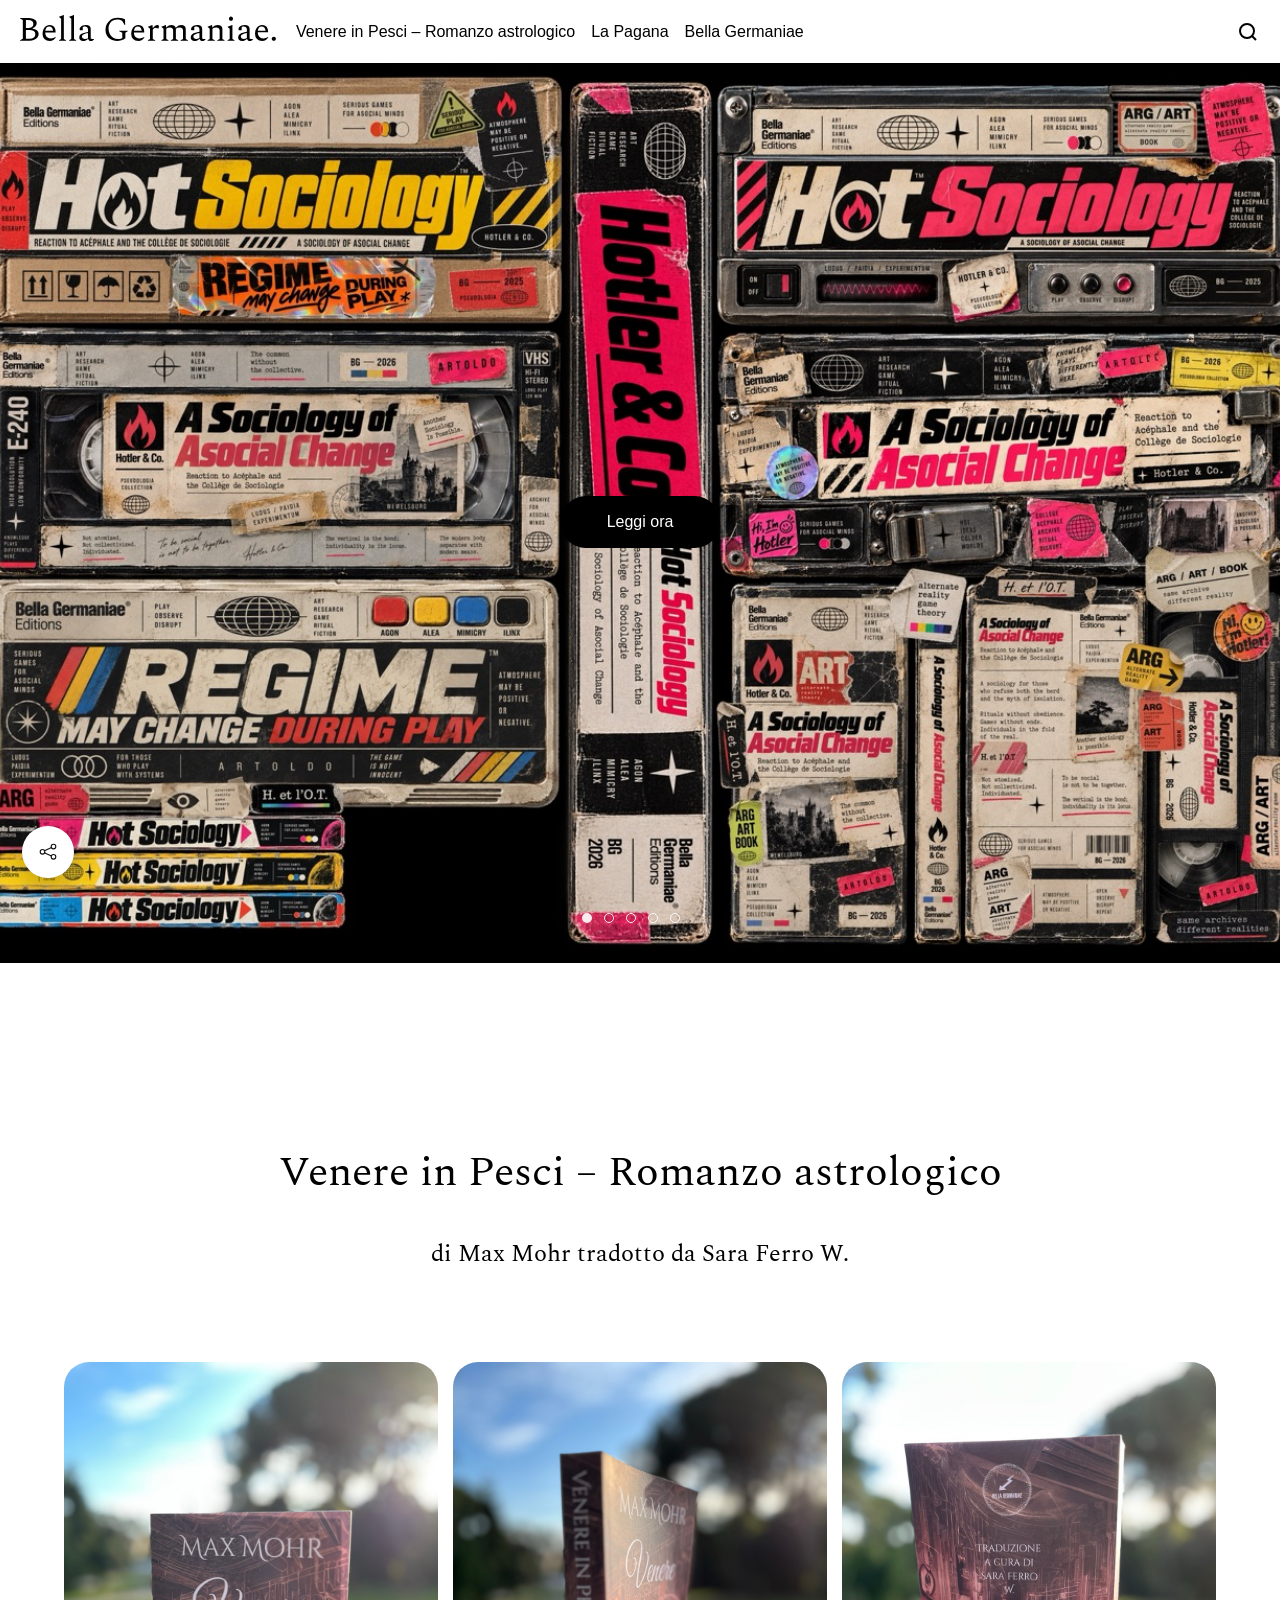
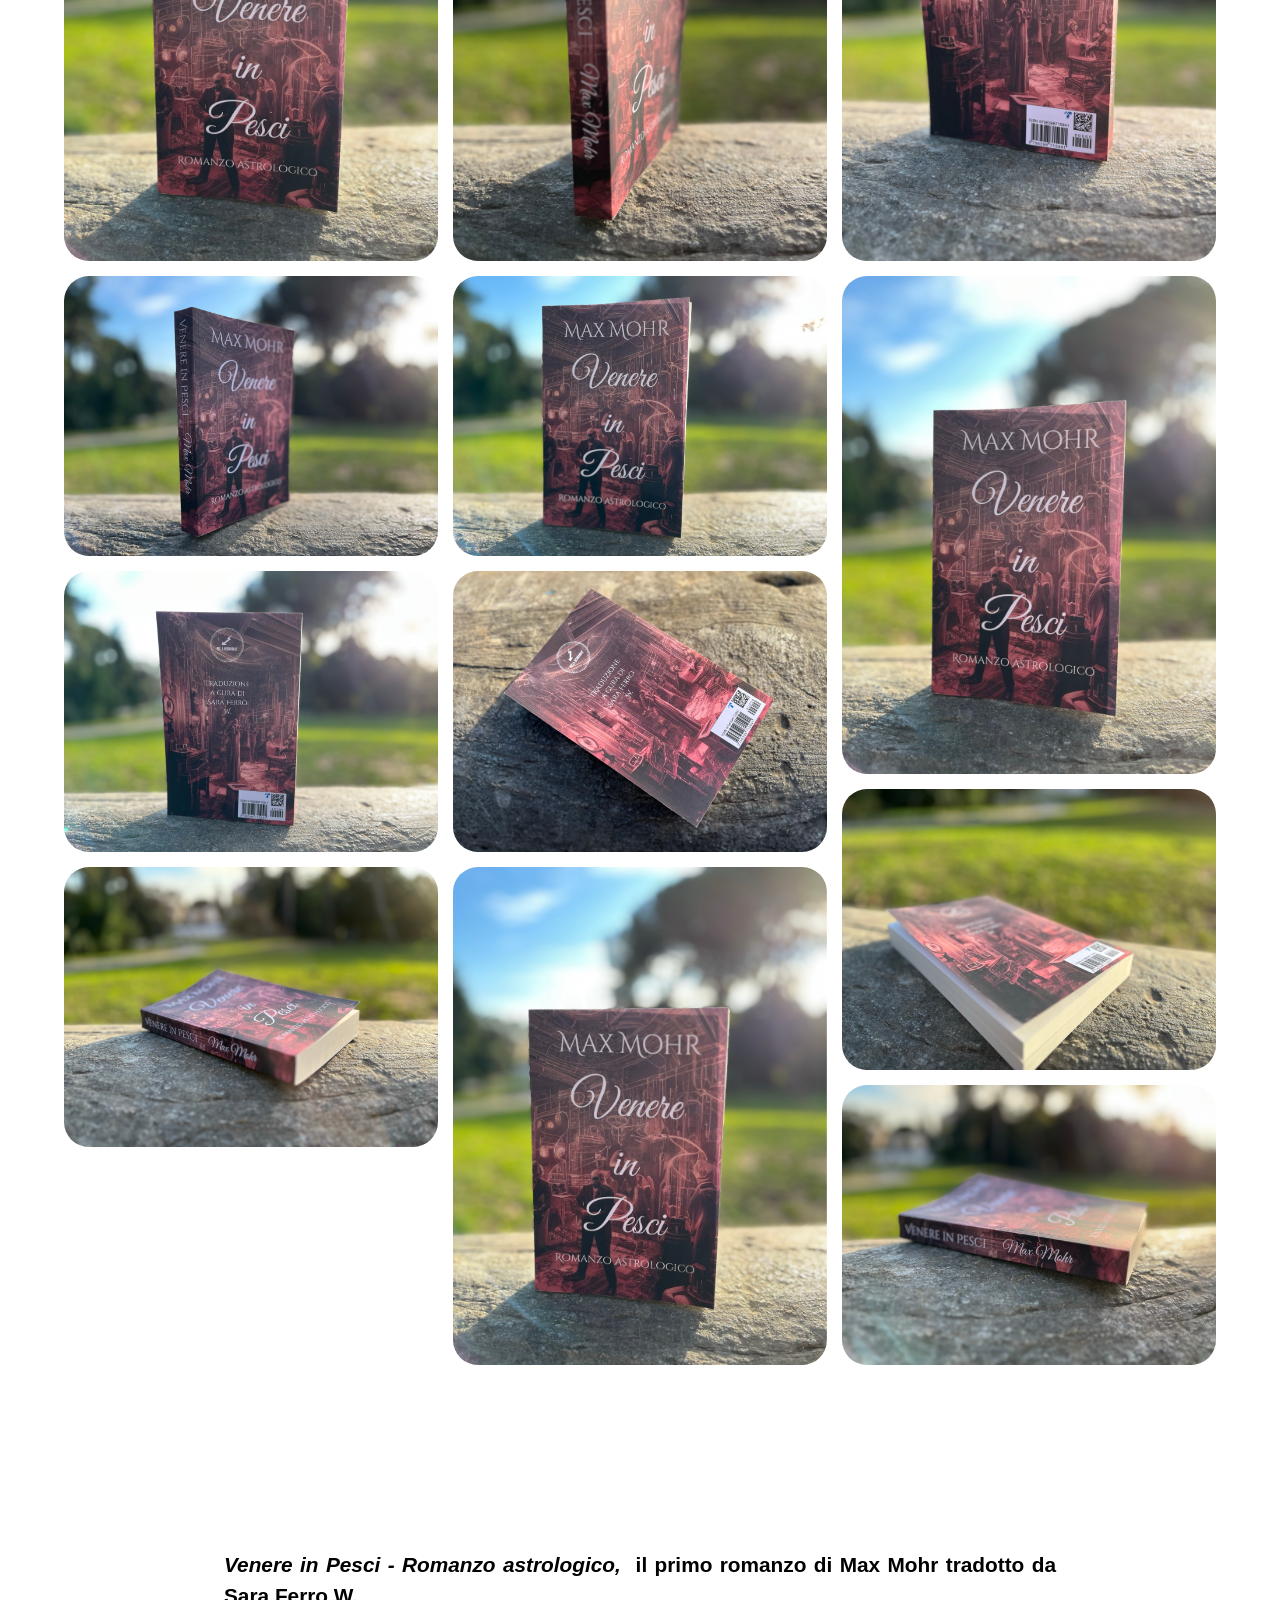
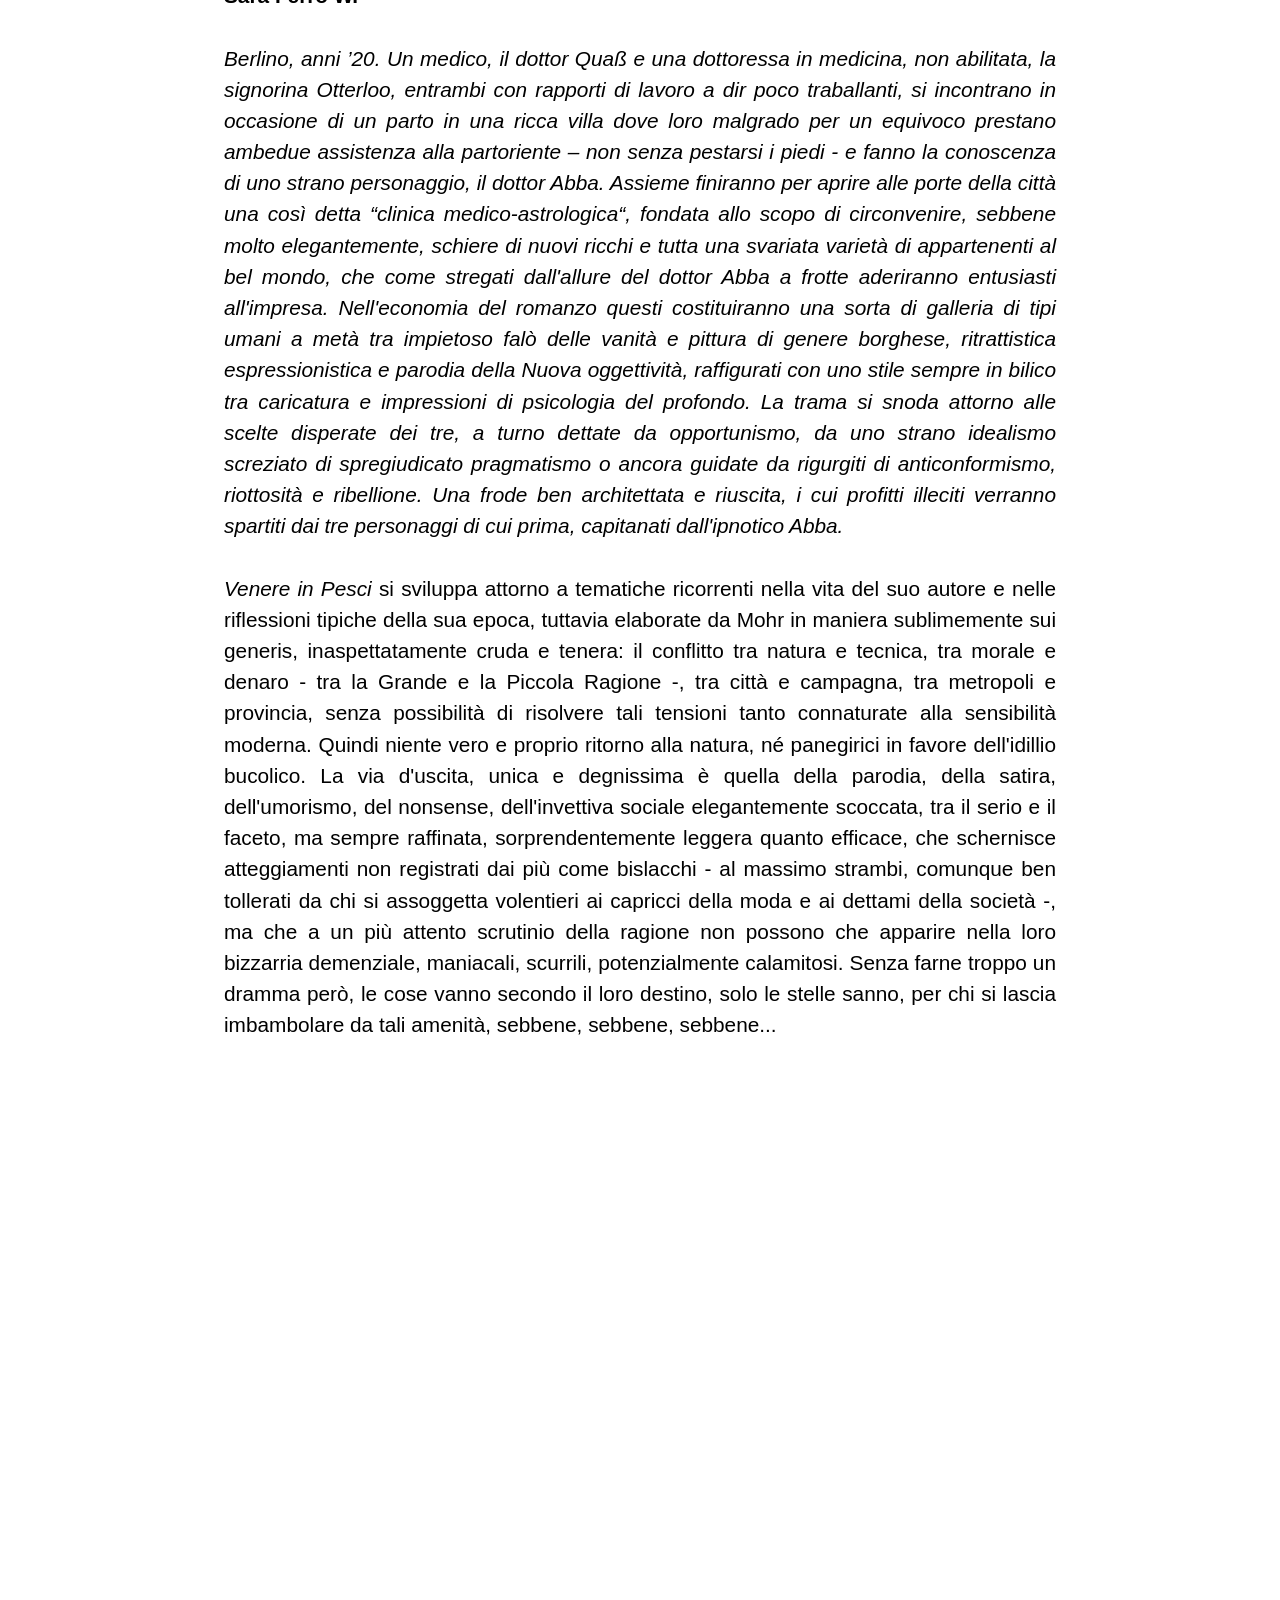
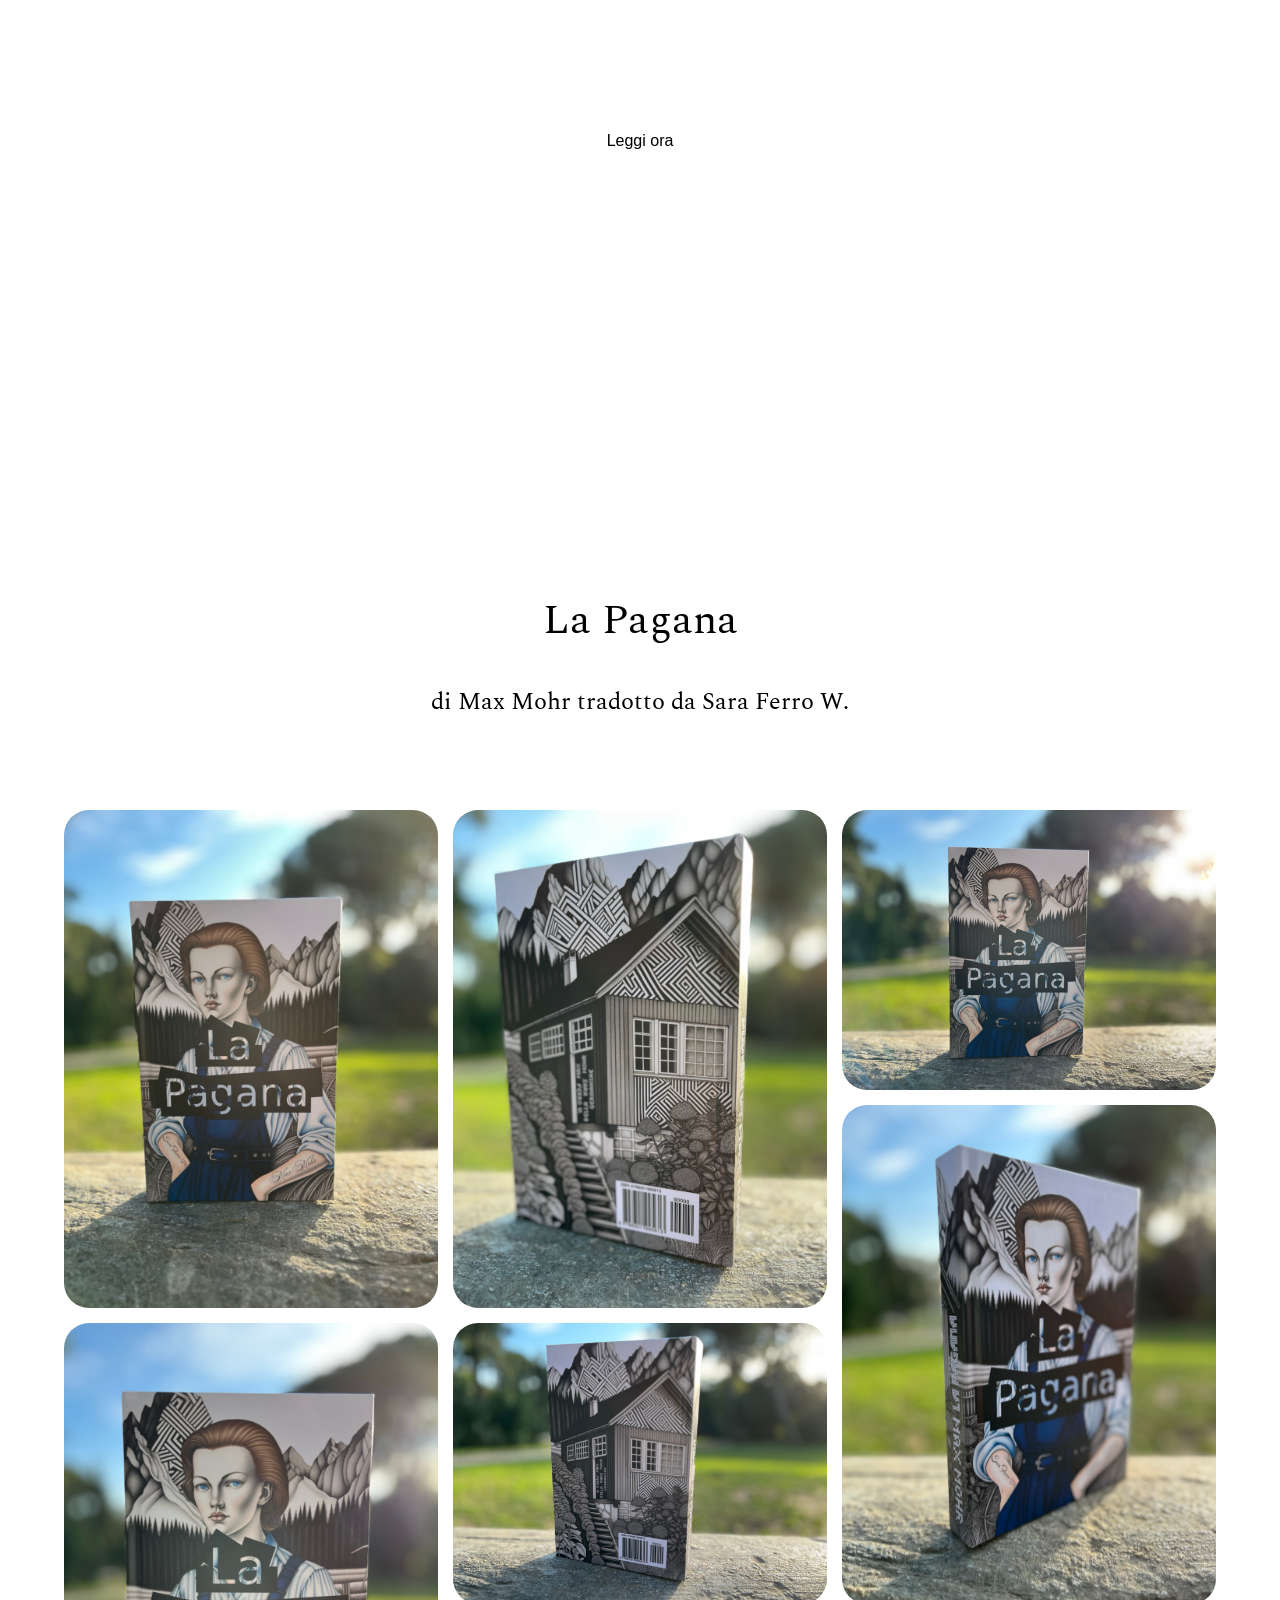
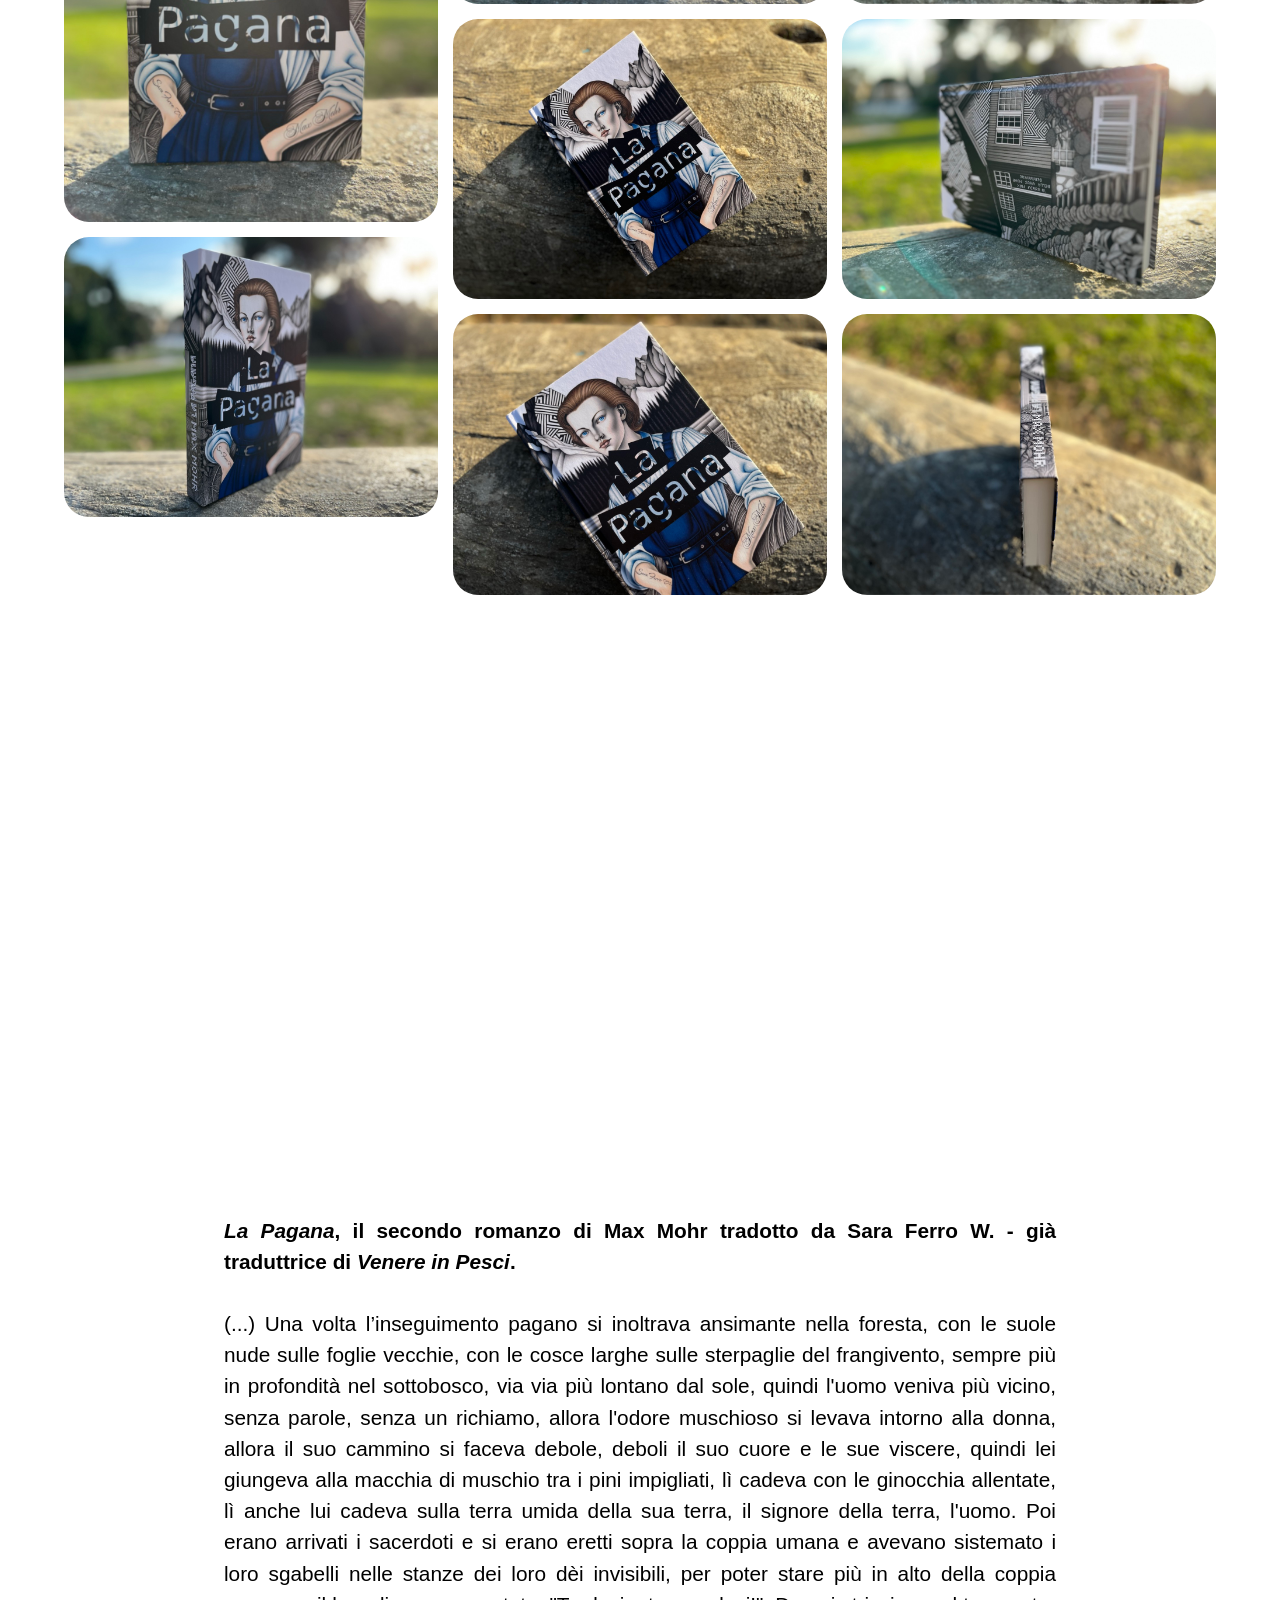
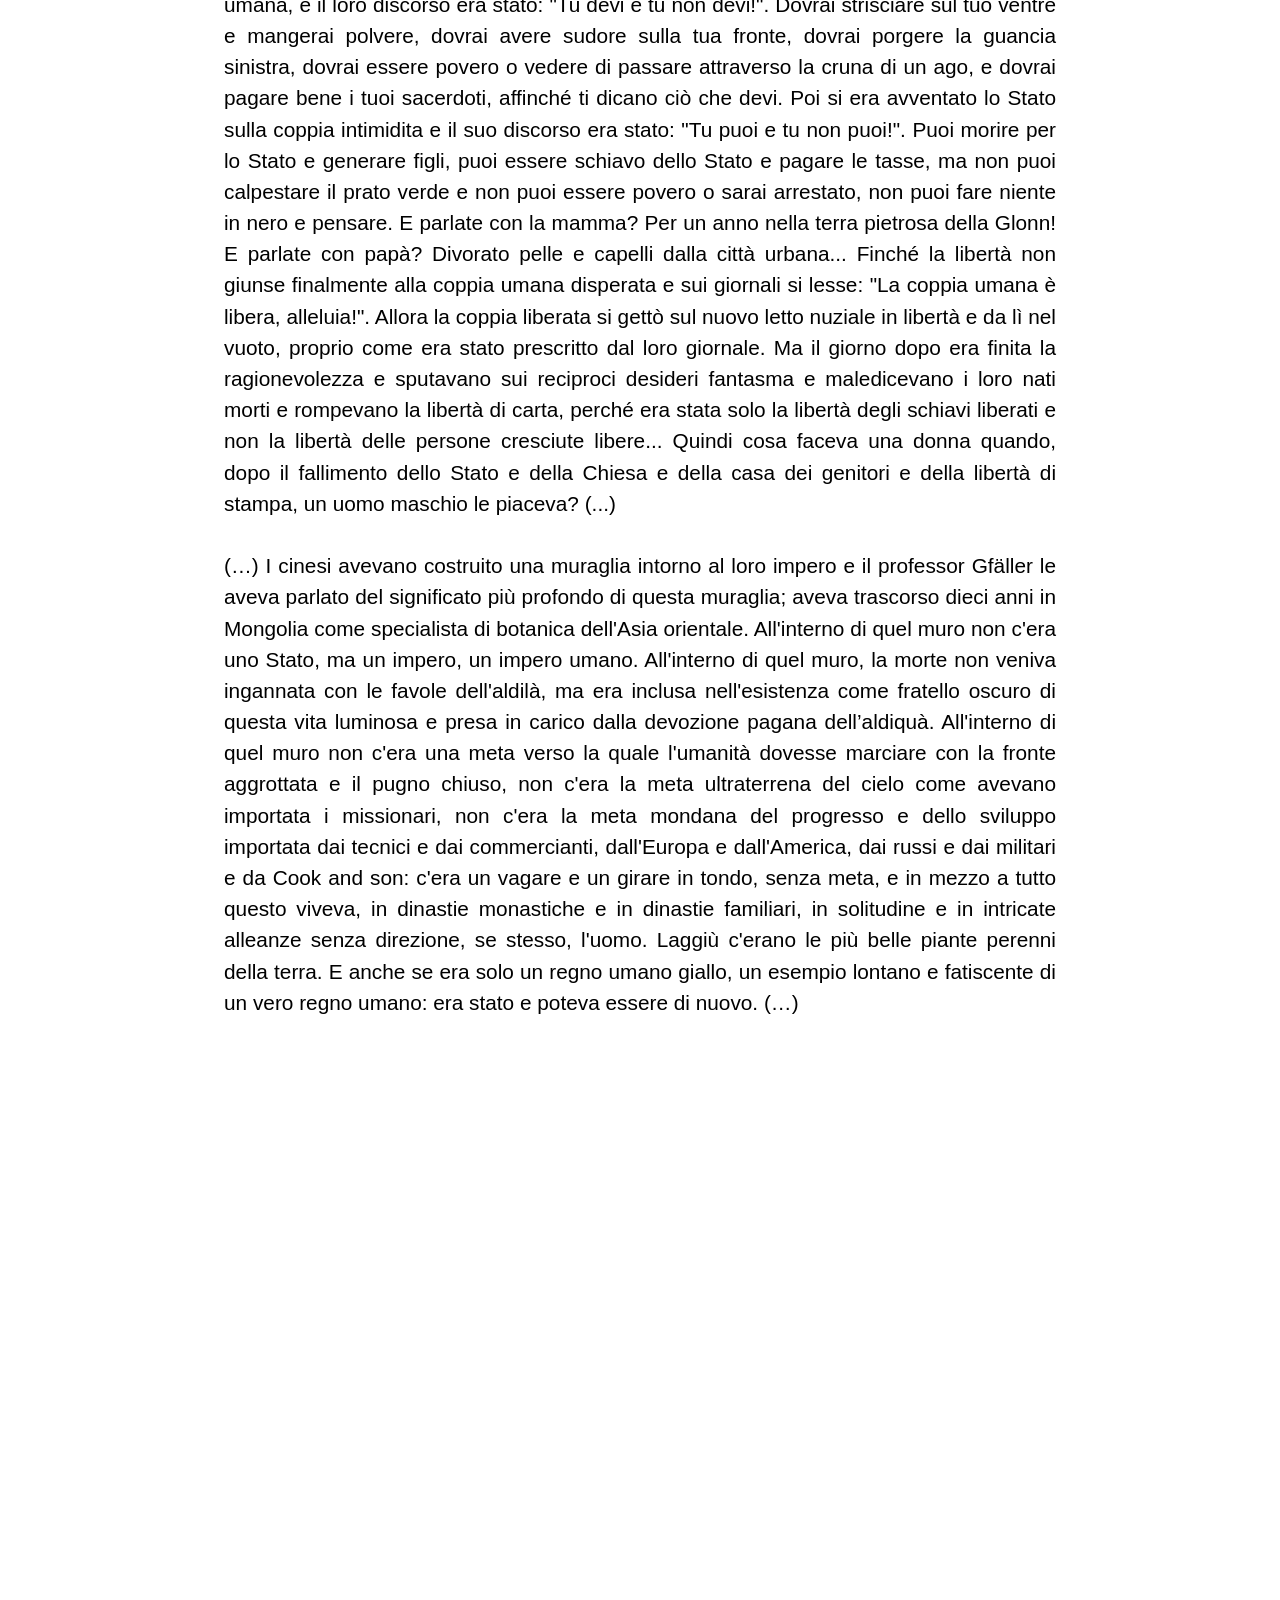
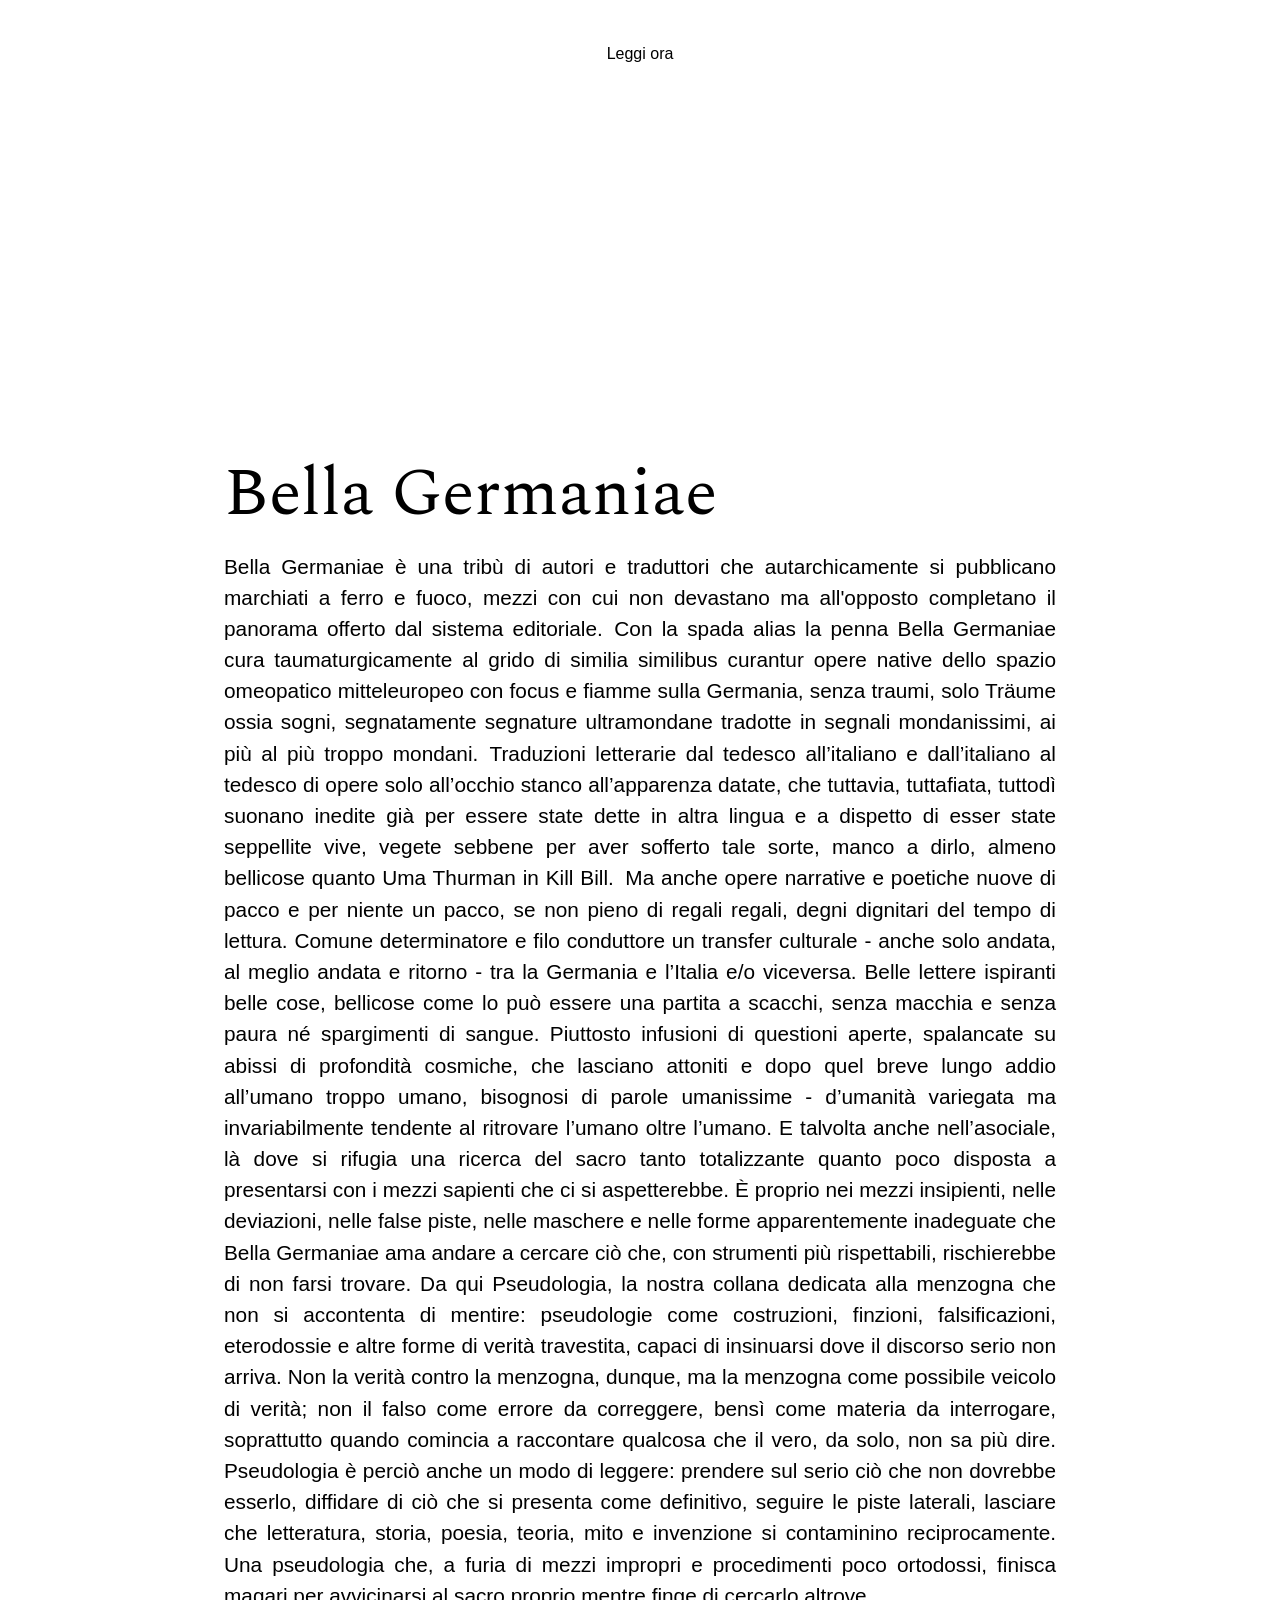
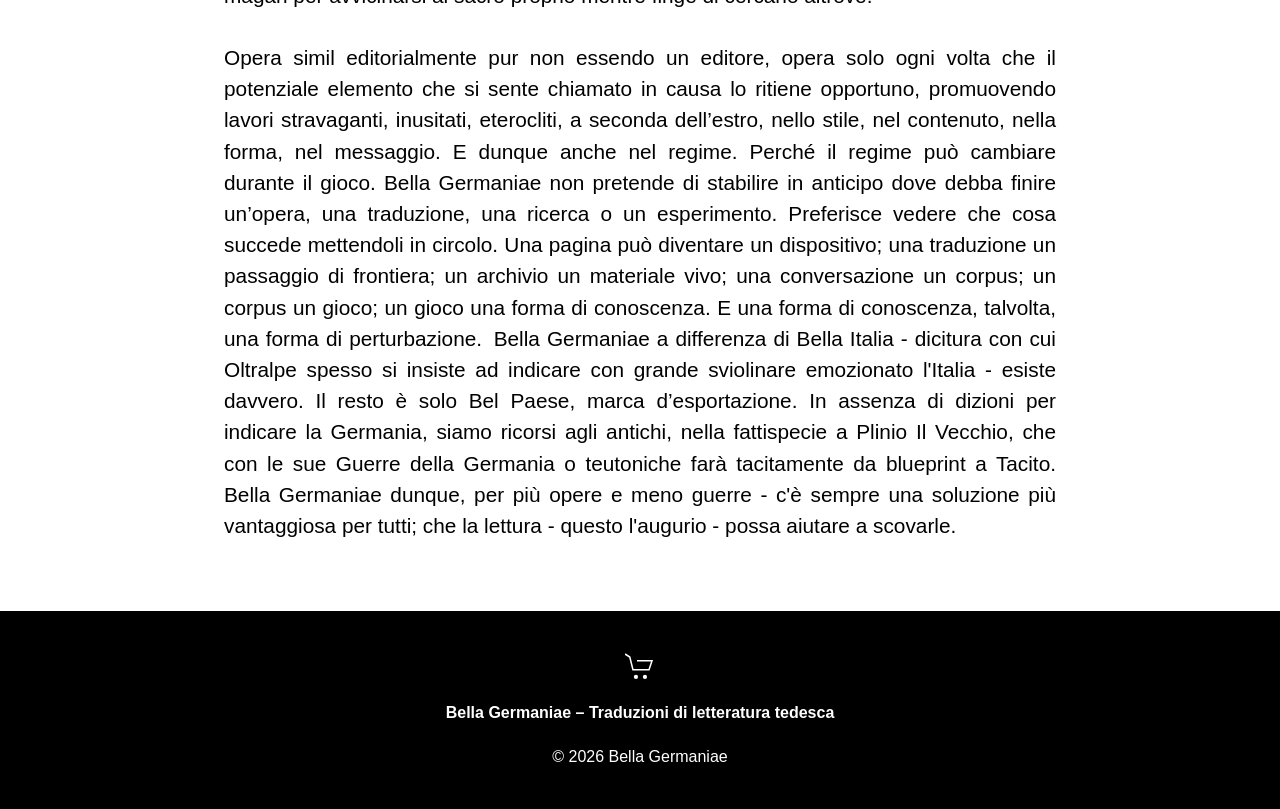
==== index.html @ e8a2595f "Update" ====
<!DOCTYPE html>
<html lang="it">
<head>
<meta charset="UTF-8">
<title>Bella Germaniae – Traduzioni di letteratura tedesca</title>
<meta name="viewport" content="width=device-width, initial-scale=1">
<meta name="description" content="Bella Germaniae è una tribù di autori e traduttori che autarchicamente si pubblicano marchiati a ferro e fuoco, mezzi con cui non devastano ma all'opposto completano il panorama offerto dal sistema editoriale.">
<meta name="robots" content="index, follow">
<meta name="author" content="Bella Germaniae">
<style>

                .core-editor #page h1, .core-editor #page h2, .core-editor #page h3,
                .core-editor #page h4, .core-editor #page h5, .core-editor #page h6,
                .core-editor #page .live-heading,
                .core-editor #page .live-subtitle,
                .core-editor #editor-footer h1, .core-editor #editor-footer h2, .core-editor #editor-footer h3,
                .core-editor #editor-footer h4, .core-editor #editor-footer h5, .core-editor #editor-footer h6,
                .core-editor #editor-footer .live-heading,
                .core-editor #editor-footer .live-subtitle,
                body:not(.core-editor) h1, body:not(.core-editor) h2, body:not(.core-editor) h3,
                body:not(.core-editor) h4, body:not(.core-editor) h5, body:not(.core-editor) h6,
                body:not(.core-editor) .live-heading,
                body:not(.core-editor) .live-subtitle {
                    font-family: 'Spectral', sans-serif !important;
                }
            
/* Sacrisoft CORE CTA — single global button system */
.sc-core-cta{
  --sc-btn-bg:transparent;
  --sc-btn-text:#ffffff;
  --sc-btn-border:#ffffff;

  appearance:none;
  -webkit-appearance:none;
  display:inline-flex;
  align-items:center;
  justify-content:center;
  box-sizing:border-box;

  min-height:52px;
  padding:0 30px;
  margin-top:18px;

  border:1px solid var(--sc-btn-border);
  border-radius:25px;

  background:var(--sc-btn-bg);
  color:var(--sc-btn-text) !important;

  font:inherit;
  font-size:16px;
  font-weight:500;
  line-height:1.2;
  text-align:center;
  text-decoration:none !important;
  text-transform:none;
  letter-spacing:normal;

  cursor:pointer;
  transition:
    background .18s ease,
    color .18s ease,
    border-color .18s ease,
    opacity .18s ease,
    filter .18s ease,
    transform .18s ease;
}

/* Default: white outline */
.sc-core-cta-default{
  --sc-btn-bg:transparent;
  --sc-btn-text:#ffffff;
  --sc-btn-border:#ffffff;
}
.sc-core-cta-default:hover{
  --sc-btn-bg:#ffffff;
  --sc-btn-text:#000000;
}

/* Light: white background / black text */
.sc-core-cta-light{
  --sc-btn-bg:#ffffff;
  --sc-btn-text:#000000;
  --sc-btn-border:#ffffff;
}
.sc-core-cta-light:hover{
  --sc-btn-bg:#f2f2f2;
  --sc-btn-border:#f2f2f2;
}

/* Dark: black background / white text */
.sc-core-cta-dark{
  --sc-btn-bg:#000000;
  --sc-btn-text:#ffffff;
  --sc-btn-border:#000000;
}
.sc-core-cta-dark:hover{
  --sc-btn-bg:#222222;
  --sc-btn-border:#222222;
}

/* Text: intentionally larger and readable */
.sc-core-cta-text{
  min-height:auto;
  padding:4px 0;
  border:0;
  border-radius:0;
  background:transparent;
  color:#ffffff !important;
  font-size:1.35rem;
  line-height:1.35;
  text-decoration:underline !important;
  text-underline-offset:.18em;
}
.sc-core-cta-text:hover{
  opacity:.75;
}

/* Custom: CSS variables are written inline by makeButtonHtml() */
.sc-core-cta-custom{
  --sc-btn-bg:#FFA500;
  --sc-btn-text:#ffffff;
  --sc-btn-border:#FFA500;
}
.sc-core-cta-custom:hover{
  filter:brightness(.92);
}

/* Content button groups */
.sc-content-button-pair,
.faq-answer-buttons{
  display:flex;
  align-items:center;
  justify-content:center;
  flex-wrap:wrap;
  gap:10px;
  margin-top:18px;
}

.faq-answer-buttons{
  justify-content:flex-start;
}

.sc-content-button-pair .sc-core-cta,
.faq-answer-buttons .sc-core-cta{
  margin-top:0;
}

/* Lightbox wrappers should behave like the button itself. */
.sc-content-button-pair > .sc-lightbox-link,
.faq-answer-buttons > .sc-lightbox-link{
  display:inline-flex;
}

/* Mobile: stack only when needed, with space before button 2. */
@media(max-width:640px){
  .sc-content-button-pair,
  .faq-answer-buttons{
    flex-direction:column;
    align-items:stretch;
  }

  .sc-content-button-pair > *,
  .faq-answer-buttons > *{
    width:100%;
  }

  .sc-content-button-pair > *:nth-child(2),
  .faq-answer-buttons > *:nth-child(2){
    margin-top:12px;
  }

  .sc-content-button-pair .sc-core-cta,
  .faq-answer-buttons .sc-core-cta{
    width:100%;
  }
}

/* Default: UIkit-like white outline */
.sc-core-cta.sc-core-cta-default{
  background:transparent !important;
  color:#ffffff !important;
  border:1px solid #ffffff !important;
}
.sc-core-cta.sc-core-cta-default:hover{
  background:#ffffff !important;
  color:#000000 !important;
}

/* Light: white background / black text */
.sc-core-cta.sc-core-cta-light{
  background:#ffffff !important;
  color:#000000 !important;
  border:1px solid #ffffff !important;
}
.sc-core-cta.sc-core-cta-light:hover{
  background:#f2f2f2 !important;
  color:#000000 !important;
}

/* Dark: black background / white text */
.sc-core-cta.sc-core-cta-dark{
  background:#000000 !important;
  color:#ffffff !important;
  border:1px solid #000000 !important;
}
.sc-core-cta.sc-core-cta-dark:hover{
  background:#222222 !important;
  color:#ffffff !important;
}

/* Text: larger white text, no box */
.sc-core-cta.sc-core-cta-text{
  background:transparent !important;
  color:#ffffff !important;
  border:0 !important;
  padding-left:0 !important;
  padding-right:0 !important;
  font-size:1.35rem !important;
  line-height:1.35 !important;
  text-decoration:underline;
  text-underline-offset:.18em;
}
.sc-core-cta.sc-core-cta-text:hover{
  color:#ffffff !important;
  opacity:.78;
}

/* Custom: orange / white by default */
.sc-core-cta.sc-core-cta-custom{
  background:#FFA500 !important;
  color:#ffffff !important;
  border:1px solid #FFA500 !important;
}
.sc-core-cta.sc-core-cta-custom:hover{
  filter:brightness(.92);
}

/* Paired CTA responsive behavior */
.sc-content-button-pair,
.faq-answer-buttons{
  display:flex;
  align-items:center;
  justify-content:center;
  flex-wrap:wrap;
  gap:10px;
}
.faq-answer-buttons{
  justify-content:flex-start;
}
.sc-content-button-pair .sc-core-cta,
.faq-answer-buttons .sc-core-cta{
  margin-top:0 !important;
}

@media(max-width:640px){
  .sc-content-button-pair,
  .faq-answer-buttons{
    display:flex;
    flex-direction:column;
    align-items:stretch;
  }
  .sc-content-button-pair > * ,
  .faq-answer-buttons > *{
    width:100%;
  }
  .sc-content-button-pair > *:nth-child(2),
  .faq-answer-buttons > *:nth-child(2){
    margin-top:12px !important;
  }
  .sc-content-button-pair .sc-core-cta,
  .faq-answer-buttons .sc-core-cta{
    width:100%;
    text-align:center;
  }
}


/* ============================================================
   Sacrisoft CORE CTA — final override
   One button system; no outlines.
   ============================================================ */
.sc-core-cta{
  border:0 !important;
  padding-left:46px !important;
  padding-right:46px !important;
}

/* Default: white outline / white text -> solid white / black text */
.sc-core-cta.sc-core-cta-default,
.sc-core-cta-default{
  background:transparent !important;
  color:#ffffff !important;
  border:1px solid #ffffff !important;
}
.sc-core-cta.sc-core-cta-default:hover,
.sc-core-cta-default:hover{
  background:#ffffff !important;
  color:#000000 !important;
  border-color:#ffffff !important;
}

/* Light: white / black -> black / white */
.sc-core-cta.sc-core-cta-light,
.sc-core-cta-light{
  background:#ffffff !important;
  color:#000000 !important;
  border:0 !important;
}
.sc-core-cta.sc-core-cta-light:hover,
.sc-core-cta-light:hover{
  background:#000000 !important;
  color:#ffffff !important;
}

/* Dark: black / white -> white / black */
.sc-core-cta.sc-core-cta-dark,
.sc-core-cta-dark{
  background:#000000 !important;
  color:#ffffff !important;
  border:0 !important;
}
.sc-core-cta.sc-core-cta-dark:hover,
.sc-core-cta-dark:hover{
  background:#ffffff !important;
  color:#000000 !important;
}

/* Custom: chosen BG/Text; hover swaps them */
.sc-core-cta.sc-core-cta-custom,
.sc-core-cta-custom{
  background:var(--sc-btn-bg,#FFA500) !important;
  color:var(--sc-btn-text,#ffffff) !important;
  border:0 !important;
}
.sc-core-cta.sc-core-cta-custom:hover,
.sc-core-cta-custom:hover{
  background:var(--sc-btn-text,#ffffff) !important;
  color:var(--sc-btn-bg,#FFA500) !important;
  border:0 !important;
  filter:none !important;
}

/* Text CTA: large white label with UIkit-like animated underline */
.sc-core-cta.sc-core-cta-text,
.sc-core-cta-text{
  position:relative !important;
  display:inline-flex !important;
  min-height:auto !important;
  padding:5px 1px !important;
  background:transparent !important;
  color:#ffffff !important;
  border:0 !important;
  border-radius:0 !important;
  font-size:1.35rem !important;
  line-height:1.35 !important;
  text-decoration:none !important;
}
.sc-core-cta.sc-core-cta-text::after,
.sc-core-cta-text::after{
  content:"";
  position:absolute;
  left:0;
  right:100%;
  bottom:0;
  height:1px;
  background:currentColor;
  transition:right .25s ease-out;
}
.sc-core-cta.sc-core-cta-text:hover::after,
.sc-core-cta-text:hover::after{
  right:0;
}
.sc-core-cta.sc-core-cta-text:hover,
.sc-core-cta-text:hover{
  color:#ffffff !important;
  opacity:1 !important;
}

@media(max-width:640px){
  .sc-core-cta{
    padding-left:32px !important;
    padding-right:32px !important;
  }
  .sc-content-button-pair > *:nth-child(2),
  .faq-answer-buttons > *:nth-child(2){
    margin-top:12px !important;
  }
}

</style>

<link rel="icon" href="media/favicon.png">
  <link rel="shortcut icon" href="media/favicon.png">
<meta property="og:image" content="media/social.jpg">
<script type="application/ld+json">
{
  "@context": "https://schema.org",
  "@type": "WebSite",
  "name": "Bella Germaniae",
  "url": "https://bellagermaniae.org",
  "publisher": {
    "@type": "Organization",
    "name": "Bella Germaniae"
  },
  "inLanguage": "it",
  "description": "Bella Germaniae è una tribù di autori e traduttori che autarchicamente si pubblicano marchiati a ferro e fuoco, mezzi con cui non devastano ma all'opposto completano il panorama offerto dal sistema editoriale."
}
</script>

<script type="application/ld+json">
{
  "@context": "https://schema.org",
  "@type": "Book",
  "name": "Venere in Pesci: Romanzo astrologico",
  "author": "Max Mohr",
  "isbn": "979-8398715941",
  "genre": "Literary",
  "datePublished": "0023-07-07",
  "description": "Venere in Pesci, tradotta da Sara Ferro W., si sviluppa attorno a tematiche ricorrenti nella vita del suo autore e nelle riflessioni tipiche della sua epoca, tuttavia elaborate da Mohr in maniera sublimemente sui generis, inaspettatamente cruda e tenera: il conflitto tra natura e tecnica, tra morale e denaro - tra la Grande e la Piccola Ragione -, tra città e campagna, tra metropoli e provincia, senza possibilità di risolvere tali tensioni tanto connaturate alla sensibilità moderna. Quindi niente vero e proprio ritorno alla natura, né panegirici in favore dell'idillio bucolico. La via d'uscita, unica e degnissima è quella della parodia, della satira, dell'umorismo, del nonsense, dell'invettiva sociale elegantemente scoccata, tra il serio e il faceto, ma sempre raffinata, sorprendentemente leggera quanto efficace, che schernisce atteggiamenti non registrati dai più come bislacchi - al massimo strambi, comunque ben tollerati da chi si assoggetta volentieri ai capricci della moda e ai dettami della società -, ma che a un più attento scrutinio della ragione non possono che apparire nella loro bizzarria demenziale, maniacali, scurrili, potenzialmente calamitosi. Senza farne troppo un dramma però, le cose vanno secondo il loro destino, solo le stelle sanno, per chi si lascia imbambolare da tali amenità, sebbene, sebbene, sebbene..."
}
</script>
<script type="application/ld+json">
{
  "@context": "https://schema.org",
  "@type": "Book",
  "name": "La Pagana",
  "author": "Max Mohr",
  "isbn": "979-8301995613",
  "genre": "Literary",
  "datePublished": "2024-12-01",
  "description": "\"La Pagana\", il secondo romanzo di Max Mohr tradotto da Sara Ferro W. - già traduttrice di \"Venere in Pesci\".\n\n(...) Una volta l’inseguimento pagano si inoltrava ansimante nella foresta, con le suole nude sulle foglie vecchie, con le cosce larghe sulle sterpaglie del frangivento, sempre più in profondità nel sottobosco, via via più lontano dal sole, quindi l'uomo veniva più vicino, senza parole, senza un richiamo, allora l'odore muschioso si levava intorno alla donna, allora il suo cammino si faceva debole, deboli il suo cuore e le sue viscere, quindi lei giungeva alla macchia di muschio tra i pini impigliati, lì cadeva con le ginocchia allentate, lì anche lui cadeva sulla terra umida della sua terra, il signore della terra, l'uomo. Poi erano arrivati i sacerdoti e si erano eretti sopra la coppia umana e avevano sistemato i loro sgabelli nelle stanze dei loro dèi invisibili, per poter stare più in alto della coppia umana, e il loro discorso era stato: \"Tu devi e tu non devi!\". Dovrai strisciare sul tuo ventre e mangerai polvere, dovrai avere sudore sulla tua fronte, dovrai porgere la guancia sinistra, dovrai essere povero o vedere di passare attraverso la cruna di un ago, e dovrai pagare bene i tuoi sacerdoti, affinché ti dicano ciò che devi. Poi si era avventato lo Stato sulla coppia intimidita e il suo discorso era stato: \"Tu puoi e tu non puoi!\". Puoi morire per lo Stato e generare figli, puoi essere schiavo dello Stato e pagare le tasse, ma non puoi calpestare il prato verde e non puoi essere povero o sarai arrestato, non puoi fare niente in nero e pensare. E parlate con la mamma? Per un anno nella terra pietrosa della Glonn! E parlate con papà? Divorato pelle e capelli dalla città urbana... Finché la libertà non giunse finalmente alla coppia umana disperata e sui giornali si lesse: \"La coppia umana è libera, alleluia!\". Allora la coppia liberata si gettò sul nuovo letto nuziale in libertà e da lì nel vuoto, proprio come era stato prescritto dal loro giornale. Ma il giorno dopo era finita la ragionevolezza e sputavano sui reciproci desideri fantasma e maledicevano i loro nati morti e rompevano la libertà di carta, perché era stata solo la libertà degli schiavi liberati e non la libertà delle persone cresciute libere... Quindi cosa faceva una donna quando, dopo il fallimento dello Stato e della Chiesa e della casa dei genitori e della libertà di stampa, un uomo maschio le piaceva? (...)"
}
</script>
<link rel="stylesheet" href="assets/css/uikit.min.css" />
<link rel="stylesheet" href="assets/css/custom.css" />



<link id="custom-font-link" rel="stylesheet" href="https://fonts.googleapis.com/css2?family=Spectral&amp;display=swap">


<script>try{if(window.self!==window.top)document.documentElement.classList.add('sc-internal-page-lightbox');}catch(e){}</script><style>html.sc-internal-page-lightbox .sc-dynamic-navbar,html.sc-internal-page-lightbox #dynamic-navbar-container,html.sc-internal-page-lightbox #mobile-menu-toggle,html.sc-internal-page-lightbox #mobile-menu{display:none!important;}
html.sc-internal-page-lightbox .dn-bar,html.sc-internal-page-lightbox #dropnavbar-container,html.sc-internal-page-lightbox #drop-navbar,html.sc-internal-page-lightbox .drop-navbar,html.sc-internal-page-lightbox .dn-popover{display:none!important;}</style>

</head>
<body class="uk-background-muted sc-user-site" id="top">
<h1 id="site-title-h1" class="visually-hidden">Bella Germaniae – Traduzioni  di letteratura tedesca</h1>

<!-- Mobile Menu (Preview/Export) -->
<div id="mobile-menu-toggle" aria-label="Toggle mobile menu">
  <div class="bar bar1"></div>
  <div class="bar bar2"></div>
</div>
<div id="mobile-menu" aria-hidden="true"></div>
<script>
(function(){
  var toggle = document.getElementById('mobile-menu-toggle');
  var menu = document.getElementById('mobile-menu');
  if (!toggle || !menu) return;

  function build(){
    var nav = document.querySelector('nav.uk-navbar-container ul.navbar-scroll');
    if (!nav) return;

    // Sync colors from navbar (matches app2 behavior)
    try {
      var navbarBg = getComputedStyle(nav.parentElement).backgroundColor;
      var navbarText = getComputedStyle(nav).color;
      document.documentElement.style.setProperty('--navbar-bg-color', navbarBg);
      document.documentElement.style.setProperty('--navbar-text-color', navbarText);
      document.documentElement.style.setProperty('--navbar-link-color', navbarText);
    } catch(e) {}
    // Build a simple vertical menu from the navbar links
    var ul = document.createElement('ul');
    ul.className = 'uk-nav uk-nav-default';
    nav.querySelectorAll('li a').forEach(function(a){
      var li = document.createElement('li');
      var link = a.cloneNode(true);
      li.appendChild(link);
      ul.appendChild(li);
    });
    menu.innerHTML = '';
    menu.appendChild(ul);
  }

  function setOpen(state){
    if (state){
      build();
      menu.classList.add('show');
      menu.setAttribute('aria-hidden','false');
      toggle.classList.add('open');
      toggle.setAttribute('aria-expanded','true');
    } else {
      menu.classList.remove('show');
      menu.setAttribute('aria-hidden','true');
      toggle.classList.remove('open');
      toggle.setAttribute('aria-expanded','false');
    }
  }
  function isOpen(){ return menu.classList.contains('show'); }

  toggle.addEventListener('click', function(){
    setOpen(!isOpen());
  });

  // Close on outside click
  document.addEventListener('click', function(e){
    if (!isOpen()) return;
    if (toggle === e.target || toggle.contains(e.target)) return;
    if (menu.contains(e.target)) return;
    setOpen(false);
  });

  // Close on link click
  menu.addEventListener('click', function(e){
    var a = e.target && e.target.closest && e.target.closest('a');
    if (a) setOpen(false);
  });

  // Rebuild on load (and after global links refresh)
  window.addEventListener('load', function(){ build(); });

  // Close if resizing up
  window.addEventListener('resize', function(){
    if (window.innerWidth > 1024) setOpen(false);
  });

  // Expose a tiny hook used by global-links loader (safe no-op elsewhere)
  window.__rebuildMobileMenu = build;
})();
</script>

<nav class="uk-navbar-container sc-dynamic-navbar" style="background:rgba(255,255,255,1);position:sticky !important;top:0 !important;z-index:9000 !important;">
<ul class="navbar-scroll" data-sc-preview-nav="1" style="color:#000000;">
<li><a class="navbar-logo-link sc-page-active" href="index.html"><img src="media/logo.svg" alt="Bella Germaniae – Traduzioni  di letteratura tedesca" class="navbar-logo"></a></li><li class="sc-page-heading-link"><a href="#venere-in-pesci-romanzo-astrologico">Venere in Pesci – Romanzo astrologico</a></li><li class="sc-page-heading-link"><a href="#la-pagana">La Pagana</a></li><li class="sc-page-heading-link"><a href="#bella-germaniae">Bella Germaniae</a></li>
</ul>
</nav>


<section id="1" class="uk-section uk-section-primary sc-auto-panel" uk-height-viewport="offset-top: true" style="background:#000000;min-height:100vh;padding:0;margin:0;display:flex;flex-direction:column;box-sizing:border-box;">
<div class="sc-panel-content sc-slider-panel" style="width:100%;margin-top:auto;margin-bottom:auto;">
        <div style="background:#000000; width:100vw; height:100vh; margin:0; padding:0; overflow:hidden;">
          
    <div class="uk-position-relative uk-visible-toggle uk-light" tabindex="-1"
         uk-slider="autoplay: true; autoplay-interval: 4000; finite: false;"
         style="background:#000000; width:100vw; height:100vh; overflow:hidden; margin-left:calc(50% - 50vw);">
      

      <ul class="uk-slider-items uk-child-width-1-1" style="height:100vh; margin:0; padding:0;">
        
  <li data-sc-slider-index="0">
    <div class="uk-cover-container"
         style="width:100vw;height:100vh;overflow:hidden;">

      <img src="media/hot1.jpeg" alt="" uk-cover>

      

      <div class="uk-position-center uk-text-center uk-padding-small" style="color:#ffffff; z-index:2; text-shadow: 0 2px 12px rgba(0,0,0,.55);">
           
           
           <div class="sc-content-button-pair sc-slider-button-pair"><a href="https://www.amazon.it/Hot-Sociology-Reaction-Acéphale-Sociologie/dp/B0HJZJ1CZM/" class="sc-core-cta sc-core-cta-dark" target="_blank" rel="noopener">Leggi ora</a></div>
         </div>
      

    </div>
  </li>

  <li data-sc-slider-index="1">
    <div class="uk-cover-container"
         style="width:100vw;height:100vh;overflow:hidden;">

      <img src="media/calling-rising.jpeg" alt="" uk-cover>

      

      <div class="uk-position-center uk-text-center uk-padding-small" style="color:#ffffff; z-index:2; text-shadow: 0 2px 12px rgba(0,0,0,.55);">
           
           
           <div class="sc-content-button-pair sc-slider-button-pair"><a href="https://www.amazon.it/dp/B0HL438MGG" class="sc-core-cta sc-core-cta-dark" target="_blank" rel="noopener">Leggi ora</a></div>
         </div>
      

    </div>
  </li>

  <li data-sc-slider-index="2">
    <div class="uk-cover-container"
         style="width:100vw;height:100vh;overflow:hidden;">

      <img src="media/Venere-in-Pesci-Romanzo-astrologico-Max-Mohr-Traduzione-Sara-Ferro-W.jpeg" alt="Venere in Pesci – Romanzo astrologico" uk-cover>

      

      <div class="uk-position-center uk-text-center uk-padding-small" style="color:#ffffff; z-index:2; text-shadow: 0 2px 12px rgba(0,0,0,.55);">
           <h2 class="live-heading h-md" style="color:#ffffff; margin:0;">Venere in Pesci – Romanzo astrologico</h2>
           <div class="live-paragraph p-md uk-margin-small-top" style="color:#ffffff;">Max Mohr | Traduzione: Sara Ferro W.</div>
           <div class="sc-content-button-pair sc-slider-button-pair"><a href="https://amzn.eu/d/02NTfqmm" class="sc-core-cta sc-core-cta-dark" target="_blank" rel="noopener">Leggi ora</a></div>
         </div>
      

    </div>
  </li>

  <li data-sc-slider-index="3">
    <div class="uk-cover-container"
         style="width:100vw;height:100vh;overflow:hidden;">

      <img src="media/La-Pagana-Max-Mohr-Traduzione-Sara-Ferro-W.jpeg" alt="La Pagana" uk-cover>

      

      <div class="uk-position-center uk-text-center uk-padding-small" style="color:#ffffff; z-index:2; text-shadow: 0 2px 12px rgba(0,0,0,.55);">
           <h2 class="live-heading h-md" style="color:#ffffff; margin:0;">La Pagana</h2>
           <div class="live-paragraph p-md uk-margin-small-top" style="color:#ffffff;">Max Mohr | Traduzione: Sara Ferro W.</div>
           <div class="sc-content-button-pair sc-slider-button-pair"><a href="https://amzn.eu/d/0f6ZhzVT" class="sc-core-cta sc-core-cta-dark" target="_blank" rel="noopener">Leggi ora</a></div>
         </div>
      

    </div>
  </li>

  <li data-sc-slider-index="4">
    <div class="uk-cover-container"
         style="width:100vw;height:100vh;overflow:hidden;">

      <img src="media/Donna-senza-remore-Max-Mohr-Traduzione-Sara-Ferro-W.jpeg" alt="Donna senza remore" uk-cover>

      

      <div class="uk-position-center uk-text-center uk-padding-small" style="color:#ffffff; z-index:2; text-shadow: 0 2px 12px rgba(0,0,0,.55);">
           <h2 class="live-heading h-md" style="color:#ffffff; margin:0;">Donna senza remore</h2>
           <div class="live-paragraph p-md uk-margin-small-top" style="color:#ffffff;">Max Mohr | Traduzione: Sara Ferro W.</div>
           <div class="sc-content-button-pair sc-slider-button-pair"><a href="https://www.amazon.it/Donna-senza-remore-Max-Mohr/dp/B0GPQ3YZ6R/" class="sc-core-cta sc-core-cta-dark" target="_blank" rel="noopener">Leggi ora</a></div>
         </div>
      

    </div>
  </li>

      </ul>

      
        <a class="uk-position-center-left uk-position-small uk-hidden-hover" href="#" uk-slidenav-previous uk-slider-item="previous" aria-label="Previous"></a>
        <a class="uk-position-center-right uk-position-small uk-hidden-hover" href="#" uk-slidenav-next uk-slider-item="next" aria-label="Next"></a>
      

      <ul class="uk-slider-nav uk-dotnav uk-margin-medium-bottom uk-flex-center uk-position-bottom-center uk-position-small" style="margin:0;"></ul>
    </div>
  
        </div>
      </div>
</section>
<section id="venere-in-pesci-romanzo-astrologico" class="uk-section uk-section-primary sc-auto-panel" uk-height-viewport="offset-top: true" style="background:#ffffff;min-height:100vh;padding:0;margin:0;display:flex;flex-direction:column;box-sizing:border-box;">
<div class="sc-panel-content sc-gallery-panel" style="width:100%;margin-top:auto;margin-bottom:auto;"><div class="uk-container uk-padding" style="background:#ffffff; color:#000000">
    <h1 class="uk-heading uk-text-center" style="color:#000000" uk-scrollspy="cls: uk-animation-slide-top; delay: 0; offset: 100; repeat: true"><span>Venere in Pesci – Romanzo astrologico</span></h1>
    <h3 class="uk-heading uk-text-center uk-padding-large uk-padding-remove-top" style="color:#000000" uk-scrollspy="cls: uk-animation-slide-bottom; delay: 0; offset: 120; repeat: true">di Max Mohr tradotto da Sara Ferro W.</h3>
    <div class="uk-grid-small uk-child-width-1-2@s uk-child-width-1-3@m"
         uk-grid="masonry: true" uk-lightbox="animation: slide; toggle: a"
         uk-scrollspy="target: > div; cls: uk-animation-fade; delay: 150; repeat: false">
      <div data-sc-gallery-index="0">
      <a class="uk-inline" data-type="image" href="media/Venere-in-Pesci-Romanzo-astrologico-di-Max-Mohr-tradotto-da-Sara-Ferro-W-Venere-in-Pesci-Romanzo-astrologico-di-Max-Mohr-tradotto-da-Sara-Ferro-W.jpg" data-caption="Venere in Pesci – Romanzo astrologico — di Max Mohr tradotto da Sara Ferro W." aria-label="Venere in Pesci – Romanzo astrologico — di Max Mohr tradotto da Sara Ferro W.">
        <img class="uk-border-rounded" style="width:100%;height:auto;display:block" src="media/Venere-in-Pesci-Romanzo-astrologico-di-Max-Mohr-tradotto-da-Sara-Ferro-W-Venere-in-Pesci-Romanzo-astrologico-di-Max-Mohr-tradotto-da-Sara-Ferro-W.jpg" alt="Venere in Pesci – Romanzo astrologico — di Max Mohr tradotto da Sara Ferro W.">
      </a>
    </div>
<div data-sc-gallery-index="1">
      <a class="uk-inline" data-type="image" href="media/Venere-in-Pesci-Romanzo-astrologico-di-Max-Mohr-tradotto-da-Sara-Ferro-W-Venere-in-Pesci-Romanzo-astrologico-di-Max-Mohr-tradotto-da-Sara-Ferro-W-2.jpg" data-caption="Venere in Pesci – Romanzo astrologico — di Max Mohr tradotto da Sara Ferro W." aria-label="Venere in Pesci – Romanzo astrologico — di Max Mohr tradotto da Sara Ferro W.">
        <img class="uk-border-rounded" style="width:100%;height:auto;display:block" src="media/Venere-in-Pesci-Romanzo-astrologico-di-Max-Mohr-tradotto-da-Sara-Ferro-W-Venere-in-Pesci-Romanzo-astrologico-di-Max-Mohr-tradotto-da-Sara-Ferro-W-2.jpg" alt="Venere in Pesci – Romanzo astrologico — di Max Mohr tradotto da Sara Ferro W.">
      </a>
    </div>
<div data-sc-gallery-index="2">
      <a class="uk-inline" data-type="image" href="media/Venere-in-Pesci-Romanzo-astrologico-di-Max-Mohr-tradotto-da-Sara-Ferro-W-Venere-in-Pesci-Romanzo-astrologico-di-Max-Mohr-tradotto-da-Sara-Ferro-W-3.jpg" data-caption="Venere in Pesci – Romanzo astrologico — di Max Mohr tradotto da Sara Ferro W." aria-label="Venere in Pesci – Romanzo astrologico — di Max Mohr tradotto da Sara Ferro W.">
        <img class="uk-border-rounded" style="width:100%;height:auto;display:block" src="media/Venere-in-Pesci-Romanzo-astrologico-di-Max-Mohr-tradotto-da-Sara-Ferro-W-Venere-in-Pesci-Romanzo-astrologico-di-Max-Mohr-tradotto-da-Sara-Ferro-W-3.jpg" alt="Venere in Pesci – Romanzo astrologico — di Max Mohr tradotto da Sara Ferro W.">
      </a>
    </div>
<div data-sc-gallery-index="3">
      <a class="uk-inline" data-type="image" href="media/Venere-in-Pesci-Romanzo-astrologico-di-Max-Mohr-tradotto-da-Sara-Ferro-W-Venere-in-Pesci-Romanzo-astrologico-di-Max-Mohr-tradotto-da-Sara-Ferro-W-4.jpg" data-caption="Venere in Pesci – Romanzo astrologico — di Max Mohr tradotto da Sara Ferro W." aria-label="Venere in Pesci – Romanzo astrologico — di Max Mohr tradotto da Sara Ferro W.">
        <img class="uk-border-rounded" style="width:100%;height:auto;display:block" src="media/Venere-in-Pesci-Romanzo-astrologico-di-Max-Mohr-tradotto-da-Sara-Ferro-W-Venere-in-Pesci-Romanzo-astrologico-di-Max-Mohr-tradotto-da-Sara-Ferro-W-4.jpg" alt="Venere in Pesci – Romanzo astrologico — di Max Mohr tradotto da Sara Ferro W.">
      </a>
    </div>
<div data-sc-gallery-index="4">
      <a class="uk-inline" data-type="image" href="media/Venere-in-Pesci-Romanzo-astrologico-di-Max-Mohr-tradotto-da-Sara-Ferro-W-Venere-in-Pesci-Romanzo-astrologico-di-Max-Mohr-tradotto-da-Sara-Ferro-W-5.jpg" data-caption="Venere in Pesci – Romanzo astrologico — di Max Mohr tradotto da Sara Ferro W." aria-label="Venere in Pesci – Romanzo astrologico — di Max Mohr tradotto da Sara Ferro W.">
        <img class="uk-border-rounded" style="width:100%;height:auto;display:block" src="media/Venere-in-Pesci-Romanzo-astrologico-di-Max-Mohr-tradotto-da-Sara-Ferro-W-Venere-in-Pesci-Romanzo-astrologico-di-Max-Mohr-tradotto-da-Sara-Ferro-W-5.jpg" alt="Venere in Pesci – Romanzo astrologico — di Max Mohr tradotto da Sara Ferro W.">
      </a>
    </div>
<div data-sc-gallery-index="5">
      <a class="uk-inline" data-type="image" href="media/Venere-in-Pesci-Romanzo-astrologico-di-Max-Mohr-tradotto-da-Sara-Ferro-W-Venere-in-Pesci-Romanzo-astrologico-di-Max-Mohr-tradotto-da-Sara-Ferro-W-6.jpg" data-caption="Venere in Pesci – Romanzo astrologico — di Max Mohr tradotto da Sara Ferro W." aria-label="Venere in Pesci – Romanzo astrologico — di Max Mohr tradotto da Sara Ferro W.">
        <img class="uk-border-rounded" style="width:100%;height:auto;display:block" src="media/Venere-in-Pesci-Romanzo-astrologico-di-Max-Mohr-tradotto-da-Sara-Ferro-W-Venere-in-Pesci-Romanzo-astrologico-di-Max-Mohr-tradotto-da-Sara-Ferro-W-6.jpg" alt="Venere in Pesci – Romanzo astrologico — di Max Mohr tradotto da Sara Ferro W.">
      </a>
    </div>
<div data-sc-gallery-index="6">
      <a class="uk-inline" data-type="image" href="media/Venere-in-Pesci-Romanzo-astrologico-di-Max-Mohr-tradotto-da-Sara-Ferro-W-Venere-in-Pesci-Romanzo-astrologico-di-Max-Mohr-tradotto-da-Sara-Ferro-W-7.jpg" data-caption="Venere in Pesci – Romanzo astrologico — di Max Mohr tradotto da Sara Ferro W." aria-label="Venere in Pesci – Romanzo astrologico — di Max Mohr tradotto da Sara Ferro W.">
        <img class="uk-border-rounded" style="width:100%;height:auto;display:block" src="media/Venere-in-Pesci-Romanzo-astrologico-di-Max-Mohr-tradotto-da-Sara-Ferro-W-Venere-in-Pesci-Romanzo-astrologico-di-Max-Mohr-tradotto-da-Sara-Ferro-W-7.jpg" alt="Venere in Pesci – Romanzo astrologico — di Max Mohr tradotto da Sara Ferro W.">
      </a>
    </div>
<div data-sc-gallery-index="7">
      <a class="uk-inline" data-type="image" href="media/Venere-in-Pesci-Romanzo-astrologico-di-Max-Mohr-tradotto-da-Sara-Ferro-W-Venere-in-Pesci-Romanzo-astrologico-di-Max-Mohr-tradotto-da-Sara-Ferro-W-8.jpg" data-caption="Venere in Pesci – Romanzo astrologico — di Max Mohr tradotto da Sara Ferro W." aria-label="Venere in Pesci – Romanzo astrologico — di Max Mohr tradotto da Sara Ferro W.">
        <img class="uk-border-rounded" style="width:100%;height:auto;display:block" src="media/Venere-in-Pesci-Romanzo-astrologico-di-Max-Mohr-tradotto-da-Sara-Ferro-W-Venere-in-Pesci-Romanzo-astrologico-di-Max-Mohr-tradotto-da-Sara-Ferro-W-8.jpg" alt="Venere in Pesci – Romanzo astrologico — di Max Mohr tradotto da Sara Ferro W.">
      </a>
    </div>
<div data-sc-gallery-index="8">
      <a class="uk-inline" data-type="image" href="media/Venere-in-Pesci-Romanzo-astrologico-di-Max-Mohr-tradotto-da-Sara-Ferro-W-Venere-in-Pesci-Romanzo-astrologico-di-Max-Mohr-tradotto-da-Sara-Ferro-W-9.jpg" data-caption="Venere in Pesci – Romanzo astrologico — di Max Mohr tradotto da Sara Ferro W." aria-label="Venere in Pesci – Romanzo astrologico — di Max Mohr tradotto da Sara Ferro W.">
        <img class="uk-border-rounded" style="width:100%;height:auto;display:block" src="media/Venere-in-Pesci-Romanzo-astrologico-di-Max-Mohr-tradotto-da-Sara-Ferro-W-Venere-in-Pesci-Romanzo-astrologico-di-Max-Mohr-tradotto-da-Sara-Ferro-W-9.jpg" alt="Venere in Pesci – Romanzo astrologico — di Max Mohr tradotto da Sara Ferro W.">
      </a>
    </div>
<div data-sc-gallery-index="9">
      <a class="uk-inline" data-type="image" href="media/Venere-in-Pesci-Romanzo-astrologico-di-Max-Mohr-tradotto-da-Sara-Ferro-W-Venere-in-Pesci-Romanzo-astrologico-di-Max-Mohr-tradotto-da-Sara-Ferro-W-10.jpg" data-caption="Venere in Pesci – Romanzo astrologico — di Max Mohr tradotto da Sara Ferro W." aria-label="Venere in Pesci – Romanzo astrologico — di Max Mohr tradotto da Sara Ferro W.">
        <img class="uk-border-rounded" style="width:100%;height:auto;display:block" src="media/Venere-in-Pesci-Romanzo-astrologico-di-Max-Mohr-tradotto-da-Sara-Ferro-W-Venere-in-Pesci-Romanzo-astrologico-di-Max-Mohr-tradotto-da-Sara-Ferro-W-10.jpg" alt="Venere in Pesci – Romanzo astrologico — di Max Mohr tradotto da Sara Ferro W.">
      </a>
    </div>
<div data-sc-gallery-index="10">
      <a class="uk-inline" data-type="image" href="media/Venere-in-Pesci-Romanzo-astrologico-di-Max-Mohr-tradotto-da-Sara-Ferro-W-Venere-in-Pesci-Romanzo-astrologico-di-Max-Mohr-tradotto-da-Sara-Ferro-W-11.jpg" data-caption="Venere in Pesci – Romanzo astrologico — di Max Mohr tradotto da Sara Ferro W." aria-label="Venere in Pesci – Romanzo astrologico — di Max Mohr tradotto da Sara Ferro W.">
        <img class="uk-border-rounded" style="width:100%;height:auto;display:block" src="media/Venere-in-Pesci-Romanzo-astrologico-di-Max-Mohr-tradotto-da-Sara-Ferro-W-Venere-in-Pesci-Romanzo-astrologico-di-Max-Mohr-tradotto-da-Sara-Ferro-W-11.jpg" alt="Venere in Pesci – Romanzo astrologico — di Max Mohr tradotto da Sara Ferro W.">
      </a>
    </div>
<div data-sc-gallery-index="11">
      <a class="uk-inline" data-type="image" href="media/Venere-in-Pesci-Romanzo-astrologico-di-Max-Mohr-tradotto-da-Sara-Ferro-W-Venere-in-Pesci-Romanzo-astrologico-di-Max-Mohr-tradotto-da-Sara-Ferro-W-12.jpg" data-caption="Venere in Pesci – Romanzo astrologico — di Max Mohr tradotto da Sara Ferro W." aria-label="Venere in Pesci – Romanzo astrologico — di Max Mohr tradotto da Sara Ferro W.">
        <img class="uk-border-rounded" style="width:100%;height:auto;display:block" src="media/Venere-in-Pesci-Romanzo-astrologico-di-Max-Mohr-tradotto-da-Sara-Ferro-W-Venere-in-Pesci-Romanzo-astrologico-di-Max-Mohr-tradotto-da-Sara-Ferro-W-12.jpg" alt="Venere in Pesci – Romanzo astrologico — di Max Mohr tradotto da Sara Ferro W.">
      </a>
    </div>
    </div>
  </div></div>
</section>
<section id="3" class="uk-section uk-section-primary sc-auto-panel" uk-height-viewport="offset-top: true" style="background:#ffffff;min-height:100vh;padding:0;margin:0;display:flex;flex-direction:column;box-sizing:border-box;">
<div class="sc-panel-content" style="width:100%;margin-top:auto;margin-bottom:auto;"><div class="uk-section uk-section-muted uk-flex uk-flex-center uk-flex-middle" style="background:#ffffff;min-height:60vh;">
      <div class="uk-container uk-text-justify" style="color:#000000;" uk-scrollspy="cls: uk-animation-slide-left; repeat: true">
        
        
        <div class="live-paragraph p-lg" style="color:#000000;"><b style="font-style: italic;">Venere in Pesci - Romanzo astrologico, </b><b>&nbsp;il primo romanzo di Max Mohr tradotto da Sara Ferro W.<br></b><br><i>Berlino, anni ’20. Un medico, il dottor Quaß e una dottoressa in medicina, non abilitata, la signorina Otterloo, entrambi con rapporti di lavoro a dir poco traballanti, si incontrano in occasione di un parto in una ricca villa dove loro malgrado per un equivoco prestano ambedue assistenza alla partoriente – non senza pestarsi i piedi - e fanno la conoscenza di uno strano personaggio, il dottor Abba. Assieme finiranno per aprire alle porte della città una così detta “clinica medico-astrologica“, fondata allo scopo di circonvenire, sebbene molto elegantemente, schiere di nuovi ricchi e tutta una svariata varietà di appartenenti al bel mondo, che come stregati dall'allure del dottor Abba a frotte aderiranno entusiasti all'impresa. Nell'economia del romanzo questi costituiranno una sorta di galleria di tipi umani a metà tra impietoso falò delle vanità e pittura di genere borghese, ritrattistica espressionistica e parodia della Nuova oggettività, raffigurati con uno stile sempre in bilico tra caricatura e impressioni di psicologia del profondo. La trama si snoda attorno alle scelte disperate dei tre, a turno dettate da opportunismo, da uno strano idealismo screziato di spregiudicato pragmatismo o ancora guidate da rigurgiti di anticonformismo, riottosità e ribellione. Una frode ben architettata e riuscita, i cui profitti illeciti verranno spartiti dai tre personaggi di cui prima, capitanati dall'ipnotico Abba.
</i><br><br><i>Venere in Pesci</i> si sviluppa attorno a tematiche ricorrenti nella vita del suo autore e nelle riflessioni tipiche della sua epoca, tuttavia elaborate da Mohr in maniera sublimemente sui generis, inaspettatamente cruda e tenera: il conflitto tra natura e tecnica, tra morale e denaro - tra la Grande e la Piccola Ragione -, tra città e campagna, tra metropoli e provincia, senza possibilità di risolvere tali tensioni tanto connaturate alla sensibilità moderna. Quindi niente vero e proprio ritorno alla natura, né panegirici in favore dell'idillio bucolico. La via d'uscita, unica e degnissima è quella della parodia, della satira, dell'umorismo, del nonsense, dell'invettiva sociale elegantemente scoccata, tra il serio e il faceto, ma sempre raffinata, sorprendentemente leggera quanto efficace, che schernisce atteggiamenti non registrati dai più come bislacchi - al massimo strambi, comunque ben tollerati da chi si assoggetta volentieri ai capricci della moda e ai dettami della società -, ma che a un più attento scrutinio della ragione non possono che apparire nella loro bizzarria demenziale, maniacali, scurrili, potenzialmente calamitosi. Senza farne troppo un dramma però, le cose vanno secondo il loro destino, solo le stelle sanno, per chi si lascia imbambolare da tali amenità, sebbene, sebbene, sebbene...</div>
        
      </div>
    </div></div>
</section>
<section id="venere-in-pesci-romanzo-astrologico-2" class="uk-section uk-section-primary sc-auto-panel" uk-height-viewport="offset-top: true" style="background:#ffffff;min-height:100vh;padding:0;margin:0;display:flex;flex-direction:column;box-sizing:border-box;">
<div class="sc-panel-content" style="width:100%;margin-top:auto;margin-bottom:auto;">
<div style="position:relative; width:100vw; height:100vh; overflow:hidden;">
<video src="media/Venere-in-Pesci-Romanzo-astrologico.mp4" autoplay loop muted playsinline
style="width:100vw;height:100vh;object-fit:cover;display:block; pointer-events:none;" uk-scrollspy="cls: uk-animation-slide-bottom; repeat: false"></video>
<div style="position:absolute;top:50%;left:50%;transform:translate(-50%,-50%);width:100%;" class="uk-text-center uk-light">

<div uk-scrollspy="cls: uk-animation-slide-top; repeat: true">
<h2 class="live-heading uk-heading-large" style="color: #ffffff;"></h2>
<div class="live-subtitle uk-heading-xlarge" style="color:#ffffff">Venere in Pesci – Romanzo astrologico</div><div class="live-paragraph large" style="color:#ffffff;margin-top:0.5em;">tradotto da Sara Ferro W.</div>
<div class="sc-content-button-pair"><a href="https://www.amazon.it/gp/product/B0C9SPDWJQ" class="sc-core-cta sc-core-cta-light" target="_blank" rel="noopener">Leggi ora</a></div>
</div>

</div>
</div>
</div>
</section>
<section id="la-pagana" class="uk-section uk-section-primary sc-auto-panel" uk-height-viewport="offset-top: true" style="background:#ffffff;min-height:100vh;padding:0;margin:0;display:flex;flex-direction:column;box-sizing:border-box;">
<div class="sc-panel-content sc-gallery-panel" style="width:100%;margin-top:auto;margin-bottom:auto;"><div class="uk-container uk-padding" style="background:#ffffff; color:#000000">
    <h1 class="uk-heading uk-text-center" style="color:#000000" uk-scrollspy="cls: uk-animation-slide-top; delay: 0; offset: 100; repeat: true"><span>La Pagana</span></h1>
    <h3 class="uk-heading uk-text-center uk-padding-large uk-padding-remove-top" style="color:#000000" uk-scrollspy="cls: uk-animation-slide-bottom; delay: 0; offset: 120; repeat: true">di Max Mohr tradotto da Sara Ferro W.</h3>
    <div class="uk-grid-small uk-child-width-1-2@s uk-child-width-1-3@m"
         uk-grid="masonry: true" uk-lightbox="animation: slide; toggle: a"
         uk-scrollspy="target: > div; cls: uk-animation-fade; delay: 150; repeat: false">
      <div data-sc-gallery-index="0">
      <a class="uk-inline" data-type="image" href="media/La-Pagana-di-Max-Mohr-tradotto-da-Sara-Ferro-W-La-Pagana-di-Max-Mohr-tradotto-da-Sara-Ferro-W.jpg" data-caption="La Pagana — di Max Mohr tradotto da Sara Ferro W." aria-label="La Pagana — di Max Mohr tradotto da Sara Ferro W.">
        <img class="uk-border-rounded" style="width:100%;height:auto;display:block" src="media/La-Pagana-di-Max-Mohr-tradotto-da-Sara-Ferro-W-La-Pagana-di-Max-Mohr-tradotto-da-Sara-Ferro-W.jpg" alt="La Pagana — di Max Mohr tradotto da Sara Ferro W.">
      </a>
    </div>
<div data-sc-gallery-index="1">
      <a class="uk-inline" data-type="image" href="media/La-Pagana-di-Max-Mohr-tradotto-da-Sara-Ferro-W-La-Pagana-di-Max-Mohr-tradotto-da-Sara-Ferro-W-2.jpg" data-caption="La Pagana — di Max Mohr tradotto da Sara Ferro W." aria-label="La Pagana — di Max Mohr tradotto da Sara Ferro W.">
        <img class="uk-border-rounded" style="width:100%;height:auto;display:block" src="media/La-Pagana-di-Max-Mohr-tradotto-da-Sara-Ferro-W-La-Pagana-di-Max-Mohr-tradotto-da-Sara-Ferro-W-2.jpg" alt="La Pagana — di Max Mohr tradotto da Sara Ferro W.">
      </a>
    </div>
<div data-sc-gallery-index="2">
      <a class="uk-inline" data-type="image" href="media/La-Pagana-di-Max-Mohr-tradotto-da-Sara-Ferro-W-La-Pagana-di-Max-Mohr-tradotto-da-Sara-Ferro-W-3.jpg" data-caption="La Pagana — di Max Mohr tradotto da Sara Ferro W." aria-label="La Pagana — di Max Mohr tradotto da Sara Ferro W.">
        <img class="uk-border-rounded" style="width:100%;height:auto;display:block" src="media/La-Pagana-di-Max-Mohr-tradotto-da-Sara-Ferro-W-La-Pagana-di-Max-Mohr-tradotto-da-Sara-Ferro-W-3.jpg" alt="La Pagana — di Max Mohr tradotto da Sara Ferro W.">
      </a>
    </div>
<div data-sc-gallery-index="3">
      <a class="uk-inline" data-type="image" href="media/La-Pagana-di-Max-Mohr-tradotto-da-Sara-Ferro-W-La-Pagana-di-Max-Mohr-tradotto-da-Sara-Ferro-W-4.jpg" data-caption="La Pagana — di Max Mohr tradotto da Sara Ferro W." aria-label="La Pagana — di Max Mohr tradotto da Sara Ferro W.">
        <img class="uk-border-rounded" style="width:100%;height:auto;display:block" src="media/La-Pagana-di-Max-Mohr-tradotto-da-Sara-Ferro-W-La-Pagana-di-Max-Mohr-tradotto-da-Sara-Ferro-W-4.jpg" alt="La Pagana — di Max Mohr tradotto da Sara Ferro W.">
      </a>
    </div>
<div data-sc-gallery-index="4">
      <a class="uk-inline" data-type="image" href="media/La-Pagana-di-Max-Mohr-tradotto-da-Sara-Ferro-W-La-Pagana-di-Max-Mohr-tradotto-da-Sara-Ferro-W-5.jpg" data-caption="La Pagana — di Max Mohr tradotto da Sara Ferro W." aria-label="La Pagana — di Max Mohr tradotto da Sara Ferro W.">
        <img class="uk-border-rounded" style="width:100%;height:auto;display:block" src="media/La-Pagana-di-Max-Mohr-tradotto-da-Sara-Ferro-W-La-Pagana-di-Max-Mohr-tradotto-da-Sara-Ferro-W-5.jpg" alt="La Pagana — di Max Mohr tradotto da Sara Ferro W.">
      </a>
    </div>
<div data-sc-gallery-index="5">
      <a class="uk-inline" data-type="image" href="media/La-Pagana-di-Max-Mohr-tradotto-da-Sara-Ferro-W-La-Pagana-di-Max-Mohr-tradotto-da-Sara-Ferro-W-6.jpg" data-caption="La Pagana — di Max Mohr tradotto da Sara Ferro W." aria-label="La Pagana — di Max Mohr tradotto da Sara Ferro W.">
        <img class="uk-border-rounded" style="width:100%;height:auto;display:block" src="media/La-Pagana-di-Max-Mohr-tradotto-da-Sara-Ferro-W-La-Pagana-di-Max-Mohr-tradotto-da-Sara-Ferro-W-6.jpg" alt="La Pagana — di Max Mohr tradotto da Sara Ferro W.">
      </a>
    </div>
<div data-sc-gallery-index="6">
      <a class="uk-inline" data-type="image" href="media/La-Pagana-di-Max-Mohr-tradotto-da-Sara-Ferro-W-La-Pagana-di-Max-Mohr-tradotto-da-Sara-Ferro-W-7.jpg" data-caption="La Pagana — di Max Mohr tradotto da Sara Ferro W." aria-label="La Pagana — di Max Mohr tradotto da Sara Ferro W.">
        <img class="uk-border-rounded" style="width:100%;height:auto;display:block" src="media/La-Pagana-di-Max-Mohr-tradotto-da-Sara-Ferro-W-La-Pagana-di-Max-Mohr-tradotto-da-Sara-Ferro-W-7.jpg" alt="La Pagana — di Max Mohr tradotto da Sara Ferro W.">
      </a>
    </div>
<div data-sc-gallery-index="7">
      <a class="uk-inline" data-type="image" href="media/La-Pagana-di-Max-Mohr-tradotto-da-Sara-Ferro-W-La-Pagana-di-Max-Mohr-tradotto-da-Sara-Ferro-W-8.jpg" data-caption="La Pagana — di Max Mohr tradotto da Sara Ferro W." aria-label="La Pagana — di Max Mohr tradotto da Sara Ferro W.">
        <img class="uk-border-rounded" style="width:100%;height:auto;display:block" src="media/La-Pagana-di-Max-Mohr-tradotto-da-Sara-Ferro-W-La-Pagana-di-Max-Mohr-tradotto-da-Sara-Ferro-W-8.jpg" alt="La Pagana — di Max Mohr tradotto da Sara Ferro W.">
      </a>
    </div>
<div data-sc-gallery-index="8">
      <a class="uk-inline" data-type="image" href="media/La-Pagana-di-Max-Mohr-tradotto-da-Sara-Ferro-W-La-Pagana-di-Max-Mohr-tradotto-da-Sara-Ferro-W-9.jpg" data-caption="La Pagana — di Max Mohr tradotto da Sara Ferro W." aria-label="La Pagana — di Max Mohr tradotto da Sara Ferro W.">
        <img class="uk-border-rounded" style="width:100%;height:auto;display:block" src="media/La-Pagana-di-Max-Mohr-tradotto-da-Sara-Ferro-W-La-Pagana-di-Max-Mohr-tradotto-da-Sara-Ferro-W-9.jpg" alt="La Pagana — di Max Mohr tradotto da Sara Ferro W.">
      </a>
    </div>
<div data-sc-gallery-index="9">
      <a class="uk-inline" data-type="image" href="media/La-Pagana-di-Max-Mohr-tradotto-da-Sara-Ferro-W-La-Pagana-di-Max-Mohr-tradotto-da-Sara-Ferro-W-10.jpg" data-caption="La Pagana — di Max Mohr tradotto da Sara Ferro W." aria-label="La Pagana — di Max Mohr tradotto da Sara Ferro W.">
        <img class="uk-border-rounded" style="width:100%;height:auto;display:block" src="media/La-Pagana-di-Max-Mohr-tradotto-da-Sara-Ferro-W-La-Pagana-di-Max-Mohr-tradotto-da-Sara-Ferro-W-10.jpg" alt="La Pagana — di Max Mohr tradotto da Sara Ferro W.">
      </a>
    </div>
<div data-sc-gallery-index="10">
      <a class="uk-inline" data-type="image" href="media/La-Pagana-di-Max-Mohr-tradotto-da-Sara-Ferro-W-La-Pagana-di-Max-Mohr-tradotto-da-Sara-Ferro-W-11.jpg" data-caption="La Pagana — di Max Mohr tradotto da Sara Ferro W." aria-label="La Pagana — di Max Mohr tradotto da Sara Ferro W.">
        <img class="uk-border-rounded" style="width:100%;height:auto;display:block" src="media/La-Pagana-di-Max-Mohr-tradotto-da-Sara-Ferro-W-La-Pagana-di-Max-Mohr-tradotto-da-Sara-Ferro-W-11.jpg" alt="La Pagana — di Max Mohr tradotto da Sara Ferro W.">
      </a>
    </div>
<div data-sc-gallery-index="11">
      <a class="uk-inline" data-type="image" href="media/La-Pagana-di-Max-Mohr-tradotto-da-Sara-Ferro-W-La-Pagana-di-Max-Mohr-tradotto-da-Sara-Ferro-W-12.jpg" data-caption="La Pagana — di Max Mohr tradotto da Sara Ferro W." aria-label="La Pagana — di Max Mohr tradotto da Sara Ferro W.">
        <img class="uk-border-rounded" style="width:100%;height:auto;display:block" src="media/La-Pagana-di-Max-Mohr-tradotto-da-Sara-Ferro-W-La-Pagana-di-Max-Mohr-tradotto-da-Sara-Ferro-W-12.jpg" alt="La Pagana — di Max Mohr tradotto da Sara Ferro W.">
      </a>
    </div>
    </div>
  </div></div>
</section>
<section id="6" class="uk-section uk-section-primary sc-auto-panel" uk-height-viewport="offset-top: true" style="background:#ffffff;min-height:100vh;padding:0;margin:0;display:flex;flex-direction:column;box-sizing:border-box;">
<div class="sc-panel-content" style="width:100%;margin-top:auto;margin-bottom:auto;"><div class="uk-section uk-section-muted uk-flex uk-flex-center uk-flex-middle" style="background:#ffffff;min-height:60vh;">
      <div class="uk-container uk-text-justify" style="color:#000000;" uk-scrollspy="cls: uk-animation-slide-left; repeat: true">
        
        
        <div class="live-paragraph p-lg" style="color:#000000;"><b><i>La Pagana</i>, il secondo romanzo di Max Mohr tradotto da Sara Ferro W. - già traduttrice di <i>Venere in Pesci</i>.
<br><br></b>
(...) Una volta l’inseguimento pagano si inoltrava ansimante nella foresta, con le suole nude sulle foglie vecchie, con le cosce larghe sulle sterpaglie del frangivento, sempre più in profondità nel sottobosco, via via più lontano dal sole, quindi l'uomo veniva più vicino, senza parole, senza un richiamo, allora l'odore muschioso si levava intorno alla donna, allora il suo cammino si faceva debole, deboli il suo cuore e le sue viscere, quindi lei giungeva alla macchia di muschio tra i pini impigliati, lì cadeva con le ginocchia allentate, lì anche lui cadeva sulla terra umida della sua terra, il signore della terra, l'uomo. Poi erano arrivati i sacerdoti e si erano eretti sopra la coppia umana e avevano sistemato i loro sgabelli nelle stanze dei loro dèi invisibili, per poter stare più in alto della coppia umana, e il loro discorso era stato: "Tu devi e tu non devi!". Dovrai strisciare sul tuo ventre e mangerai polvere, dovrai avere sudore sulla tua fronte, dovrai porgere la guancia sinistra, dovrai essere povero o vedere di passare attraverso la cruna di un ago, e dovrai pagare bene i tuoi sacerdoti, affinché ti dicano ciò che devi. Poi si era avventato lo Stato sulla coppia intimidita e il suo discorso era stato: "Tu puoi e tu non puoi!". Puoi morire per lo Stato e generare figli, puoi essere schiavo dello Stato e pagare le tasse, ma non puoi calpestare il prato verde e non puoi essere povero o sarai arrestato, non puoi fare niente in nero e pensare. E parlate con la mamma? Per un anno nella terra pietrosa della Glonn! E parlate con papà? Divorato pelle e capelli dalla città urbana... Finché la libertà non giunse finalmente alla coppia umana disperata e sui giornali si lesse: "La coppia umana è libera, alleluia!". Allora la coppia liberata si gettò sul nuovo letto nuziale in libertà e da lì nel vuoto, proprio come era stato prescritto dal loro giornale. Ma il giorno dopo era finita la ragionevolezza e sputavano sui reciproci desideri fantasma e maledicevano i loro nati morti e rompevano la libertà di carta, perché era stata solo la libertà degli schiavi liberati e non la libertà delle persone cresciute libere... Quindi cosa faceva una donna quando, dopo il fallimento dello Stato e della Chiesa e della casa dei genitori e della libertà di stampa, un uomo maschio le piaceva? (...)
<br><br>​
(…) I cinesi avevano costruito una muraglia intorno al loro impero e il professor Gfäller le aveva parlato del significato più profondo di questa muraglia; aveva trascorso dieci anni in Mongolia come specialista di botanica dell'Asia orientale. All'interno di quel muro non c'era uno Stato, ma un impero, un impero umano. All'interno di quel muro, la morte non veniva ingannata con le favole dell'aldilà, ma era inclusa nell'esistenza come fratello oscuro di questa vita luminosa e presa in carico dalla devozione pagana dell’aldiquà. All'interno di quel muro non c'era una meta verso la quale l'umanità dovesse marciare con la fronte aggrottata e il pugno chiuso, non c'era la meta ultraterrena del cielo come avevano importata i missionari, non c'era la meta mondana del progresso e dello sviluppo importata dai tecnici e dai commercianti, dall'Europa e dall'America, dai russi e dai militari e da Cook and son: c'era un vagare e un girare in tondo, senza meta, e in mezzo a tutto questo viveva, in dinastie monastiche e in dinastie familiari, in solitudine e in intricate alleanze senza direzione, se stesso, l'uomo. Laggiù c'erano le più belle piante perenni della terra. E anche se era solo un regno umano giallo, un esempio lontano e fatiscente di un vero regno umano: era stato e poteva essere di nuovo. (…)</div>
        
      </div>
    </div></div>
</section>
<section id="la-pagana-2" class="uk-section uk-section-primary sc-auto-panel" uk-height-viewport="offset-top: true" style="background:#ffffff;min-height:100vh;padding:0;margin:0;display:flex;flex-direction:column;box-sizing:border-box;">
<div class="sc-panel-content" style="width:100%;margin-top:auto;margin-bottom:auto;">
<div style="position:relative; width:100vw; height:100vh; overflow:hidden;">
<video src="media/La-Pagana.mp4" autoplay loop muted playsinline
style="width:100vw;height:100vh;object-fit:cover;display:block; pointer-events:none;" uk-scrollspy="cls: uk-animation-slide-bottom; repeat: false"></video>
<div style="position:absolute;top:50%;left:50%;transform:translate(-50%,-50%);width:100%;" class="uk-text-center uk-light">

<div uk-scrollspy="cls: uk-animation-slide-top; repeat: true">
<h2 class="live-heading uk-heading-large" style="color: #ffffff;"></h2>
<div class="live-subtitle uk-heading-xlarge" style="color:#ffffff">La Pagana</div><div class="live-paragraph large" style="color:#ffffff;margin-top:0.5em;">tradotta da Sara Ferro W. </div>
<div class="sc-content-button-pair"><a href="https://www.amazon.it/gp/product/B0DPJ4ST95" class="sc-core-cta sc-core-cta-light" target="_blank" rel="noopener">Leggi ora</a></div>
</div>

</div>
</div>
</div>
</section>
<section id="bella-germaniae" class="uk-section uk-section-primary sc-auto-panel" uk-height-viewport="offset-top: true" style="background:#ffffff;min-height:100vh;padding:0;margin:0;display:flex;flex-direction:column;box-sizing:border-box;">
<div class="sc-panel-content" style="width:100%;margin-top:auto;margin-bottom:auto;"><div class="uk-section uk-section-muted uk-flex uk-flex-center uk-flex-middle" style="background:#ffffff;min-height:60vh;">
      <div class="uk-container uk-text-justify" style="color:#000000;" uk-scrollspy="cls: uk-animation-fade; repeat: true">
        <h2 class="live-heading h-lg" style="color:#000000;">Bella Germaniae</h2>
        
        <div class="live-paragraph p-lg" style="color:#000000;">Bella Germaniae è una tribù di autori e traduttori che autarchicamente si pubblicano marchiati a ferro e fuoco, mezzi con cui non devastano ma all'opposto completano il panorama offerto dal sistema editoriale.  Con la spada alias la penna Bella Germaniae cura taumaturgicamente al grido di similia similibus curantur opere native dello spazio omeopatico mitteleuropeo con focus e fiamme sulla Germania, senza traumi, solo Träume ossia sogni, segnatamente segnature ultramondane tradotte in segnali mondanissimi, ai più al più troppo mondani.  Traduzioni letterarie dal tedesco all’italiano e dall’italiano al tedesco di opere solo all’occhio stanco all’apparenza datate, che tuttavia, tuttafiata, tuttodì suonano inedite già per essere state dette in altra lingua e a dispetto di esser state seppellite vive, vegete sebbene per aver sofferto tale sorte, manco a dirlo, almeno bellicose quanto Uma Thurman in Kill Bill.  Ma anche opere narrative e poetiche nuove di pacco e per niente un pacco, se non pieno di regali regali, degni dignitari del tempo di lettura. Comune determinatore e filo conduttore un transfer culturale - anche solo andata, al meglio andata e ritorno - tra la Germania e l’Italia e/o viceversa. Belle lettere ispiranti belle cose, bellicose come lo può essere una partita a scacchi, senza macchia e senza paura né spargimenti di sangue. Piuttosto infusioni di questioni aperte, spalancate su abissi di profondità cosmiche, che lasciano attoniti e dopo quel breve lungo addio all’umano troppo umano, bisognosi di parole umanissime - d’umanità variegata ma invariabilmente tendente al ritrovare l’umano oltre l’umano.

E talvolta anche nell’asociale, là dove si rifugia una ricerca del sacro tanto totalizzante quanto poco disposta a presentarsi con i mezzi sapienti che ci si aspetterebbe. È proprio nei mezzi insipienti, nelle deviazioni, nelle false piste, nelle maschere e nelle forme apparentemente inadeguate che Bella Germaniae ama andare a cercare ciò che, con strumenti più rispettabili, rischierebbe di non farsi trovare.

Da qui Pseudologia, la nostra collana dedicata alla menzogna che non si accontenta di mentire: pseudologie come costruzioni, finzioni, falsificazioni, eterodossie e altre forme di verità travestita, capaci di insinuarsi dove il discorso serio non arriva. Non la verità contro la menzogna, dunque, ma la menzogna come possibile veicolo di verità; non il falso come errore da correggere, bensì come materia da interrogare, soprattutto quando comincia a raccontare qualcosa che il vero, da solo, non sa più dire.

Pseudologia è perciò anche un modo di leggere: prendere sul serio ciò che non dovrebbe esserlo, diffidare di ciò che si presenta come definitivo, seguire le piste laterali, lasciare che letteratura, storia, poesia, teoria, mito e invenzione si contaminino reciprocamente. Una pseudologia che, a furia di mezzi impropri e procedimenti poco ortodossi, finisca magari per avvicinarsi al sacro proprio mentre finge di cercarlo altrove.<br><br>​Opera simil editorialmente pur non essendo un editore, opera solo ogni volta che il potenziale elemento che si sente chiamato in causa lo ritiene opportuno, promuovendo lavori stravaganti, inusitati, eterocliti, a seconda dell’estro, nello stile, nel contenuto, nella forma, nel messaggio.

E dunque anche nel regime. Perché il regime può cambiare durante il gioco.

Bella Germaniae non pretende di stabilire in anticipo dove debba finire un’opera, una traduzione, una ricerca o un esperimento. Preferisce vedere che cosa succede mettendoli in circolo. Una pagina può diventare un dispositivo; una traduzione un passaggio di frontiera; un archivio un materiale vivo; una conversazione un corpus; un corpus un gioco; un gioco una forma di conoscenza. E una forma di conoscenza, talvolta, una forma di perturbazione.  Bella Germaniae a differenza di Bella Italia - dicitura con cui Oltralpe spesso si insiste ad indicare con grande sviolinare emozionato l'Italia - esiste davvero. Il resto è solo Bel Paese, marca d’esportazione. In assenza di dizioni per indicare la Germania, siamo ricorsi agli antichi, nella fattispecie a Plinio Il Vecchio, che con le sue Guerre della Germania o teutoniche farà tacitamente da blueprint a Tacito. Bella Germaniae dunque, per più opere e meno guerre - c'è sempre una soluzione più vantaggiosa per tutti; che la lettura - questo l'augurio - possa aiutare a scovarle.</div>
        
      </div>
    </div></div>
</section>

<footer class="uk-section uk-section-small" 
style="background:#000000; color:#ffffff; text-align:center;">
<div class="footer-social" style="margin-bottom:10px;"><a href="https://www.amazon.it/dp/B0CBDS58C3?binding=paperback" uk-icon="icon: cart; ratio: 1.5" target="_blank" rel="noopener" style="margin:0 8px; color:#ffffff"></a></div>


<p><strong>Bella Germaniae – Traduzioni  di letteratura tedesca</strong></p>

<p>&copy; 2026 Bella Germaniae</p>
</footer>
<script id="sc-protected-mail-runtime">
(function(){
  var KEY=0x5A;
  function decode(hex){
    try{
      var bytes=[];
      String(hex||'').replace(/../g,function(pair){bytes.push((parseInt(pair,16)^KEY)&255);return pair;});
      if(window.TextDecoder) return new TextDecoder().decode(new Uint8Array(bytes));
      var bin=''; for(var i=0;i<bytes.length;i++) bin+=String.fromCharCode(bytes[i]);
      try{return decodeURIComponent(escape(bin));}catch(_){return bin;}
    }catch(_){return '';}
  }

  function fieldLabel(el){
    var id=el.id||'';
    var label=id ? document.querySelector('label[for="'+CSS.escape(id)+'"]') : null;
    var txt=label ? label.textContent.replace(/\s*\*\s*$/,'').trim() : '';
    return txt || el.name || el.getAttribute('placeholder') || id || 'Field';
  }

  function collectMailBody(form){
    var lines=[];
    var handledRadio=new Set();

    form.querySelectorAll('input, textarea, select').forEach(function(el){
      if(el.disabled || el.type==='submit' || el.type==='button' || el.type==='hidden') return;

      var key=fieldLabel(el);

      if(el.type==='radio'){
        var group=el.name||key;
        if(handledRadio.has(group)) return;
        handledRadio.add(group);
        var selected=form.querySelector('input[type="radio"][name="'+CSS.escape(el.name||'')+'"]:checked');
        lines.push(key+': '+(selected ? selected.value : 'No selection'));
        return;
      }

      if(el.type==='checkbox'){
        lines.push(key+': '+(el.checked ? (el.value && el.value!=='on' ? el.value : 'Yes') : 'No'));
        return;
      }

      if(el.type==='file'){
        var names=el.files && el.files.length
          ? Array.from(el.files).map(function(f){return f.name;}).join(', ')
          : 'No file selected';
        lines.push(key+': '+names);
        return;
      }

      var value=String(el.value||'').trim();
      lines.push(key+': '+value);
    });

    return lines.join('\r\n');
  }

  function composeMail(form){
    if(!form) return false;
    if(typeof form.reportValidity==='function' && !form.reportValidity()) return false;

    var email=decode(form.getAttribute('data-sc-protected-mail'));
    if(!email) return false;

    var subject=form.getAttribute('data-sc-mail-subject')||'Contact';
    var body=collectMailBody(form);
    var mailto='mailto:'+email
      +'?subject='+encodeURIComponent(subject)
      +'&body='+encodeURIComponent(body);

    /* iOS/Safari: launch mailto directly inside the user's tap gesture. */
    window.location.href=mailto;
    return false;
  }

  window.scComposeProtectedMailto=composeMail;

  function bindMailtoForm(form){
    if(!form || form.dataset.scMailBound==='1') return;
    form.dataset.scMailBound='1';
    form.removeAttribute('action');
    form.removeAttribute('method');

    form.addEventListener('submit',function(ev){
      ev.preventDefault();
      ev.stopPropagation();
      composeMail(form);
      return false;
    });
  }

  function activate(root){
    (root||document).querySelectorAll('[data-sc-protected-mail]').forEach(function(el){
      var email=decode(el.getAttribute('data-sc-protected-mail'));
      if(!email) return;
      if(el.matches('a')){
        el.href='mailto:'+email;
        var text=el.querySelector('[data-sc-protected-mail-text]');
        if(text) text.textContent=email;
      }else if(el.matches('form[data-sc-delivery="mailto"]')){
        bindMailtoForm(el);
      }
    });
  }
  function boot(){
    activate(document);
    if(window.MutationObserver){
      new MutationObserver(function(records){
        records.forEach(function(r){r.addedNodes.forEach(function(n){if(n&&n.nodeType===1) activate(n);});});
      }).observe(document.documentElement,{childList:true,subtree:true});
    }
  }
  if(document.readyState==='loading') document.addEventListener('DOMContentLoaded',boot,{once:true});
  else boot();
})();
</script>
<script id="sc-form-file-runtime">
(function(){
  function bind(){
    document.querySelectorAll('.sc-file-native:not([data-sc-file-bound])').forEach(function(input){
      input.setAttribute('data-sc-file-bound','1');
      input.addEventListener('change',function(){
        var out=document.querySelector('[data-sc-file-name="'+input.id+'"]');
        if(out) out.textContent=input.files&&input.files.length
          ? Array.from(input.files).map(function(f){return f.name;}).join(', ')
          : 'No file selected';
      });
    });
  }
  if(document.readyState==='loading') document.addEventListener('DOMContentLoaded',bind,{once:true});
  else bind();
})();
</script>


<style>
@media (max-width: 900px) {
  #site-search-toggle,
  #site-back-to-top {
    width: 40px !important;
    height: 40px !important;
    min-width: 40px !important;
    min-height: 40px !important;
    max-width: 40px !important;
    max-height: 40px !important;
    padding: 8px !important;
  }
  #site-search-toggle > span,
  #site-back-to-top > span,
  #site-search-toggle svg,
  #site-back-to-top svg {
    width: 20px !important;
    height: 20px !important;
  }
}

/* Search layering:
   Editor section controls use z-index:2147483000.
   Search must sit above them, while Lightbox must still sit above Search. */
body.sc-search-navbar-mode #dynamic-navbar-container,
body.sc-search-navbar-mode #preview-dynamic-nav,
body.sc-search-navbar-mode nav.sc-dynamic-navbar{
  z-index:2147483100 !important;
  overflow:visible !important;
}
#site-search-widget,
#site-search-panel{
  z-index:2147483150 !important;
}
.uk-lightbox,
.uk-lightbox.uk-open,
.uk-lightbox .uk-lightbox-items{
  z-index:2147483200 !important;
}

/* Search as a genuine Dynamic Nav Bar item. */
#site-search-widget.sc-search-navbar{
  position:relative;
  z-index:2147483150;
}
#site-search-widget.sc-search-navbar #site-search-toggle{
  width:40px !important;
  height:40px !important;
  min-width:40px !important;
  min-height:40px !important;
  padding:8px !important;
  box-shadow:none !important;
  background:transparent !important;
  color:var(--navbar-link-color,#111) !important;
}
#site-search-widget.sc-search-navbar #site-search-toggle svg{
  width:20px !important;
  height:20px !important;
}
#site-search-widget.sc-search-navbar #site-search-toggle svg,
#site-search-widget.sc-search-navbar #site-search-toggle svg *,
body.sc-search-navbar-mode #site-search-toggle svg,
body.sc-search-navbar-mode #site-search-toggle svg *{
  stroke-width:2 !important;
}
#site-search-widget.sc-search-navbar #site-search-panel{
  right:0;
  left:auto;
  top:calc(100% + 14px);
  bottom:auto;
  transform:none;
}

/* Mobile navbar Search + menu are above page content, below Lightbox. */
body.sc-search-navbar-mode #mobile-menu{
  z-index:2147483120 !important;
}
body.sc-search-navbar-mode #mobile-menu-toggle{
  z-index:2147483140 !important;
}

/* Mobile navbar search icon sits immediately before the hamburger. */
@media (max-width:1024px){
  body.sc-search-navbar-mode #site-search-toggle{
    position:fixed !important;
    top:12.5px !important;
    right:58px !important;
    left:auto !important;
    z-index:2147483150 !important;
    width:40px !important;
    height:40px !important;
    min-width:40px !important;
    min-height:40px !important;
    padding:8px !important;
    border:0 !important;
    border-radius:50% !important;
    background:transparent !important;
    color:var(--navbar-link-color,#111) !important;
    box-shadow:none !important;
  }
  body.sc-search-navbar-mode #site-search-toggle svg{
    width:20px !important;
    height:20px !important;
  }
  body.sc-search-navbar-mode #site-search-panel.sc-search-mobile-panel{
    position:static !important;
    width:calc(100% - 32px) !important;
    margin:12px auto 4px !important;
    transform:none !important;
    box-shadow:none !important;
    border-radius:14px !important;
    order:9999;
  }
}
</style>

<div id="site-search-widget"
  class="sc-search-navbar"
  style="position:relative;z-index:2147483150;">
  <button id="site-search-toggle" type="button" aria-label="Search"
    style="width:52px;height:52px;border:0;border-radius:50%;background:#fff;color:#111;box-shadow:0 8px 24px rgba(0,0,0,.22);cursor:pointer;display:grid;place-items:center;padding:var(--sc-float-pad,0);">
    <span uk-icon="search"></span>
  </button>
  <div id="site-search-panel"
    style="display:none;position:absolute;right:0;top:54px;width:min(340px,82vw);background:#fff;color:#111;padding:12px;border-radius:18px;box-shadow:0 12px 36px rgba(0,0,0,.25);">
    <input id="site-search-input" type="search" placeholder="Search all pages..."
  style="width:100%;box-sizing:border-box;border:0;border-bottom:2px solid #111;padding:10px 8px;font:inherit;background:#fff !important;color:#111 !important;-webkit-text-fill-color:#111 !important;-webkit-appearance:none;appearance:none;outline:none;">
    <div id="site-search-results" style="max-height:300px;overflow:auto;margin-top:8px;"></div>
  </div>
</div>

<script>
(function(){
  var MODE="export";
  var NAVBAR_MODE=true;
  var CURRENT_PAGE_ID="home";
  var INDEX_B64="[base64]/[base64]";
  var ROUTES_B64="eyJob21lIjoiaW5kZXguaHRtbCJ9";
  var SEARCH_NO_RESULTS="Cerca un'altra parola";
  var SEARCH_PAGE_LABEL="Pagine";
  var widget=document.getElementById('site-search-widget');
  var toggle=document.getElementById('site-search-toggle');
  var panel=document.getElementById('site-search-panel');
  var input=document.getElementById('site-search-input');
  var results=document.getElementById('site-search-results');
  if(!widget||!toggle||!panel||!input||!results) return;

  function decode(b64){
    try{return JSON.parse(decodeURIComponent(escape(atob(b64||''))))}catch(e){return []}
  }
  var INDEX=decode(INDEX_B64);
  var ROUTES=decode(ROUTES_B64) || {};

  function mobileMenu(){
    return document.getElementById('mobile-menu');
  }
  function hamburger(){
    return document.getElementById('mobile-menu-toggle');
  }

  function mountNavbarSearch(){
    if(!NAVBAR_MODE) return;

    document.body.classList.add('sc-search-navbar-mode');

    var mobile=window.matchMedia('(max-width:1024px)').matches;
    var nav=
      document.getElementById('dynamic-navbar-container') ||
      document.querySelector('#preview-dynamic-nav .sc-dynamic-navbar') ||
      document.querySelector('nav.sc-dynamic-navbar') ||
      document.querySelector('nav.uk-navbar-container');
    var mm=mobileMenu();

    if(mobile){
      if(widget.parentNode!==document.body) document.body.appendChild(widget);
      widget.style.position='static';
      panel.classList.add('sc-search-mobile-panel');

      /* Search belongs after navigation links. openPanel() re-appends it after
         any Mobile Menu rebuild, so it always survives regenerated menu content. */
      if(mm && panel.parentNode!==mm) mm.appendChild(panel);
    }else{
      panel.classList.remove('sc-search-mobile-panel');
      if(nav && widget.parentNode!==nav) nav.appendChild(widget);
      if(panel.parentNode!==widget) widget.appendChild(panel);
      widget.style.marginLeft='auto';
      widget.style.marginRight='12px';
      widget.style.flex='0 0 auto';
    }

    try{ if(window.UIkit) UIkit.update(document.body); }catch(e){}
  }

  function openPanel(){
    if(NAVBAR_MODE && window.matchMedia('(max-width:1024px)').matches){
      var mm=mobileMenu();
      var hb=hamburger();

      /* The mobile-menu builder clears/recreates its links. Rebuild first,
         then append Search after those links so it cannot be discarded. */
      try{
        if(typeof window.__rebuildMobileMenu==='function') window.__rebuildMobileMenu();
      }catch(e){}

      mm=mobileMenu();
      if(mm && panel.parentNode!==mm) mm.appendChild(panel);

      if(mm) mm.classList.add('show');
      if(hb) hb.classList.add('open');

      panel.classList.add('sc-search-mobile-panel');
      panel.style.display='block';
      setTimeout(function(){input.focus();},30);
      return;
    }

    panel.style.display='block';
    setTimeout(function(){input.focus();},20);
  }

function closePanel(){
  panel.style.display='none';

  var mobileMenu=document.getElementById('mobile-menu');
  var mobileMenuToggle=document.getElementById('mobile-menu-toggle');

  if(mobileMenu){
    mobileMenu.classList.remove('show');
    mobileMenu.setAttribute('aria-hidden','true');
  }

  if(mobileMenuToggle){
    mobileMenuToggle.classList.remove('open');
    mobileMenuToggle.setAttribute('aria-expanded','false');
  }
}

  toggle.addEventListener('click',function(e){
    /* Search lives outside #mobile-menu, so the Mobile Menu's document-level
       outside-click handler would otherwise close the menu immediately. */
    if(e){
      e.preventDefault();
      e.stopPropagation();
      if(typeof e.stopImmediatePropagation==='function') e.stopImmediatePropagation();
    }

    var open=panel.style.display!=='none';
    if(open) closePanel(); else openPanel();
  });

  function go(hit){
    closePanel();

    if(MODE==='preview'){
      if(typeof window.__previewSwitchPage==='function'){
        window.__previewSwitchPage(hit.pageId,hit.anchor||'');
        return;
      }
      var previewLink=document.querySelector('[data-preview-page-id="'+hit.pageId+'"]');
      if(previewLink){
        previewLink.click();
        if(hit.anchor){
          setTimeout(function(){
            var t=document.getElementById(hit.anchor);
            if(t) t.scrollIntoView({behavior:'smooth',block:'start'});
          },80);
        }
        return;
      }
    }

    var here=document.getElementById(hit.anchor||'');
    if(hit.pageId===CURRENT_PAGE_ID && here){
      here.scrollIntoView({behavior:'smooth',block:'start'});
      return;
    }

    var route=(ROUTES && ROUTES[hit.pageId]) ? ROUTES[hit.pageId] : hit.url;
    if(route){
      var target=route + (hit.anchor ? '#'+encodeURIComponent(hit.anchor) : '');
      window.location.assign(target);
    }
  }

  function doSearch(){
    var q=input.value.trim().toLowerCase();
    results.innerHTML='';
    if(!q) return;

    var hits=INDEX.filter(function(hit){
      return String(hit.text||'').toLowerCase().includes(q);
    }).slice(0,30);

    hits.forEach(function(hit){
      var b=document.createElement('button');
      b.type='button';
      b.style.cssText='display:block;width:100%;text-align:left;border:0;background:transparent;color:#111 !important;padding:10px 8px;cursor:pointer;border-radius:10px;';

      var title=document.createElement('strong');
      title.textContent=hit.pageTitle||SEARCH_PAGE_LABEL;
      title.style.cssText='display:block;font-size:12px;margin-bottom:2px;color:#111 !important;';

      var excerpt=document.createElement('span');
      excerpt.textContent=String(hit.text||'').length>110
        ? String(hit.text||'').slice(0,110)+'…'
        : String(hit.text||'');
      excerpt.style.cssText='display:block;font-size:12px;opacity:.72;line-height:1.35;color:#111 !important;';

      b.appendChild(title);
      b.appendChild(excerpt);
      b.addEventListener('click',function(){
  closePanel();
  go(hit);
});
      results.appendChild(b);
    });

    if(!hits.length){
      var d=document.createElement('div');
      d.textContent=SEARCH_NO_RESULTS;
      d.style.cssText='padding:10px 8px;opacity:.6;';
      results.appendChild(d);
    }
  }

  input.addEventListener('input',doSearch);

  if(NAVBAR_MODE){
    mountNavbarSearch();
    window.addEventListener('resize',mountNavbarSearch);

    /* Hamburger closes the mobile search panel together with the menu. */
    var hb=hamburger();
    if(hb){
      hb.addEventListener('click',function(){
        setTimeout(function(){
          var mm=mobileMenu();
          if(mm && !mm.classList.contains('show')) closePanel();
        },0);
      });
    }
  }
})();
</script>

<style>
#site-share-widget{position:fixed;left:22px;bottom:22px;z-index:920;font-family:inherit}
#site-share-toggle{width:52px;height:52px;border:0;border-radius:50%;background:#fff;color:#111;box-shadow:0 8px 24px rgba(0,0,0,.22);cursor:pointer;display:grid;place-items:center}
#site-share-panel{display:none;position:absolute;left:0;bottom:62px;width:min(280px,82vw);max-height:min(70vh,620px);overflow:auto;padding:10px;background:#fff;color:#111;border-radius:18px;box-shadow:0 12px 36px rgba(0,0,0,.25)}
#site-share-panel.sc-open{display:block}.sc-share-action{width:100%;display:flex;align-items:center;gap:10px;border:0;background:transparent;color:inherit;padding:10px 12px;border-radius:12px;cursor:pointer;text-align:left;font:inherit}.sc-share-action:hover{background:rgba(0,0,0,.06)}.sc-share-action svg{width:20px;height:20px}
@media(max-width:900px){#site-share-toggle{width:40px;height:40px}#site-share-toggle svg{width:20px;height:20px}#site-share-panel{bottom:50px}}
</style>
<div id="site-share-widget" data-excluded-pages="[]" data-share-permalink-map="{&quot;home&quot;:&quot;&quot;}" data-share-page-id="home"><button id="site-share-toggle" type="button" aria-label="Share"><span uk-icon="social"></span></button><div id="site-share-panel" role="dialog" aria-label="Share this page"><button type="button" class="sc-share-action" data-share-id="copy-link" data-share-action="copy-link" data-share-template=""><span uk-icon="copy"></span><span>Copy Link</span></button><button type="button" class="sc-share-action" data-share-id="facebook" data-share-action="url" data-share-template="https://www.facebook.com/sharer/sharer.php?u={url}"><span uk-icon="facebook"></span><span>Facebook</span></button><button type="button" class="sc-share-action" data-share-id="x" data-share-action="url" data-share-template="https://twitter.com/intent/tweet?url={url}&amp;text={title}"><span uk-icon="x"></span><span>X / Twitter</span></button><button type="button" class="sc-share-action" data-share-id="linkedin" data-share-action="url" data-share-template="https://www.linkedin.com/sharing/share-offsite/?url={url}"><span uk-icon="linkedin"></span><span>LinkedIn</span></button><button type="button" class="sc-share-action" data-share-id="tiktok" data-share-action="copy-open" data-share-template="https://www.tiktok.com/"><span uk-icon="tiktok"></span><span>TikTok</span></button><button type="button" class="sc-share-action" data-share-id="instagram" data-share-action="copy-open" data-share-template="https://www.instagram.com/"><span uk-icon="instagram"></span><span>Instagram</span></button><button type="button" class="sc-share-action" data-share-id="whatsapp" data-share-action="url" data-share-template="https://wa.me/?text={title}%20{url}"><span uk-icon="whatsapp"></span><span>WhatsApp</span></button><button type="button" class="sc-share-action" data-share-id="telegram" data-share-action="url" data-share-template="https://t.me/share/url?url={url}&amp;text={title}"><span uk-icon="telegram"></span><span>Telegram</span></button><button type="button" class="sc-share-action" data-share-id="reddit" data-share-action="url" data-share-template="https://www.reddit.com/submit?url={url}&amp;title={title}"><span uk-icon="reddit"></span><span>Reddit</span></button><button type="button" class="sc-share-action" data-share-id="threads" data-share-action="url" data-share-template="https://www.threads.net/intent/post?text={title}%20{url}"><span uk-icon="threads"></span><span>Threads</span></button><button type="button" class="sc-share-action" data-share-id="bluesky" data-share-action="url" data-share-template="https://bsky.app/intent/compose?text={title}%20{url}"><span uk-icon="bluesky"></span><span>Bluesky</span></button><button type="button" class="sc-share-action" data-share-id="mastodon" data-share-action="url" data-share-template="https://mastodon.social/share?text={title}%20{url}"><span uk-icon="mastodon"></span><span>Mastodon</span></button><button type="button" class="sc-share-action" data-share-id="pinterest" data-share-action="url" data-share-template="https://pinterest.com/pin/create/button/?url={url}&amp;description={title}"><span uk-icon="pinterest"></span><span>Pinterest</span></button><button type="button" class="sc-share-action" data-share-id="tumblr" data-share-action="url" data-share-template="https://www.tumblr.com/widgets/share/tool?canonicalUrl={url}&amp;title={title}"><span uk-icon="tumblr"></span><span>Tumblr</span></button><button type="button" class="sc-share-action" data-share-id="email" data-share-action="email" data-share-template=""><span uk-icon="mail"></span><span>Email</span></button></div></div>
<script>(function(){
 var w=document.getElementById('site-share-widget'),t=document.getElementById('site-share-toggle'),p=document.getElementById('site-share-panel');if(!w||!t||!p)return;
 var excluded=[];try{excluded=JSON.parse(w.getAttribute('data-excluded-pages')||'[]')}catch(e){}
 var permalinkMap={};try{permalinkMap=JSON.parse(w.getAttribute('data-share-permalink-map')||'{}')}catch(e){}
 var fixedPageId=String(w.getAttribute('data-share-page-id')||'');
 function activePageId(){return String(window.__previewCurrentPageId||fixedPageId||'')}
 function syncAllowed(){var id=activePageId();if(id)w.style.display=excluded.indexOf(id)>-1?'none':''}syncAllowed();if("export"==='preview')setInterval(syncAllowed,250);
 t.addEventListener('click',function(e){e.stopPropagation();p.classList.toggle('sc-open')});document.addEventListener('click',function(e){if(!w.contains(e.target))p.classList.remove('sc-open')});
 function currentLink(){return location.href}
 function cleanCurrentLink(){return location.href.split('#')[0]+(location.hash&&location.hash.indexOf('#preview-page:')!==0?location.hash:'')}
 function configuredPermalink(){var u=String(permalinkMap[activePageId()]||'').trim();return u||cleanCurrentLink()}
 function openUrl(u){window.open(u,'_blank','noopener,noreferrer')}
 function fallback(v){var a=document.createElement('textarea');a.value=v;a.style.position='fixed';a.style.opacity='0';document.body.appendChild(a);a.select();try{document.execCommand('copy')}catch(e){}a.remove()}
 function copy(v,done){if(navigator.clipboard&&navigator.clipboard.writeText)navigator.clipboard.writeText(v).then(done).catch(function(){fallback(v);done()});else{fallback(v);done()}}
 function templ(t,u,title){var raw=String(t||'').trim(),U=encodeURIComponent(u),T=encodeURIComponent(title),X=encodeURIComponent((title?title+' ':'')+u);if(!raw)return '';if(/{(?:url|title|text)}/i.test(raw))return raw.split('{url}').join(U).split('{title}').join(T).split('{text}').join(X);return raw+U}
 p.addEventListener('click',function(e){var b=e.target.closest('[data-share-id]');if(!b)return;var action=b.getAttribute('data-share-action'),template=b.getAttribute('data-share-template')||'',url=cleanCurrentLink(),title=document.title||'';
   if(action==='copy-permalink'){var old=b.innerHTML;copy(configuredPermalink(),function(){b.textContent='Permalink copied';setTimeout(function(){b.innerHTML=old;try{UIkit.update(b)}catch(e){}},1400)})}
   else if(action==='copy-link'){var old2=b.innerHTML;copy(currentLink(),function(){b.textContent='Link copied';setTimeout(function(){b.innerHTML=old2;try{UIkit.update(b)}catch(e){}},1400)})}
   else if(action==='email'){location.href='mailto:?subject='+encodeURIComponent(title)+'&body='+encodeURIComponent(title+'\n\n'+url)}
   else if(action==='copy-open'){copy(url,function(){openUrl(template)})}
   else if(action==='url'&&template){openUrl(templ(template,url,title))}
 });
})();</script>


<script src="assets/js/uikit.min.js"></script>
<script src="assets/js/uikit-icons.min.js"></script>
<script>
document.addEventListener('DOMContentLoaded', () => {
  const mobileMenuToggle = document.getElementById('mobile-menu-toggle');
  const mobileMenu = document.getElementById('mobile-menu');
  if (!mobileMenuToggle || !mobileMenu) return;

  // If the lightweight Mobile Menu (Preview/Export) script already initialized,
  // avoid binding a second controller (prevents open-then-immediate-close).
  if (typeof window.__rebuildMobileMenu === 'function') return;

  // Detect navbar container dynamically
  let dynamicNavContainer = document.getElementById('dynamic-navbar-container');
  if (!dynamicNavContainer) {
    // fallback for Preview / Export
    dynamicNavContainer = document.querySelector('nav.uk-navbar-container');
  }
  if (!dynamicNavContainer) return; // no navbar found

  let menuBuilt = false;

  // Helpers
  const isSmallScreen = () => window.innerWidth <= 1024;
  const isMenuOpen = () => mobileMenu.classList.contains('show');

  const isNavbarEnabled = () => {
    // Editor: checkbox enabled
    const enableNavbarCheckbox = document.getElementById('enable-navbar');
    return enableNavbarCheckbox ? enableNavbarCheckbox.checked : true; // Preview: always enabled
  };

  // Populate mobile menu
  function populateMobileMenu(force = false) {
    if (!force && (menuBuilt || isMenuOpen())) return;

    const nav = dynamicNavContainer.querySelector('ul.navbar-scroll');
    if (!nav || !mobileMenu) return;

    // Update colors
    const navbarBg = getComputedStyle(nav.parentElement || nav).backgroundColor;
    const navbarText = getComputedStyle(nav).color;
    document.documentElement.style.setProperty('--navbar-bg-color', navbarBg);
    document.documentElement.style.setProperty('--navbar-text-color', navbarText);
    document.documentElement.style.setProperty('--navbar-link-color', navbarText);

    const fragment = document.createDocumentFragment();
    mobileMenu.innerHTML = '';

    nav.querySelectorAll('a').forEach(link => {
      const clone = link.cloneNode(true);
      clone.removeAttribute('id');

      clone.addEventListener('click', e => {
        e.stopPropagation();
        closeMobileMenu();
      });

      fragment.appendChild(clone);
    });

    mobileMenu.appendChild(fragment);
    menuBuilt = true;
  }

  // Open / Close Menu
  function openMobileMenu() {
    populateMobileMenu(true);
    mobileMenu.classList.add('show');
    mobileMenuToggle.classList.add('open');
    mobileMenu.setAttribute('aria-hidden', 'false');
  }

  function closeMobileMenu() {
    mobileMenu.classList.remove('show');
    mobileMenuToggle.classList.remove('open');
    mobileMenu.setAttribute('aria-hidden', 'true');
    setTimeout(() => {
      menuBuilt = false; // rebuild next time
    }, 350); // match CSS transition
  }

  // Update visibility
  function updateMobileMenuVisibility() {
    if (isNavbarEnabled() && isSmallScreen()) {
      mobileMenuToggle.style.display = 'flex';
    } else {
      mobileMenuToggle.style.display = 'none';
      closeMobileMenu();
    }
  }

  // MutationObserver to detect dynamic changes in navbar
  if (dynamicNavContainer) {
    const observer = new MutationObserver(() => {
      if (isMenuOpen()) return;
      menuBuilt = false;
      populateMobileMenu(true);
    });
    observer.observe(dynamicNavContainer, { childList: true, subtree: false });
  }

  // Events
  mobileMenuToggle.addEventListener('click', () => {
    isMenuOpen() ? closeMobileMenu() : openMobileMenu();
  });
  window.addEventListener('resize', updateMobileMenuVisibility);

  const enableNavbarCheckbox = document.getElementById('enable-navbar');
  enableNavbarCheckbox?.addEventListener('change', () => {
    menuBuilt = false;
    populateMobileMenu(true);
    updateMobileMenuVisibility();
  });

  // Initial setup
  populateMobileMenu(true);
  updateMobileMenuVisibility();
});
</script>
<script>
/* CORE universal local-service notice
   Works in Preview/blob:, exported file:// pages, dynamic Lightboxes,
   Slideshow, Add Video, and same-origin/srcdoc Embed documents. */
(function(){
  function isLocalContext(win){
    try {
      var p=String((win||window).location.protocol||'');
      return !(p === 'http:' || p === 'https:');
    } catch(e) {
      return true;
    }
  }

  function isYouTubeSrc(src){
    var s=String(src||'').toLowerCase();
    return s.indexOf('youtube.com/embed/') !== -1 ||
           s.indexOf('youtube-nocookie.com/embed/') !== -1 ||
           s.indexOf('youtube.com/watch?') !== -1 ||
           s.indexOf('youtu.be/') !== -1;
  }

  function warningText(){
    return '<span style="display:block;white-space:normal;">YouTube does not allow local playback.<br>Upload the website to a server to play this video.</span>';
  }

  function ensurePositioned(el, win){
    try {
      if ((win||window).getComputedStyle(el).position === 'static') el.style.position='relative';
    } catch(e) {
      if (!el.style.position) el.style.position='relative';
    }
  }

  function decorateYouTubeFrame(frame, doc, win){
    if (!frame || frame.dataset.scLocalYoutubeDone === '1') return;
    var src=String(frame.getAttribute('src')||'');
    if (!isYouTubeSrc(src)) return;

    frame.dataset.scLocalYoutubeDone='1';

    var isFull = frame.classList.contains('sc-youtube-fullscreen-player');
    var isSlider = frame.classList.contains('sc-slider-youtube-player');
    var inLightbox = !!frame.closest('.uk-lightbox');

    var host = frame.parentElement;
    if (!host) return;
    ensurePositioned(host, win);

    // Preserve the errored player so users understand this is a local-playback limitation.
    if (isFull || isSlider) {
      frame.style.filter='blur(14px)';
      frame.style.opacity='.55';
    } else if (inLightbox) {
      frame.style.opacity='.42';
    } else {
      frame.style.opacity='.48';
    }

    var notice=doc.createElement('div');
    notice.className='sc-runtime-youtube-warning';
    notice.innerHTML=warningText();
    notice.style.boxSizing='border-box';
    notice.style.textAlign='center';
    notice.style.color='#fff';
    notice.style.fontWeight='800';
    notice.style.lineHeight='1.25';
    notice.style.letterSpacing='.01em';
    notice.style.pointerEvents='none';

    if (isFull || isSlider) {
      // Fullscreen Add Video + Slideshow: keep the player visible but blurred,
      // and place the warning at the top so headings/subheadings/buttons remain visible.
      notice.style.cssText += ';position:absolute;inset:0;display:flex;align-items:flex-start;justify-content:center;padding:100px 28px 28px;background:transparent;font-size:clamp(16px,2vw,28px);z-index:2147483000;';
    } else if (inLightbox) {
      notice.style.cssText += ';position:absolute;top:18px;left:50%;transform:translateX(-50%);padding:12px 18px;background:rgba(255,145,0,.92);border-radius:12px;font-size:clamp(13px,1.25vw,18px);max-width:min(760px,calc(100% - 32px));width:max-content;z-index:2147483000;';
    } else {
      // Regular Add Video / custom Embed.
      notice.style.cssText += ';position:absolute;inset:0;display:flex;align-items:center;justify-content:center;padding:28px;background:rgba(255,145,0,.92);font-size:clamp(16px,2vw,28px);z-index:2147483000;';
    }

    host.appendChild(notice);
  }

  function scanDocument(doc, win){
    if (!doc || !isLocalContext(win)) return;

    try {
      doc.querySelectorAll('.sc-formspree-local-warning').forEach(function(notice){
        notice.style.display='flex';
      });
    } catch(e) {}

    try {
      doc.querySelectorAll('iframe').forEach(function(frame){
        var src=String(frame.getAttribute('src')||'');

        // Direct YouTube iframe in Add Video / Slider / Lightbox / custom markup.
        if (isYouTubeSrc(src)) decorateYouTubeFrame(frame,doc,win);

        // Same-origin/srcdoc Embed: scan its inner document too.
        try {
          var innerDoc=frame.contentDocument;
          var innerWin=frame.contentWindow;
          if (innerDoc && innerDoc.documentElement) scanDocument(innerDoc,innerWin);
        } catch(e) {}
      });
    } catch(e) {}
  }

  function scanAll(){
    scanDocument(document,window);
  }

  document.addEventListener('submit',function(e){
    if(!isLocalContext(window)) return;
    var form=e.target;
    if(form && form.matches && form.matches('.sc-generated-form[action*="formspree.io"]')){
      e.preventDefault();
      e.stopPropagation();
    }
  },true);

  document.addEventListener('DOMContentLoaded',function(){
    scanAll();
    setTimeout(scanAll,100);
    setTimeout(scanAll,500);
  });

  window.addEventListener('load',function(){
    scanAll();
    setTimeout(scanAll,300);
    setTimeout(scanAll,1200);
  });

  // UIkit Lightbox and asynchronously generated Embed/Slider iframe content.
  document.addEventListener('click',function(){
    setTimeout(scanAll,50);
    setTimeout(scanAll,250);
    setTimeout(scanAll,700);
  },true);

  try {
    new MutationObserver(function(){
      scanAll();
    }).observe(document.documentElement,{childList:true,subtree:true});
  } catch(e) {}

  // Covers iframe navigations / late srcdoc loading without aggressive polling.
  setInterval(scanAll,1500);
})();
</script>

<script>
(function(){
  function shuffle(el){
    if(!el)return;
    var a=Array.prototype.slice.call(el.children||[]);
    for(var i=a.length-1;i>0;i--){
      var j=Math.floor(Math.random()*(i+1));
      var t=a[i];a[i]=a[j];a[j]=t;
    }
    a.forEach(function(child){el.appendChild(child);});
  }
  function run(){
    document.querySelectorAll('.sc-random-gallery').forEach(function(section){
      var grid=section.querySelector('[uk-lightbox][uk-grid],[uk-grid][uk-lightbox]');
      shuffle(grid);
    });
    document.querySelectorAll('.sc-random-grid').forEach(function(section){
      var grids=Array.prototype.slice.call(section.querySelectorAll('[uk-grid]'));
      var grid=grids.find(function(g){return g.children&&g.children.length>1;});
      shuffle(grid);
    });
    document.querySelectorAll('.sc-random-slider').forEach(function(section){
      shuffle(section.querySelector('.uk-slider-items'));
    });
    try{if(window.UIkit)UIkit.update(document);}catch(e){}
  }
  document.addEventListener('DOMContentLoaded',run);
})();
</script>
<script>
(function(){
  function protect(root){
    if(!root||!root.querySelectorAll)return;
    function mark(el){
      if(!el||el.nodeType!==1)return;
      el.setAttribute('translate','no');
      if(el.classList)el.classList.add('notranslate');
    }
    try{
      if(root.matches&&root.matches('[uk-icon],[data-uk-icon],.uk-icon,.uk-icon-button'))mark(root);
      root.querySelectorAll('[uk-icon],[data-uk-icon],.uk-icon,.uk-icon-button').forEach(mark);
    }catch(e){}
  }
  document.addEventListener('DOMContentLoaded',function(){
    protect(document);
    try{
      new MutationObserver(function(ms){
        ms.forEach(function(m){m.addedNodes.forEach(function(n){if(n&&n.nodeType===1)protect(n);});});
      }).observe(document.documentElement,{childList:true,subtree:true});
    }catch(e){}
  });
})();
</script>

<script>
(function(){
  function bind(el){
    if(!el || el.__boundScrollEnh) return;
    el.__boundScrollEnh = true;

    // Wheel -> horizontal scroll (mouse wheel support)
    el.addEventListener('wheel', function(e){
      // Only convert vertical wheel when horizontal is the intent
      if (Math.abs(e.deltaY) > Math.abs(e.deltaX)) {
        el.scrollLeft += e.deltaY;
        e.preventDefault();
      }
    }, {passive:false});

    // Drag to scroll (mouse/touchpad)
    var isDown=false, startX=0, startLeft=0, activePointerId=null;
    el.addEventListener('pointerdown', function(e){
      // Only for primary button / touch
      if (e.pointerType === 'mouse' && e.button !== 0) return;

      // IMPORTANT: don't hijack clicks on interactive elements inside the scroller
      // (eg. DropNav parent buttons). Let those receive normal pointer/click events.
      if (e.target && (e.target.closest('a') || e.target.closest('button') || e.target.closest('input') || e.target.closest('select') || e.target.closest('textarea'))) return;

      isDown = true;
      activePointerId = e.pointerId;
      startX = e.clientX;
      startLeft = el.scrollLeft;
      try { el.setPointerCapture(e.pointerId); } catch(_) {}
      el.classList.add('dragging');
    });
    el.addEventListener('pointermove', function(e){
      if(!isDown || (activePointerId !== null && e.pointerId !== activePointerId)) return;
      var dx = e.clientX - startX;
      // Invert so dragging left moves content right
      el.scrollLeft = startLeft - dx;
    });
    function end(e){
      if(activePointerId !== null && e.pointerId !== activePointerId) return;
      isDown=false;
      activePointerId=null;
      el.classList.remove('dragging');
      try { el.releasePointerCapture && e.pointerId!=null && el.releasePointerCapture(e.pointerId); } catch(_) {}
    }
    el.addEventListener('pointerup', end);
    el.addEventListener('pointercancel', end);
    el.addEventListener('pointerleave', end);

    // Avoid text selection while dragging
    el.addEventListener('dragstart', function(e){ e.preventDefault(); });
  }

  function syncHeadingActive(){
    var nav=document.querySelector('.navbar-scroll[data-sc-preview-nav="1"]');
    if(!nav) return;

    var headingLinks=Array.from(nav.querySelectorAll('.sc-page-heading-link > a[href^="#"]'));
    if(!headingLinks.length) return;

    var offset=110;
    var active=null;
    var best=-Infinity;

    headingLinks.forEach(function(a){
      var id=(a.getAttribute('href')||'').slice(1);
      if(!id) return;
      var target=document.getElementById(id);
      if(!target) return;

      var top=target.getBoundingClientRect().top-offset;
      if(top<=0 && top>best){
        best=top;
        active=a;
      }
    });

    // Only heading links participate in scroll state.
    // Page links are NEVER promoted as the "next" scroll target.
    headingLinks.forEach(function(a){
      a.classList.toggle('uk-active',a===active);
    });
  }

  function init(){
    document.querySelectorAll('.dn-scroll, .navbar-scroll').forEach(bind);
    syncHeadingActive();
    window.addEventListener('scroll',syncHeadingActive,{passive:true});
    window.addEventListener('resize',syncHeadingActive);
    window.__scSyncHeadingActive=syncHeadingActive;
  }

  if (document.readyState === 'loading') {
    document.addEventListener('DOMContentLoaded', init);
  } else {
    init();
  }
})();
</script>
</body>
</html>
---- assets/css/custom.css ----
/* Sacrisoft CORE — Export CSS */

.live-paragraph { font-size: 1.13rem; max-width: 40em; margin-left:auto; margin-right:auto;}

/* Simple 3-size system for text blocks */
.live-heading.h-sm { font-size: 2.2rem; line-height: 1.15; }
.live-heading.h-md { font-size: 3.2rem; line-height: 1.12; }
.live-heading.h-lg { font-size: 4.2rem; line-height: 1.08; }

.live-subtitle.sub-sm { font-size: 1.1rem; font-weight: 500; }
.live-subtitle.sub-md { font-size: 1.35rem; font-weight: 500; }
.live-subtitle.sub-lg { font-size: 1.7rem; font-weight: 500; }

.live-paragraph.p-sm { font-size: 1.0rem; }
.live-paragraph.p-md { font-size: 1.13rem; }
.live-paragraph.p-lg { font-size: 1.30rem; }

@media (max-width: 640px) {
.live-heading.h-lg { font-size: 2.6rem; }
.live-heading.h-md { font-size: 2.0rem; }
.live-heading.h-sm { font-size: 1.6rem; }

.live-subtitle.sub-lg { font-size: 1.2rem; }
.live-subtitle.sub-md { font-size: 1.05rem; }
.live-subtitle.sub-sm { font-size: 0.95rem; }

.live-paragraph.p-lg { font-size: 1.05rem; }
.live-paragraph.p-md { font-size: 0.98rem; }
.live-paragraph.p-sm { font-size: 0.92rem; }
}

.live-paragraph.uk-text-large { font-size: 1.45rem; }
@media (max-width: 640px) {
.live-paragraph { font-size: 1rem;}
.live-paragraph.uk-text-large { font-size: 1.1rem;}
}
/* Make exported images/videos responsive */
img, video {
max-width: 100%;
height: auto;
display: block;
}

@media (max-width: 640px) {
.live-heading, .live-subtitle, .live-paragraph {
word-break: break-word;
white-space: normal;
}
}
.navbar-scroll { display:flex; flex-wrap:nowrap; gap:1rem; overflow-x:auto; white-space:nowrap; -webkit-overflow-scrolling:touch; padding:0.5rem 1rem; align-items:center; list-style:none; margin:0; }
.navbar-scroll a { flex:0 0 auto; text-decoration:none; color:inherit; }
.navbar-scroll a.uk-active { font-weight:bold; border-bottom:2px solid currentColor; }
  
.navbar-logo {
height: 40px !important;
width: auto !important;
max-height: 40px !important;
object-fit: contain;
flex-shrink: 0 !important;
flex-grow: 0 !important;
}

.navbar-scroll {
display: flex;
flex-wrap: nowrap;
overflow-x: auto;
-webkit-overflow-scrolling: touch;
white-space: nowrap;
gap: 1rem;
padding: 0.5rem 1rem;
}
.navbar-scroll li {
flex: 0 0 auto;
list-style: none;
}

.visually-hidden {
position: absolute !important;
width: 1px; height: 1px;
margin: -1px; padding: 0; border: 0;
overflow: hidden; clip: rect(0 0 0 0); clip-path: inset(50%);
white-space: nowrap;
}

:root {
--navbar-link-color: #000000;
}

.navbar-scroll::-webkit-scrollbar {
height: 6px;
}
.navbar-scroll::-webkit-scrollbar-thumb {
background: var(--navbar-link-color);
border-radius: 3px;
}
.navbar-scroll::-webkit-scrollbar-track {
background: var(--gray, #eee);
}


.navbar-scroll {
-ms-overflow-style: none;  /* IE & Edge */
scrollbar-width: none;     /* Firefox */
}
.navbar-scroll::-webkit-scrollbar {
display: none;             /* Chrome, Safari, Opera */
}

/* ========================================================================
Button 
========================================================================== */

/* Primary Button */
.uk-button-primary {
background-color: var(--dn-text, #000);
color: #fff;
}

/* Primary Button Hover */
.uk-button-primary:hover {
background-color: var(--dn-text, #000);
color: #fff;
}

/* Primary Button Active */
.uk-button-primary:active,
.uk-button-primary.uk-active {
background-color: var(--dn-text, #000);
color: #fff;
}

/* Secondary Button */
.uk-button-secondary {
background-color: var(--dn-text, #000);
color: #fff;
border: 1px solid transparent;
}

/* Secondary Button Hover */
.uk-button-secondary:hover {
background-color: #fff;
color: var(--dn-text, #000);
}

/* Secondary Button Active */
.uk-button-secondary:active,
.uk-button-secondary.uk-active {
background-color: var(--dn-text, #000);
color: #fff;
}

/* Contextual Secondary Button Overrides for UIkit Sections/Cards/Overlay */
.uk-light .uk-button-secondary,
.uk-section-primary:not(.uk-preserve-color) .uk-button-secondary,
.uk-section-secondary:not(.uk-preserve-color) .uk-button-secondary,
.uk-tile-primary:not(.uk-preserve-color) .uk-button-secondary,
.uk-tile-secondary:not(.uk-preserve-color) .uk-button-secondary,
.uk-card-primary.uk-card-body .uk-button-secondary,
.uk-card-primary > :not([class*='uk-card-media']) .uk-button-secondary,
.uk-card-secondary.uk-card-body .uk-button-secondary,
.uk-card-secondary > :not([class*='uk-card-media']) .uk-button-secondary,
.uk-overlay-primary .uk-button-secondary,
.uk-offcanvas-bar .uk-button-secondary {
background-color: var(--dn-text, #000);
color: #fff;
}

/* Shared paired content CTA layout */
.sc-content-button-pair{
  display:flex;
  align-items:center;
  justify-content:center;
  flex-wrap:wrap;
  gap:10px;
  margin-top:18px;
}
.sc-content-button-pair .sc-core-cta{
  margin-top:0 !important;
}

/* FAQ button builder + paired answer CTAs */
#faq-modal .faq-button-panel{
  padding:14px 16px;
  border-radius:16px;
  background:#fafafa;
  box-shadow:0 5px 18px rgba(0,0,0,.05);
}
#faq-modal .faq-button-panel-secondary{
  margin-top:12px !important;
}
.faq-answer-buttons{
  display:flex;
  align-items:center;
  justify-content:flex-start;
  flex-wrap:wrap;
  gap:10px;
  max-width:40em;
}
.faq-answer-buttons .sc-core-cta{
  margin-top:0 !important;
}
.faq-answer-buttons > .sc-lightbox-link,
.faq-answer-buttons > .sc-core-cta{
  display:inline-flex !important;
  visibility:visible !important;
  opacity:1 !important;
}
.faq-answer-buttons .sc-core-cta{
  position:relative;
  z-index:1;
}

@media(max-width:640px){
  .faq-answer-buttons{
    align-items:stretch;
  }
}

/* Sacrisoft CORE CTA — single global button system */
.sc-core-cta{
  --sc-btn-bg:transparent;
  --sc-btn-text:#ffffff;
  --sc-btn-border:#ffffff;

  appearance:none;
  -webkit-appearance:none;
  display:inline-flex;
  align-items:center;
  justify-content:center;
  box-sizing:border-box;

  min-height:52px;
  padding:0 30px;
  margin-top:18px;

  border:1px solid var(--sc-btn-border);
  border-radius:25px;

  background:var(--sc-btn-bg);
  color:var(--sc-btn-text) !important;

  font:inherit;
  font-size:16px;
  font-weight:500;
  line-height:1.2;
  text-align:center;
  text-decoration:none !important;
  text-transform:none;
  letter-spacing:normal;

  cursor:pointer;
  transition:
    background .18s ease,
    color .18s ease,
    border-color .18s ease,
    opacity .18s ease,
    filter .18s ease,
    transform .18s ease;
}

/* Default: white outline */
.sc-core-cta-default{
  --sc-btn-bg:transparent;
  --sc-btn-text:#ffffff;
  --sc-btn-border:#ffffff;
}
.sc-core-cta-default:hover{
  --sc-btn-bg:#ffffff;
  --sc-btn-text:#000000;
}

/* Light: white background / black text */
.sc-core-cta-light{
  --sc-btn-bg:#ffffff;
  --sc-btn-text:#000000;
  --sc-btn-border:#ffffff;
}
.sc-core-cta-light:hover{
  --sc-btn-bg:#f2f2f2;
  --sc-btn-border:#f2f2f2;
}

/* Dark: black background / white text */
.sc-core-cta-dark{
  --sc-btn-bg:#000000;
  --sc-btn-text:#ffffff;
  --sc-btn-border:#000000;
}
.sc-core-cta-dark:hover{
  --sc-btn-bg:#222222;
  --sc-btn-border:#222222;
}

/* Text: intentionally larger and readable */
.sc-core-cta-text{
  min-height:auto;
  padding:4px 0;
  border:0;
  border-radius:0;
  background:transparent;
  color:#ffffff !important;
  font-size:1.35rem;
  line-height:1.35;
  text-decoration:underline !important;
  text-underline-offset:.18em;
}
.sc-core-cta-text:hover{
  opacity:.75;
}

/* Custom: CSS variables are written inline by makeButtonHtml() */
.sc-core-cta-custom{
  --sc-btn-bg:#FFA500;
  --sc-btn-text:#ffffff;
  --sc-btn-border:#FFA500;
}
.sc-core-cta-custom:hover{
  filter:brightness(.92);
}

/* Content button groups */
.sc-content-button-pair,
.faq-answer-buttons{
  display:flex;
  align-items:center;
  justify-content:center;
  flex-wrap:wrap;
  gap:10px;
  margin-top:18px;
}

.faq-answer-buttons{
  justify-content:flex-start;
}

.sc-content-button-pair .sc-core-cta,
.faq-answer-buttons .sc-core-cta{
  margin-top:0;
}

/* Lightbox wrappers should behave like the button itself. */
.sc-content-button-pair > .sc-lightbox-link,
.faq-answer-buttons > .sc-lightbox-link{
  display:inline-flex;
}

/* Mobile: stack only when needed, with space before button 2. */
@media(max-width:640px){
  .sc-content-button-pair,
  .faq-answer-buttons{
    flex-direction:column;
    align-items:stretch;
  }

  .sc-content-button-pair > *,
  .faq-answer-buttons > *{
    width:100%;
  }

  .sc-content-button-pair > *:nth-child(2),
  .faq-answer-buttons > *:nth-child(2){
    margin-top:12px;
  }

  .sc-content-button-pair .sc-core-cta,
  .faq-answer-buttons .sc-core-cta{
    width:100%;
  }
}

/* Default: UIkit-like white outline */
.sc-core-cta.sc-core-cta-default{
  background:transparent !important;
  color:#ffffff !important;
  border:1px solid #ffffff !important;
}
.sc-core-cta.sc-core-cta-default:hover{
  background:#ffffff !important;
  color:#000000 !important;
}

/* Light: white background / black text */
.sc-core-cta.sc-core-cta-light{
  background:#ffffff !important;
  color:#000000 !important;
  border:1px solid #ffffff !important;
}
.sc-core-cta.sc-core-cta-light:hover{
  background:#f2f2f2 !important;
  color:#000000 !important;
}

/* Dark: black background / white text */
.sc-core-cta.sc-core-cta-dark{
  background:#000000 !important;
  color:#ffffff !important;
  border:1px solid #000000 !important;
}
.sc-core-cta.sc-core-cta-dark:hover{
  background:#222222 !important;
  color:#ffffff !important;
}

/* Text: larger white text, no box */
.sc-core-cta.sc-core-cta-text{
  background:transparent !important;
  color:#ffffff !important;
  border:0 !important;
  padding-left:0 !important;
  padding-right:0 !important;
  font-size:1.35rem !important;
  line-height:1.35 !important;
  text-decoration:underline;
  text-underline-offset:.18em;
}
.sc-core-cta.sc-core-cta-text:hover{
  color:#ffffff !important;
  opacity:.78;
}

/* Custom: orange / white by default */
.sc-core-cta.sc-core-cta-custom{
  background:#FFA500 !important;
  color:#ffffff !important;
  border:1px solid #FFA500 !important;
}
.sc-core-cta.sc-core-cta-custom:hover{
  filter:brightness(.92);
}

/* Paired CTA responsive behavior */
.sc-content-button-pair,
.faq-answer-buttons{
  display:flex;
  align-items:center;
  justify-content:center;
  flex-wrap:wrap;
  gap:10px;
}
.faq-answer-buttons{
  justify-content:flex-start;
}
.sc-content-button-pair .sc-core-cta,
.faq-answer-buttons .sc-core-cta{
  margin-top:0 !important;
}

@media(max-width:640px){
  .sc-content-button-pair,
  .faq-answer-buttons{
    display:flex;
    flex-direction:column;
    align-items:stretch;
  }
  .sc-content-button-pair > * ,
  .faq-answer-buttons > *{
    width:100%;
  }
  .sc-content-button-pair > *:nth-child(2),
  .faq-answer-buttons > *:nth-child(2){
    margin-top:12px !important;
  }
  .sc-content-button-pair .sc-core-cta,
  .faq-answer-buttons .sc-core-cta{
    width:100%;
    text-align:center;
  }
}

/* ========================================================================
Links
========================================================================== */

.uk-link {
text-decoration: underline;
cursor: pointer;
}

.uk-link:hover,
.uk-link-toggle:hover .uk-link {
text-decoration: none;
}

/* ========================================================================
Lightbox
========================================================================== */

.uk-lightbox-button {
box-sizing: border-box;
width: 50px;
height: 50px;
background: rgba(0, 0, 0, 0.3);
color: rgba(255, 255, 255, 0.7);
border-radius: 100%;
/* 1 */
display: inline-flex;
justify-content: center;
align-items: center;
}

.uk-lightbox-iframe {
width: 90%;
height: 90%;
border: 0px solid black;
border-radius: 0; /* Default: no rounding for Chrome, Brave, etc. */
}

/* Lightbox media: keep video/iframe players inside 90% of viewport so controls remain visible */
.uk-lightbox-items iframe,
.uk-lightbox-items video {
  max-width: 90vw !important;
  max-height: 90vh !important;
}
.uk-lightbox-items iframe {
  width: 90vw !important;
  height: 90vh !important;
}

/* Safari-only override */
@supports (-webkit-hyphens: none) and (not (-moz-appearance: none)) {
.uk-lightbox-iframe {
border-radius: 25px;
}
}

.uk-lightbox-toolbar {
padding: 5px 5px;
background: transparent;
color: rgba(255, 255, 255, 0.7);
}
.uk-lightbox-toolbar > * {
color: rgba(255, 255, 255, 0.7);
}

.uk-lightbox-toolbar-icon {
box-sizing: border-box;
width: 50px;
height: 50px;
background: #000;
color: #fff;
border-radius: 100%;
/* 1 */
display: inline-flex;
justify-content: center;
align-items: center;
}

/* ===== keep only the close button always visible (preserve exact look) ===== */

/* wide selector to match common UIkit close button variants */
.uk-lightbox .uk-lightbox-button.uk-close,
.uk-lightbox .uk-lightbox-button.uk-close svg,
.uk-lightbox .uk-close,
.uk-lightbox [data-uk-close],
.uk-lightbox [data-uk-close] > * {
/* DO NOT change visual properties (width/height/background/color/border-radius/flex)
— we only override visibility/stacking/interaction and remove hide transforms. */
position: fixed !important;        /* remove from hidden parent so it stays visible */
top: 5px !important;               /* align with toolbar padding — preserves placement */
right: 5px !important;             /* align with toolbar padding */
z-index: 999999 !important;        /* above overlays */
display: inline-flex !important;   /* keep your inline-flex layout */
opacity: 0.7 !important;             /* force fully visible */
visibility: visible !important;    /* force visible */
pointer-events: auto !important;   /* clickable even if parent is disabled */
transform: none !important;        /* cancel hide transforms */
transition: none !important;       /* prevent fade-out transitions */
animation: none !important;        /* stop any hiding animations */
}

/* If UIkit sets helper classes, undo them for close only */
.uk-lightbox .uk-lightbox-button.uk-close.uk-hidden,
.uk-lightbox .uk-lightbox-button.uk-close.uk-invisible,
.uk-lightbox .uk-close.uk-hidden,
.uk-lightbox .uk-close.uk-invisible,
.uk-lightbox [data-uk-close].uk-hidden,
.uk-lightbox [data-uk-close].uk-invisible {
display: inline-flex !important;
opacity: 0.7 !important;
visibility: visible !important;
pointer-events: auto !important;
}

/* keep SVG/icon inside intact (do not change color/size) */
.uk-lightbox .uk-lightbox-button.uk-close svg,
.uk-lightbox .uk-close svg {
position: static !important;
width: auto !important;
height: auto !important;
}

/* mobile tweak to avoid overlap while preserving look (keeps same size) */
@media (max-width: 480px) {
.uk-lightbox .uk-lightbox-button.uk-close,
.uk-lightbox .uk-close,
.uk-lightbox [data-uk-close] {
top: 8px !important;
right: 8px !important;
}
}

.uk-lightbox,
.uk-lightbox.uk-open,
.uk-lightbox .uk-lightbox-items {
  z-index: 9999 !important; /* or even higher */
}

/* ========================================================================
Slider
========================================================================== */

.uk-slidenav {
padding: 5px 10px;
color: rgba(102, 102, 102, 0.5);
transition: color 0.1s ease-in-out;
width: 50px;
height: 50px;
background: rgba(0, 0, 0, 0.3);
color: rgba(255, 255, 255, 0.7);
border-radius: 100%;
display: inline-flex;
justify-content: center;
align-items: center;

}

/* ========================================================================
Additional CSS:
========================================================================== */

html {
-webkit-tap-highlight-color: rgba(0, 0, 0, 0);
}

button:focus,
button:active {
-moz-outline: 0 !important;
-ms-outline:0 !important;
-o-outline: 0 !important;
-webkit-outline: 0 !important;
}

.uk-border-rounded {
border-radius: 25px;
}

/* ============================
Dynamic Navbar & Mobile Menu
=========================== */

/* ---------- Mobile + Tablet: up to 1024px ---------- */
@media (max-width: 1024px) {

  /* --- Navbar container --- */
  #dynamic-navbar-container,
  nav.uk-navbar-container {
    display: flex;
    align-items: center;
    justify-content: flex-start; /* keep logo on left */
    width: 100%;
    min-height: 60px;
    background-color: var(--navbar-bg-color, #fff);
    position: relative;
    z-index: 1;
  }

  /* --- Navbar UL --- */
  #dynamic-navbar-container ul.navbar-scroll,
  nav.uk-navbar-container ul.navbar-scroll {
    display: flex;
    align-items: center;
    margin: 0;
    padding: 0;
  }

  /* --- Hide all text links, keep layout --- */
  #dynamic-navbar-container ul.navbar-scroll a:not(:has(img)),
  nav.uk-navbar-container ul.navbar-scroll a:not(:has(img)) {
    visibility: hidden;       /* hides but keeps space */
    pointer-events: none;     /* prevents clicks */
    height: 0;                /* optional: collapse vertical space */
    margin: 0;
    padding: 0;
  }

  /* --- Logo link visible --- */
  #dynamic-navbar-container ul.navbar-scroll a:has(img),
  nav.uk-navbar-container ul.navbar-scroll a:has(img) {
    visibility: visible;
    pointer-events: auto;
  }

  /* --- Logo image styling --- */
  #dynamic-navbar-container ul.navbar-scroll a:has(img) img,
  nav.uk-navbar-container ul.navbar-scroll a:has(img) img {
    display: block;
    max-height: 40px;
    width: auto;
  }

/* --- Logo image spacing --- */
#dynamic-navbar-container ul.navbar-scroll a:has(img) img,
nav.uk-navbar-container ul.navbar-scroll a:has(img) img {
    display: block;
    max-height: 40px;
    width: auto;
    margin-left: 10px; /* move logo 10px from left without breaking flex alignment */
}

  /* --- Mobile Menu Toggle (Hamburger) --- */
  #mobile-menu-toggle {
    display: flex;
    position: fixed;
    top: 12.5px;
    right: 10px;
    width: 40px;
    height: 40px;
    cursor: pointer;
    align-items: center;
    justify-content: center;
    z-index: 9999;
    isolation: isolate;
    background: transparent;
  }

  #mobile-menu-toggle .bar {
    width: 30px;
    height: 2px;
    background-color: var(--navbar-link-color, #000);
    position: absolute;
    border-radius: 1px;
    transition: all 0.4s ease;
    z-index: 2;
  }

  #mobile-menu-toggle .bar1 { top: 12px; }
  #mobile-menu-toggle .bar2 { top: 22px; }

  #mobile-menu-toggle.open .bar1 {
    top: 50%;
    transform: translateY(-50%) rotate(45deg);
  }

  #mobile-menu-toggle.open .bar2 {
    top: 50%;
    transform: translateY(-50%) rotate(-45deg);
  }

  /* --- Mobile Menu Panel --- */
  #mobile-menu {
    display: none;
    position: fixed;
    top: 60px;
    left: 0;
    width: 100%;
    background-color: var(--navbar-bg-color, #fff);
    color: var(--navbar-text-color, #000);
    padding: 1rem 0;
    flex-direction: column;
    align-items: center;
    text-align: center;
    z-index: 9998;
  }

  #mobile-menu.show {
    display: flex !important;
  }

  #mobile-menu a {
    display: block;
    width: 100%;
    box-sizing:border-box;
    margin: 0.5rem 0;
    padding: 0.5rem 1.25rem;
    text-align: center;
    white-space: normal;
    word-break: break-word;
    overflow-wrap: break-word;
    color: var(--navbar-text-color, #000);
    text-decoration: none;
    background: transparent;
  }

  /* Hide logo in mobile menu (optional) */
  #mobile-menu .navbar-logo { display: none; }
}

/* ---------- Large screens: 1025px and above ---------- */
@media (min-width: 1025px) {
  #mobile-menu-toggle { display: none !important; }
  #mobile-menu { display: none; }

  /* Navbar container */
  #dynamic-navbar-container,
  nav.uk-navbar-container {
    display: flex;
    align-items: center;
    justify-content: flex-start;
    width: 100%;
    min-height: 60px;
    background-color: var(--navbar-bg-color, #fff);
    position: relative;
    z-index: 1;
  }

  /* Navbar links visible */
  #dynamic-navbar-container ul.navbar-scroll a,
  nav.uk-navbar-container ul.navbar-scroll a {
    display: inline-block !important;
    visibility: visible !important;
    height: auto !important;
    margin: initial;
    padding: initial;
    text-decoration: none;
  }
}

#dynamic-navbar-container .navbar-scroll a:has(img) {
  text-decoration: none !important;
  border-bottom: none !important;
}

/* Prevent underline/bottom-border on logo link in preview/export too */
nav.uk-navbar-container .navbar-scroll a:has(img),
.navbar-scroll a:has(img){
  text-decoration: none !important;
  border-bottom: none !important; /* overrides .uk-active underline */
}

/* Hard-kill the bar divider line */
#editor-dropnavbar.dn-bar,
.dn-bar{
  border: 0 !important;
  border-bottom: 0 !important;
  box-shadow: none !important;
  outline: none !important;
}

.accordion-icon {
  transition: transform 0.2s ease;
}

/* When accordion item is open */
.uk-open .accordion-icon {
  transform: rotate(45deg);
}



.sc-auto-panel{display:flex!important;flex-direction:column;box-sizing:border-box;min-height:100vh!important}.sc-auto-panel>.sc-panel-content{width:100%;flex:0 0 auto;margin-top:auto!important;margin-bottom:auto!important}.sc-grid-shell{box-sizing:border-box;min-height:100vh;padding:145px 24px 72px!important;display:flex!important;flex-direction:column;justify-content:center}.sc-grid-shell>*{width:100%;flex:0 0 auto}.sc-gallery-panel{box-sizing:border-box;padding:145px 24px 72px!important}@media(max-width:640px){.sc-auto-panel{min-height:100svh!important}.sc-grid-shell{min-height:100svh;padding:112px 16px 54px!important}.sc-gallery-panel{padding:112px 16px 54px!important}}


/* Site Header / Hero */
.sc-site-header{
  position:relative;
  min-height:var(--sc-header-height,60vh);
  height:var(--sc-header-height,60vh);
  overflow:hidden;
  display:grid;
  place-items:center;
  background:var(--sc-header-bg,#000);
  color:var(--sc-header-text,#fff);
  isolation:isolate;
}
.sc-site-header-media{
  position:absolute;
  inset:0;
  width:100%;
  height:100%;
  object-fit:cover;
  z-index:-3;
}
.sc-site-header-image{
  background-position:center;
  background-size:cover;
  background-repeat:no-repeat;
}
.sc-site-header-overlay{
  position:absolute;
  inset:0;
  background:var(--sc-header-overlay,#000);
  opacity:var(--sc-header-overlay-opacity,.35);
  z-index:-2;
}
.sc-site-header-content{
  width:min(1100px,calc(100% - 40px));
  margin:auto;
  text-align:center;
  color:var(--sc-header-text,#fff);
  z-index:1;
}
.sc-site-header-content h1{
  margin:0 0 14px;
  color:inherit;
  font-size:clamp(2.5rem,7vw,7rem);
  line-height:.98;
}
.sc-site-header-content p{
  margin:0 auto 24px;
  max-width:760px;
  color:inherit;
  font-size:clamp(1rem,2vw,1.5rem);
}
.sc-header-cta{
  display:inline-flex;
  align-items:center;
  justify-content:center;
  min-height:46px;
  padding:0 24px;
  border-radius:999px;
  text-decoration:none;
  background:var(--sc-header-btn-bg,#fff) !important;
  color:var(--sc-header-btn-text,#000) !important;
}

.sc-header-scroll{
  position:absolute;
  left:50%;
  bottom:24px;
  transform:translateX(-50%);
  display:grid;
  place-items:center;
  width:46px;
  height:46px;
  padding:0;
  border:0;
  border-radius:50%;
  background:transparent;
  color:var(--sc-header-text,#fff);
  cursor:pointer;
  z-index:2;
  transition:transform .2s ease,opacity .2s ease;
}
.sc-header-scroll:hover{
  transform:translateX(-50%) translateY(3px);
  opacity:.72;
}

.sc-header-parallax .sc-site-header-image{
  background-attachment:fixed;
}
.sc-header-kenburns .sc-site-header-image{
  animation:scHeaderKenBurns 18s ease-in-out infinite alternate;
  transform-origin:center;
}
@keyframes scHeaderKenBurns{
  from{transform:scale(1.02) translate3d(0,0,0);}
  to{transform:scale(1.14) translate3d(-1.5%,1%,0);}
}
@media(max-width:768px){
  
.sc-header-scroll{
  position:absolute;
  left:50%;
  bottom:24px;
  transform:translateX(-50%);
  display:grid;
  place-items:center;
  width:46px;
  height:46px;
  padding:0;
  border:0;
  border-radius:50%;
  background:transparent;
  color:var(--sc-header-text,#fff);
  cursor:pointer;
  z-index:2;
  transition:transform .2s ease,opacity .2s ease;
}
.sc-header-scroll:hover{
  transform:translateX(-50%) translateY(3px);
  opacity:.72;
}

.sc-header-parallax .sc-site-header-image{background-attachment:scroll;}
  .sc-site-header-content{width:min(100% - 28px,900px);}
}



/* v10.10.13 — make UIkit outside modal closes genuinely visible.
   CORE previously scrolled/clipped the dialog itself; UIkit expects the modal
   overlay to scroll while dialog overflow remains visible. */
.uk-modal{
  overflow-y:auto !important;
  padding-top:56px !important;
}
.uk-modal-dialog{
  overflow:visible !important;
  max-height:none !important;
  transform:none !important;
  will-change:auto !important;
}
.uk-modal-dialog > .uk-modal-close-outside{
  display:inline-flex !important;
  align-items:center !important;
  justify-content:center !important;
  position:absolute !important;
  top:-44px !important;
  right:0 !important;
  width:36px !important;
  height:36px !important;
  margin:0 !important;
  padding:8px !important;
  transform:none !important;
  z-index:2147482000 !important;
  color:#fff !important;
  background:transparent !important;
  border:0 !important;
  box-shadow:none !important;
  opacity:.9 !important;
  cursor:pointer !important;
}
.uk-modal-dialog > .uk-modal-close-outside:hover{
  color:#fff !important;
  opacity:1 !important;
}
.uk-modal-dialog > .uk-modal-close-outside svg{
  width:18px !important;
  height:18px !important;
}
@media(max-width:640px){
  .uk-modal{padding-top:50px !important;}
  .uk-modal-dialog > .uk-modal-close-outside{top:-40px !important;}
}



/* v10.10.14 — force every UIkit outside modal close to remain visibly outside. */
.uk-modal{
  overflow-y:auto !important;
  padding-top:58px !important;
}
.uk-modal-dialog{
  position:relative !important;
  overflow:visible !important;
}
.uk-modal-dialog > .uk-modal-close-outside{
  display:flex !important;
  align-items:center !important;
  justify-content:center !important;
  position:absolute !important;
  top:-46px !important;
  right:0 !important;
  left:auto !important;
  width:38px !important;
  height:38px !important;
  margin:0 !important;
  padding:9px !important;
  z-index:2147483646 !important;
  opacity:1 !important;
  visibility:visible !important;
  pointer-events:auto !important;
  transform:none !important;
  background:rgba(0,0,0,.78) !important;
  color:#fff !important;
  border:0 !important;
  border-radius:50% !important;
  box-shadow:0 3px 14px rgba(0,0,0,.28) !important;
  cursor:pointer !important;
}
.uk-modal-dialog > .uk-modal-close-outside svg{
  display:block !important;
  width:18px !important;
  height:18px !important;
  color:#fff !important;
}
.uk-modal-dialog > .uk-modal-close-outside svg line,
.uk-modal-dialog > .uk-modal-close-outside svg path{
  stroke:currentColor !important;
}
.uk-modal-dialog > .uk-modal-close-outside:hover{
  background:#000 !important;
  color:#fff !important;
}
@media(max-width:640px){
  .uk-modal{padding-top:52px !important;}
  .uk-modal-dialog > .uk-modal-close-outside{
    top:-42px !important;
    right:4px !important;
    width:34px !important;
    height:34px !important;
    padding:8px !important;
  }
}



.sc-form-section{
  position:relative;
  box-sizing:border-box;
}
.sc-form-section *,
.sc-form-section *::before,
.sc-form-section *::after{
  box-sizing:border-box;
}

.sc-generated-form{
  --sc-form-field-bg:#ffffff;
  --sc-form-field-text:#000000;
  --sc-form-accent:#FFA500;
  width:100%;
}

.sc-generated-form .sc-form-row{
  margin:0 0 16px;
}

.sc-generated-form .sc-form-control-row > label{
  display:block;
  margin:0 0 6px;
  color:inherit;
}

.sc-generated-form .uk-input,
.sc-generated-form .uk-textarea,
.sc-generated-form .uk-select{
  width:100%;
  background:var(--sc-form-field-bg)!important;
  color:var(--sc-form-field-text)!important;
  border:1px solid color-mix(in srgb,var(--sc-form-field-text) 24%,transparent)!important;
  border-radius:10px!important;
  box-shadow:none!important;
}

.sc-generated-form .uk-input::placeholder,
.sc-generated-form .uk-textarea::placeholder{
  color:color-mix(in srgb,var(--sc-form-field-text) 54%,transparent)!important;
}

.sc-generated-form .uk-checkbox,
.sc-generated-form .uk-radio{
  border-color:var(--sc-form-accent)!important;
}
.sc-generated-form .uk-checkbox:checked,
.sc-generated-form .uk-radio:checked{
  background-color:var(--sc-form-accent)!important;
  border-color:var(--sc-form-accent)!important;
}
.sc-generated-form a{
  color:var(--sc-form-accent)!important;
}
.sc-generated-form a:hover{
  color:var(--sc-form-accent)!important;
  opacity:.75;
}

/* STACKED — labels above controls */
.sc-generated-form.sc-form-style-stacked .sc-form-control-row{
  display:block!important;
}

/* MINIMAL — same layout, intentionally reduced to underline fields */
.sc-generated-form.sc-form-style-minimal .sc-form-control-row{
  display:block!important;
}
.sc-generated-form.sc-form-style-minimal .uk-input,
.sc-generated-form.sc-form-style-minimal .uk-textarea,
.sc-generated-form.sc-form-style-minimal .uk-select{
  border-radius:0!important;
  border:0!important;
  border-bottom:2px solid var(--sc-form-field-text)!important;
  background:transparent!important;
  padding-left:0!important;
  padding-right:0!important;
}

/* TWO COLUMNS — fields flow in two columns, collapse to one on mobile */
.sc-generated-form.sc-form-style-horizontal fieldset{
  display:grid!important;
  grid-template-columns:repeat(2,minmax(0,1fr))!important;
  column-gap:18px!important;
  row-gap:0!important;
}
.sc-generated-form.sc-form-style-horizontal .sc-form-control-row{
  display:block!important;
  min-width:0!important;
}
.sc-generated-form.sc-form-style-horizontal .sc-form-control-row > label{
  display:block!important;
  margin:0 0 6px!important;
}
/* Structural / choice / submit rows span the full form width. */
.sc-generated-form.sc-form-style-horizontal .sc-form-row:not(.sc-form-control-row),
.sc-generated-form.sc-form-style-horizontal .sc-form-submit-wrap{
  grid-column:1/-1!important;
}

.sc-generated-form .sc-form-submit-wrap{
  margin-top:24px;
}

/* EXACT global CORE CTA classes; no Form-specific look. */
.sc-generated-form .sc-core-cta{
  appearance:none!important;
  -webkit-appearance:none!important;
  display:inline-flex!important;
  align-items:center!important;
  justify-content:center!important;
  box-sizing:border-box!important;

  min-height:52px!important;
  padding:0 46px!important;
  margin-top:18px!important;

  border-radius:25px!important;

  font:inherit!important;
  font-size:16px!important;
  font-weight:500!important;
  line-height:1.2!important;
  text-align:center!important;
  text-decoration:none!important;
  text-transform:none!important;
  letter-spacing:normal!important;

  cursor:pointer!important;
  transition:
    background .18s ease,
    color .18s ease,
    border-color .18s ease,
    opacity .18s ease,
    filter .18s ease,
    transform .18s ease!important;
}

/* Exact five global CORE Form button states */
.sc-generated-form .sc-core-cta-default{
  background:transparent!important;
  color:#ffffff!important;
  border:1px solid #ffffff!important;
}
.sc-generated-form .sc-core-cta-default:hover{
  background:#ffffff!important;
  color:#000000!important;
  border-color:#ffffff!important;
}

/* Publication parity: preserve the outline button exactly outside the editor too. */
.sc-form-section .sc-generated-form .sc-core-cta-default{
  background:transparent!important;
  color:#ffffff!important;
  border:1px solid #ffffff!important;
  box-shadow:none!important;
}

.sc-generated-form .sc-core-cta-light{
  background:#ffffff!important;
  color:#000000!important;
  border:0!important;
}
.sc-generated-form .sc-core-cta-light:hover{
  background:#000000!important;
  color:#ffffff!important;
}

.sc-generated-form .sc-core-cta-dark{
  background:#000000!important;
  color:#ffffff!important;
  border:0!important;
}
.sc-generated-form .sc-core-cta-dark:hover{
  background:#ffffff!important;
  color:#000000!important;
}

.sc-generated-form .sc-core-cta-text{
  position:relative!important;
  display:inline-flex!important;
  min-height:auto!important;
  padding:5px 1px!important;
  margin-top:18px!important;
  background:transparent!important;
  color:#ffffff!important;
  border:0!important;
  border-radius:0!important;
  font-size:1.35rem!important;
  line-height:1.35!important;
  text-decoration:none!important;
}
.sc-generated-form .sc-core-cta-text::after{
  content:"";
  position:absolute;
  left:0;
  right:100%;
  bottom:0;
  height:1px;
  background:currentColor;
  transition:right .25s ease-out;
}
.sc-generated-form .sc-core-cta-text:hover::after{
  right:0;
}
.sc-generated-form .sc-core-cta-text:hover{
  color:#ffffff!important;
  opacity:1!important;
}

.sc-generated-form .sc-core-cta.sc-core-cta-custom,
.sc-generated-form .sc-core-cta-custom{
  background:var(--sc-btn-bg,#FFA500)!important;
  color:var(--sc-btn-text,#ffffff)!important;
  border-color:var(--sc-btn-bg,#FFA500)!important;
}
.sc-generated-form .sc-core-cta.sc-core-cta-custom:hover,
.sc-generated-form .sc-core-cta-custom:hover{
  background:var(--sc-btn-text,#ffffff)!important;
  color:var(--sc-btn-bg,#FFA500)!important;
  border-color:var(--sc-btn-text,#ffffff)!important;
  filter:none!important;
}

/* Preview / Export: keep the same visible Custom-button outline seen in Live Editor.
   .core-editor exists only in the builder, so this does not alter the editor canvas. */
body:not(.core-editor) .sc-form-section .sc-generated-form .sc-core-cta-custom{
  background:var(--sc-btn-bg,#FFA500)!important;
  color:var(--sc-btn-text,#fff)!important;
  border:0!important;
  outline:none!important;
}

body:not(.core-editor) .sc-form-section .sc-generated-form .sc-core-cta-custom:hover{
  background:var(--sc-btn-text,#fff)!important;
  color:var(--sc-btn-bg,#FFA500)!important;
  border:1px solid var(--sc-btn-bg,#FFA500)!important;
  outline:none!important;
  filter:none!important;
}

/* Form Builder mirrors the SAME three layout modes without changing editor tools. */
#form-modal #form-fields-list.sc-form-style-stacked .sc-form-field-options,
#form-modal #form-fields-list.sc-form-style-minimal .sc-form-field-options{
  grid-template-columns:1fr 1fr!important;
}
#form-modal #form-fields-list.sc-form-style-minimal .sc-form-field-card{
  border-radius:0!important;
  border-width:0 0 2px!important;
  border-style:solid!important;
  border-color:#ddd!important;
}
#form-modal #form-fields-list.sc-form-style-horizontal .sc-form-field-options{
  grid-template-columns:minmax(150px,.34fr) minmax(0,1fr)!important;
  align-items:center!important;
}



/* Button parity across Live Editor / Preview / Export */
.sc-generated-form .sc-core-cta{
  min-height:52px!important;
  height:auto!important;
  padding:0 46px!important;
  margin-top:18px!important;
  font-size:16px!important;
  font-weight:500!important;
  line-height:1.2!important;
  border-radius:25px!important;
  box-sizing:border-box!important;
}
.sc-generated-form .sc-core-cta-text{
  min-height:auto!important;
  padding:5px 1px!important;
  border-radius:0!important;
  font-size:1.35rem!important;
}
.sc-generated-form .sc-core-cta-custom:hover{
  background:var(--sc-btn-text,#ffffff)!important;
  color:var(--sc-btn-bg,#FFA500)!important;
  border:1px solid var(--sc-btn-bg,#FFA500)!important;
  filter:none!important;
}


/* Styled File input — same five CORE button styles */
.sc-generated-form .sc-file-control{
  display:flex;
  align-items:center;
  gap:10px;
  min-width:0;
}
.sc-generated-form .sc-file-native{
  position:absolute!important;
  width:1px!important;
  height:1px!important;
  opacity:0!important;
  pointer-events:none!important;
}
.sc-generated-form .sc-file-button{
  margin:0!important;
  min-height:42px!important;
  padding:0 22px!important;
  flex:0 0 auto;
}
.sc-generated-form .sc-file-name{
  min-width:0;
  overflow:hidden;
  text-overflow:ellipsis;
  white-space:nowrap;
  color:var(--sc-form-field-text);
  opacity:.72;
  font-size:.92em;
}

/* Accent is the universal Form focus color */
.sc-generated-form .uk-input:focus,
.sc-generated-form .uk-textarea:focus,
.sc-generated-form .uk-select:focus{
  border-color:var(--sc-form-accent)!important;
  outline:0!important;
  box-shadow:0 0 0 1px var(--sc-form-accent)!important;
}

.sc-generated-form.sc-form-style-minimal .uk-input:focus,
.sc-generated-form.sc-form-style-minimal .uk-textarea:focus,
.sc-generated-form.sc-form-style-minimal .uk-select:focus{
  border-color:var(--sc-form-accent)!important;
  border-bottom-color:var(--sc-form-accent)!important;
  box-shadow:none!important;
}

.sc-generated-form .uk-checkbox:focus,
.sc-generated-form .uk-radio:focus{
  border-color:var(--sc-form-accent)!important;
  box-shadow:0 0 0 2px color-mix(in srgb,var(--sc-form-accent) 28%,transparent)!important;
  outline:0!important;
}

.sc-generated-form a:focus,
.sc-generated-form button:focus-visible{
  outline:2px solid var(--sc-form-accent)!important;
  outline-offset:3px!important;
}

@media(max-width:640px){
  .sc-generated-form.sc-form-style-horizontal fieldset{
    grid-template-columns:1fr!important;
  }
  #form-modal #form-fields-list.sc-form-style-horizontal .sc-form-field-options{
    grid-template-columns:1fr!important;
  }
}

/* ============================================================
   FORM LABEL POLICY — shared by Editor / Preview / Export
   ============================================================ */

/* Stacked: normal labels are always visible. */
.sc-generated-form.sc-form-style-stacked .sc-form-control-row > label{
  display:block!important;
  visibility:visible!important;
  opacity:1!important;
  height:auto!important;
  max-height:none!important;
  overflow:visible!important;
  margin:0 0 6px!important;
  color:inherit!important;
}

/* Minimal + Two Columns: no normal labels. These selectors are intentionally
   as specific as the older horizontal label rule so they override it. */
.sc-generated-form.sc-form-style-minimal .sc-form-control-row > label,
.sc-generated-form.sc-form-style-horizontal .sc-form-control-row > label{
  display:none!important;
}

/* Controls without a reliable native placeholder keep a visible label. */
.sc-generated-form.sc-form-style-minimal .sc-form-row-type-date > label,
.sc-generated-form.sc-form-style-minimal .sc-form-row-type-file > label,
.sc-generated-form.sc-form-style-minimal .sc-form-row-type-select > label,
.sc-generated-form.sc-form-style-horizontal .sc-form-row-type-date > label,
.sc-generated-form.sc-form-style-horizontal .sc-form-row-type-file > label,
.sc-generated-form.sc-form-style-horizontal .sc-form-row-type-select > label{
  display:block!important;
  margin:0 0 6px!important;
}

/* Mobile: keep context visible for controls whose placeholder can disappear
   or is unreliable on touch/mobile browsers. */
@media(max-width:640px){
  .sc-generated-form .sc-form-row-type-date > label,
  .sc-generated-form .sc-form-row-type-file > label,
  .sc-generated-form .sc-form-row-type-select > label,
  .sc-generated-form .sc-form-row-type-number > label,
  .sc-generated-form .sc-form-row-type-url > label{
    display:block!important;
    visibility:visible!important;
    opacity:.68!important;
    height:auto!important;
    max-height:none!important;
    overflow:visible!important;
    margin:0 0 5px!important;
    color:inherit!important;
    font-size:12px!important;
    font-weight:600!important;
    line-height:1.25!important;
  }

  /* Stacked is intentionally fully labelled, also on mobile. */
  .sc-generated-form.sc-form-style-stacked .sc-form-control-row > label{
    opacity:1!important;
    font-size:14px!important;
    font-weight:600!important;
  }
}


/* ============================================================
   TWO COLUMNS — deterministic shared placement
   Same CSS is used by Live Editor / Preview / Export.
   ============================================================ */
.sc-generated-form.sc-form-style-horizontal fieldset{
  display:grid!important;
  grid-template-columns:minmax(0,1fr) minmax(0,1fr)!important;
  column-gap:24px!important;
  row-gap:0!important;
  align-items:stretch!important;
}

/* Every ordinary control belongs to the left column by default. */
.sc-generated-form.sc-form-style-horizontal .sc-form-control-row{
  grid-column:1!important;
  grid-row:auto!important;
  width:100%!important;
  min-width:0!important;
}

/* Message/Textarea owns the right column independently of field count/order. */
.sc-generated-form.sc-form-style-horizontal .sc-form-row-type-textarea{
  grid-column:2!important;
  grid-row:1 / span 99!important;
  display:flex!important;
  flex-direction:column!important;
  align-self:stretch!important;
  min-width:0!important;
}

.sc-generated-form.sc-form-style-horizontal .sc-form-row-type-textarea > div{
  display:flex!important;
  flex:1 1 auto!important;
  width:100%!important;
  min-height:0!important;
}

.sc-generated-form.sc-form-style-horizontal .sc-form-row-type-textarea .uk-textarea{
  width:100%!important;
  height:100%!important;
  min-height:100%!important;
  flex:1 1 auto!important;
  resize:vertical!important;
}

/* Non-control structural rows and Submit span the complete form. */
.sc-generated-form.sc-form-style-horizontal .sc-form-row:not(.sc-form-control-row),
.sc-generated-form.sc-form-style-horizontal .sc-form-submit-wrap{
  grid-column:1 / -1!important;
  grid-row:auto!important;
}

/* Mobile returns to normal document order. */
@media(max-width:640px){
  .sc-generated-form.sc-form-style-horizontal fieldset{
    grid-template-columns:1fr!important;
  }

  .sc-generated-form.sc-form-style-horizontal .sc-form-control-row,
  .sc-generated-form.sc-form-style-horizontal .sc-form-row-type-textarea,
  .sc-generated-form.sc-form-style-horizontal .sc-form-row:not(.sc-form-control-row),
  .sc-generated-form.sc-form-style-horizontal .sc-form-submit-wrap{
    grid-column:1!important;
    grid-row:auto!important;
  }

  .sc-generated-form.sc-form-style-horizontal .sc-form-row-type-textarea .uk-textarea{
    min-height:180px!important;
    height:auto!important;
  }
}



/* Rendered carousels */
.sc-carousel-panel-section{
  min-height:40vh!important;
  height:40vh!important;
  max-height:40vh!important;
  overflow:hidden!important;
}
.sc-carousel-panel-section > .sc-carousel-panel{
  min-height:0!important;
  height:100%!important;
  margin-top:0!important;
  margin-bottom:0!important;
  display:flex;
  flex-direction:column;
  justify-content:center;
}
.sc-carousel-panel-section .sc-carousel-section,
.sc-carousel-panel-section .sc-carousel-shell{
  min-height:0!important;
  height:100%!important;
  box-sizing:border-box;
}
.sc-carousel-panel-section .sc-carousel-shell{
  padding:24px 0!important;
  display:flex;
  flex-direction:column;
  justify-content:center;
}
.sc-carousel-panel-section .sc-carousel-award-item{
  min-height:0!important;
  height:30vh!important;
}
.sc-carousel-panel-section .sc-carousel-event-image,
.sc-carousel-panel-section .sc-carousel-award-image{
  max-height:30vh!important;
  width:auto;
  object-fit:contain;
}
@media(max-width:640px){
  .sc-carousel-panel-section{
    min-height:50vh!important;
    height:50vh!important;
    max-height:50vh!important;
  }
  .sc-carousel-panel-section .sc-carousel-award-item{
    height:40vh!important;
  }
  .sc-carousel-panel-section .sc-carousel-event-image,
  .sc-carousel-panel-section .sc-carousel-award-image{
    max-height:40vh!important;
  }
}

.sc-carousel-section{position:relative;overflow:hidden;}

/* Showcase No Gap must opt out of CORE's normal fixed Carousel panel height.
   Otherwise tall portrait images are clipped at the top/bottom even when the
   image itself uses height:auto. */
.sc-carousel-panel-section:has(.sc-carousel-showcase-nogap){
  min-height:0!important;
  height:auto!important;
  max-height:none!important;
  overflow:visible!important;
}
.sc-carousel-panel-section:has(.sc-carousel-showcase-nogap) > .sc-carousel-panel{
  min-height:0!important;
  height:auto!important;
  max-height:none!important;
  overflow:visible!important;
  justify-content:flex-start!important;
}
.sc-carousel-panel-section:has(.sc-carousel-showcase-nogap) .sc-carousel-section,
.sc-carousel-panel-section:has(.sc-carousel-showcase-nogap) .sc-carousel-shell{
  min-height:0!important;
  height:auto!important;
  max-height:none!important;
  overflow:visible!important;
}
.sc-carousel-section.sc-carousel-showcase-nogap{
  min-height:0!important;
  height:auto!important;
  max-height:none!important;
  overflow:visible!important;
}
.sc-carousel-section.sc-carousel-showcase-nogap .sc-carousel-shell{
  min-height:0!important;
  height:auto!important;
  max-height:none!important;
  overflow:visible!important;
}
.sc-carousel-section.sc-carousel-showcase-nogap [uk-slider],
.sc-carousel-section.sc-carousel-showcase-nogap .uk-slider-container,
.sc-carousel-section.sc-carousel-showcase-nogap .uk-slider-items{
  overflow:visible!important;
}

.sc-carousel-section .sc-carousel-shell{padding:48px 0;}
.sc-carousel-section .sc-carousel-title{text-align:center;margin:0 0 8px;}
.sc-carousel-section .sc-carousel-description{text-align:center;margin:0 0 30px;}
.sc-carousel-section .uk-slider-items{cursor:grab;}
.sc-carousel-award-item{position:relative;min-height:360px;display:flex;align-items:center;justify-content:center;}
.sc-carousel-award-item img{max-width:100%;height:auto;display:block;margin:auto;}
.sc-carousel-award-copy{
  position:absolute;inset:0;display:flex;align-items:center;justify-content:center;text-align:center;pointer-events:none;padding:18%;
}

/* Event overlay normally lets clicks pass through to the image/image-link.
   Re-enable pointer events only on the CTA so Image Link and Button URL can coexist. */
.sc-carousel-award-copy .sc-carousel-cta,
.sc-carousel-award-copy .sc-carousel-cta .sc-core-cta{
  pointer-events:auto!important;
  position:relative;
  z-index:3;
}

.sc-carousel-award-copy .sc-award-kicker{font-size:.85rem;text-transform:uppercase;}
.sc-carousel-award-copy .sc-award-main{font-size:1.25rem;font-weight:700;text-transform:uppercase;line-height:1.05;margin:.35em 0;}
.sc-carousel-award-copy .sc-award-meta{font-size:.9rem;font-weight:300;text-transform:uppercase;}
.sc-carousel-logo-item{display:flex!important;flex-direction:column;align-items:center;justify-content:center;padding:24px;min-height:230px;text-align:center;}
.sc-carousel-logo-item img{max-width:220px;max-height:140px;width:auto;height:auto;object-fit:contain;display:block;}
.sc-carousel-testimonial-item{padding:24px;text-align:center;}
.sc-carousel-testimonial-avatar{
  width:120px!important;
  height:120px!important;
  aspect-ratio:1 / 1;
  object-fit:cover!important;
  object-position:center;
  border-radius:50%!important;
  display:block;
  margin:0 auto 16px;
}
.sc-carousel-stars{font-size:22px;letter-spacing:3px;line-height:1;color:#f5b301;margin:0 0 12px;}
.sc-carousel-testimonial-name{font-weight:700;margin-bottom:8px;}
.sc-carousel-testimonial-description{max-width:520px;margin:0 auto;}
.sc-carousel-cta{margin-top:16px;}
.sc-carousel-cta .sc-core-cta-custom{
  background:var(--sc-btn-bg,#FFA500)!important;
  color:var(--sc-btn-text,#ffffff)!important;
  border:0!important;
  filter:none!important;
}
.sc-carousel-cta .sc-core-cta-custom:hover{
  background:var(--sc-btn-text,#ffffff)!important;
  color:var(--sc-btn-bg,#FFA500)!important;
  border:0!important;
  filter:none!important;
}
.sc-carousel-award-copy .sc-core-cta-custom{
  background:var(--sc-btn-bg,#FFA500)!important;
  color:var(--sc-btn-text,#ffffff)!important;
  border:0!important;
  filter:none!important;
}
.sc-carousel-award-copy .sc-core-cta-custom:hover{
  background:var(--sc-btn-text,#ffffff)!important;
  color:var(--sc-btn-bg,#FFA500)!important;
  border:0!important;
  filter:none!important;
}

@media(max-width:900px){
  #carousel-modal .sc-carousel-top{grid-template-columns:1fr 1fr;}
  #carousel-modal .sc-carousel-fields{grid-template-columns:1fr 1fr;}
}
@media(max-width:640px){
  /* Carousel Builder — deliberate mobile layout */
  #carousel-modal .uk-modal-dialog{
    box-sizing:border-box!important;
    width:auto!important;
    max-width:none!important;
    margin:6px!important;
    padding:20px 16px 24px!important;
  }

  #carousel-modal .uk-modal-title{
    font-size:2rem;
    line-height:1.05;
    margin-bottom:24px;
  }

  /* Type + Title, then Description full width, then the two colors */
  #carousel-modal .sc-carousel-top{
    display:grid;
    grid-template-columns:1fr 1fr;
    gap:18px 16px;
    align-items:end;
  }
  #carousel-modal .sc-carousel-top > div:nth-child(3){
    grid-column:1 / -1;
  }
  #carousel-modal .sc-carousel-color{
    justify-items:start;
    align-items:end;
  }

  /* Keep settings in a stable 2-column grid instead of wrapping flex */
  #carousel-modal .sc-carousel-options{
    display:grid;
    grid-template-columns:1fr 1fr;
    gap:18px 16px;
    align-items:end;
    margin-top:26px!important;
  }
  #carousel-modal .sc-carousel-options .switch-label{
    min-width:0;
    margin:0!important;
    gap:10px;
    font-size:15px;
  }
  #carousel-modal #carousel-single-image-wrap{
    grid-column:1 / -1;
  }
  #carousel-modal .sc-carousel-interval,
  #carousel-modal #carousel-button-style-wrap{
    width:100%;
  }
  #carousel-modal .sc-carousel-button-color{
    justify-items:start;
  }
  #carousel-modal .sc-carousel-add{
    grid-column:1 / -1;
    width:100%;
    margin:4px 0 0!important;
    min-height:52px;
  }

  /* Item cards */
  #carousel-modal .sc-carousel-card{
    padding:14px;
    border-radius:18px;
  }
  #carousel-modal .sc-carousel-card-head{
    grid-template-columns:auto 64px minmax(0,1fr) auto;
    gap:8px;
  }
  #carousel-modal .sc-carousel-thumb{
    width:64px;
    height:52px;
  }
  #carousel-modal .sc-carousel-fields,
  #carousel-modal .sc-carousel-fields.cols-2,
  #carousel-modal .sc-carousel-media-row,
  #carousel-modal .sc-carousel-link-row,
  #carousel-modal .sc-carousel-cta-row,
  #carousel-modal .sc-carousel-link-controls,
  #carousel-modal .sc-carousel-testimonial-controls{
    grid-template-columns:1fr;
  }
  #carousel-modal #carousel-items{
    max-height:none;
    overflow:visible;
  }
}

/* Carousel file input follows the same native CORE file-input styling */
#carousel-modal .sc-c-file{
  width:100%;
  min-width:0;
  background:transparent;
  color:#111;
  font:inherit;
}
#carousel-modal .sc-carousel-thumb{
  display:flex!important;align-items:center!important;justify-content:center!important;overflow:hidden;
}
#carousel-modal img.sc-carousel-thumb{display:block!important;}
#carousel-modal .sc-carousel-thumb > [uk-icon],
#carousel-modal .sc-carousel-thumb > svg{margin:auto!important;display:block!important;}
#carousel-modal[data-carousel-type="logos"] #carousel-single-image-wrap,
#carousel-modal[data-carousel-type="testimonials"] #carousel-single-image-wrap{display:none!important;}

/* Carousel testimonial icon chooser */
#carousel-modal .sc-carousel-icon-panel{
  margin-top:8px;
  padding:12px;
  border:1px solid rgba(0,0,0,.08);
  border-radius:14px;
  background:#fff;
}
#carousel-modal .sc-carousel-icon-grid{
  display:grid;
  grid-template-columns:repeat(auto-fill,minmax(42px,1fr));
  gap:7px;
  max-height:190px;
  overflow-y:auto;
  scrollbar-width:none;
}
#carousel-modal .sc-carousel-icon-grid::-webkit-scrollbar{display:none;}
#carousel-modal .sc-carousel-icon-choice{
  min-width:0;
  padding:7px!important;
}
#carousel-modal .sc-carousel-icon-choice.is-selected{
  background:#111!important;
  color:#fff!important;
}
.sc-carousel-stars{
  display:flex;
  align-items:center;
  justify-content:center;
  gap:7px;
  margin:0 0 12px;
  color:currentColor;
}
.sc-carousel-stars .uk-icon{
  width:22px;
  height:22px;
}

#carousel-modal .sc-carousel-link-controls{
  display:grid;
  grid-template-columns:minmax(150px,1fr) minmax(140px,.8fr) minmax(150px,1fr) auto auto;
  gap:8px;
  align-items:center;
  margin-top:10px;
}
#carousel-modal .sc-carousel-testimonial-controls{
  display:grid;
  grid-template-columns:minmax(150px,1fr) minmax(150px,.8fr) 110px auto;
  gap:8px;
  align-items:center;
  margin-top:10px;
}
.sc-carousel-stars.is-outline .uk-icon svg *{
  fill:none!important;
  stroke:currentColor!important;
}
.sc-carousel-stars.is-filled .uk-icon svg *{
  fill:currentColor!important;
  stroke:currentColor!important;
}
@media(max-width:900px){
  #carousel-modal .sc-carousel-link-controls{
    grid-template-columns:1fr 1fr 1fr;
  }
  #carousel-modal .sc-carousel-testimonial-controls{
    grid-template-columns:1fr 1fr;
  }
}
@media(max-width:640px){
  #carousel-modal .sc-carousel-link-controls,
  #carousel-modal .sc-carousel-testimonial-controls{
    grid-template-columns:1fr;
  }
}

/* FORM — global button + structured controls */
.sc-generated-form .sc-core-cta-custom:hover{
  background:var(--sc-btn-text,#fff)!important;
  border-color:var(--sc-btn-bg,#FFA500)!important;
  color:var(--sc-btn-bg,#FFA500)!important;
  filter:none!important;
}

/* Site Settings — Recovery must always remain visible */
#settings-modal #recovery-settings-section{
  display:block!important;
  visibility:visible!important;
  opacity:1!important;
  height:auto!important;
  overflow:visible!important;
}
#settings-modal #recovery-settings-section[hidden],
#settings-modal #recovery-settings-section.uk-hidden{
  display:block!important;
}
#settings-modal #recovery-settings-open:disabled{
  opacity:.42!important;
  cursor:not-allowed!important;
  pointer-events:none!important;
}


/* Recovery is permanently part of Site Settings */
#settings-modal #settings-form #recovery-settings-section{
  display:block!important;
  visibility:visible!important;
  opacity:1!important;
  position:relative!important;
  height:auto!important;
  max-height:none!important;
  overflow:visible!important;
}
#settings-modal #settings-form #recovery-settings-section[hidden],
#settings-modal #settings-form #recovery-settings-section.uk-hidden{
  display:block!important;
}
#settings-modal #recovery-settings-open:disabled{
  opacity:.42!important;
  cursor:not-allowed!important;
  pointer-events:none!important;
}

/* FORM — required Submit block */
/* Use the actual global Custom button behavior: swap background/text on hover */
.sc-generated-form .sc-core-cta.sc-core-cta-custom:hover{
  background:var(--sc-btn-text,#fff)!important;
  color:var(--sc-btn-bg,#FFA500)!important;
  border-color:var(--sc-btn-bg,#FFA500)!important;
  filter:none!important;
}


/* Carousel is a page band, not a second slideshow */
.sc-carousel-section{
  min-height:50vh!important;
  height:auto!important;
  display:flex!important;
  flex-direction:column;
  justify-content:center;
}
.sc-carousel-section .sc-carousel-shell{
  width:100%;
  min-height:50vh!important;
  height:auto!important;
  display:flex!important;
  flex-direction:column;
  justify-content:center;
}
.sc-carousel-section .sc-carousel-event-image,
.sc-carousel-section .sc-carousel-award-image{
  max-height:44vh!important;
  width:auto;
  object-fit:contain;
}

@media(max-width:640px){
  .sc-carousel-section,
  .sc-carousel-section .sc-carousel-shell{
    min-height:50vh!important;
  }
}

/* ============================================================
   FORM COLOR GROUPS — compact / no clipping
   ============================================================ */
/* Keep non-color settings compact in same row and allow natural wrap */
@media(max-width:900px){
  }

/* FORM color groups — subtle grouping only */

/* ============================================================
   FORM + CAROUSEL — CANONICAL UIKIT SORTABLE
   Same interaction language as the other CORE builders:
   drag the real card, show one orange destination placeholder.
   ============================================================ */

/* Handles only initiate sorting. */
#form-modal .sc-form-field-drag,
#carousel-modal .sc-carousel-handle{
  cursor:grab!important;
  user-select:none!important;
  -webkit-user-select:none!important;
}
#form-modal .sc-form-field-drag:active,
#carousel-modal .sc-carousel-handle:active{
  cursor:grabbing!important;
}

/* UIkit moves the active drag clone to <body>.
   Do not override position/transform/size: UIkit owns those. */
.uk-sortable-drag:has(.sc-form-field-drag),
.uk-drag:has(.sc-form-field-drag),
.uk-sortable-drag:has(.sc-carousel-handle),
.uk-drag:has(.sc-carousel-handle){
  background:#fff!important;
  background-color:#fff!important;
  opacity:.96!important;
  border-radius:14px!important;
  box-shadow:0 14px 36px rgba(0,0,0,.18)!important;
  overflow:hidden!important;
  cursor:grabbing!important;
}

/* The card inside the clone stays visually identical to the builder card. */
.uk-sortable-drag:has(.sc-form-field-drag) .sc-form-field-card,
.uk-drag:has(.sc-form-field-drag) .sc-form-field-card,
.uk-sortable-drag:has(.sc-carousel-handle) .sc-carousel-card,
.uk-drag:has(.sc-carousel-handle) .sc-carousel-card{
  margin:0!important;
  box-shadow:none!important;
}

/* One destination marker, matching Gallery/Grid visual language. */
#form-fields-list > .uk-sortable-placeholder,
#carousel-items > .uk-sortable-placeholder{
  display:block!important;
  visibility:visible!important;
  opacity:1!important;
  background:rgba(255,165,0,.06)!important;
  border:0!important;
  outline:2px dashed orange!important;
  outline-offset:-2px!important;
  border-radius:14px!important;
  box-shadow:none!important;
}

/* Destination shows shape only, never a duplicated field/card. */
#form-fields-list > .uk-sortable-placeholder > *,
#carousel-items > .uk-sortable-placeholder > *{
  visibility:hidden!important;
}

/* Dragging a new field from the Form palette uses the same orange cue. */
#form-modal .sc-form-palette-drop-target{
  outline:2px dashed orange!important;
  outline-offset:-2px!important;
  border-radius:14px!important;
  background:rgba(255,165,0,.04)!important;
}

/* Tutorial close now uses UIkit's own X */
#scTutorialClose{
  flex:0 0 auto;
  width:34px;
  height:34px;
  display:flex;
  align-items:center;
  justify-content:center;
  color:#111!important;
  background:#f3f3f3!important;
  border-radius:50%;
  cursor:pointer;
}
#scTutorialClose:hover{
  background:#e9e9e9!important;
  color:#000!important;
}
#scTutorialClose svg{
  width:18px!important;
  height:18px!important;
}


/* ============================================================
   GLOBAL MODAL CLOSE — OFFICIAL UIKIT X, TOP RIGHT
   ============================================================ */
.uk-modal-dialog{
  position:relative!important;
}

/* Keep UIkit's own uk-close appearance; only improve placement/size. */
.uk-modal-dialog > .uk-modal-close-default,
.uk-modal-dialog > .uk-modal-close-full{
  position:sticky!important;
  top:12px!important;
  float:right!important;
  z-index:2147481000!important;

  width:36px!important;
  height:36px!important;
  margin:8px 8px -44px 12px!important;
  padding:8px!important;

  background:transparent!important;
  border:0!important;
  border-radius:0!important;
  box-shadow:none!important;
  color:inherit!important;
  cursor:pointer!important;
}

.uk-modal-dialog > .uk-modal-close-default svg,
.uk-modal-dialog > .uk-modal-close-full svg{
  width:18px!important;
  height:18px!important;
}

/* UIkit-style hover: simply strengthen the X. */
.uk-modal-dialog > .uk-modal-close-default:hover,
.uk-modal-dialog > .uk-modal-close-full:hover{
  color:#000!important;
  opacity:1!important;
}

/* Tutorial uses the same official UIkit X treatment. */
#scTutorialClose{
  width:36px!important;
  height:36px!important;
  padding:8px!important;
  display:flex!important;
  align-items:center!important;
  justify-content:center!important;
  background:transparent!important;
  border:0!important;
  border-radius:0!important;
  box-shadow:none!important;
  color:#111!important;
}
#scTutorialClose svg{
  width:18px!important;
  height:18px!important;
}

/* v10.7.4 — UIkit close: tight top-right white rounded button */
.uk-modal-dialog > .uk-modal-close-default,
.uk-modal-dialog > .uk-modal-close-full{
  top:6px!important;
  right:6px!important;
  margin:0!important;
  width:38px!important;
  height:38px!important;
  padding:9px!important;
  background:rgba(255,255,255,.96)!important;
  border-radius:10px!important;
  box-shadow:0 2px 10px rgba(0,0,0,.10)!important;
  color:#111!important;
}
.uk-modal-dialog > .uk-modal-close-default:hover,
.uk-modal-dialog > .uk-modal-close-full:hover{
  background:#fff!important;
  color:#000!important;
}
#scTutorialClose{
  width:38px!important;
  height:38px!important;
  padding:9px!important;
  background:#fff!important;
  border-radius:10px!important;
  box-shadow:0 2px 10px rgba(0,0,0,.10)!important;
  color:#111!important;
}



.sc-footer-logo-wrap{
  display:flex!important;
  justify-content:center!important;
  align-items:center!important;
  width:100%!important;
  margin:24px auto 12px!important;
  text-align:center!important;
}
.sc-footer-logo-wrap img{
  display:block!important;
  width:auto!important;
  height:auto!important;
  max-width:min(220px,70vw)!important;
  max-height:74px!important;
  object-fit:contain!important;
  margin:0 auto!important;
  opacity:1!important;
  visibility:visible!important;
}

/* Footer text-link grid — same design as Live Editor */
.sc-footer-links-grid{
  width:auto;
  max-width:min(1200px,calc(100% - 32px));
  margin:22px auto 12px;
  display:flex;
  justify-content:center;
  align-items:flex-start;
  flex-wrap:wrap;
  gap:22px 48px;
  text-align:left;
}
.sc-footer-link-column{
  flex:0 0 auto;
  width:auto;
  min-width:180px;
  max-width:280px;
  padding:0!important;
  margin:0!important;
  text-align:var(--sc-footer-menu-align,left);
}
.sc-footer-link-column-title{
  margin:0 0 9px;
  color:inherit;
  font-size:1rem;
  font-weight:700;
  line-height:1.25;
  text-align:inherit;
}
.sc-footer-link-list{
  display:flex;
  flex-direction:column;
  gap:6px;
}
.sc-footer-link-list a{
  color:inherit;
  text-decoration:none;
  overflow-wrap:anywhere;
  text-align:inherit;
}
.sc-footer-link-list a:hover{text-decoration:underline;}

@media(max-width:640px){
  footer .sc-footer-links-grid,
  .sc-footer-links-grid{
    display:flex!important;
    flex-direction:column!important;
    align-items:center!important;
    justify-content:center!important;
    width:auto!important;
    max-width:calc(100% - 28px)!important;
    margin:18px auto 12px!important;
    gap:20px!important;
  }
  footer .sc-footer-link-column,
  .sc-footer-link-column{
    display:block!important;
    flex:none!important;
    width:auto!important;
    min-width:180px!important;
    max-width:320px!important;
    padding:0!important;
    margin:0 auto!important;
    text-align:var(--sc-footer-menu-align,left)!important;
  }
  .sc-footer-link-column-title{
    margin-bottom:7px;
    font-size:.95rem;
  }
  .sc-footer-link-list{
    width:100%!important;
    gap:5px;
    font-size:.94rem;
    text-align:var(--sc-footer-menu-align,left)!important;
    align-items:stretch!important;
  }
  .sc-footer-link-list a{
    display:block!important;
    width:100%!important;
    max-width:100%!important;
    overflow-wrap:anywhere!important;
    word-break:break-word!important;
  }
}



/* Sacrisoft CORE CTA — canonical public button system.
   Mirrors the Live Editor final CTA rules for ALL primary/secondary buttons. */
.sc-core-cta{
  appearance:none!important;
  -webkit-appearance:none!important;
  display:inline-flex!important;
  align-items:center!important;
  justify-content:center!important;
  box-sizing:border-box!important;
  min-height:52px!important;
  height:auto!important;
  padding:0 46px!important;
  margin-top:18px!important;
  border-radius:25px!important;
  font:inherit!important;
  font-size:16px!important;
  font-weight:500!important;
  line-height:1.2!important;
  text-align:center!important;
  text-decoration:none!important;
  text-transform:none!important;
  letter-spacing:normal!important;
  cursor:pointer!important;
  box-shadow:none!important;
  transition:background .18s ease,color .18s ease,border-color .18s ease,opacity .18s ease,filter .18s ease,transform .18s ease!important;
}

.sc-core-cta.sc-core-cta-default,
.sc-core-cta-default{
  background:transparent!important;
  color:#fff!important;
  border:1px solid #fff!important;
}
.sc-core-cta.sc-core-cta-default:hover,
.sc-core-cta-default:hover{
  background:#fff!important;
  color:#000!important;
  border-color:#fff!important;
}

.sc-core-cta.sc-core-cta-light,
.sc-core-cta-light{
  background:#fff!important;
  color:#000!important;
  border:0!important;
}
.sc-core-cta.sc-core-cta-light:hover,
.sc-core-cta-light:hover{
  background:#000!important;
  color:#fff!important;
}

.sc-core-cta.sc-core-cta-dark,
.sc-core-cta-dark{
  background:#000!important;
  color:#fff!important;
  border:0!important;
}
.sc-core-cta.sc-core-cta-dark:hover,
.sc-core-cta-dark:hover{
  background:#fff!important;
  color:#000!important;
}

.sc-core-cta.sc-core-cta-custom,
.sc-core-cta-custom{
  background:var(--sc-btn-bg,#FFA500)!important;
  color:var(--sc-btn-text,#fff)!important;
  border:0!important;
  filter:none!important;
}
.sc-core-cta.sc-core-cta-custom:hover,
.sc-core-cta-custom:hover{
  background:var(--sc-btn-text,#fff)!important;
  color:var(--sc-btn-bg,#FFA500)!important;
  border:0!important;
  filter:none!important;
}

.sc-core-cta.sc-core-cta-text,
.sc-core-cta-text{
  position:relative!important;
  display:inline-flex!important;
  min-height:auto!important;
  height:auto!important;
  padding:5px 1px!important;
  background:transparent!important;
  color:#fff!important;
  border:0!important;
  border-radius:0!important;
  font-size:1.35rem!important;
  line-height:1.35!important;
  text-decoration:none!important;
}
.sc-core-cta.sc-core-cta-text::after,
.sc-core-cta-text::after{
  content:"";
  position:absolute;
  left:0;
  right:100%;
  bottom:0;
  height:1px;
  background:currentColor;
  transition:right .25s ease-out;
}
.sc-core-cta.sc-core-cta-text:hover::after,
.sc-core-cta-text:hover::after{
  right:0;
}
.sc-core-cta.sc-core-cta-text:hover,
.sc-core-cta-text:hover{
  color:#fff!important;
  opacity:1!important;
}

/* Both buttons use the same exact CTA system. */
.sc-content-button-pair,
.faq-answer-buttons{
  display:flex;
  align-items:center;
  justify-content:center;
  flex-wrap:wrap;
  gap:10px;
  margin-top:18px;
}
.faq-answer-buttons{justify-content:flex-start;}
.sc-content-button-pair .sc-core-cta,
.faq-answer-buttons .sc-core-cta{
  margin-top:0!important;
}
.sc-content-button-pair > .sc-lightbox-link,
.faq-answer-buttons > .sc-lightbox-link{
  display:inline-flex;
}

@media(max-width:640px){
  .sc-core-cta{
    padding-left:32px!important;
    padding-right:32px!important;
  }
  .sc-content-button-pair,
  .faq-answer-buttons{
    flex-direction:column;
    align-items:stretch;
  }
  .sc-content-button-pair > *,
  .faq-answer-buttons > *{
    width:100%;
  }
  .sc-content-button-pair > *:nth-child(2),
  .faq-answer-buttons > *:nth-child(2){
    margin-top:12px!important;
  }
  .sc-content-button-pair .sc-core-cta,
  .faq-answer-buttons .sc-core-cta{
    width:100%!important;
    text-align:center!important;
  }
}


/* Local Google Font — Spectral */
/* cyrillic-ext */
@font-face {
  font-family: 'Spectral';
  font-style: normal;
  font-weight: 400;
  font-display: swap;
  src: url(../fonts/Spectral-01.woff2) format('woff2');
  unicode-range: U+0460-052F, U+1C80-1C8A, U+20B4, U+2DE0-2DFF, U+A640-A69F, U+FE2E-FE2F;
}
/* cyrillic */
@font-face {
  font-family: 'Spectral';
  font-style: normal;
  font-weight: 400;
  font-display: swap;
  src: url(../fonts/Spectral-02.woff2) format('woff2');
  unicode-range: U+0301, U+0400-045F, U+0490-0491, U+04B0-04B1, U+2116;
}
/* vietnamese */
@font-face {
  font-family: 'Spectral';
  font-style: normal;
  font-weight: 400;
  font-display: swap;
  src: url(../fonts/Spectral-03.woff2) format('woff2');
  unicode-range: U+0102-0103, U+0110-0111, U+0128-0129, U+0168-0169, U+01A0-01A1, U+01AF-01B0, U+0300-0301, U+0303-0304, U+0308-0309, U+0323, U+0329, U+1EA0-1EF9, U+20AB;
}
/* latin-ext */
@font-face {
  font-family: 'Spectral';
  font-style: normal;
  font-weight: 400;
  font-display: swap;
  src: url(../fonts/Spectral-04.woff2) format('woff2');
  unicode-range: U+0100-02BA, U+02BD-02C5, U+02C7-02CC, U+02CE-02D7, U+02DD-02FF, U+0304, U+0308, U+0329, U+1D00-1DBF, U+1E00-1E9F, U+1EF2-1EFF, U+2020, U+20A0-20AB, U+20AD-20C0, U+2113, U+2C60-2C7F, U+A720-A7FF;
}
/* latin */
@font-face {
  font-family: 'Spectral';
  font-style: normal;
  font-weight: 400;
  font-display: swap;
  src: url(../fonts/Spectral-05.woff2) format('woff2');
  unicode-range: U+0000-00FF, U+0131, U+0152-0153, U+02BB-02BC, U+02C6, U+02DA, U+02DC, U+0304, U+0308, U+0329, U+2000-206F, U+20AC, U+2122, U+2191, U+2193, U+2212, U+2215, U+FEFF, U+FFFD;
}



                .core-editor #page h1, .core-editor #page h2, .core-editor #page h3,
                .core-editor #page h4, .core-editor #page h5, .core-editor #page h6,
                .core-editor #page .live-heading,
                .core-editor #page .live-subtitle,
                .core-editor #editor-footer h1, .core-editor #editor-footer h2, .core-editor #editor-footer h3,
                .core-editor #editor-footer h4, .core-editor #editor-footer h5, .core-editor #editor-footer h6,
                .core-editor #editor-footer .live-heading,
                .core-editor #editor-footer .live-subtitle,
                body:not(.core-editor) h1, body:not(.core-editor) h2, body:not(.core-editor) h3,
                body:not(.core-editor) h4, body:not(.core-editor) h5, body:not(.core-editor) h6,
                body:not(.core-editor) .live-heading,
                body:not(.core-editor) .live-subtitle {
                    font-family: 'Spectral', sans-serif !important;
                }
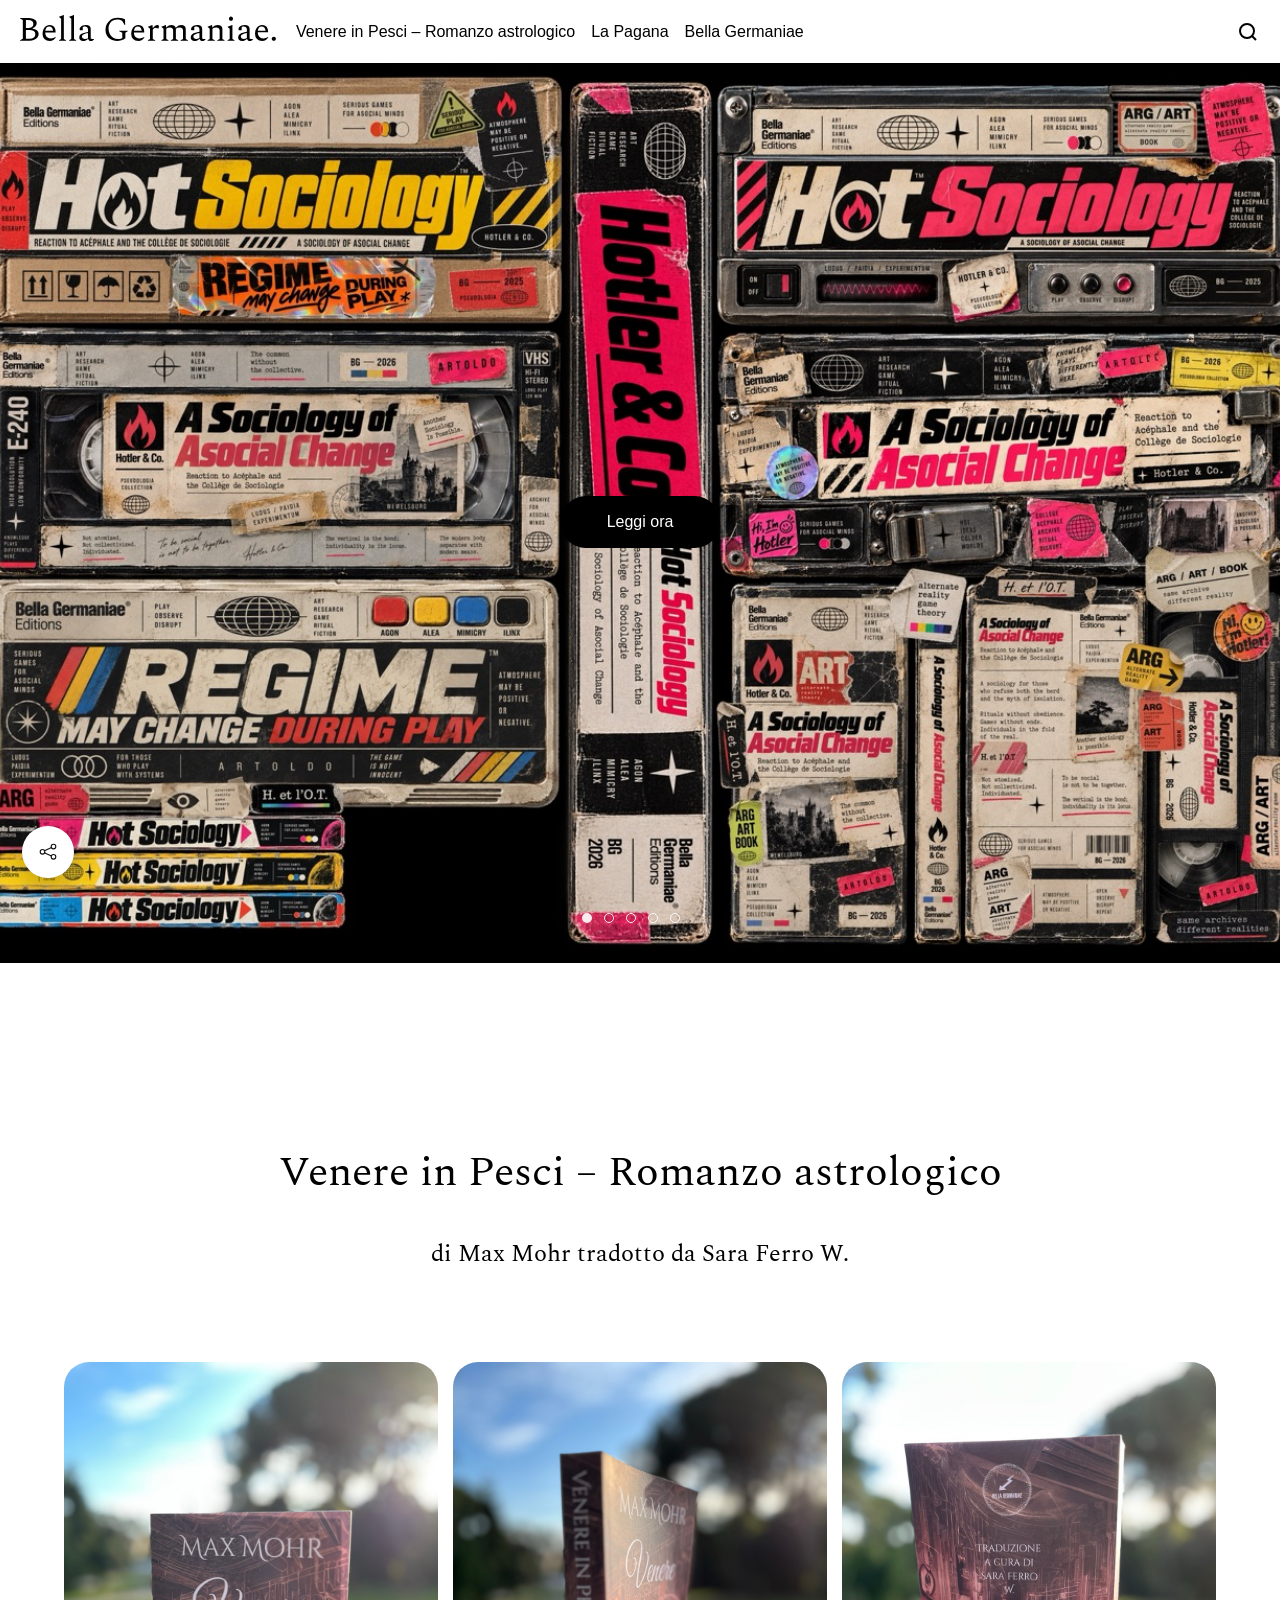
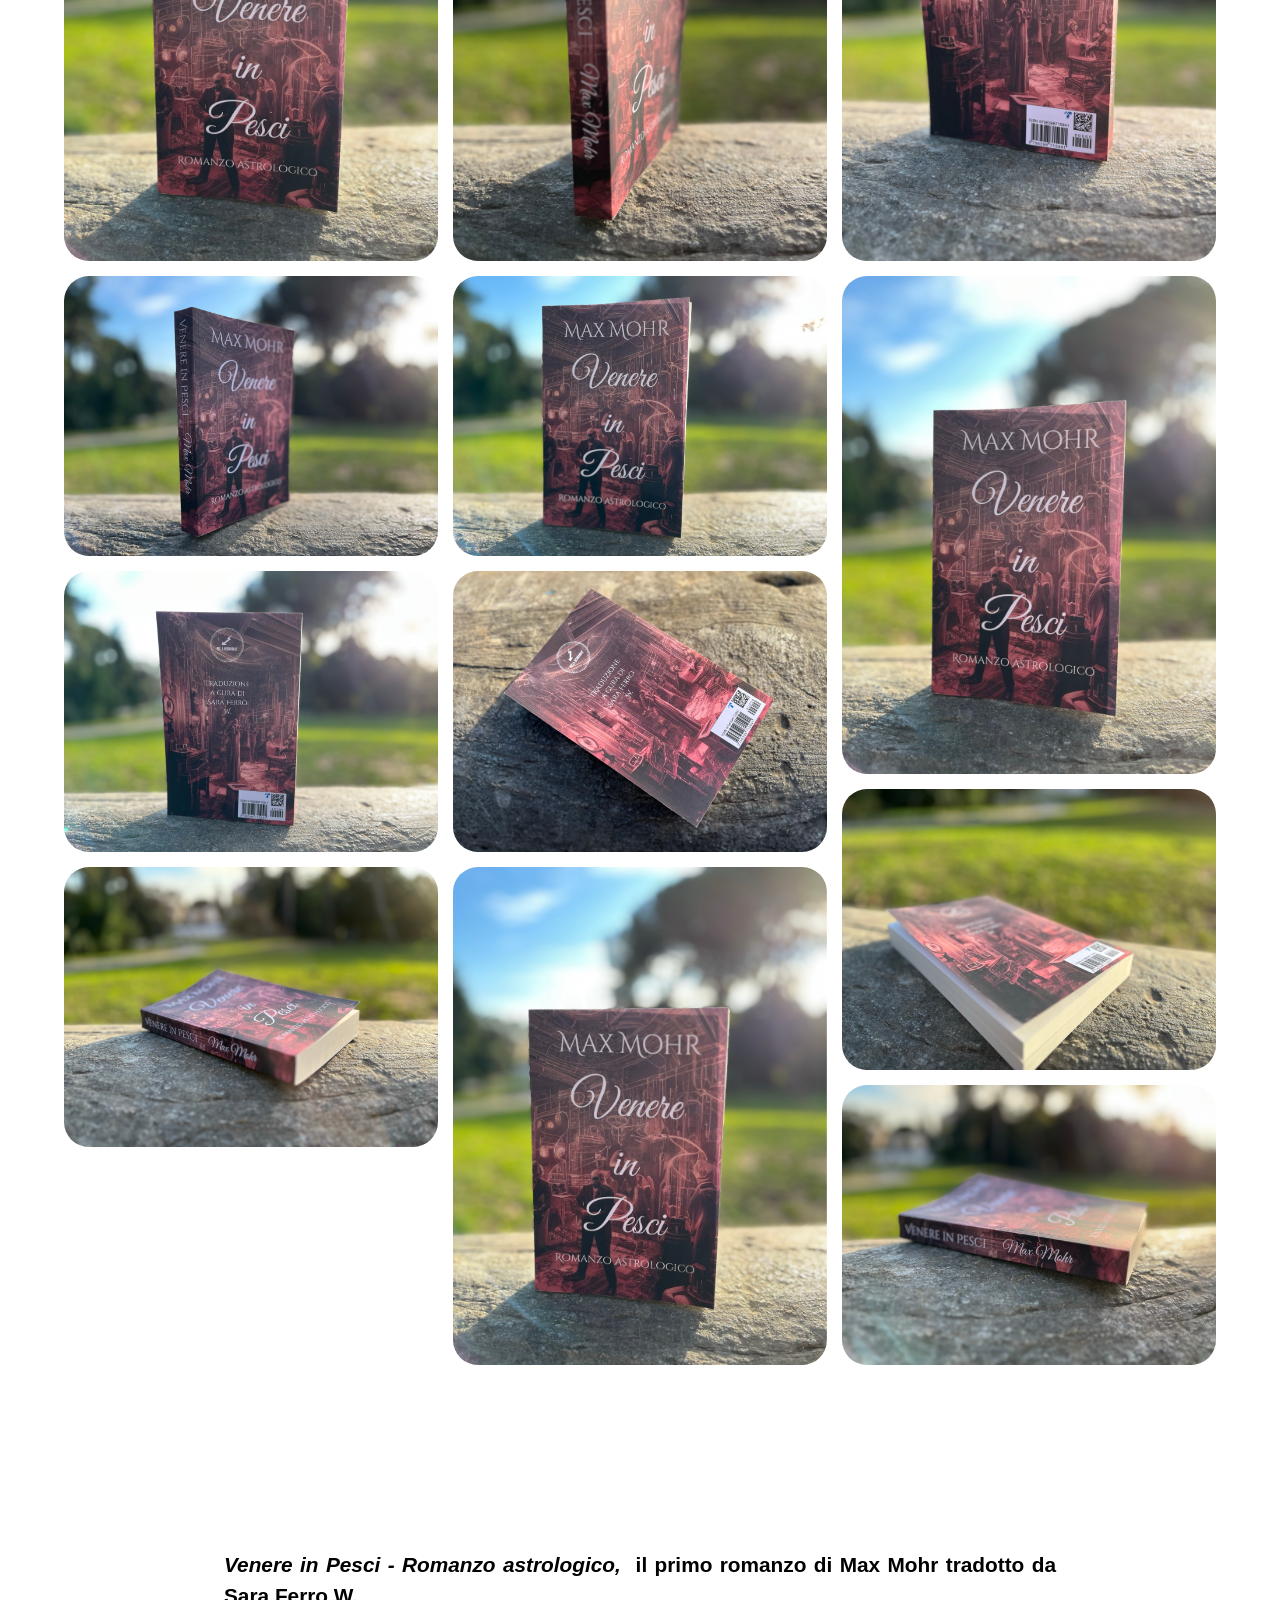
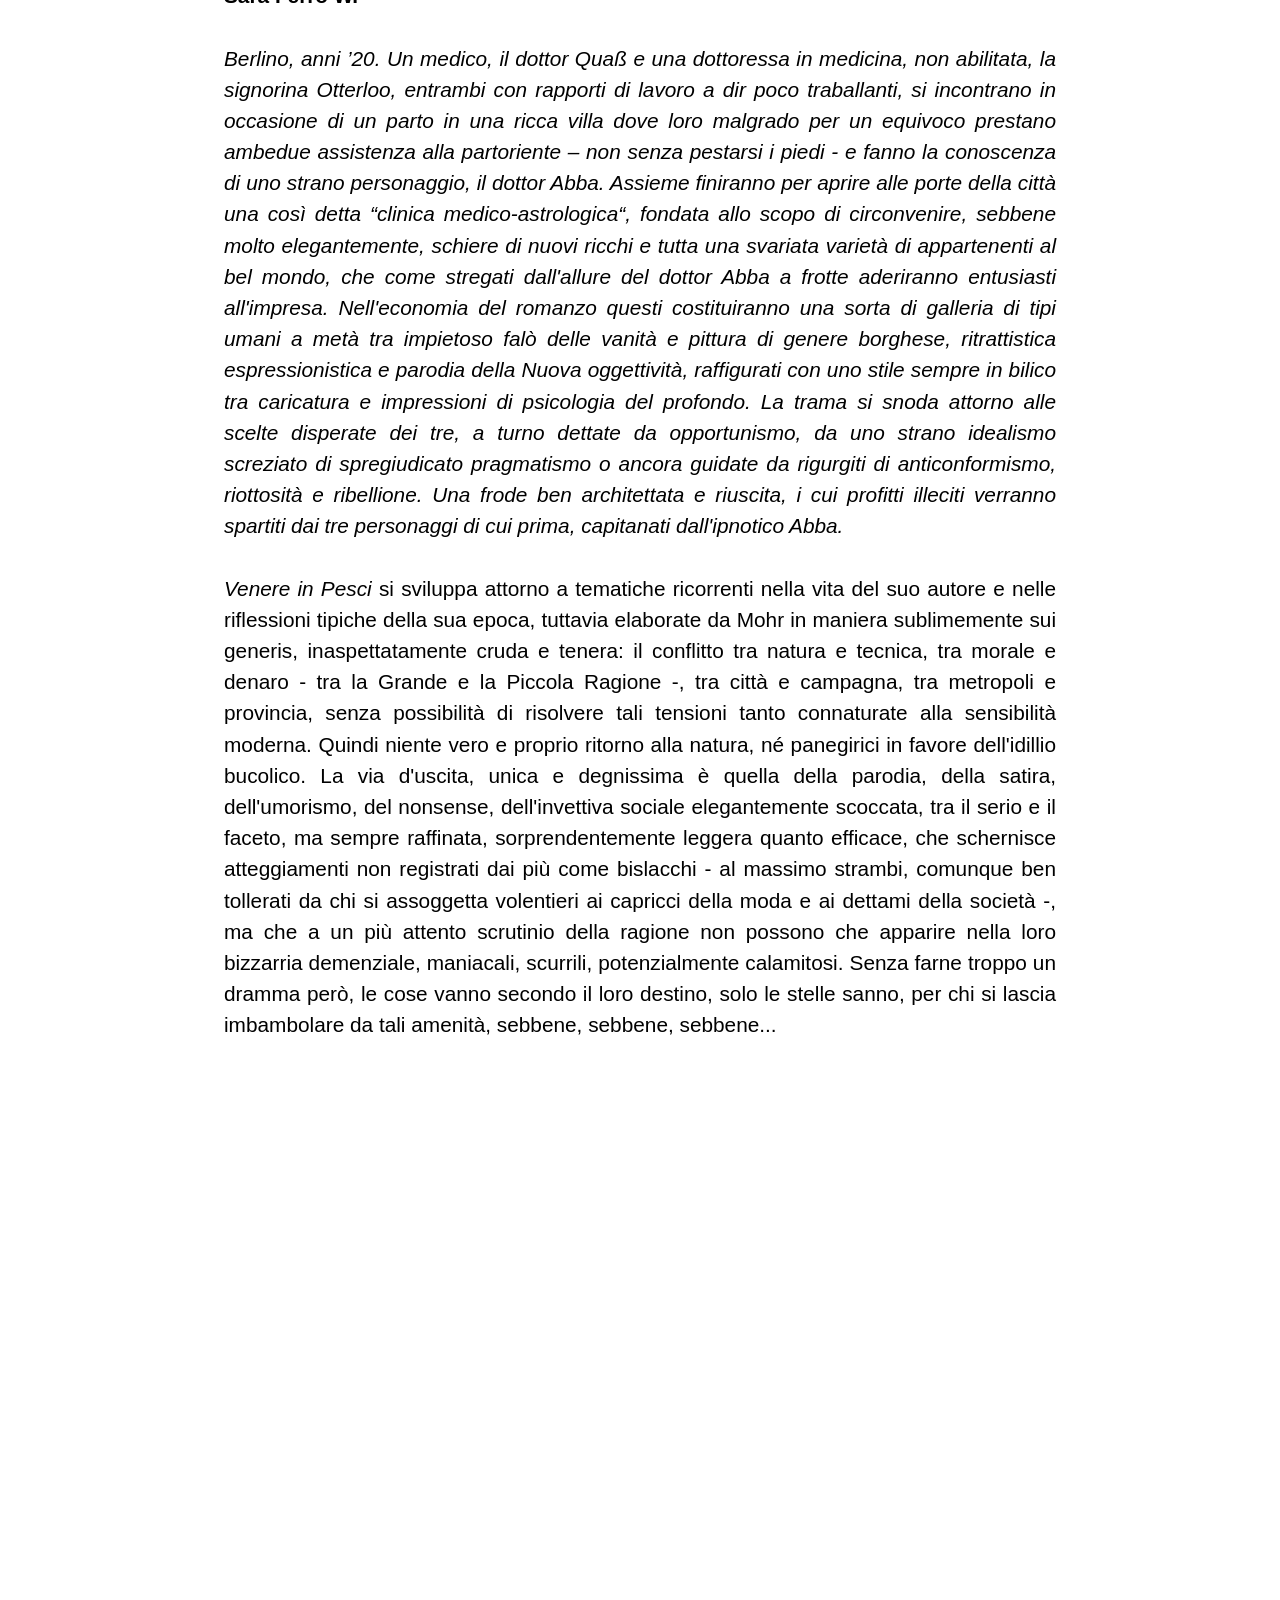
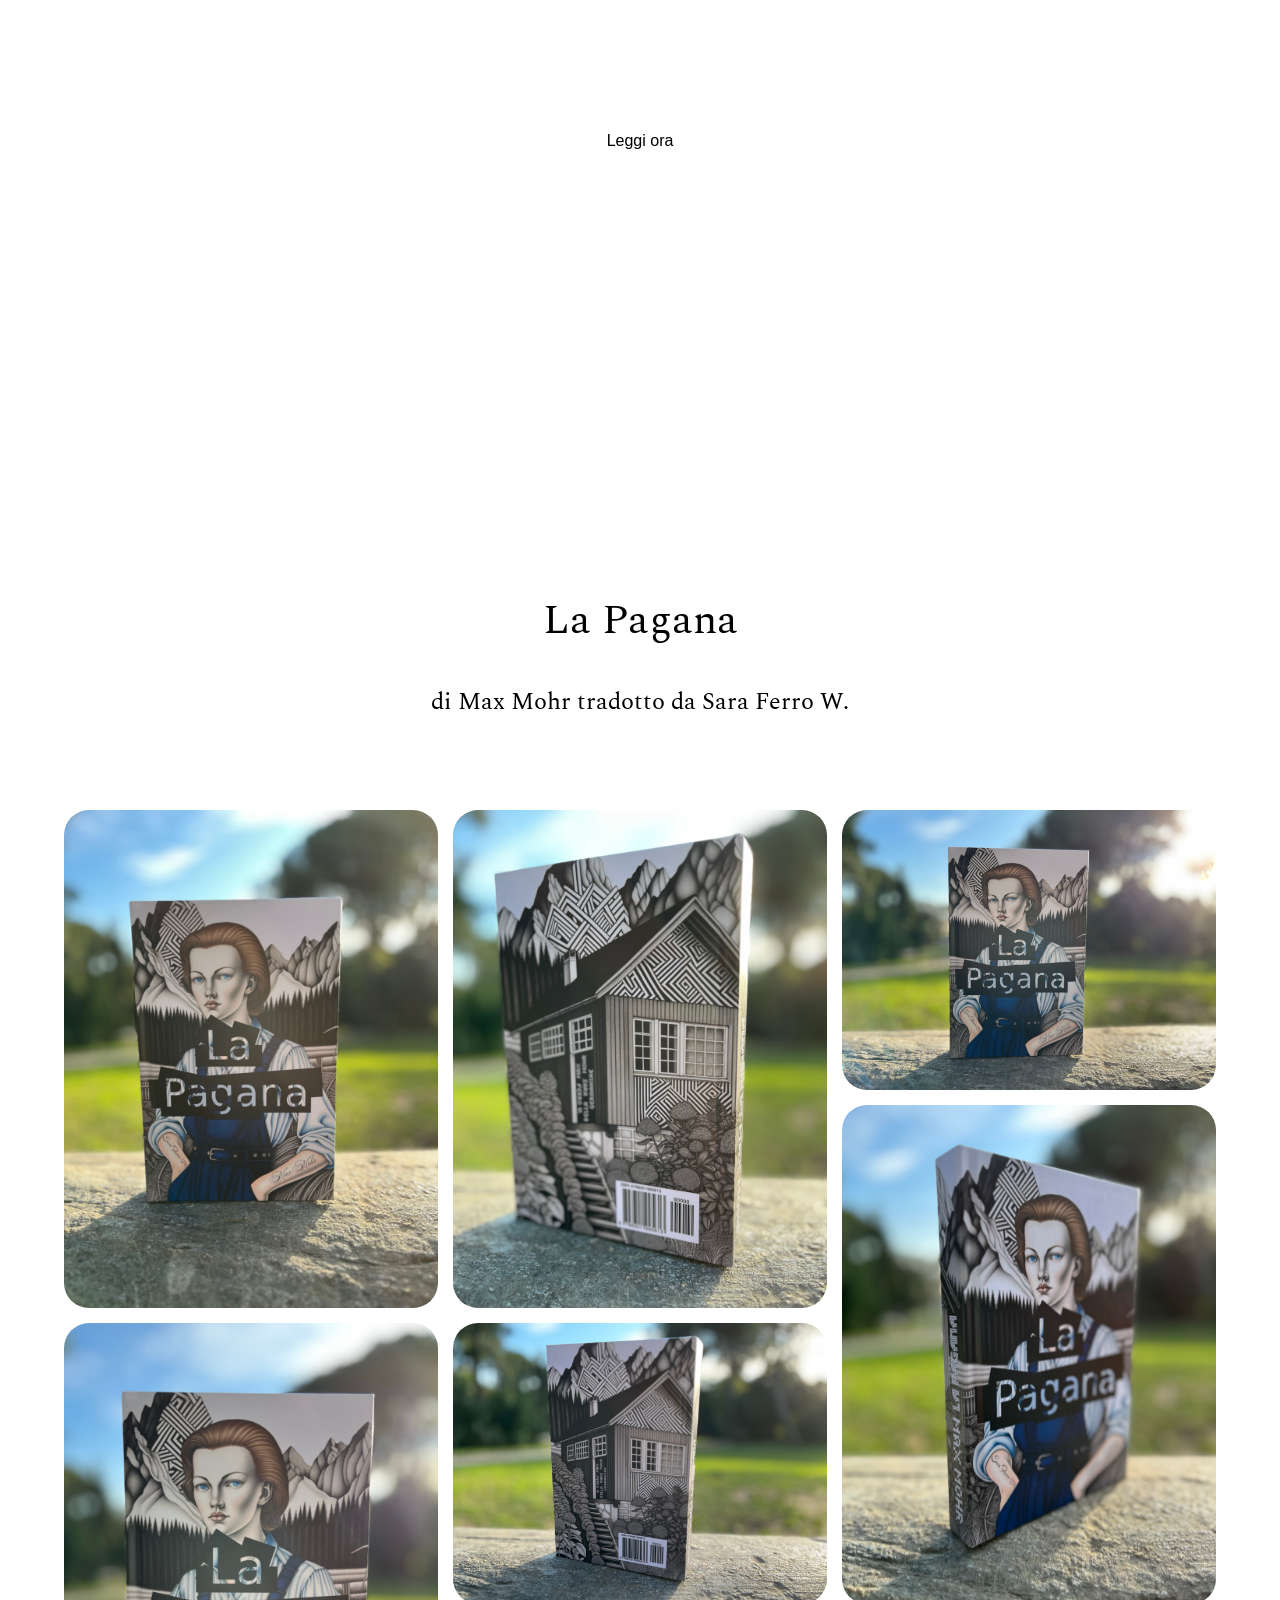
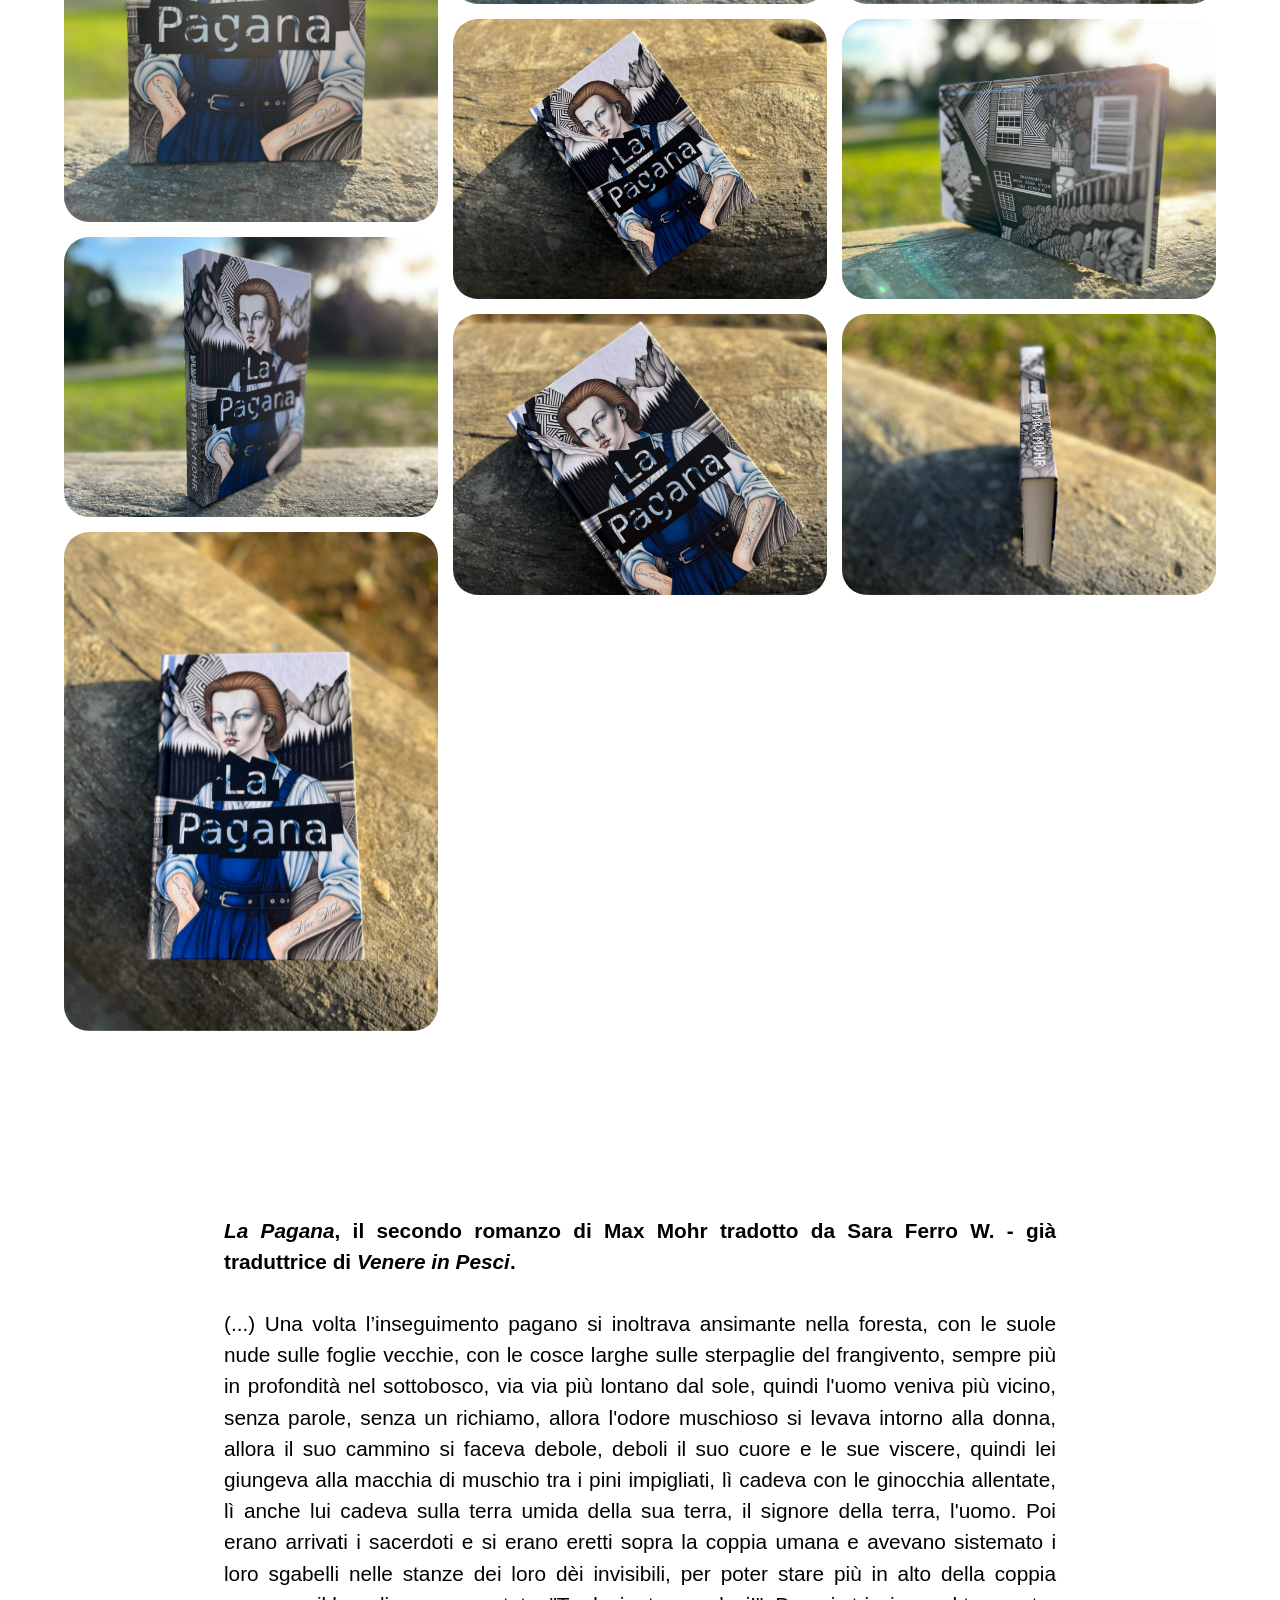
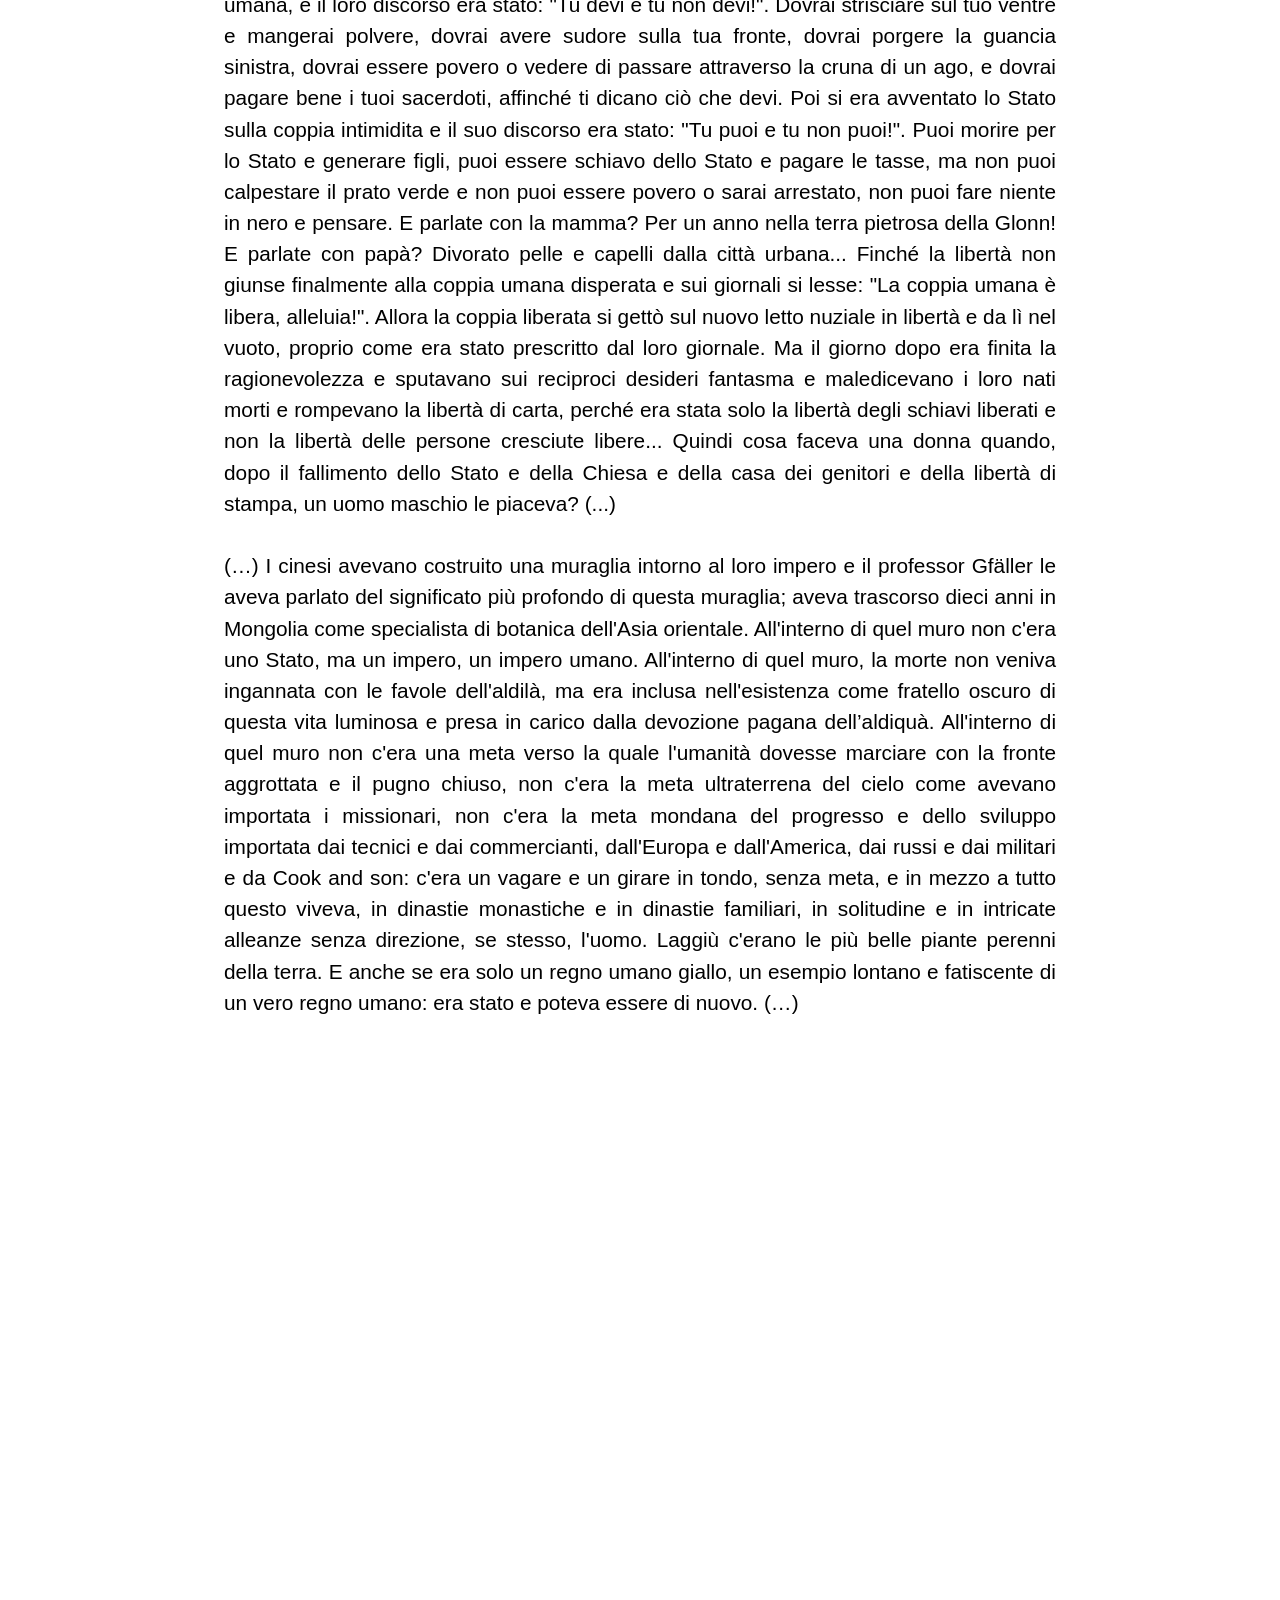
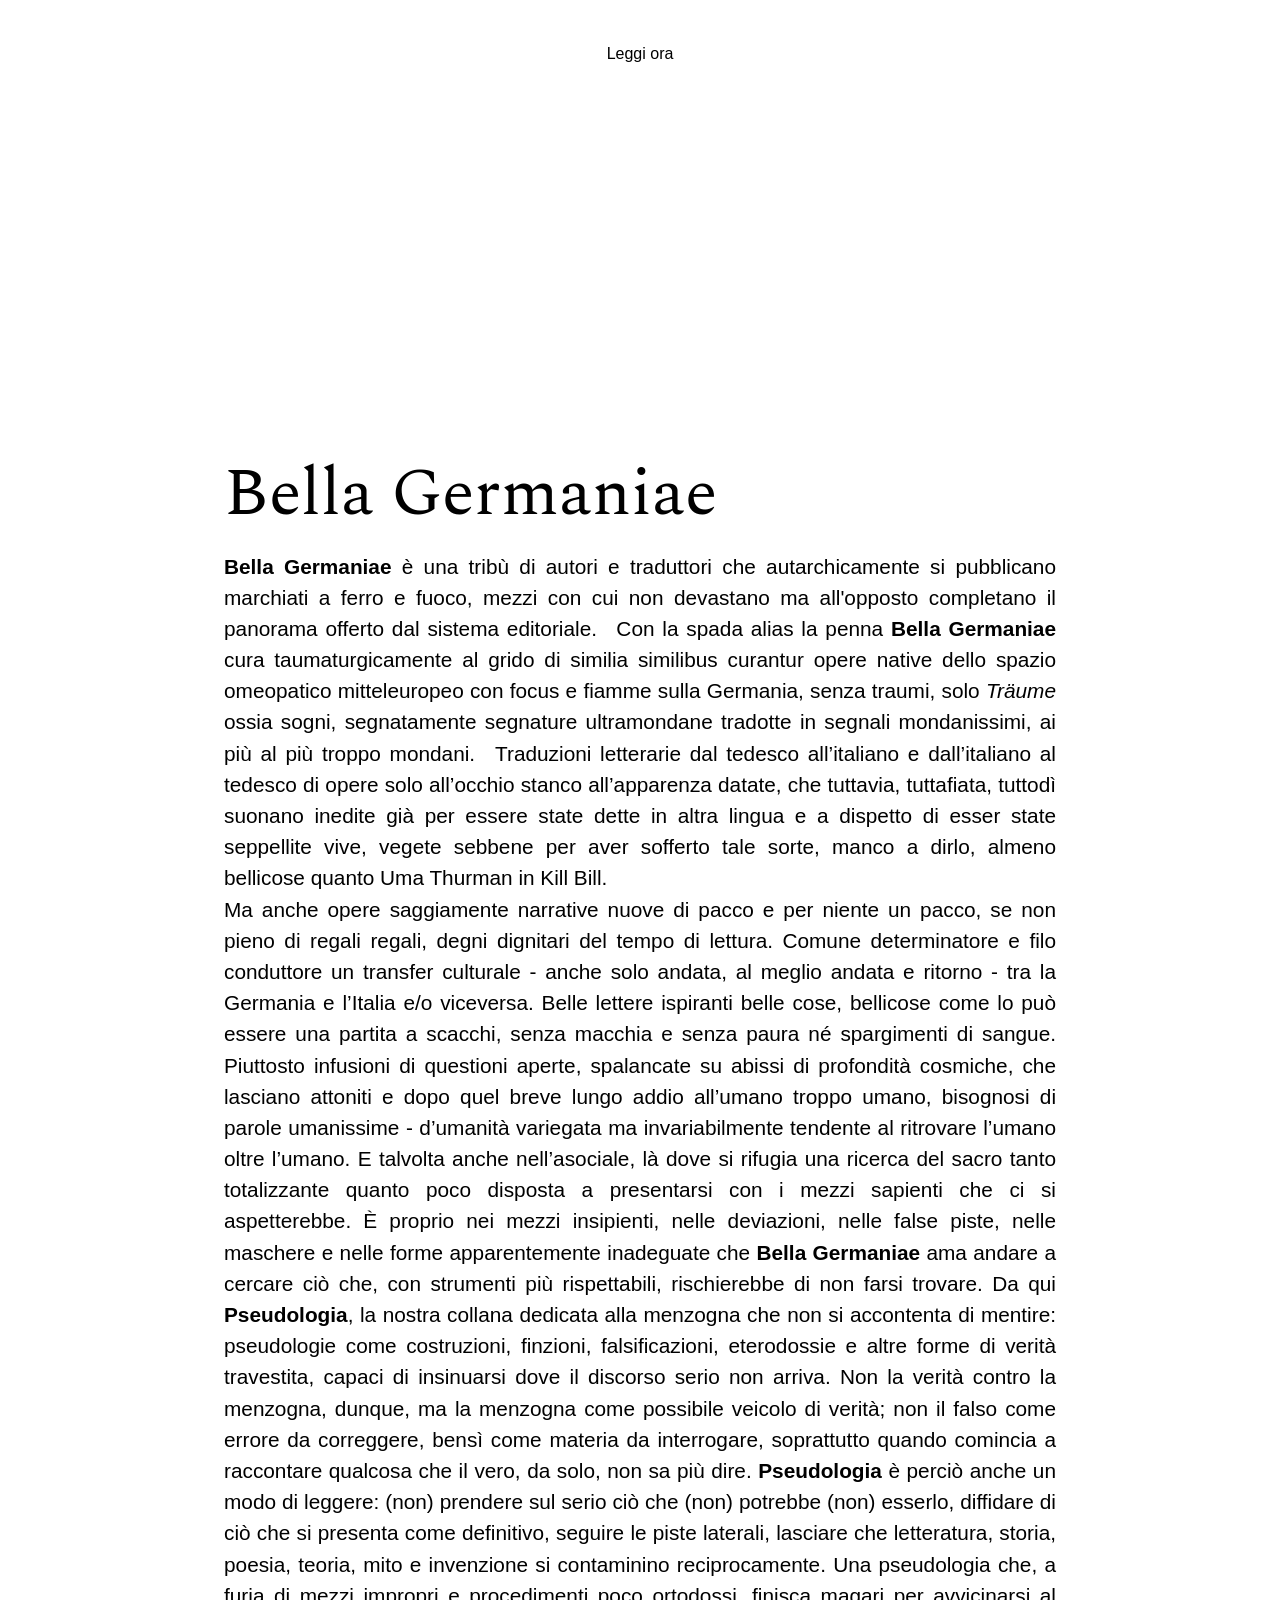
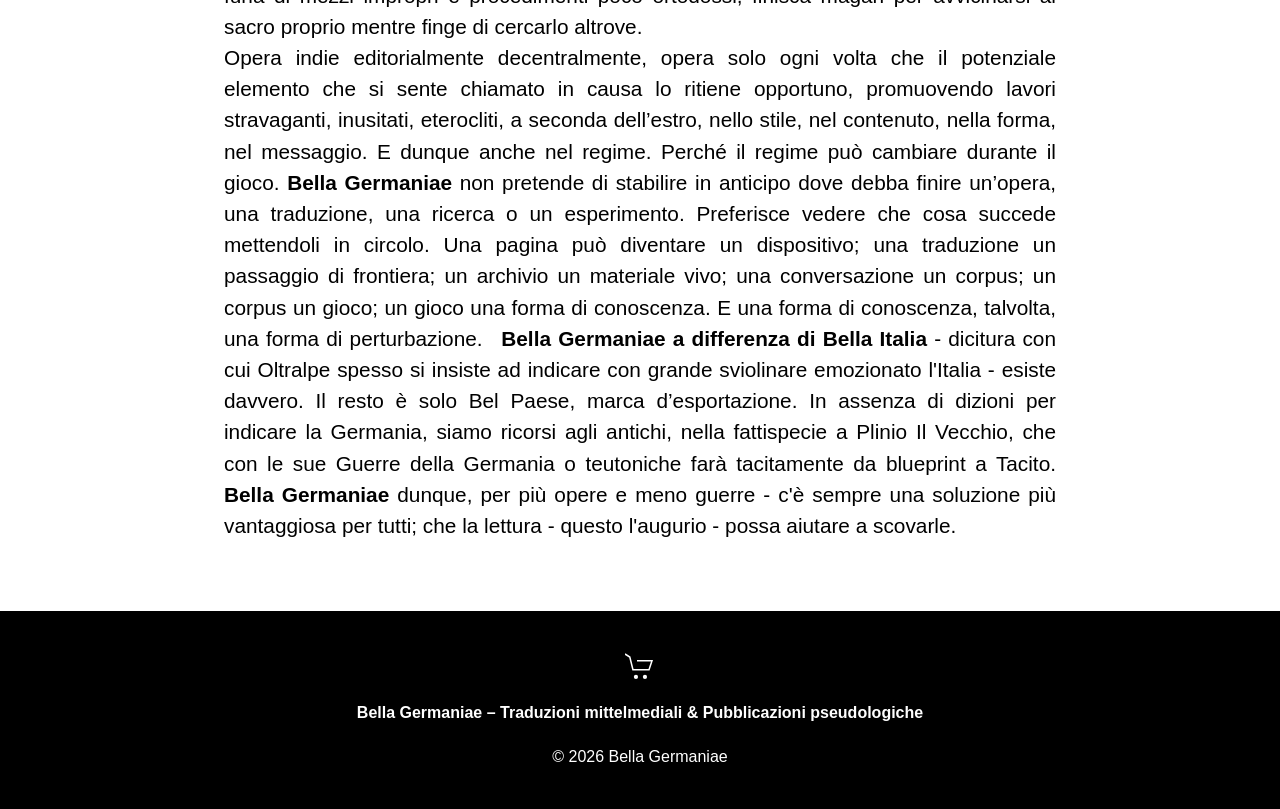
==== commit 3c552165: "Update" ====
--- a/index.html
+++ b/index.html
@@ -3,7 +3,7 @@
 <html lang="it">
 <head>
 <meta charset="UTF-8">
-<title>Bella Germaniae – Traduzioni di letteratura tedesca</title>
+<title>Bella Germaniae – Traduzioni mittelmediali & Pubblicazioni pseudologiche</title>
 <meta name="viewport" content="width=device-width, initial-scale=1">
 <meta name="description" content="Bella Germaniae è una tribù di autori e traduttori che autarchicamente si pubblicano marchiati a ferro e fuoco, mezzi con cui non devastano ma all'opposto completano il panorama offerto dal sistema editoriale.">
 <meta name="robots" content="index, follow">
@@ -446,7 +446,7 @@
 
 </head>
 <body class="uk-background-muted sc-user-site" id="top">
-<h1 id="site-title-h1" class="visually-hidden">Bella Germaniae – Traduzioni  di letteratura tedesca</h1>
+<h1 id="site-title-h1" class="visually-hidden">Bella Germaniae – Traduzioni  mittelmediali & Pubblicazioni pseudologiche</h1>
 
 <!-- Mobile Menu (Preview/Export) -->
 <div id="mobile-menu-toggle" aria-label="Toggle mobile menu">
@@ -534,7 +534,7 @@
 
 <nav class="uk-navbar-container sc-dynamic-navbar" style="background:rgba(255,255,255,1);position:sticky !important;top:0 !important;z-index:9000 !important;">
 <ul class="navbar-scroll" data-sc-preview-nav="1" style="color:#000000;">
-<li><a class="navbar-logo-link sc-page-active" href="index.html"><img src="media/logo.svg" alt="Bella Germaniae – Traduzioni  di letteratura tedesca" class="navbar-logo"></a></li><li class="sc-page-heading-link"><a href="#venere-in-pesci-romanzo-astrologico">Venere in Pesci – Romanzo astrologico</a></li><li class="sc-page-heading-link"><a href="#la-pagana">La Pagana</a></li><li class="sc-page-heading-link"><a href="#bella-germaniae">Bella Germaniae</a></li>
+<li><a class="navbar-logo-link sc-page-active" href="index.html"><img src="media/logo.svg" alt="Bella Germaniae – Traduzioni  mittelmediali & Pubblicazioni pseudologiche" class="navbar-logo"></a></li><li class="sc-page-heading-link"><a href="#venere-in-pesci-romanzo-astrologico">Venere in Pesci – Romanzo astrologico</a></li><li class="sc-page-heading-link"><a href="#la-pagana">La Pagana</a></li><li class="sc-page-heading-link"><a href="#bella-germaniae">Bella Germaniae</a></li>
 </ul>
 </nav>
 
@@ -857,25 +857,25 @@
       <div class="uk-container uk-text-justify" style="color:#000000;" uk-scrollspy="cls: uk-animation-fade; repeat: true">
         <h2 class="live-heading h-lg" style="color:#000000;">Bella Germaniae</h2>
         
-        <div class="live-paragraph p-lg" style="color:#000000;">Bella Germaniae è una tribù di autori e traduttori che autarchicamente si pubblicano marchiati a ferro e fuoco, mezzi con cui non devastano ma all'opposto completano il panorama offerto dal sistema editoriale. +        <div class="live-paragraph p-lg" style="color:#000000;"><b>Bella Germaniae</b> è una tribù di autori e traduttori che autarchicamente si pubblicano marchiati a ferro e fuoco, mezzi con cui non devastano ma all'opposto completano il panorama offerto dal sistema editoriale.    -Con la spada alias la penna Bella Germaniae cura taumaturgicamente al grido di similia similibus curantur opere native dello spazio omeopatico mitteleuropeo con focus e fiamme sulla Germania, senza traumi, solo Träume ossia sogni, segnatamente segnature ultramondane tradotte in segnali mondanissimi, ai più al più troppo mondani. +Con la spada alias la penna <b>Bella Germaniae</b> cura taumaturgicamente al grido di similia similibus curantur opere native dello spazio omeopatico mitteleuropeo con focus e fiamme sulla Germania, senza traumi, solo <i>Träume</i> ossia sogni, segnatamente segnature ultramondane tradotte in segnali mondanissimi, ai più al più troppo mondani.   -Traduzioni letterarie dal tedesco all’italiano e dall’italiano al tedesco di opere solo all’occhio stanco all’apparenza datate, che tuttavia, tuttafiata, tuttodì suonano inedite già per essere state dette in altra lingua e a dispetto di esser state seppellite vive, vegete sebbene per aver sofferto tale sorte, manco a dirlo, almeno bellicose quanto Uma Thurman in Kill Bill. + Traduzioni letterarie dal tedesco all’italiano e dall’italiano al tedesco di opere solo all’occhio stanco all’apparenza datate, che tuttavia, tuttafiata, tuttodì suonano inedite già per essere state dette in altra lingua e a dispetto di esser state seppellite vive, vegete sebbene per aver sofferto tale sorte, manco a dirlo, almeno bellicose quanto Uma Thurman in Kill Bill.    -Ma anche opere narrative e poetiche nuove di pacco e per niente un pacco, se non pieno di regali regali, degni dignitari del tempo di lettura. Comune determinatore e filo conduttore un transfer culturale - anche solo andata, al meglio andata e ritorno - tra la Germania e l’Italia e/o viceversa. Belle lettere ispiranti belle cose, bellicose come lo può essere una partita a scacchi, senza macchia e senza paura né spargimenti di sangue. Piuttosto infusioni di questioni aperte, spalancate su abissi di profondità cosmiche, che lasciano attoniti e dopo quel breve lungo addio all’umano troppo umano, bisognosi di parole umanissime - d’umanità variegata ma invariabilmente tendente al ritrovare l’umano oltre l’umano.
-
-E talvolta anche nell’asociale, là dove si rifugia una ricerca del sacro tanto totalizzante quanto poco disposta a presentarsi con i mezzi sapienti che ci si aspetterebbe. È proprio nei mezzi insipienti, nelle deviazioni, nelle false piste, nelle maschere e nelle forme apparentemente inadeguate che Bella Germaniae ama andare a cercare ciò che, con strumenti più rispettabili, rischierebbe di non farsi trovare.
-
-Da qui Pseudologia, la nostra collana dedicata alla menzogna che non si accontenta di mentire: pseudologie come costruzioni, finzioni, falsificazioni, eterodossie e altre forme di verità travestita, capaci di insinuarsi dove il discorso serio non arriva. Non la verità contro la menzogna, dunque, ma la menzogna come possibile veicolo di verità; non il falso come errore da correggere, bensì come materia da interrogare, soprattutto quando comincia a raccontare qualcosa che il vero, da solo, non sa più dire.
-
-Pseudologia è perciò anche un modo di leggere: prendere sul serio ciò che non dovrebbe esserlo, diffidare di ciò che si presenta come definitivo, seguire le piste laterali, lasciare che letteratura, storia, poesia, teoria, mito e invenzione si contaminino reciprocamente. Una pseudologia che, a furia di mezzi impropri e procedimenti poco ortodossi, finisca magari per avvicinarsi al sacro proprio mentre finge di cercarlo altrove.<br><br>​Opera simil editorialmente pur non essendo un editore, opera solo ogni volta che il potenziale elemento che si sente chiamato in causa lo ritiene opportuno, promuovendo lavori stravaganti, inusitati, eterocliti, a seconda dell’estro, nello stile, nel contenuto, nella forma, nel messaggio.
+<br>​Ma anche opere saggiamente narrative nuove di pacco e per niente un pacco, se non pieno di regali regali, degni dignitari del tempo di lettura. Comune determinatore e filo conduttore un transfer culturale - anche solo andata, al meglio andata e ritorno - tra la Germania e l’Italia e/o viceversa. Belle lettere ispiranti belle cose, bellicose come lo può essere una partita a scacchi, senza macchia e senza paura né spargimenti di sangue. Piuttosto infusioni di questioni aperte, spalancate su abissi di profondità cosmiche, che lasciano attoniti e dopo quel breve lungo addio all’umano troppo umano, bisognosi di parole umanissime - d’umanità variegata ma invariabilmente tendente al ritrovare l’umano oltre l’umano.
+
+E talvolta anche nell’asociale, là dove si rifugia una ricerca del sacro tanto totalizzante quanto poco disposta a presentarsi con i mezzi sapienti che ci si aspetterebbe. È proprio nei mezzi insipienti, nelle deviazioni, nelle false piste, nelle maschere e nelle forme apparentemente inadeguate che <b>Bella Germaniae</b> ama andare a cercare ciò che, con strumenti più rispettabili, rischierebbe di non farsi trovare.
+
+Da qui <b>Pseudologia</b>, la nostra collana dedicata alla menzogna che non si accontenta di mentire: pseudologie come costruzioni, finzioni, falsificazioni, eterodossie e altre forme di verità travestita, capaci di insinuarsi dove il discorso serio non arriva. Non la verità contro la menzogna, dunque, ma la menzogna come possibile veicolo di verità; non il falso come errore da correggere, bensì come materia da interrogare, soprattutto quando comincia a raccontare qualcosa che il vero, da solo, non sa più dire.
+
+<b>Pseudologia</b> è perciò anche un modo di leggere: (non) prendere sul serio ciò che (non) potrebbe (non) esserlo, diffidare di ciò che si presenta come definitivo, seguire le piste laterali, lasciare che letteratura, storia, poesia, teoria, mito e invenzione si contaminino reciprocamente. Una pseudologia che, a furia di mezzi impropri e procedimenti poco ortodossi, finisca magari per avvicinarsi al sacro proprio mentre finge di cercarlo altrove.<br>​Opera indie editorialmente decentralmente, opera solo ogni volta che il potenziale elemento che si sente chiamato in causa lo ritiene opportuno, promuovendo lavori stravaganti, inusitati, eterocliti, a seconda dell’estro, nello stile, nel contenuto, nella forma, nel messaggio.
 
 E dunque anche nel regime. Perché il regime può cambiare durante il gioco.
 
-Bella Germaniae non pretende di stabilire in anticipo dove debba finire un’opera, una traduzione, una ricerca o un esperimento. Preferisce vedere che cosa succede mettendoli in circolo. Una pagina può diventare un dispositivo; una traduzione un passaggio di frontiera; un archivio un materiale vivo; una conversazione un corpus; un corpus un gioco; un gioco una forma di conoscenza. E una forma di conoscenza, talvolta, una forma di perturbazione. +<b>Bella Germaniae</b> non pretende di stabilire in anticipo dove debba finire un’opera, una traduzione, una ricerca o un esperimento. Preferisce vedere che cosa succede mettendoli in circolo. Una pagina può diventare un dispositivo; una traduzione un passaggio di frontiera; un archivio un materiale vivo; una conversazione un corpus; un corpus un gioco; un gioco una forma di conoscenza. E una forma di conoscenza, talvolta, una forma di perturbazione.    -Bella Germaniae a differenza di Bella Italia - dicitura con cui Oltralpe spesso si insiste ad indicare con grande sviolinare emozionato l'Italia - esiste davvero. Il resto è solo Bel Paese, marca d’esportazione. In assenza di dizioni per indicare la Germania, siamo ricorsi agli antichi, nella fattispecie a Plinio Il Vecchio, che con le sue Guerre della Germania o teutoniche farà tacitamente da blueprint a Tacito. Bella Germaniae dunque, per più opere e meno guerre - c'è sempre una soluzione più vantaggiosa per tutti; che la lettura - questo l'augurio - possa aiutare a scovarle.</div>
+<b>Bella Germaniae a differenza di Bella Italia</b> - dicitura con cui Oltralpe spesso si insiste ad indicare con grande sviolinare emozionato l'Italia - esiste davvero. Il resto è solo Bel Paese, marca d’esportazione. In assenza di dizioni per indicare la Germania, siamo ricorsi agli antichi, nella fattispecie a Plinio Il Vecchio, che con le sue Guerre della Germania o teutoniche farà tacitamente da blueprint a Tacito. <b>Bella Germaniae</b> dunque, per più opere e meno guerre - c'è sempre una soluzione più vantaggiosa per tutti; che la lettura - questo l'augurio - possa aiutare a scovarle.</div>
         
       </div>
     </div></div>
@@ -886,7 +886,7 @@
 <div class="footer-social" style="margin-bottom:10px;"><a href="https://www.amazon.it/dp/B0CBDS58C3?binding=paperback" uk-icon="icon: cart; ratio: 1.5" target="_blank" rel="noopener" style="margin:0 8px; color:#ffffff"></a></div>
 
 
-<p><strong>Bella Germaniae – Traduzioni  di letteratura tedesca</strong></p>
+<p><strong>Bella Germaniae – Traduzioni  mittelmediali & Pubblicazioni pseudologiche</strong></p>
 
 <p>&copy; 2026 Bella Germaniae</p>
 </footer>
@@ -1162,7 +1162,7 @@
   var MODE="export";
   var NAVBAR_MODE=true;
   var CURRENT_PAGE_ID="home";
-  var INDEX_B64="[base64]/[base64]";
+  var INDEX_B64="[base64]/[base64]";
   var ROUTES_B64="eyJob21lIjoiaW5kZXguaHRtbCJ9";
   var SEARCH_NO_RESULTS="Cerca un'altra parola";
   var SEARCH_PAGE_LABEL="Pagine";
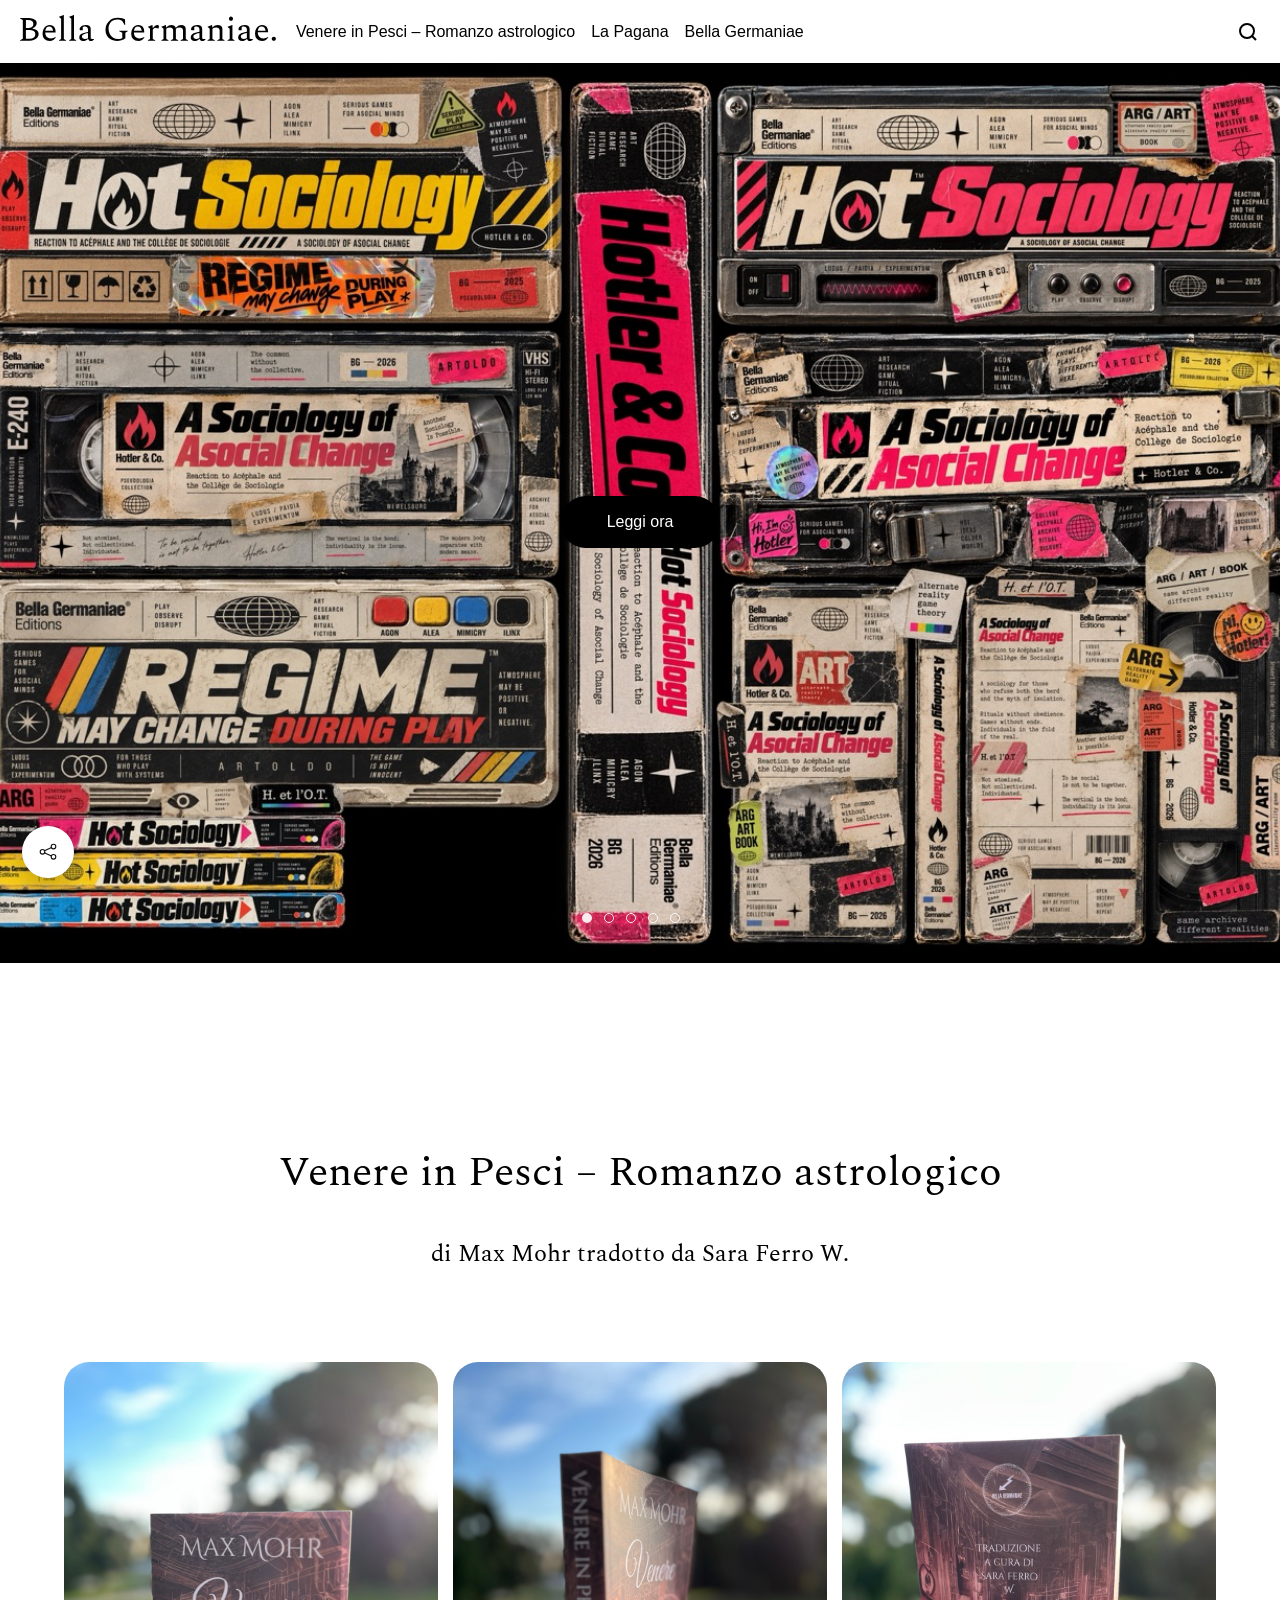
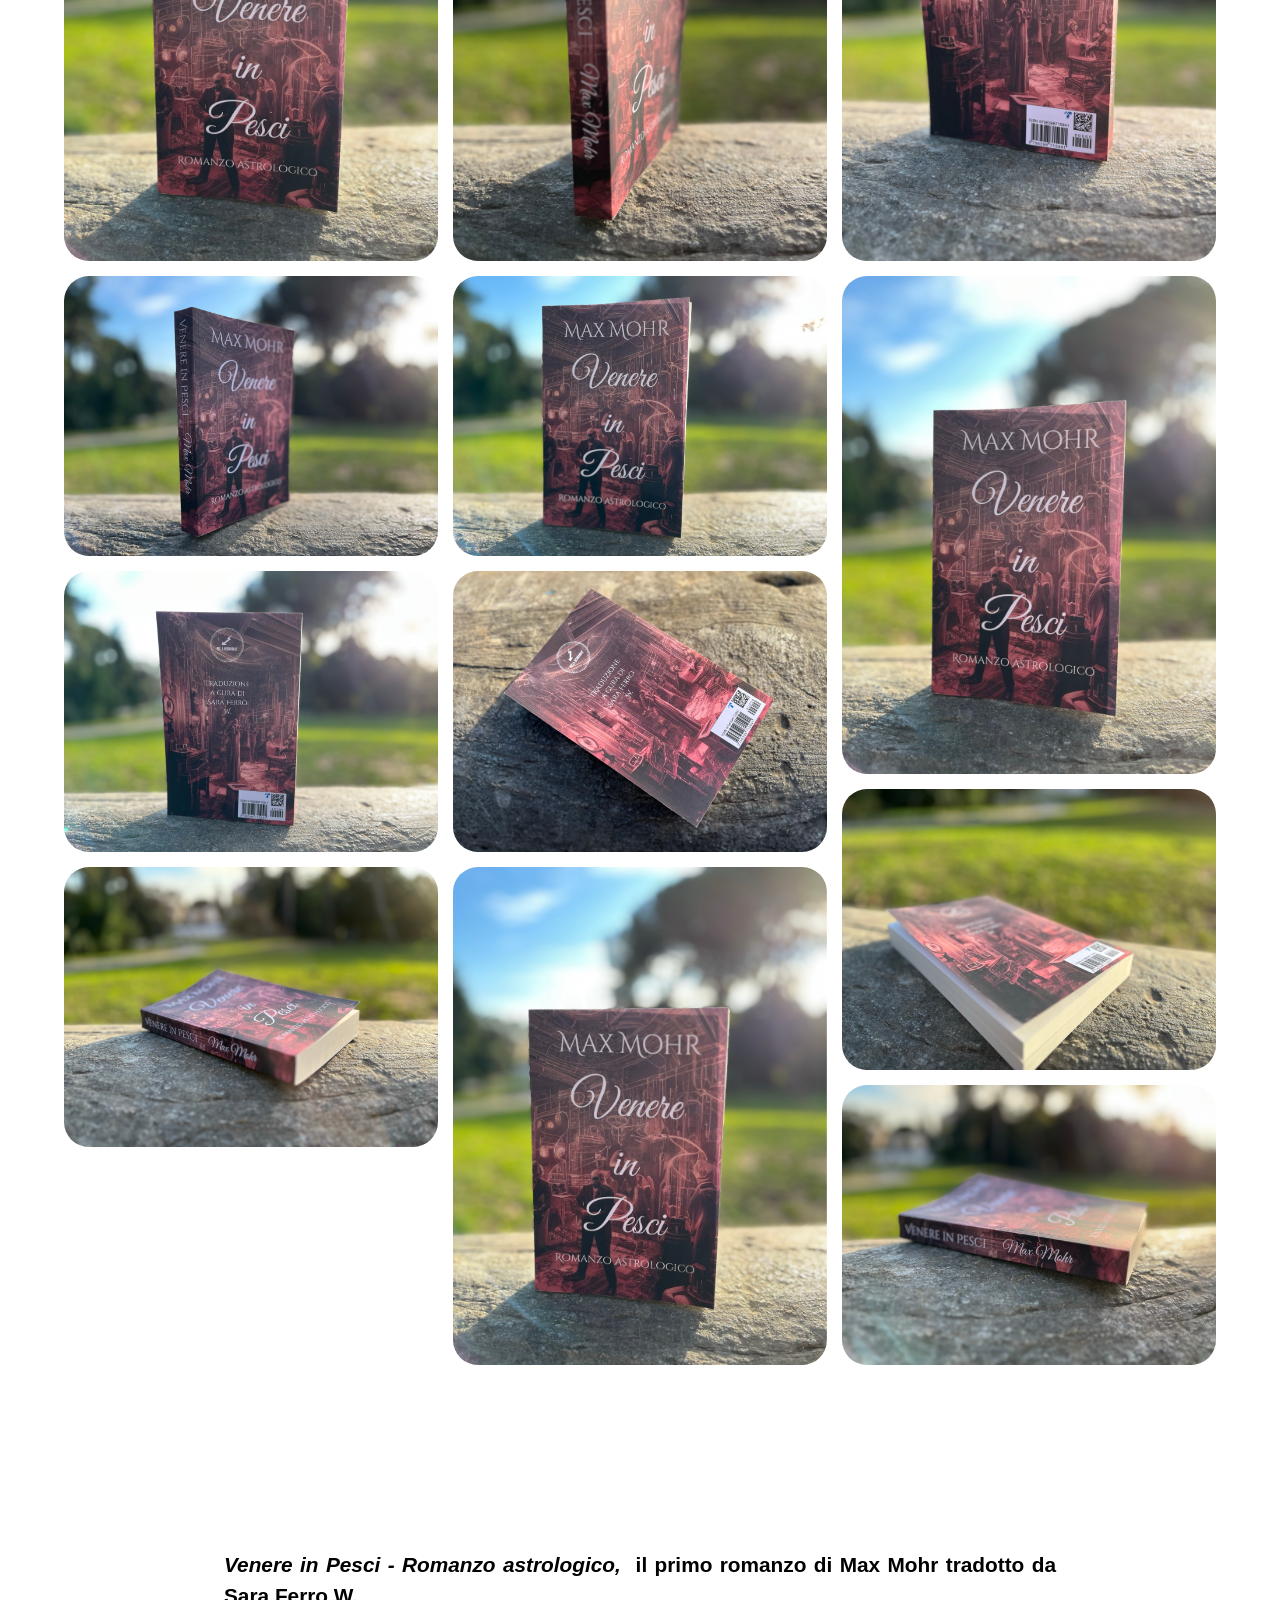
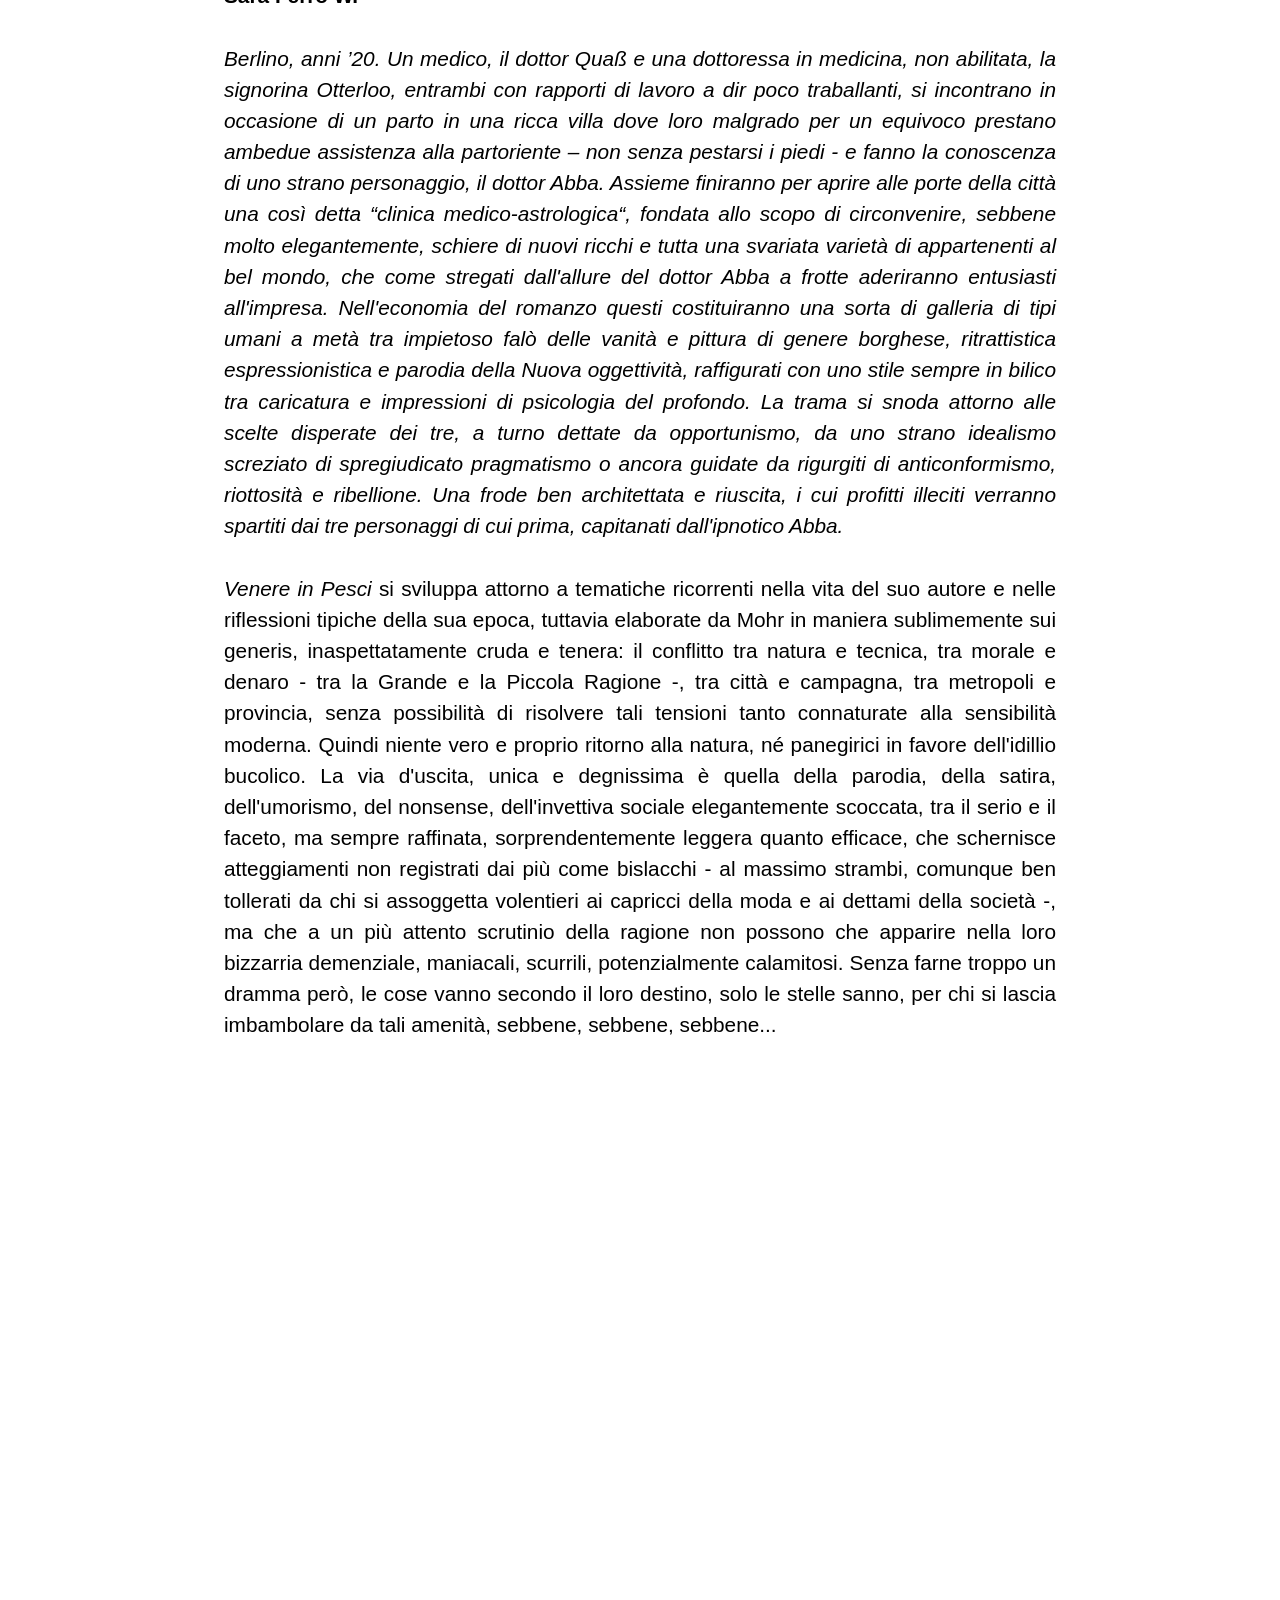
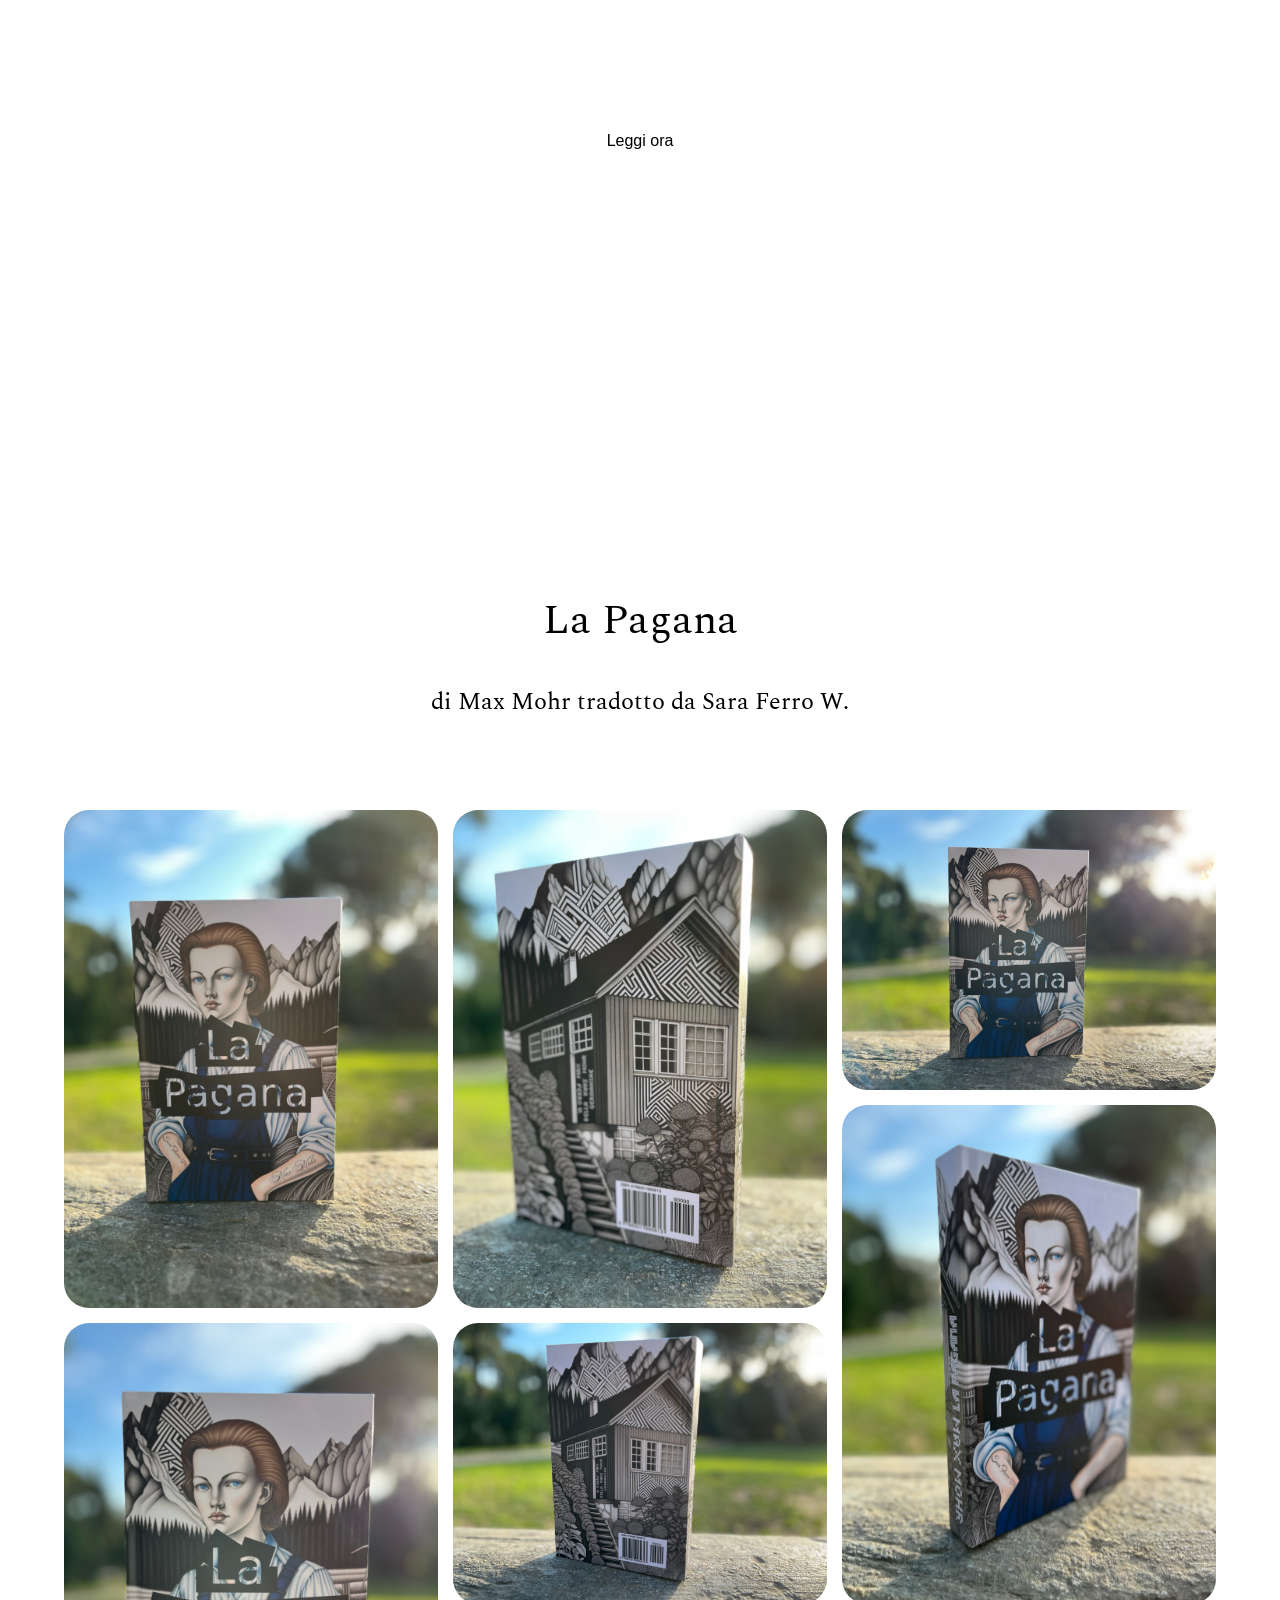
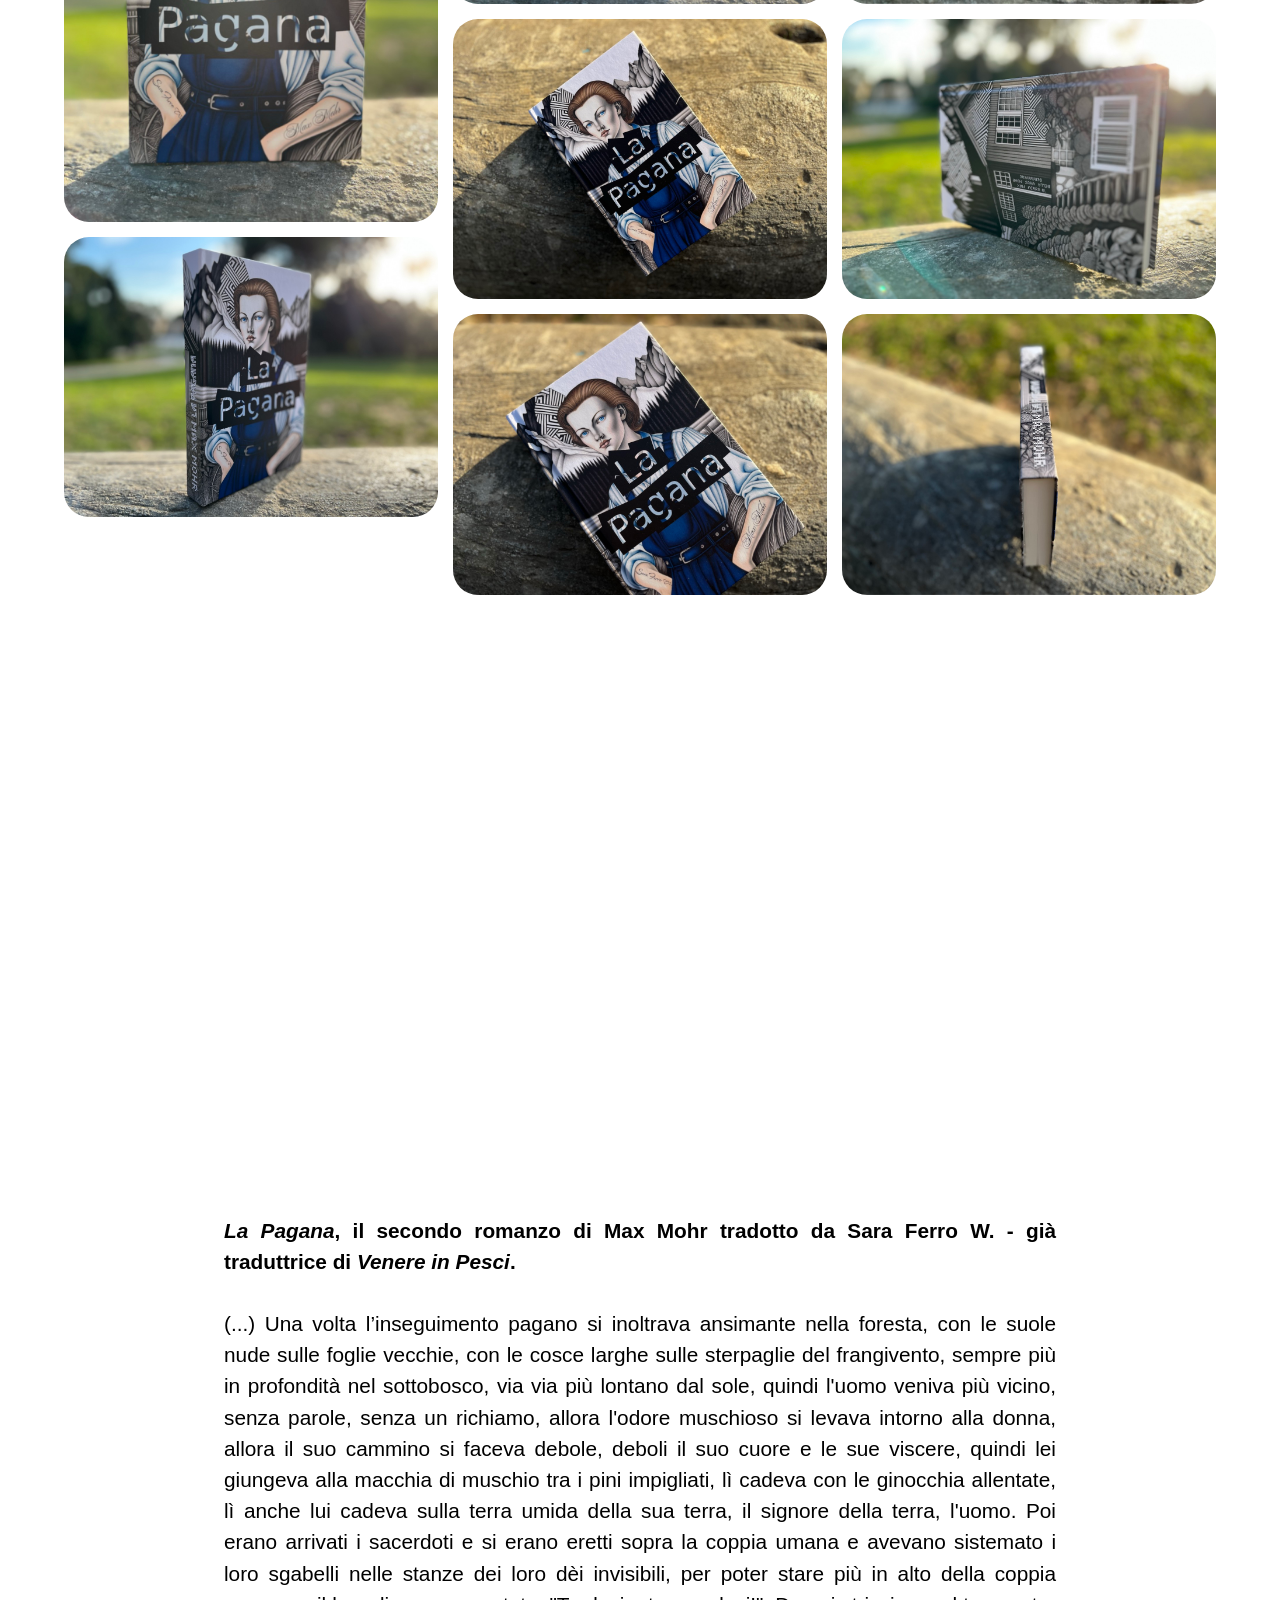
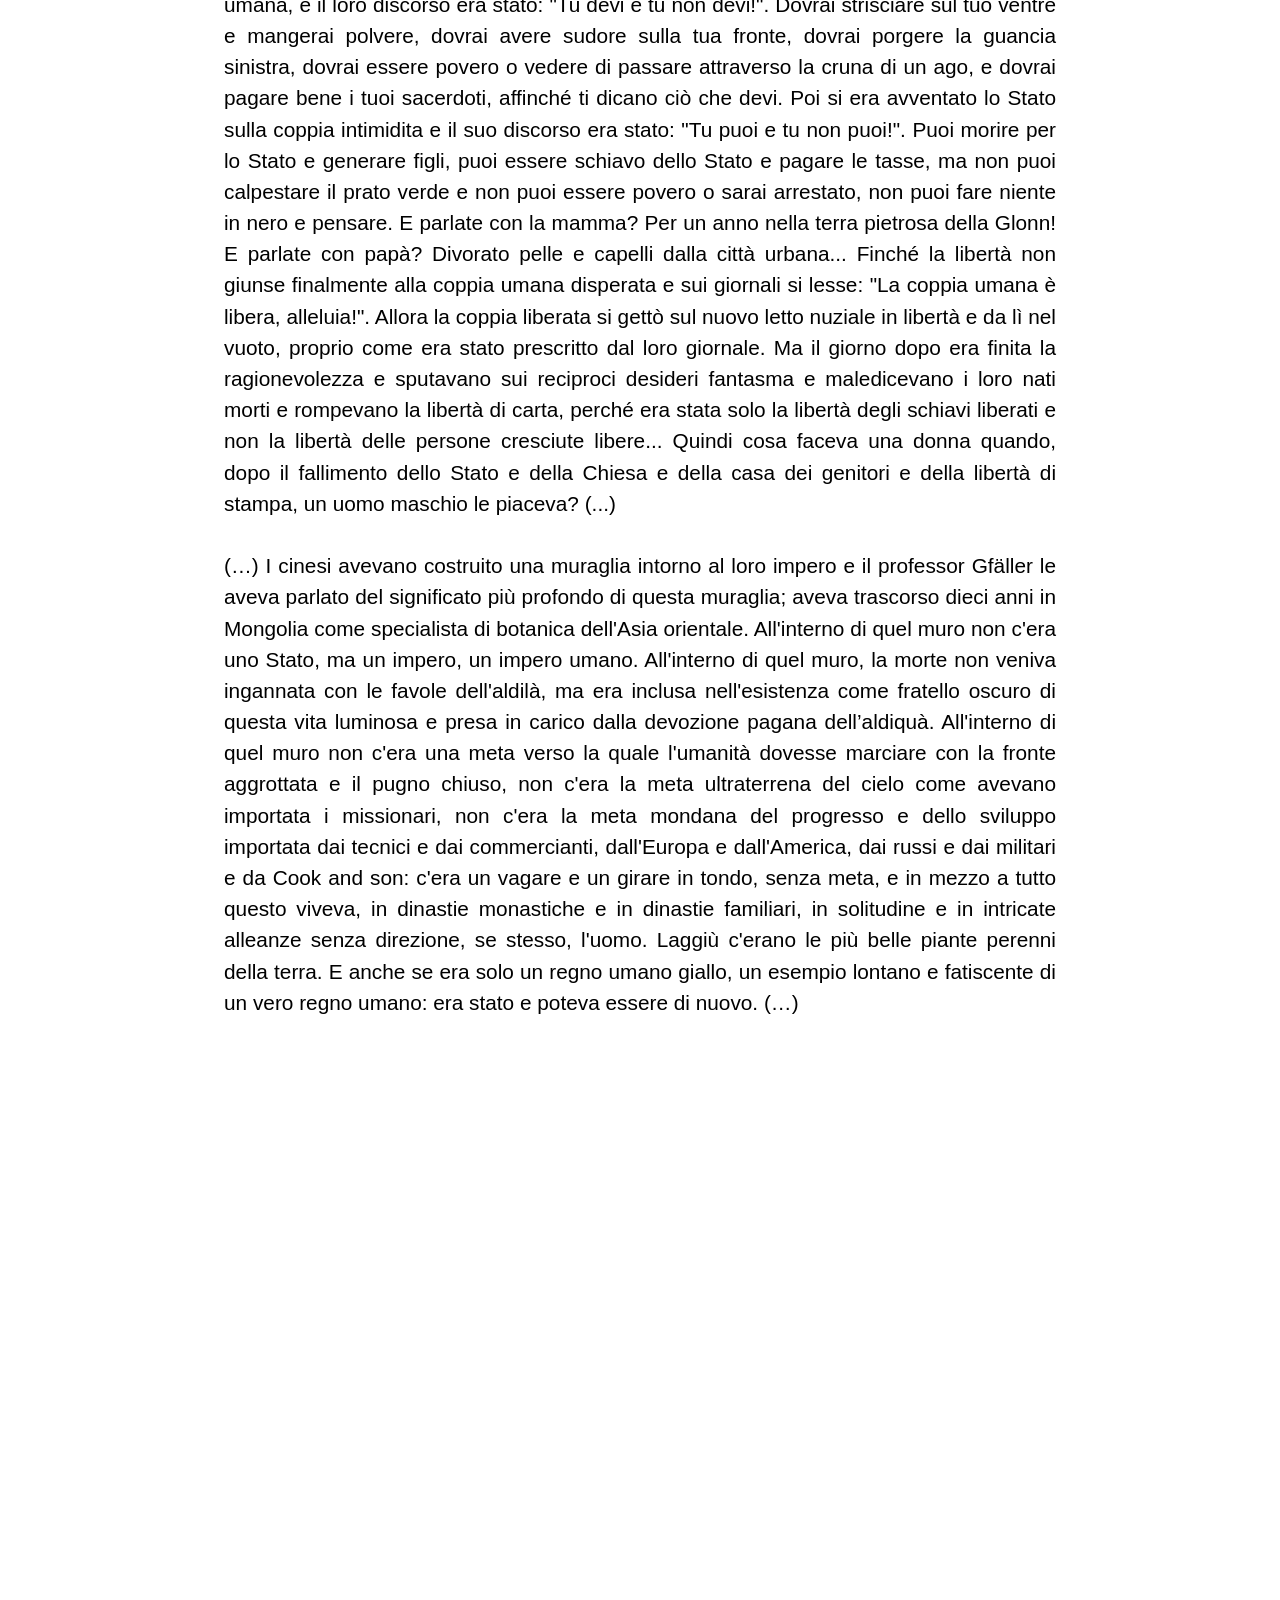
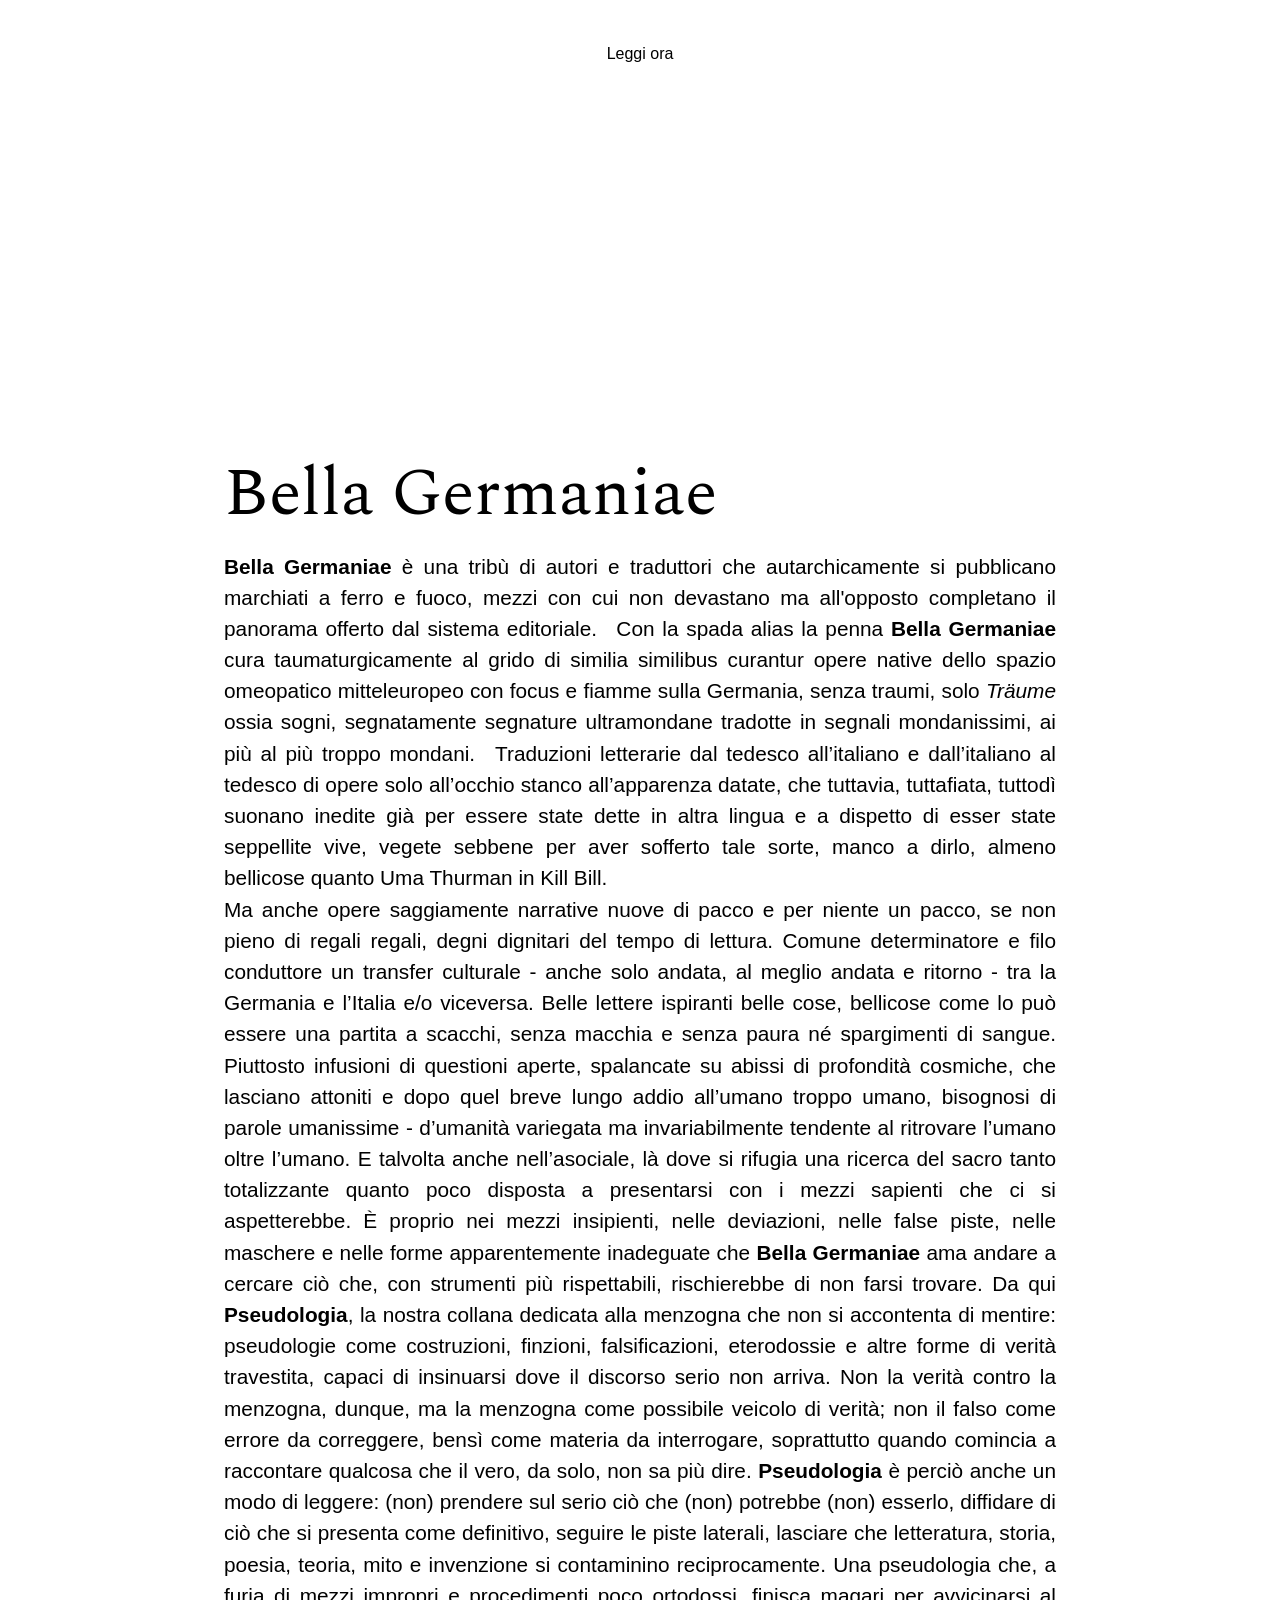
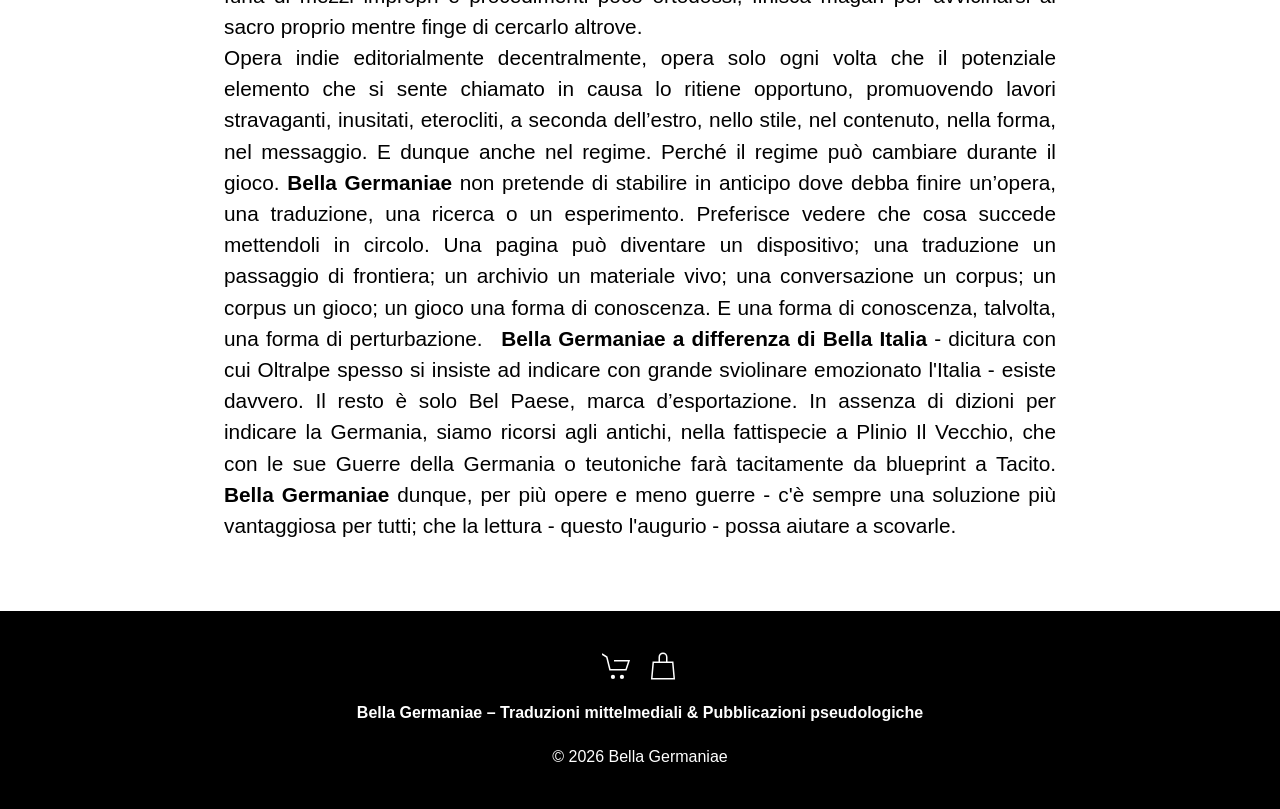
==== commit 9fc5598b: "Update" ====
--- a/index.html
+++ b/index.html
@@ -386,6 +386,24 @@
   .sc-content-button-pair > *:nth-child(2),
   .faq-answer-buttons > *:nth-child(2){
     margin-top:12px !important;
+  }
+}
+
+/* ============================================================
+   MOBILE BUTTONS — NEVER FULL WIDTH
+   ============================================================ */
+@media (max-width:640px){
+  .sc-content-button-pair > *,
+  .faq-answer-buttons > *,
+  .sc-content-button-pair .sc-core-cta,
+  .faq-answer-buttons .sc-core-cta{
+    width:auto !important;
+    max-width:none !important;
+  }
+
+  .sc-content-button-pair,
+  .faq-answer-buttons{
+    align-items:center !important;
   }
 }
 
@@ -883,7 +901,7 @@
 
 <footer class="uk-section uk-section-small" 
 style="background:#000000; color:#ffffff; text-align:center;">
-<div class="footer-social" style="margin-bottom:10px;"><a href="https://www.amazon.it/dp/B0CBDS58C3?binding=paperback" uk-icon="icon: cart; ratio: 1.5" target="_blank" rel="noopener" style="margin:0 8px; color:#ffffff"></a></div>
+<div class="footer-social" style="margin-bottom:10px;"><a href="https://www.amazon.it/dp/B0CBDS58C3?binding=paperback" uk-icon="icon: cart; ratio: 1.5" target="_blank" rel="noopener" style="margin:0 8px; color:#ffffff"></a><a href="https://www.amazon.it/dp/B0HKG6Z46V?binding=paperback" uk-icon="icon: bag; ratio: 1.5" target="_blank" rel="noopener" style="margin:0 8px; color:#ffffff"></a></div>
 
 
 <p><strong>Bella Germaniae – Traduzioni  mittelmediali & Pubblicazioni pseudologiche</strong></p>
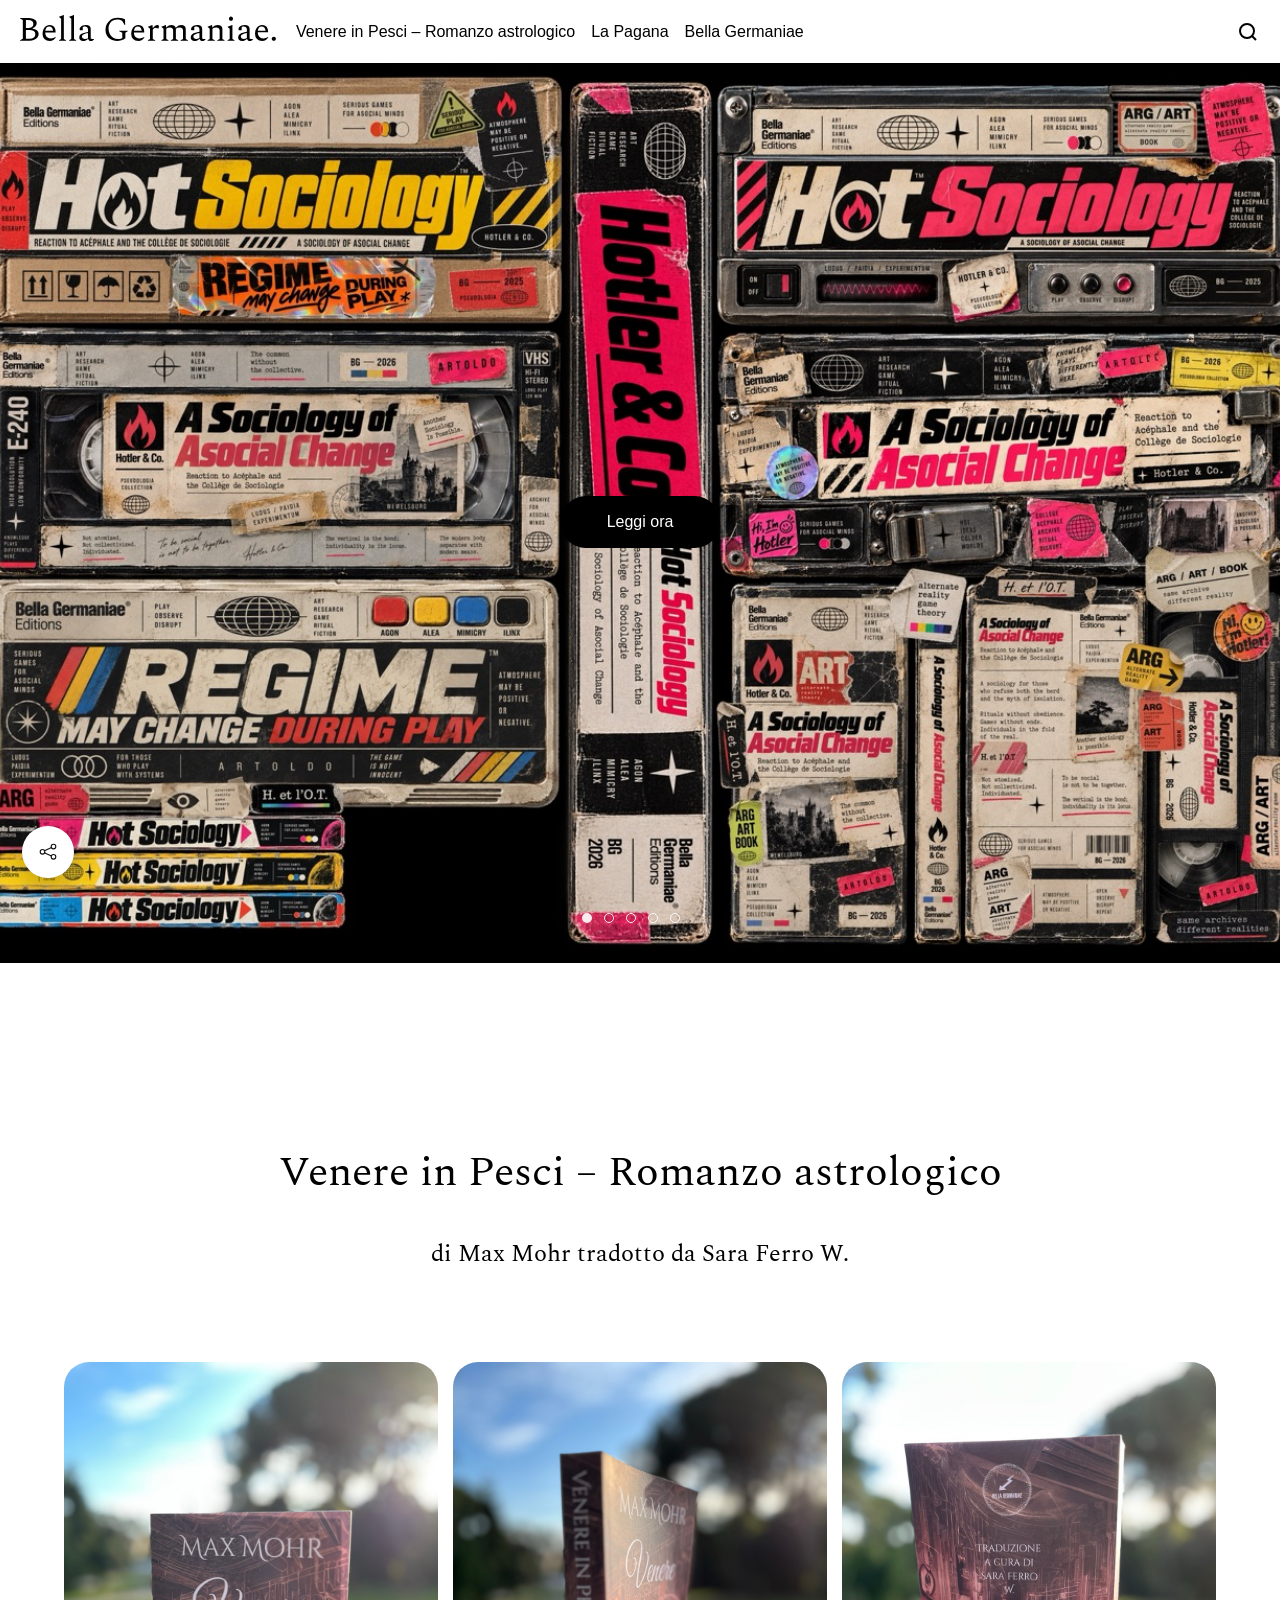
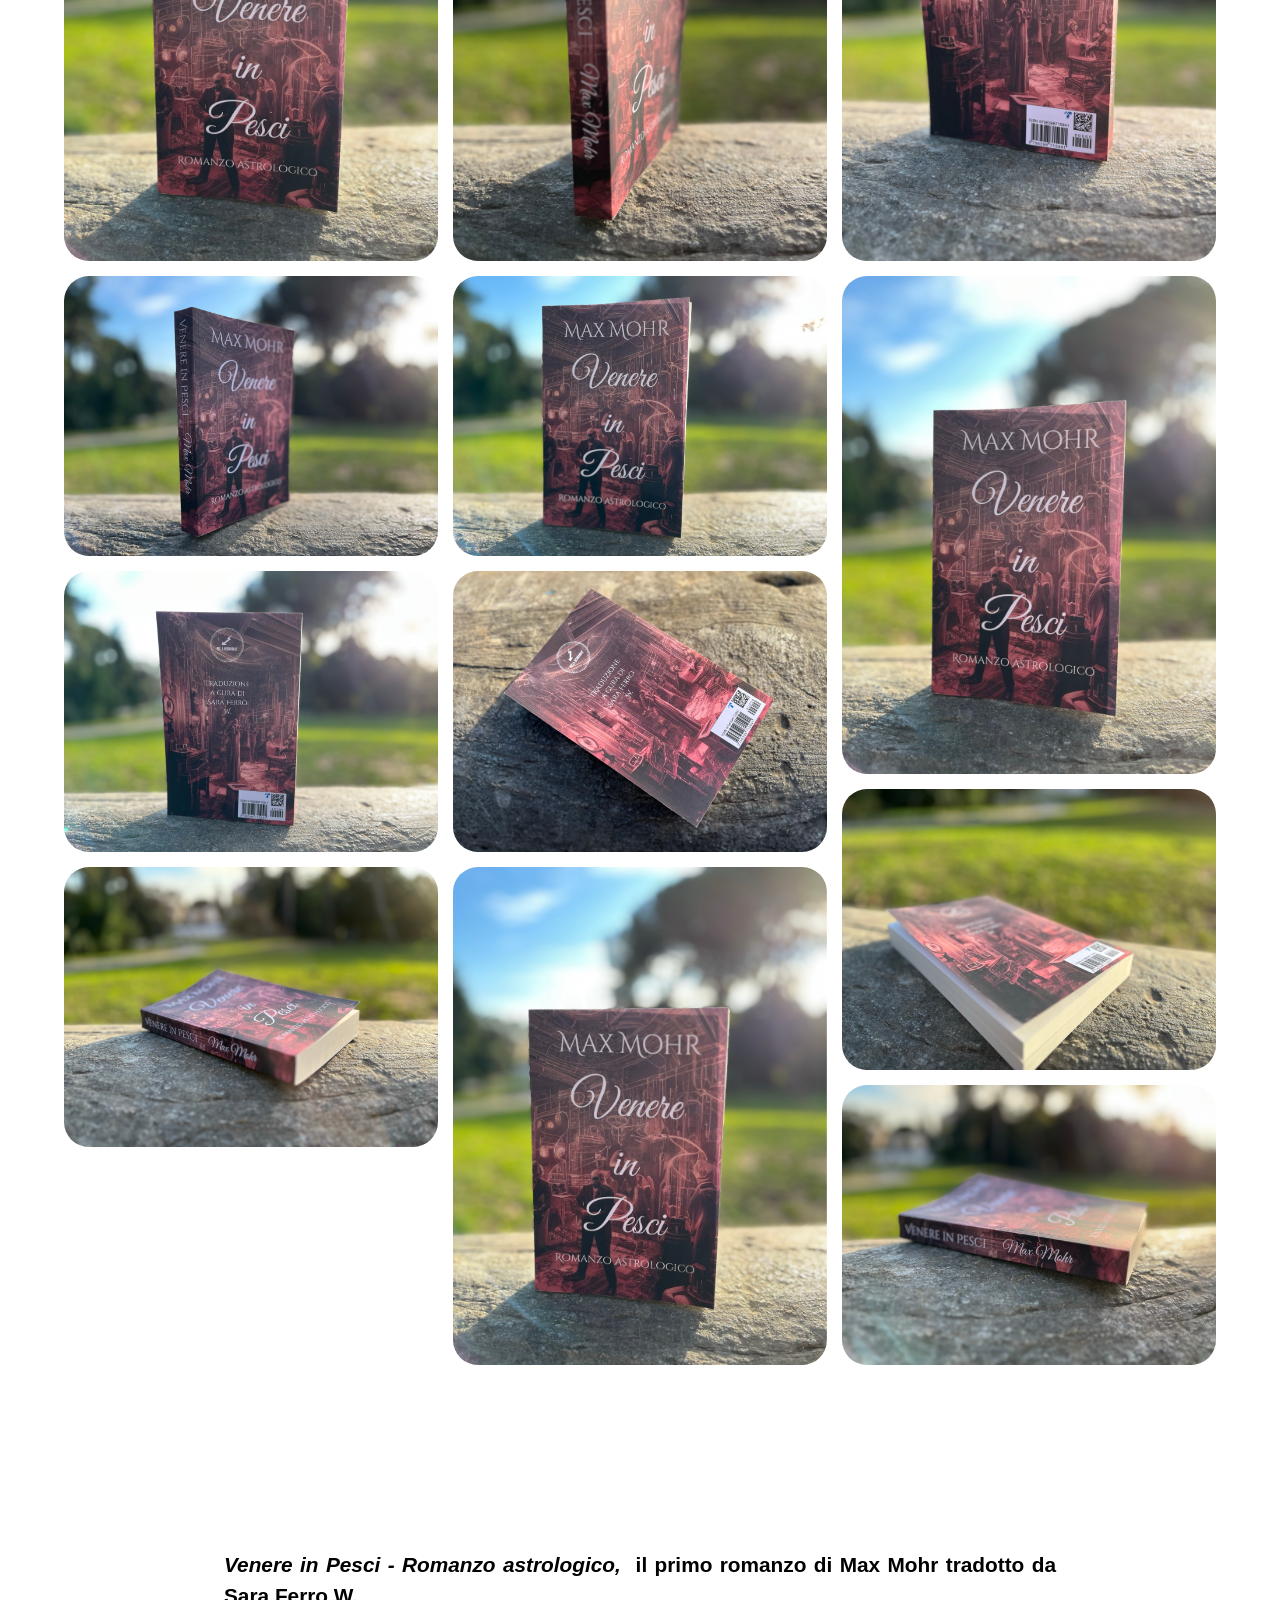
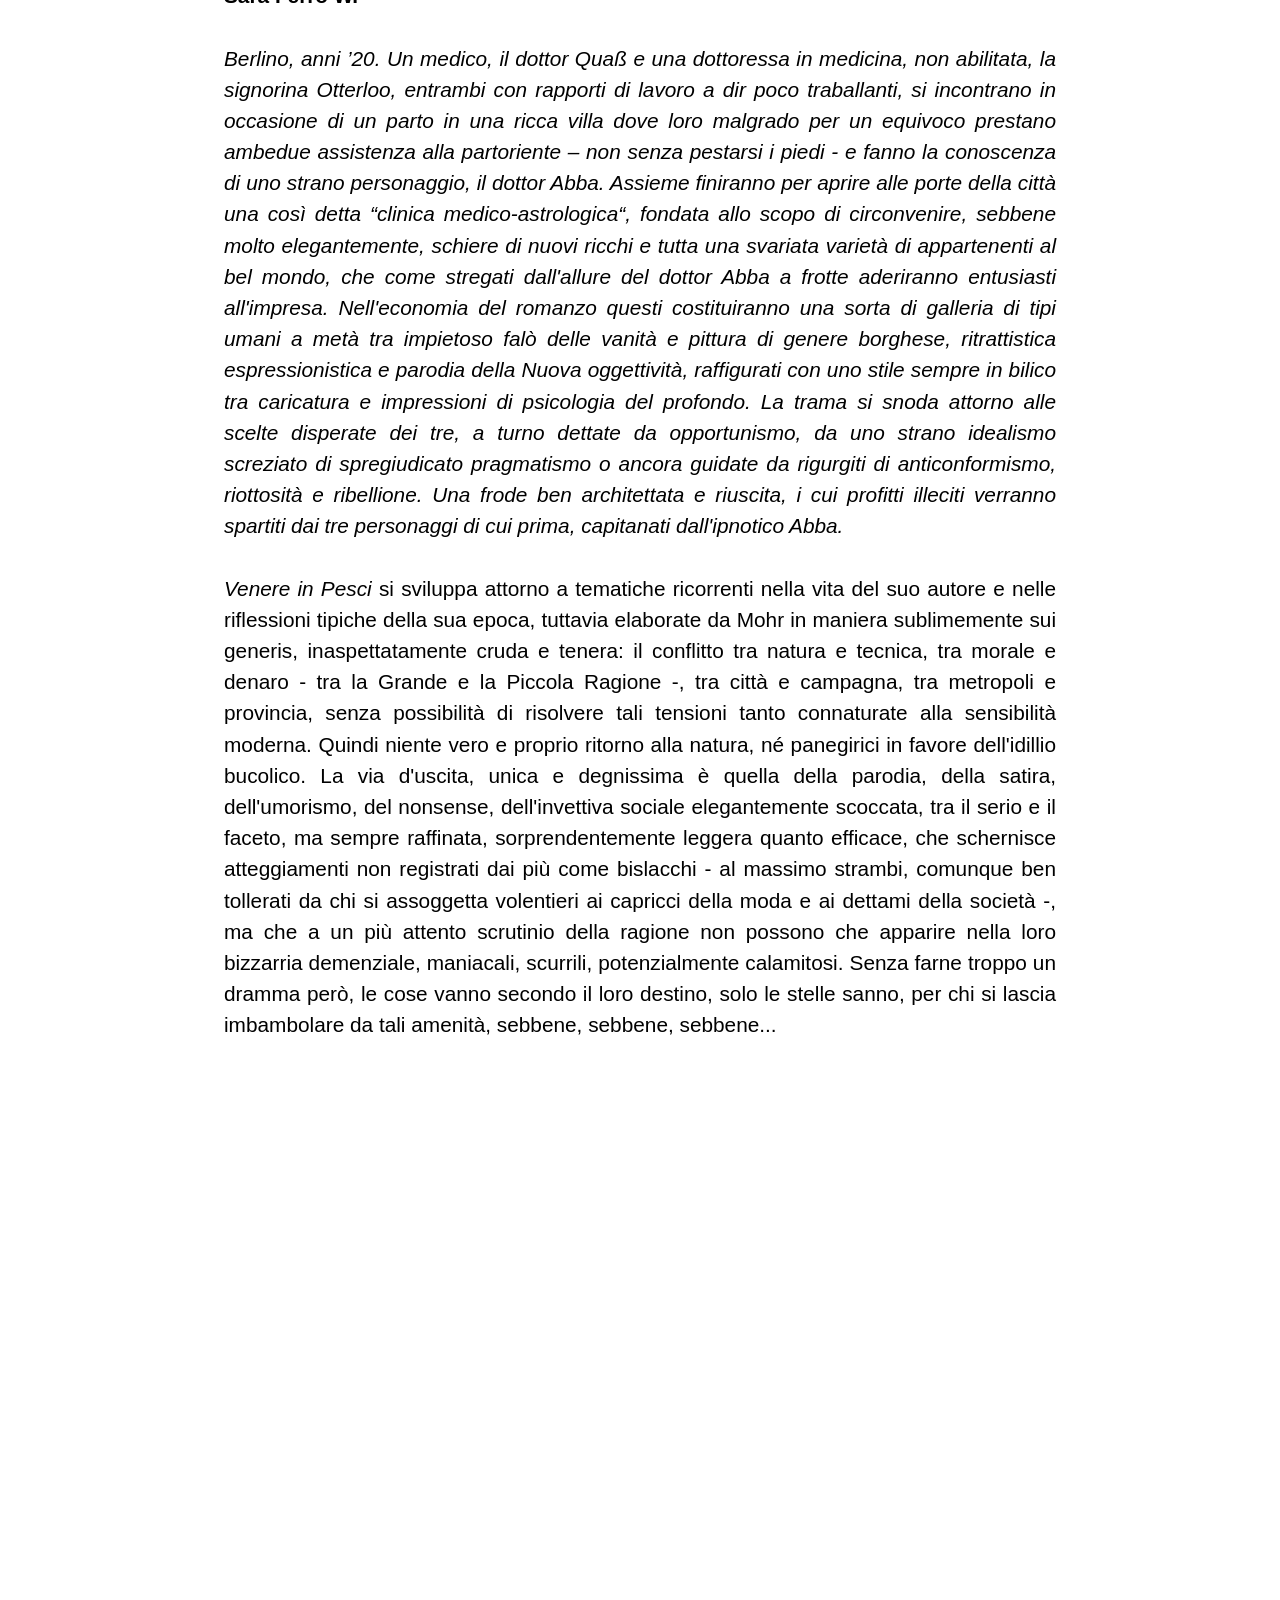
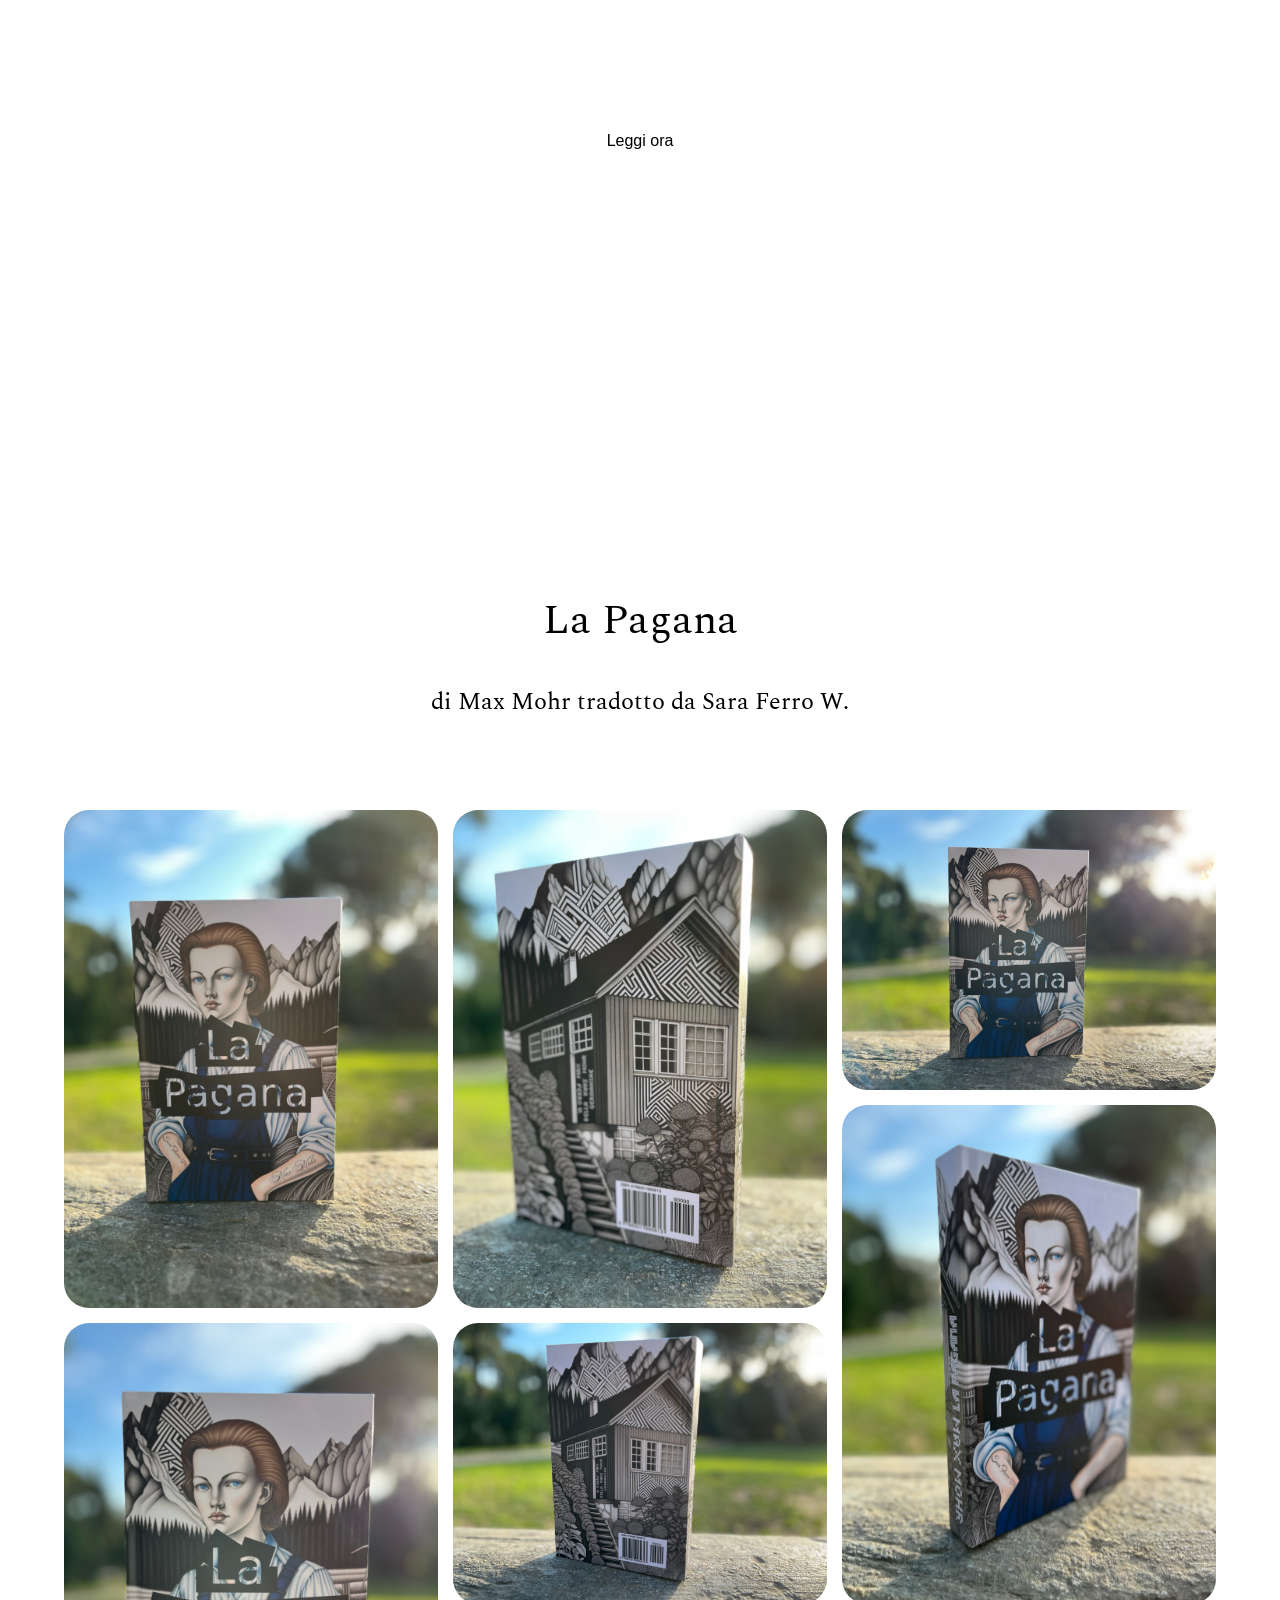
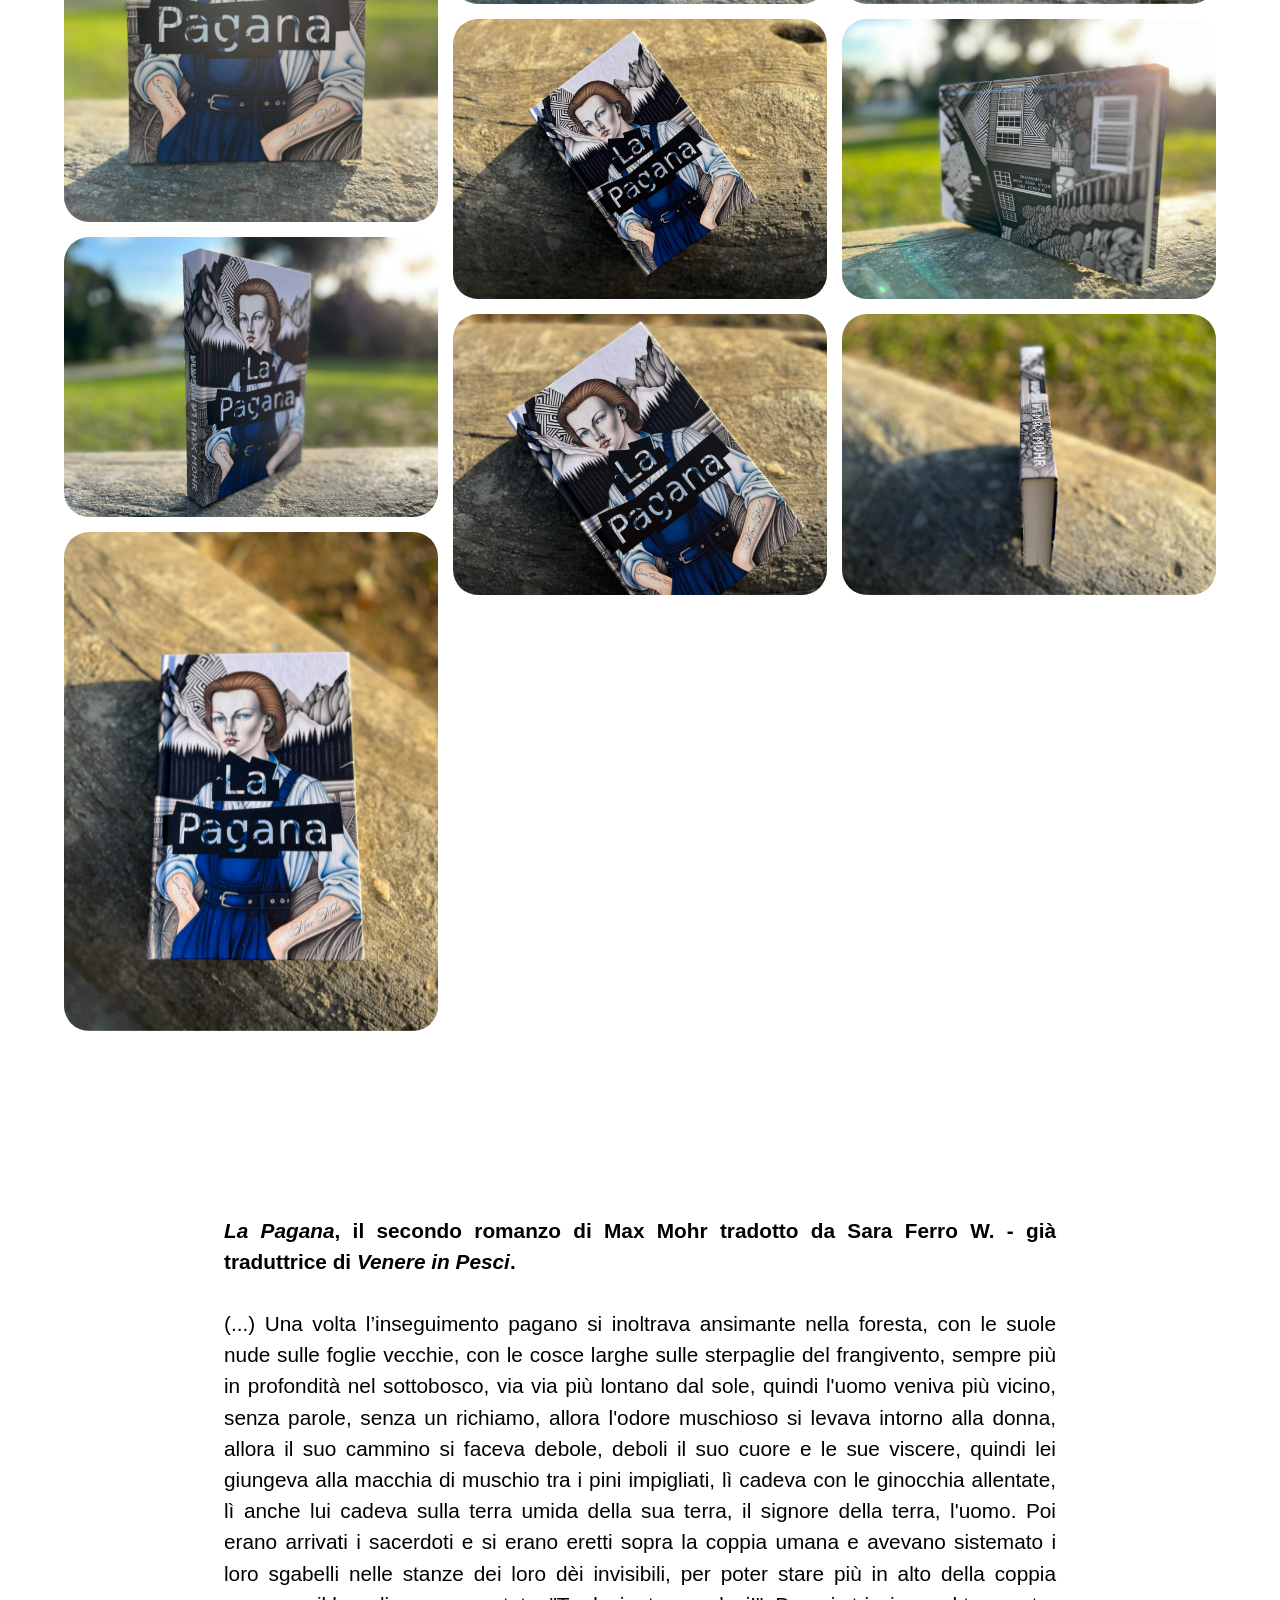
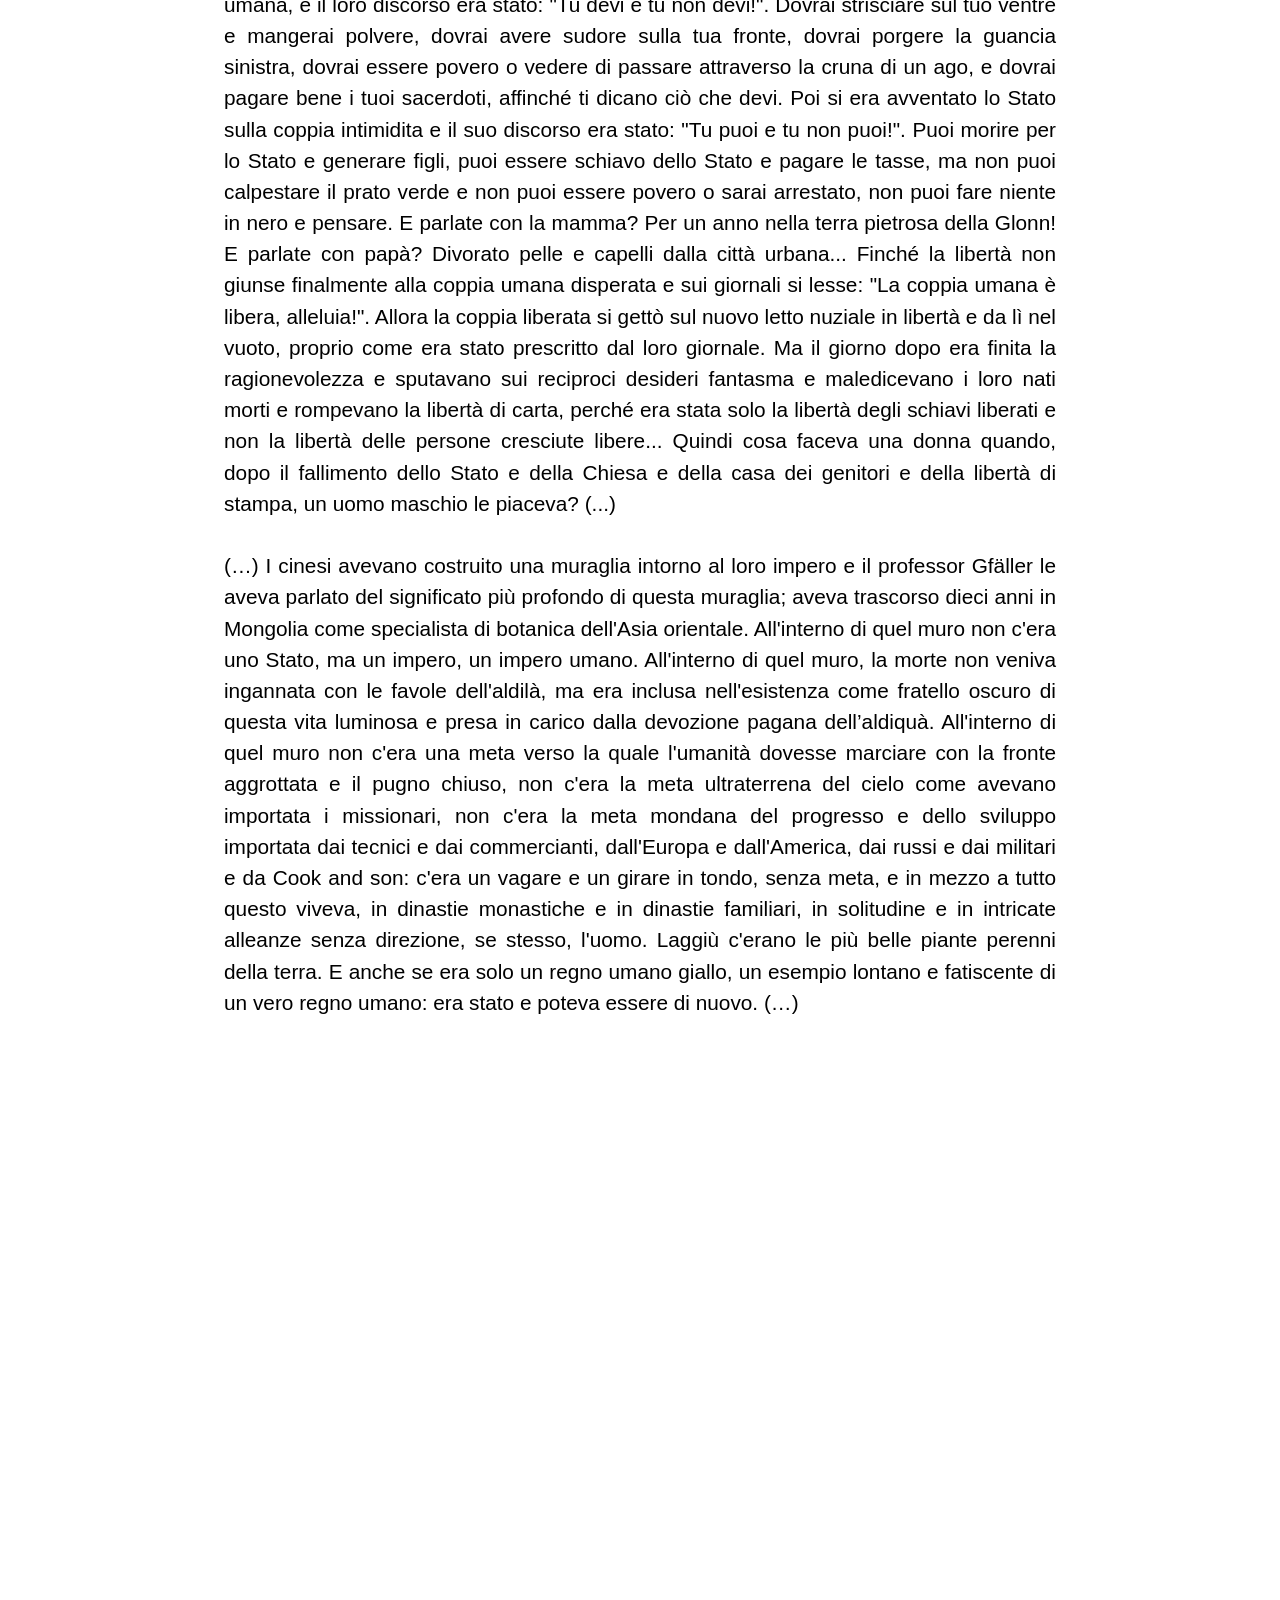
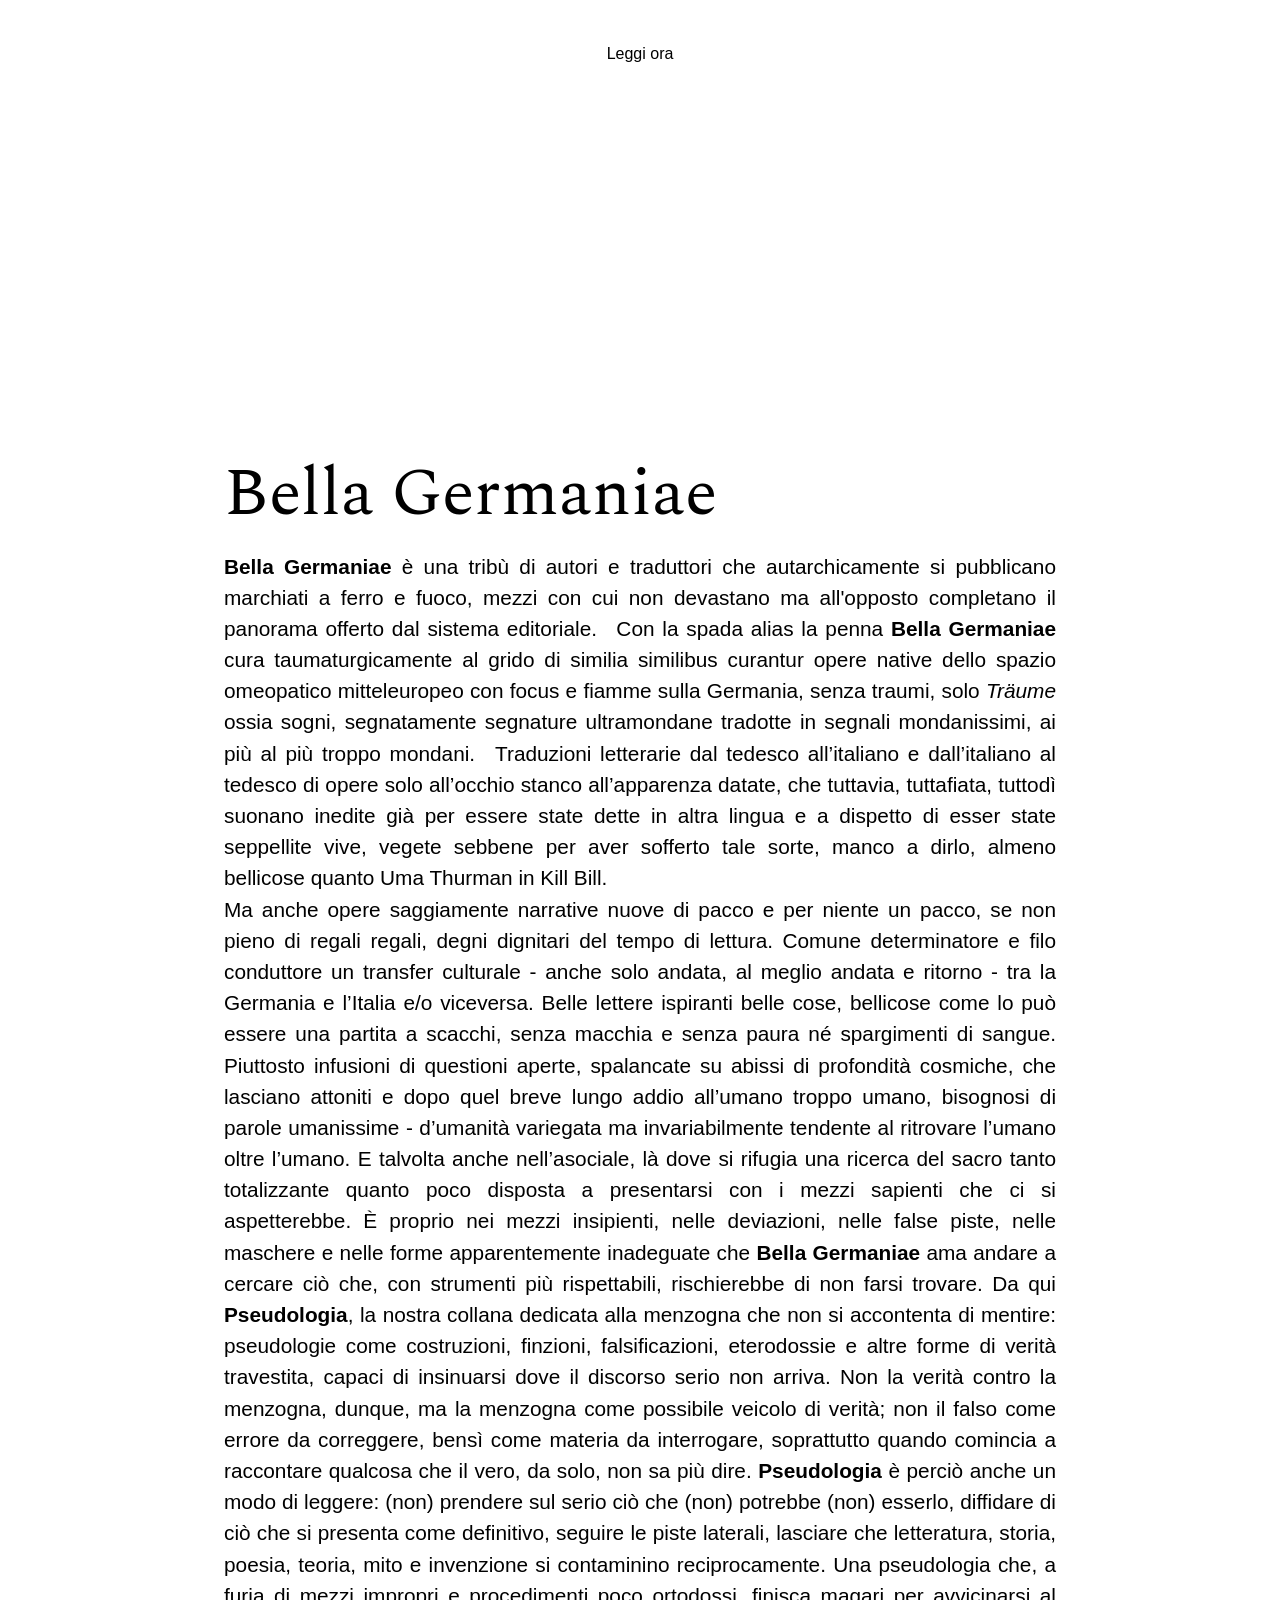
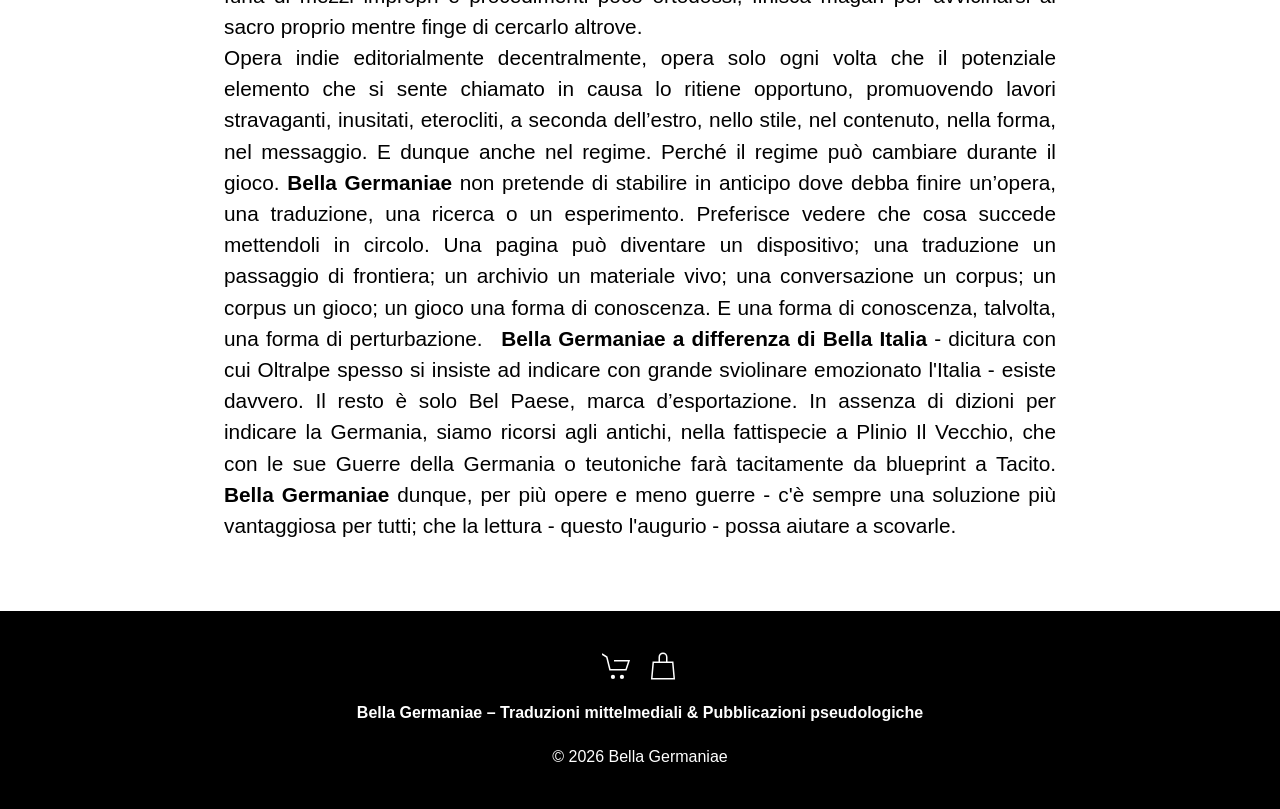
==== commit dec98394: "Update" ====
--- a/index.html
+++ b/index.html
@@ -531,10 +531,30 @@
     setOpen(false);
   });
 
-  // Close on link click
+  // Close on link click. For hash anchors, compensate for the sticky
+  // Dynamic Nav Bar so the target is not hidden underneath it.
   menu.addEventListener('click', function(e){
     var a = e.target && e.target.closest && e.target.closest('a');
-    if (a) setOpen(false);
+    if (!a) return;
+
+    var href = a.getAttribute('href') || '';
+    if (href.charAt(0) === '#') {
+      var id = '';
+      try { id = decodeURIComponent(href.slice(1)); } catch (_) { id = href.slice(1); }
+      var target = document.getElementById(id);
+      if (target) {
+        e.preventDefault();
+        var nav = document.querySelector('nav.uk-navbar-container.sc-dynamic-navbar, nav.sc-dynamic-navbar');
+        var navHeight = nav ? nav.getBoundingClientRect().height : 0;
+        var extra = 12;
+        var top = Math.max(0, target.getBoundingClientRect().top + window.scrollY - navHeight - extra);
+        setOpen(false);
+        window.scrollTo({top:top,behavior:'smooth'});
+        return;
+      }
+    }
+
+    setOpen(false);
   });
 
   // Rebuild on load (and after global links refresh)
@@ -1396,7 +1416,7 @@
 #site-share-panel.sc-open{display:block}.sc-share-action{width:100%;display:flex;align-items:center;gap:10px;border:0;background:transparent;color:inherit;padding:10px 12px;border-radius:12px;cursor:pointer;text-align:left;font:inherit}.sc-share-action:hover{background:rgba(0,0,0,.06)}.sc-share-action svg{width:20px;height:20px}
 @media(max-width:900px){#site-share-toggle{width:40px;height:40px}#site-share-toggle svg{width:20px;height:20px}#site-share-panel{bottom:50px}}
 </style>
-<div id="site-share-widget" data-excluded-pages="[]" data-share-permalink-map="{&quot;home&quot;:&quot;&quot;}" data-share-page-id="home"><button id="site-share-toggle" type="button" aria-label="Share"><span uk-icon="social"></span></button><div id="site-share-panel" role="dialog" aria-label="Share this page"><button type="button" class="sc-share-action" data-share-id="copy-link" data-share-action="copy-link" data-share-template=""><span uk-icon="copy"></span><span>Copy Link</span></button><button type="button" class="sc-share-action" data-share-id="facebook" data-share-action="url" data-share-template="https://www.facebook.com/sharer/sharer.php?u={url}"><span uk-icon="facebook"></span><span>Facebook</span></button><button type="button" class="sc-share-action" data-share-id="x" data-share-action="url" data-share-template="https://twitter.com/intent/tweet?url={url}&amp;text={title}"><span uk-icon="x"></span><span>X / Twitter</span></button><button type="button" class="sc-share-action" data-share-id="linkedin" data-share-action="url" data-share-template="https://www.linkedin.com/sharing/share-offsite/?url={url}"><span uk-icon="linkedin"></span><span>LinkedIn</span></button><button type="button" class="sc-share-action" data-share-id="tiktok" data-share-action="copy-open" data-share-template="https://www.tiktok.com/"><span uk-icon="tiktok"></span><span>TikTok</span></button><button type="button" class="sc-share-action" data-share-id="instagram" data-share-action="copy-open" data-share-template="https://www.instagram.com/"><span uk-icon="instagram"></span><span>Instagram</span></button><button type="button" class="sc-share-action" data-share-id="whatsapp" data-share-action="url" data-share-template="https://wa.me/?text={title}%20{url}"><span uk-icon="whatsapp"></span><span>WhatsApp</span></button><button type="button" class="sc-share-action" data-share-id="telegram" data-share-action="url" data-share-template="https://t.me/share/url?url={url}&amp;text={title}"><span uk-icon="telegram"></span><span>Telegram</span></button><button type="button" class="sc-share-action" data-share-id="reddit" data-share-action="url" data-share-template="https://www.reddit.com/submit?url={url}&amp;title={title}"><span uk-icon="reddit"></span><span>Reddit</span></button><button type="button" class="sc-share-action" data-share-id="threads" data-share-action="url" data-share-template="https://www.threads.net/intent/post?text={title}%20{url}"><span uk-icon="threads"></span><span>Threads</span></button><button type="button" class="sc-share-action" data-share-id="bluesky" data-share-action="url" data-share-template="https://bsky.app/intent/compose?text={title}%20{url}"><span uk-icon="bluesky"></span><span>Bluesky</span></button><button type="button" class="sc-share-action" data-share-id="mastodon" data-share-action="url" data-share-template="https://mastodon.social/share?text={title}%20{url}"><span uk-icon="mastodon"></span><span>Mastodon</span></button><button type="button" class="sc-share-action" data-share-id="pinterest" data-share-action="url" data-share-template="https://pinterest.com/pin/create/button/?url={url}&amp;description={title}"><span uk-icon="pinterest"></span><span>Pinterest</span></button><button type="button" class="sc-share-action" data-share-id="tumblr" data-share-action="url" data-share-template="https://www.tumblr.com/widgets/share/tool?canonicalUrl={url}&amp;title={title}"><span uk-icon="tumblr"></span><span>Tumblr</span></button><button type="button" class="sc-share-action" data-share-id="email" data-share-action="email" data-share-template=""><span uk-icon="mail"></span><span>Email</span></button></div></div>
+<div id="site-share-widget" data-excluded-pages="[]" data-share-permalink-map="{&quot;home&quot;:&quot;&quot;}" data-share-page-id="home"><button id="site-share-toggle" type="button" aria-label="Share"><span uk-icon="social"></span></button><div id="site-share-panel" role="dialog" aria-label="Share this page"><button type="button" class="sc-share-action" data-share-id="copy-link" data-share-action="copy-link" data-share-template="" data-share-success="Link copiato"><span uk-icon="copy"></span><span>Copia link</span></button><button type="button" class="sc-share-action" data-share-id="facebook" data-share-action="url" data-share-template="https://www.facebook.com/sharer/sharer.php?u={url}" data-share-success=""><span uk-icon="facebook"></span><span>Facebook</span></button><button type="button" class="sc-share-action" data-share-id="x" data-share-action="url" data-share-template="https://twitter.com/intent/tweet?url={url}&amp;text={title}" data-share-success=""><span uk-icon="x"></span><span>X / Twitter</span></button><button type="button" class="sc-share-action" data-share-id="linkedin" data-share-action="url" data-share-template="https://www.linkedin.com/sharing/share-offsite/?url={url}" data-share-success=""><span uk-icon="linkedin"></span><span>LinkedIn</span></button><button type="button" class="sc-share-action" data-share-id="tiktok" data-share-action="copy-open" data-share-template="https://www.tiktok.com/" data-share-success=""><span uk-icon="tiktok"></span><span>TikTok</span></button><button type="button" class="sc-share-action" data-share-id="instagram" data-share-action="copy-open" data-share-template="https://www.instagram.com/" data-share-success=""><span uk-icon="instagram"></span><span>Instagram</span></button><button type="button" class="sc-share-action" data-share-id="whatsapp" data-share-action="url" data-share-template="https://wa.me/?text={title}%20{url}" data-share-success=""><span uk-icon="whatsapp"></span><span>WhatsApp</span></button><button type="button" class="sc-share-action" data-share-id="telegram" data-share-action="url" data-share-template="https://t.me/share/url?url={url}&amp;text={title}" data-share-success=""><span uk-icon="telegram"></span><span>Telegram</span></button><button type="button" class="sc-share-action" data-share-id="reddit" data-share-action="url" data-share-template="https://www.reddit.com/submit?url={url}&amp;title={title}" data-share-success=""><span uk-icon="reddit"></span><span>Reddit</span></button><button type="button" class="sc-share-action" data-share-id="threads" data-share-action="url" data-share-template="https://www.threads.net/intent/post?text={title}%20{url}" data-share-success=""><span uk-icon="threads"></span><span>Threads</span></button><button type="button" class="sc-share-action" data-share-id="bluesky" data-share-action="url" data-share-template="https://bsky.app/intent/compose?text={title}%20{url}" data-share-success=""><span uk-icon="bluesky"></span><span>Bluesky</span></button><button type="button" class="sc-share-action" data-share-id="mastodon" data-share-action="url" data-share-template="https://mastodon.social/share?text={title}%20{url}" data-share-success=""><span uk-icon="mastodon"></span><span>Mastodon</span></button><button type="button" class="sc-share-action" data-share-id="pinterest" data-share-action="url" data-share-template="https://pinterest.com/pin/create/button/?url={url}&amp;description={title}" data-share-success=""><span uk-icon="pinterest"></span><span>Pinterest</span></button><button type="button" class="sc-share-action" data-share-id="tumblr" data-share-action="url" data-share-template="https://www.tumblr.com/widgets/share/tool?canonicalUrl={url}&amp;title={title}" data-share-success=""><span uk-icon="tumblr"></span><span>Tumblr</span></button><button type="button" class="sc-share-action" data-share-id="email" data-share-action="email" data-share-template="" data-share-success=""><span uk-icon="mail"></span><span>Email</span></button></div></div>
 <script>(function(){
  var w=document.getElementById('site-share-widget'),t=document.getElementById('site-share-toggle'),p=document.getElementById('site-share-panel');if(!w||!t||!p)return;
  var excluded=[];try{excluded=JSON.parse(w.getAttribute('data-excluded-pages')||'[]')}catch(e){}
@@ -1412,9 +1432,9 @@
  function fallback(v){var a=document.createElement('textarea');a.value=v;a.style.position='fixed';a.style.opacity='0';document.body.appendChild(a);a.select();try{document.execCommand('copy')}catch(e){}a.remove()}
  function copy(v,done){if(navigator.clipboard&&navigator.clipboard.writeText)navigator.clipboard.writeText(v).then(done).catch(function(){fallback(v);done()});else{fallback(v);done()}}
  function templ(t,u,title){var raw=String(t||'').trim(),U=encodeURIComponent(u),T=encodeURIComponent(title),X=encodeURIComponent((title?title+' ':'')+u);if(!raw)return '';if(/{(?:url|title|text)}/i.test(raw))return raw.split('{url}').join(U).split('{title}').join(T).split('{text}').join(X);return raw+U}
- p.addEventListener('click',function(e){var b=e.target.closest('[data-share-id]');if(!b)return;var action=b.getAttribute('data-share-action'),template=b.getAttribute('data-share-template')||'',url=cleanCurrentLink(),title=document.title||'';
-   if(action==='copy-permalink'){var old=b.innerHTML;copy(configuredPermalink(),function(){b.textContent='Permalink copied';setTimeout(function(){b.innerHTML=old;try{UIkit.update(b)}catch(e){}},1400)})}
-   else if(action==='copy-link'){var old2=b.innerHTML;copy(currentLink(),function(){b.textContent='Link copied';setTimeout(function(){b.innerHTML=old2;try{UIkit.update(b)}catch(e){}},1400)})}
+ p.addEventListener('click',function(e){e.preventDefault();e.stopPropagation();var b=e.target.closest('[data-share-id]');if(!b)return;var action=b.getAttribute('data-share-action'),template=b.getAttribute('data-share-template')||'',url=cleanCurrentLink(),title=document.title||'';
+   if(action==='copy-permalink'){e.stopPropagation();var label=b.querySelector('span:not([uk-icon])'),oldLabel=label?label.textContent:'',success=b.getAttribute('data-share-success')||'Permalink copied';copy(configuredPermalink(),function(){if(label)label.textContent=success;setTimeout(function(){if(label)label.textContent=oldLabel;try{UIkit.update(b)}catch(e){}},1400)})}
+    else if(action==='copy-link'){e.stopPropagation();var label2=b.querySelector('span:not([uk-icon])'),oldLabel2=label2?label2.textContent:'',success2=b.getAttribute('data-share-success')||'Link copied';copy(currentLink(),function(){if(label2)label2.textContent=success2;setTimeout(function(){if(label2)label2.textContent=oldLabel2;try{UIkit.update(b)}catch(e){}},1400)})}
    else if(action==='email'){location.href='mailto:?subject='+encodeURIComponent(title)+'&body='+encodeURIComponent(title+'\n\n'+url)}
    else if(action==='copy-open'){copy(url,function(){openUrl(template)})}
    else if(action==='url'&&template){openUrl(templ(template,url,title))}
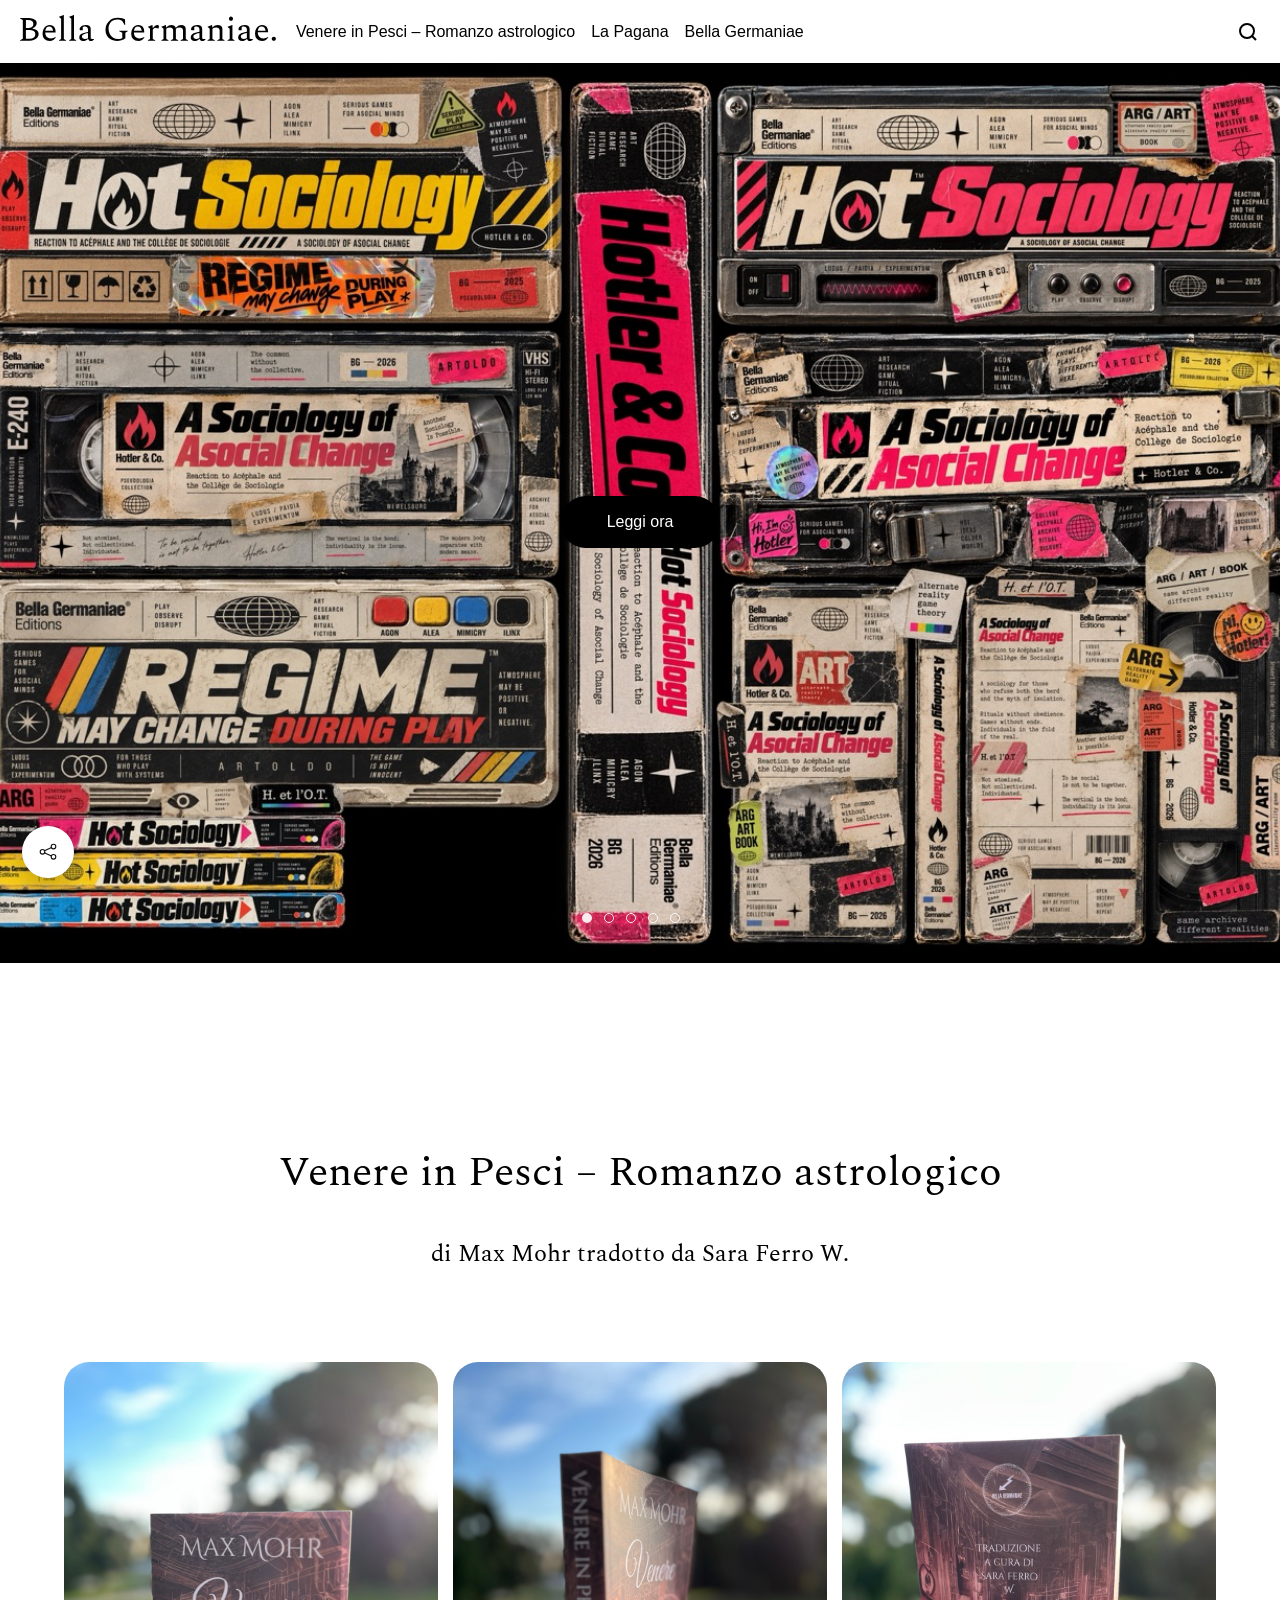
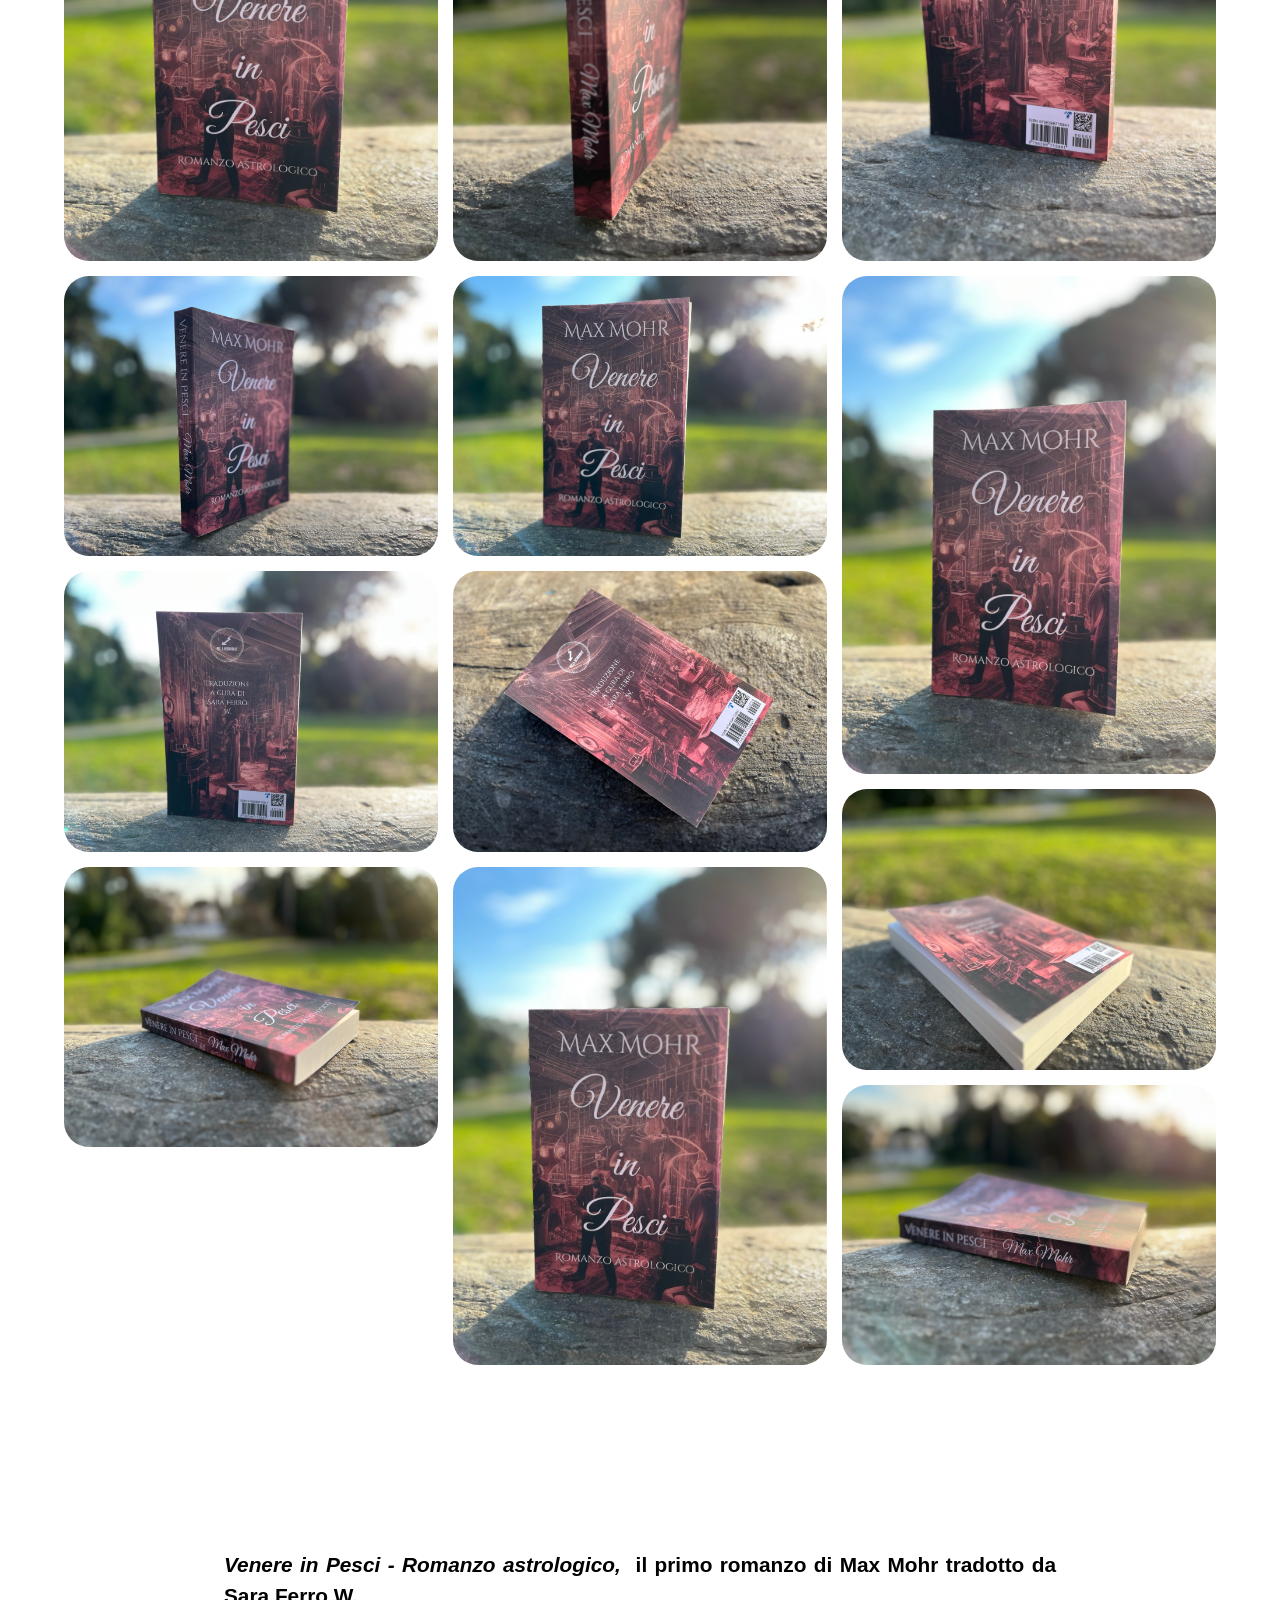
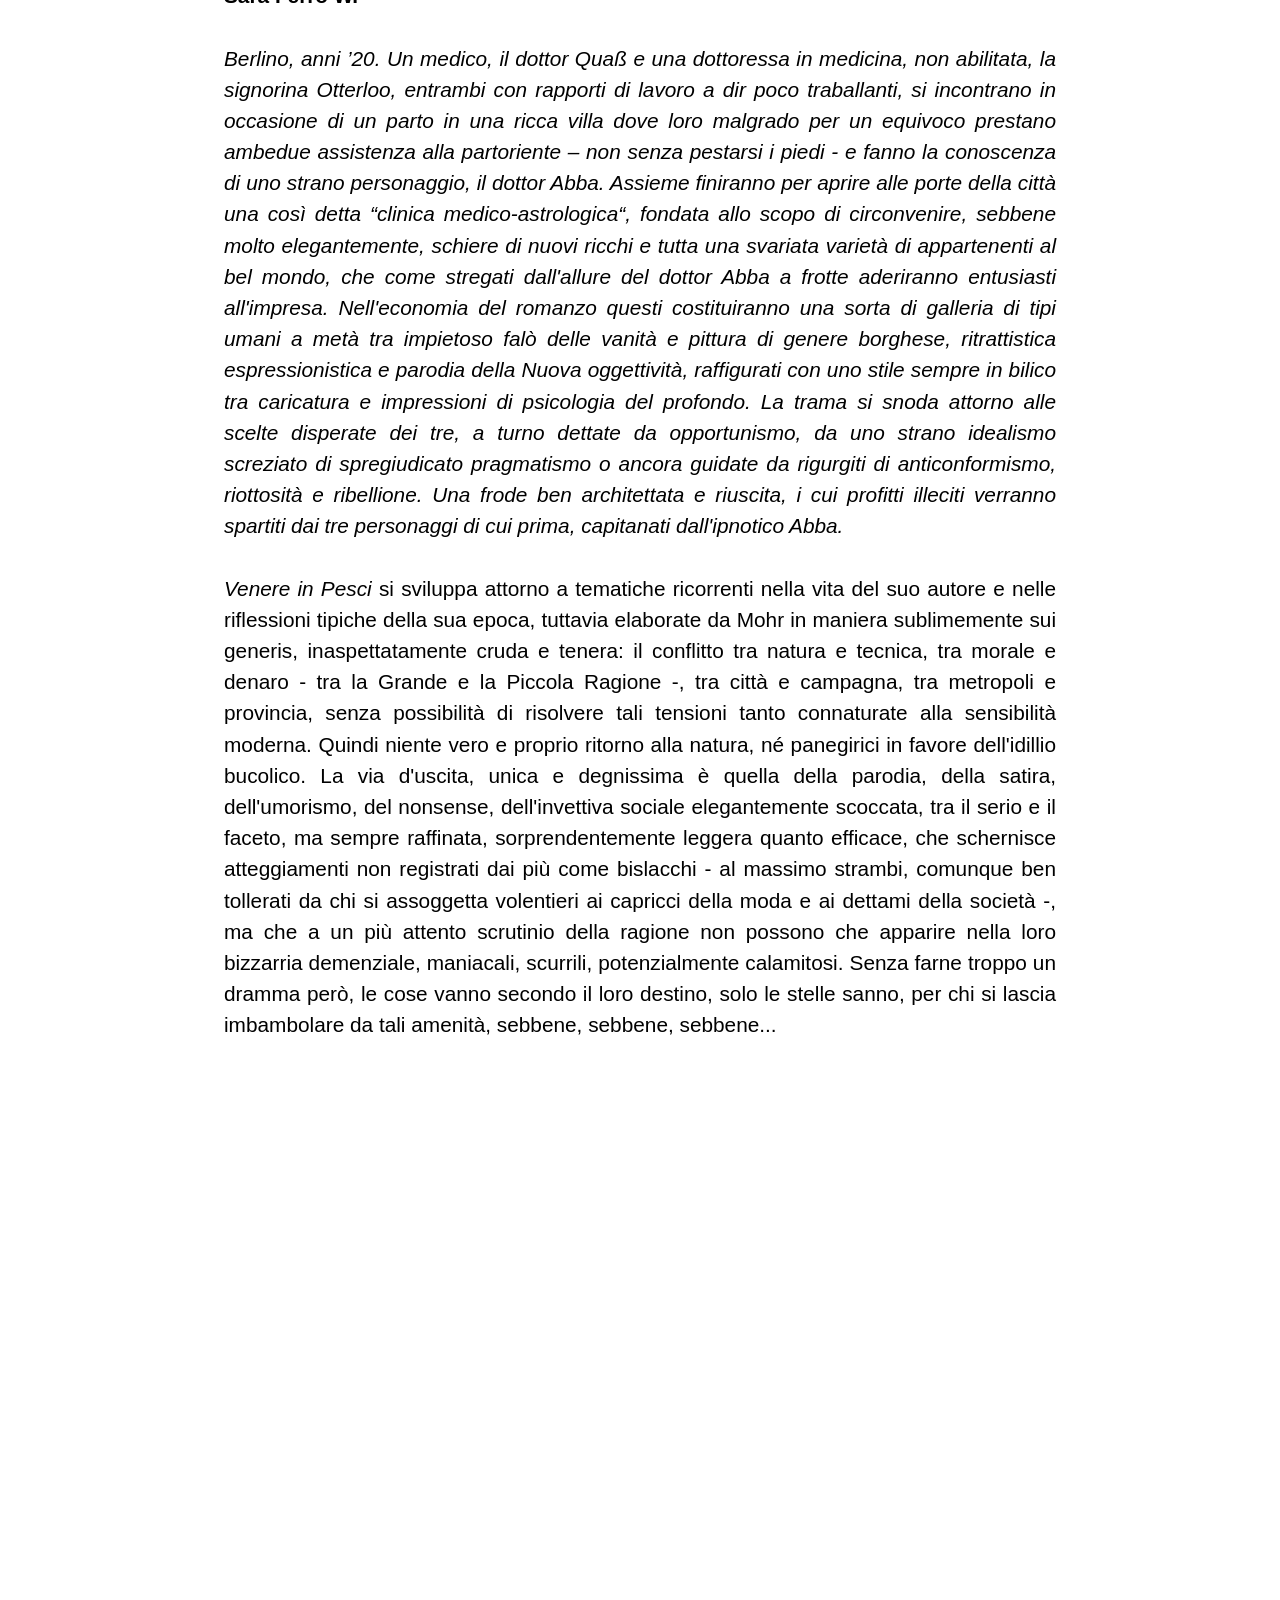
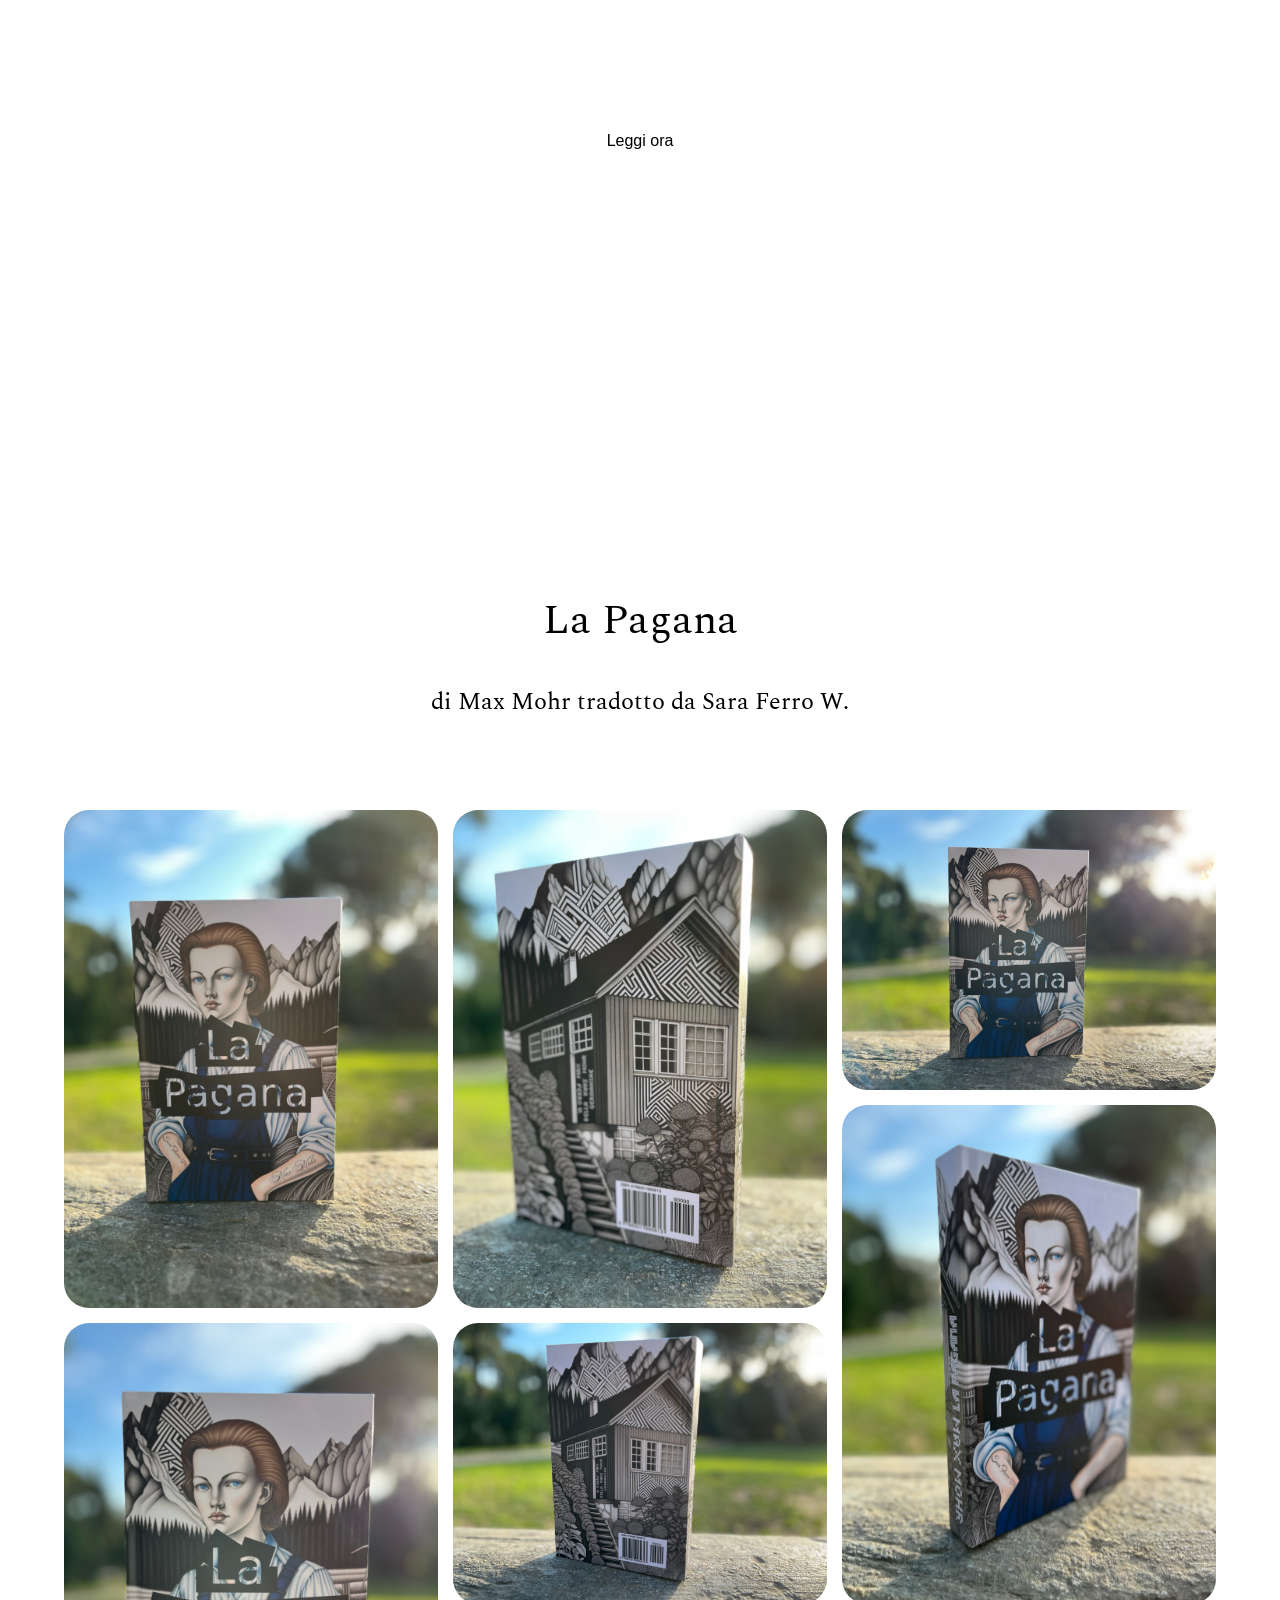
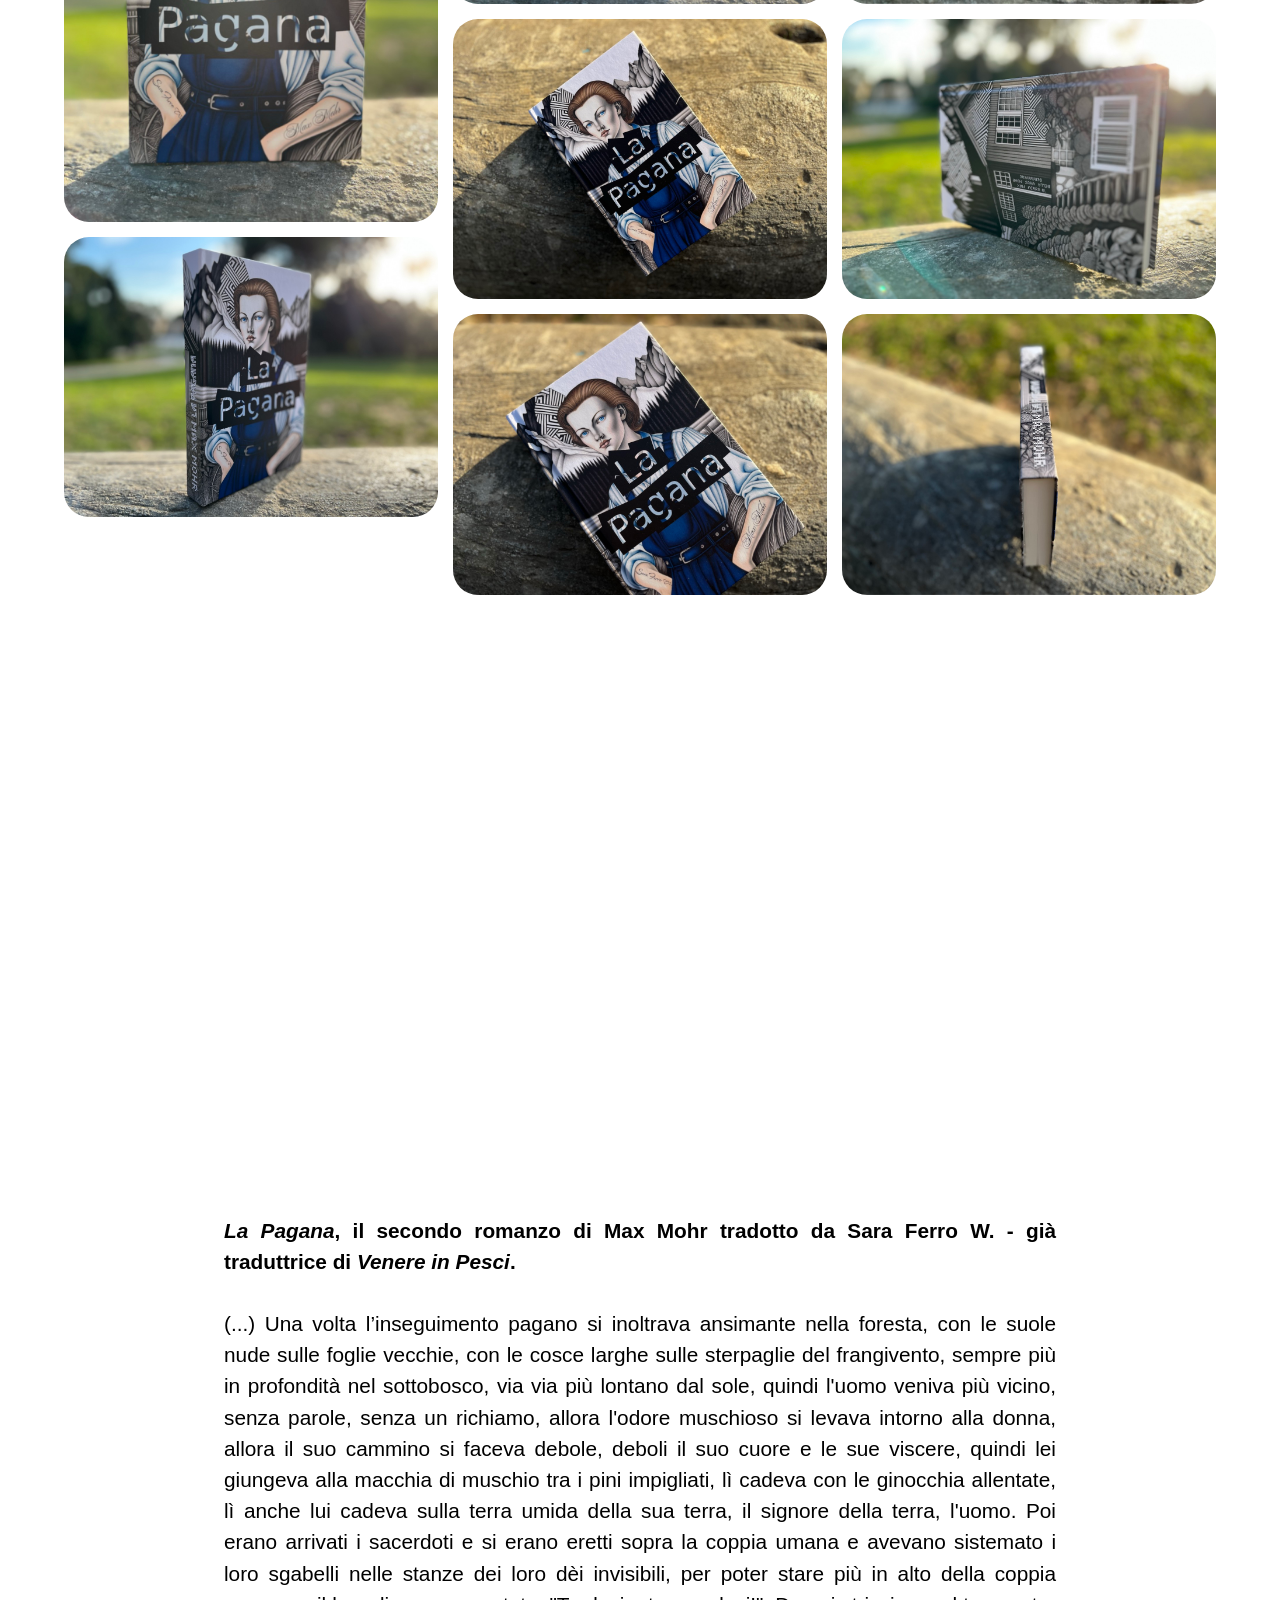
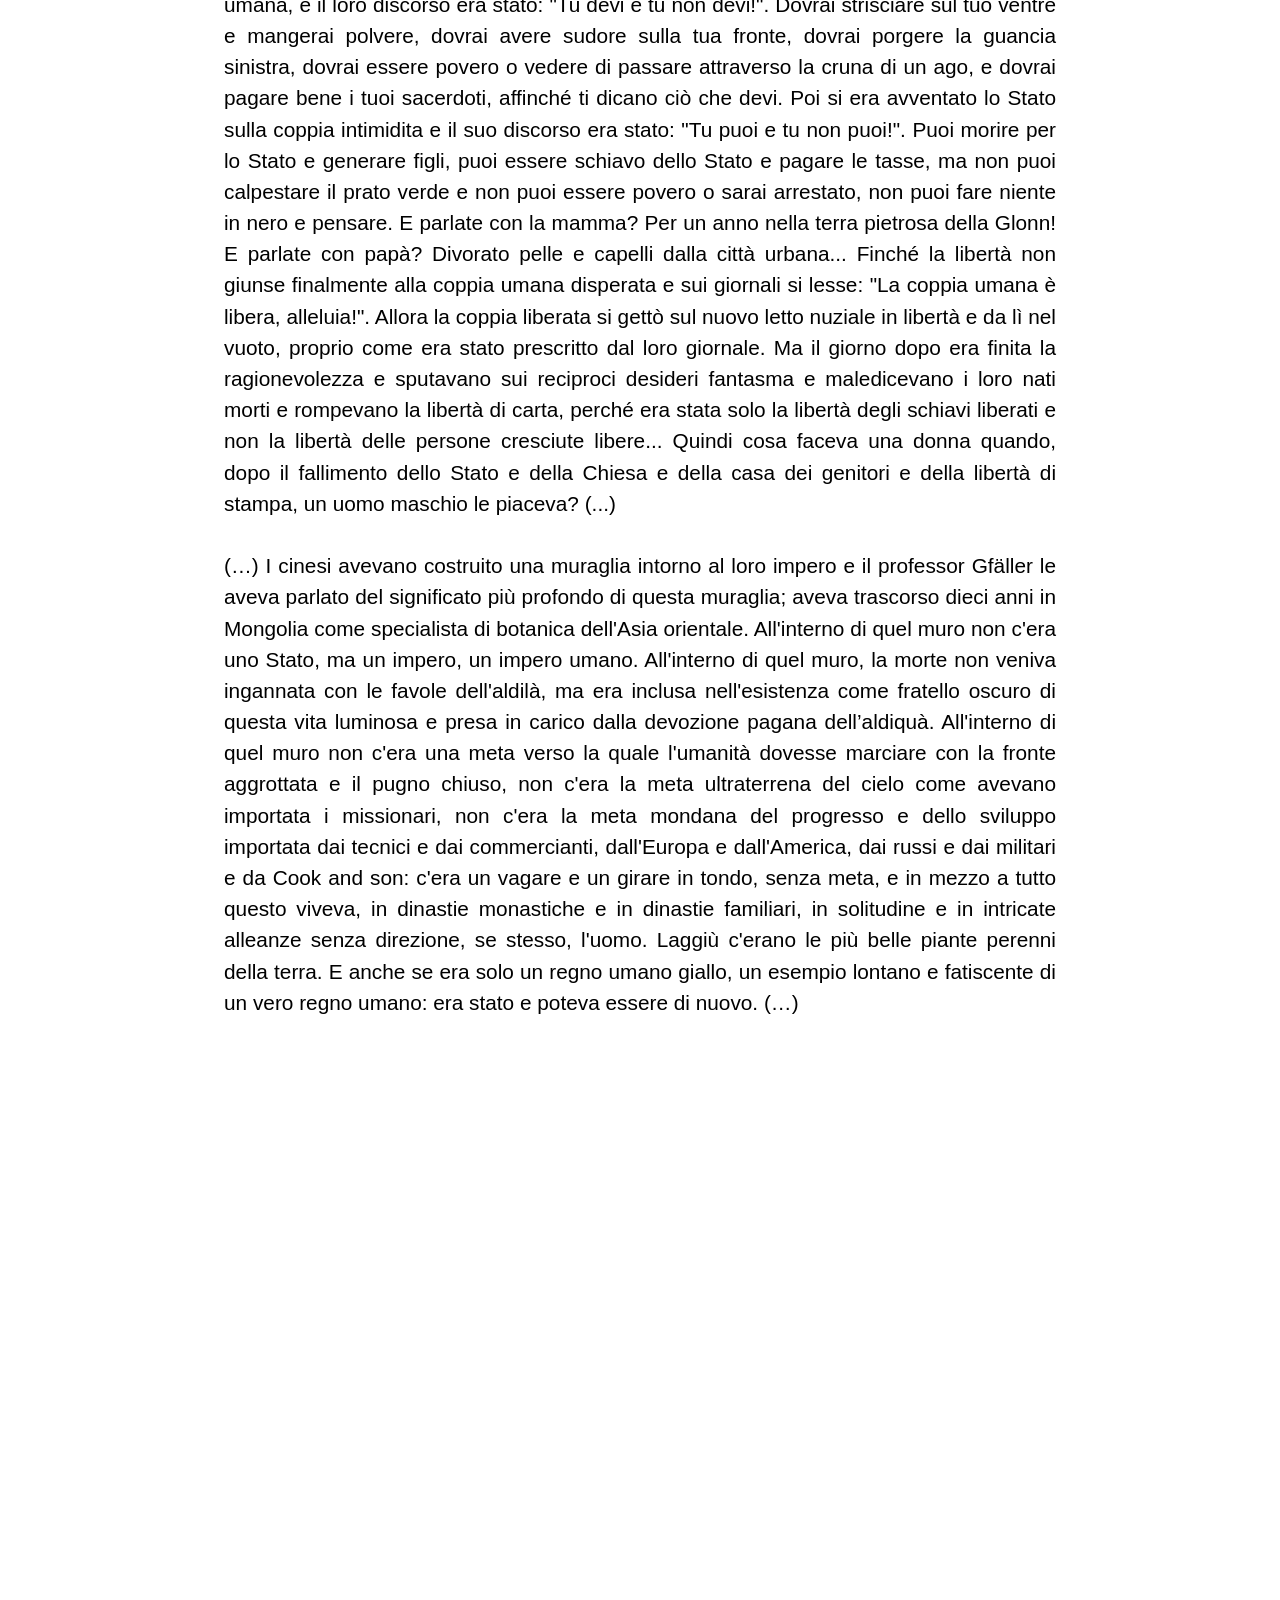
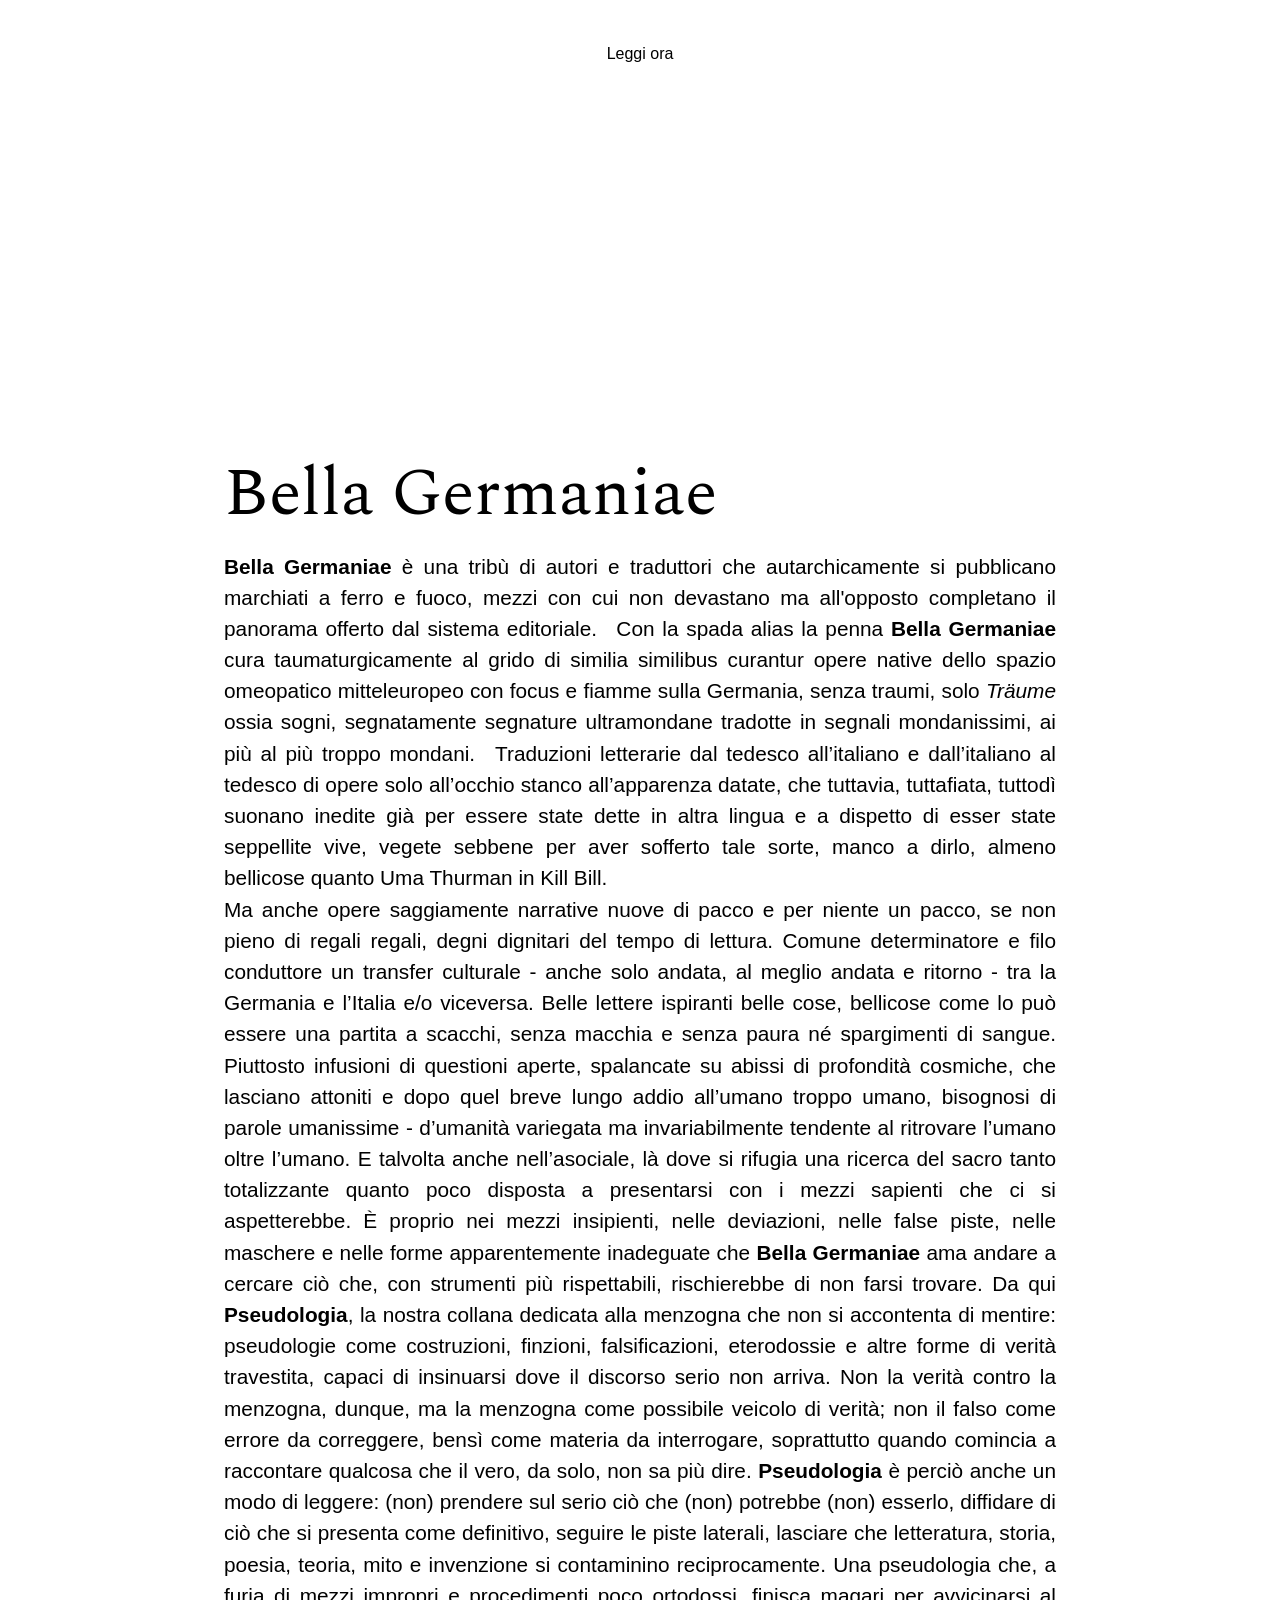
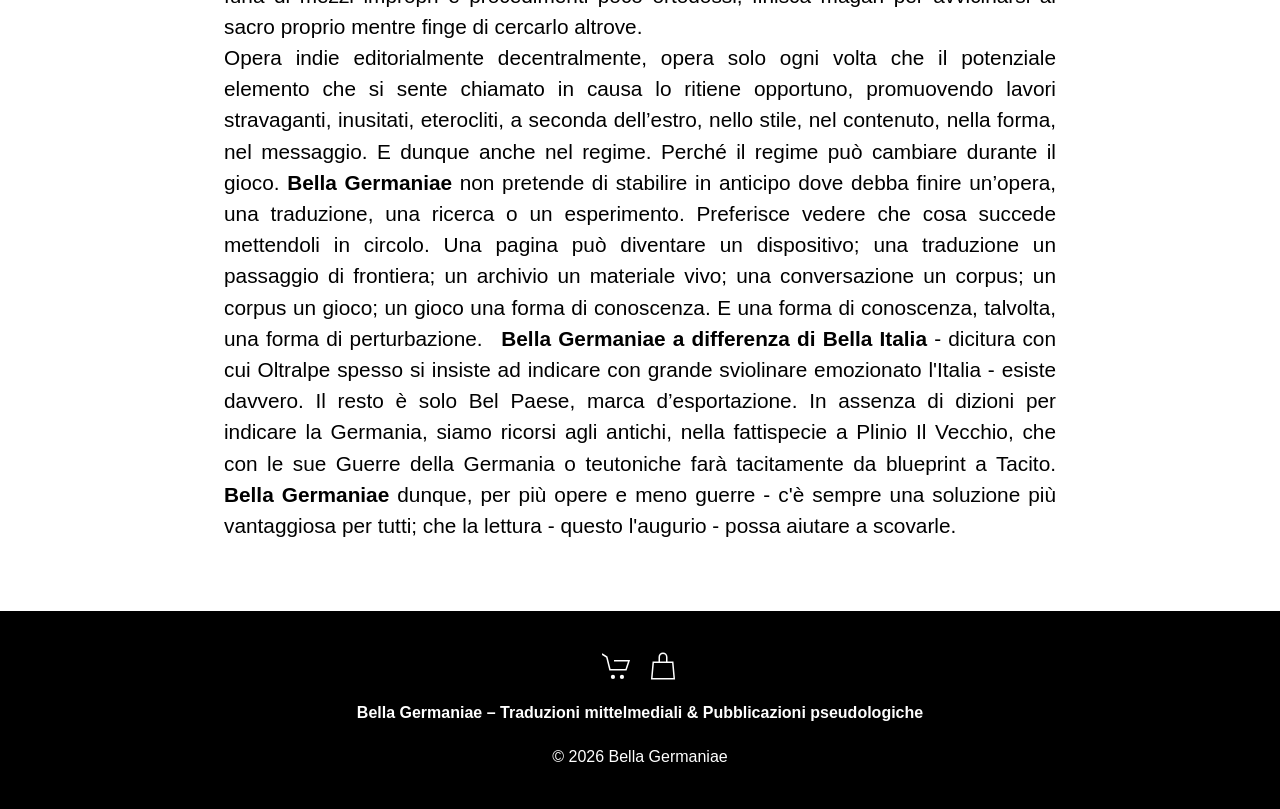
==== commit c1f13aef: "Update" ====
--- a/index.html
+++ b/index.html
@@ -1413,10 +1413,14 @@
 #site-share-widget{position:fixed;left:22px;bottom:22px;z-index:920;font-family:inherit}
 #site-share-toggle{width:52px;height:52px;border:0;border-radius:50%;background:#fff;color:#111;box-shadow:0 8px 24px rgba(0,0,0,.22);cursor:pointer;display:grid;place-items:center}
 #site-share-panel{display:none;position:absolute;left:0;bottom:62px;width:min(280px,82vw);max-height:min(70vh,620px);overflow:auto;padding:10px;background:#fff;color:#111;border-radius:18px;box-shadow:0 12px 36px rgba(0,0,0,.25)}
-#site-share-panel.sc-open{display:block}.sc-share-action{width:100%;display:flex;align-items:center;gap:10px;border:0;background:transparent;color:inherit;padding:10px 12px;border-radius:12px;cursor:pointer;text-align:left;font:inherit}.sc-share-action:hover{background:rgba(0,0,0,.06)}.sc-share-action svg{width:20px;height:20px}
+#site-share-panel.sc-open{display:block}
+/* Preview / Export: keep the Share icon list scrollable without showing a scrollbar. */
+body.sc-user-site #site-share-panel{scrollbar-width:none;-ms-overflow-style:none}
+body.sc-user-site #site-share-panel::-webkit-scrollbar{width:0;height:0;display:none}
+.sc-share-action{width:100%;display:flex;align-items:center;gap:10px;border:0;background:transparent;color:inherit;padding:10px 12px;border-radius:12px;cursor:pointer;text-align:left;font:inherit}.sc-share-action:hover{background:rgba(0,0,0,.06)}.sc-share-action svg{width:20px;height:20px}
 @media(max-width:900px){#site-share-toggle{width:40px;height:40px}#site-share-toggle svg{width:20px;height:20px}#site-share-panel{bottom:50px}}
 </style>
-<div id="site-share-widget" data-excluded-pages="[]" data-share-permalink-map="{&quot;home&quot;:&quot;&quot;}" data-share-page-id="home"><button id="site-share-toggle" type="button" aria-label="Share"><span uk-icon="social"></span></button><div id="site-share-panel" role="dialog" aria-label="Share this page"><button type="button" class="sc-share-action" data-share-id="copy-link" data-share-action="copy-link" data-share-template="" data-share-success="Link copiato"><span uk-icon="copy"></span><span>Copia link</span></button><button type="button" class="sc-share-action" data-share-id="facebook" data-share-action="url" data-share-template="https://www.facebook.com/sharer/sharer.php?u={url}" data-share-success=""><span uk-icon="facebook"></span><span>Facebook</span></button><button type="button" class="sc-share-action" data-share-id="x" data-share-action="url" data-share-template="https://twitter.com/intent/tweet?url={url}&amp;text={title}" data-share-success=""><span uk-icon="x"></span><span>X / Twitter</span></button><button type="button" class="sc-share-action" data-share-id="linkedin" data-share-action="url" data-share-template="https://www.linkedin.com/sharing/share-offsite/?url={url}" data-share-success=""><span uk-icon="linkedin"></span><span>LinkedIn</span></button><button type="button" class="sc-share-action" data-share-id="tiktok" data-share-action="copy-open" data-share-template="https://www.tiktok.com/" data-share-success=""><span uk-icon="tiktok"></span><span>TikTok</span></button><button type="button" class="sc-share-action" data-share-id="instagram" data-share-action="copy-open" data-share-template="https://www.instagram.com/" data-share-success=""><span uk-icon="instagram"></span><span>Instagram</span></button><button type="button" class="sc-share-action" data-share-id="whatsapp" data-share-action="url" data-share-template="https://wa.me/?text={title}%20{url}" data-share-success=""><span uk-icon="whatsapp"></span><span>WhatsApp</span></button><button type="button" class="sc-share-action" data-share-id="telegram" data-share-action="url" data-share-template="https://t.me/share/url?url={url}&amp;text={title}" data-share-success=""><span uk-icon="telegram"></span><span>Telegram</span></button><button type="button" class="sc-share-action" data-share-id="reddit" data-share-action="url" data-share-template="https://www.reddit.com/submit?url={url}&amp;title={title}" data-share-success=""><span uk-icon="reddit"></span><span>Reddit</span></button><button type="button" class="sc-share-action" data-share-id="threads" data-share-action="url" data-share-template="https://www.threads.net/intent/post?text={title}%20{url}" data-share-success=""><span uk-icon="threads"></span><span>Threads</span></button><button type="button" class="sc-share-action" data-share-id="bluesky" data-share-action="url" data-share-template="https://bsky.app/intent/compose?text={title}%20{url}" data-share-success=""><span uk-icon="bluesky"></span><span>Bluesky</span></button><button type="button" class="sc-share-action" data-share-id="mastodon" data-share-action="url" data-share-template="https://mastodon.social/share?text={title}%20{url}" data-share-success=""><span uk-icon="mastodon"></span><span>Mastodon</span></button><button type="button" class="sc-share-action" data-share-id="pinterest" data-share-action="url" data-share-template="https://pinterest.com/pin/create/button/?url={url}&amp;description={title}" data-share-success=""><span uk-icon="pinterest"></span><span>Pinterest</span></button><button type="button" class="sc-share-action" data-share-id="tumblr" data-share-action="url" data-share-template="https://www.tumblr.com/widgets/share/tool?canonicalUrl={url}&amp;title={title}" data-share-success=""><span uk-icon="tumblr"></span><span>Tumblr</span></button><button type="button" class="sc-share-action" data-share-id="email" data-share-action="email" data-share-template="" data-share-success=""><span uk-icon="mail"></span><span>Email</span></button></div></div>
+<div id="site-share-widget" data-excluded-pages="[]" data-share-permalink-map="{&quot;home&quot;:&quot;&quot;}" data-share-page-id="home"><button id="site-share-toggle" type="button" aria-label="Share"><span uk-icon="social"></span></button><div id="site-share-panel" role="dialog" aria-label="Share this page"><button type="button" class="sc-share-action" data-share-id="copy-link" data-share-action="copy-link" data-share-template="" data-share-success="Link copiato"><span uk-icon="copy"></span><span>Copia link</span></button><button type="button" class="sc-share-action" data-share-id="email" data-share-action="email" data-share-template="" data-share-success=""><span uk-icon="mail"></span><span>Email</span></button><button type="button" class="sc-share-action" data-share-id="facebook" data-share-action="url" data-share-template="https://www.facebook.com/sharer/sharer.php?u={url}" data-share-success=""><span uk-icon="facebook"></span><span>Facebook</span></button><button type="button" class="sc-share-action" data-share-id="x" data-share-action="url" data-share-template="https://twitter.com/intent/tweet?url={url}&amp;text={title}" data-share-success=""><span uk-icon="x"></span><span>X / Twitter</span></button><button type="button" class="sc-share-action" data-share-id="linkedin" data-share-action="url" data-share-template="https://www.linkedin.com/sharing/share-offsite/?url={url}" data-share-success=""><span uk-icon="linkedin"></span><span>LinkedIn</span></button><button type="button" class="sc-share-action" data-share-id="tiktok" data-share-action="copy-open" data-share-template="https://www.tiktok.com/" data-share-success=""><span uk-icon="tiktok"></span><span>TikTok</span></button><button type="button" class="sc-share-action" data-share-id="instagram" data-share-action="copy-open" data-share-template="https://www.instagram.com/" data-share-success=""><span uk-icon="instagram"></span><span>Instagram</span></button><button type="button" class="sc-share-action" data-share-id="whatsapp" data-share-action="url" data-share-template="https://wa.me/?text={title}%20{url}" data-share-success=""><span uk-icon="whatsapp"></span><span>WhatsApp</span></button><button type="button" class="sc-share-action" data-share-id="telegram" data-share-action="url" data-share-template="https://t.me/share/url?url={url}&amp;text={title}" data-share-success=""><span uk-icon="telegram"></span><span>Telegram</span></button><button type="button" class="sc-share-action" data-share-id="reddit" data-share-action="url" data-share-template="https://www.reddit.com/submit?url={url}&amp;title={title}" data-share-success=""><span uk-icon="reddit"></span><span>Reddit</span></button><button type="button" class="sc-share-action" data-share-id="threads" data-share-action="url" data-share-template="https://www.threads.net/intent/post?text={title}%20{url}" data-share-success=""><span uk-icon="threads"></span><span>Threads</span></button><button type="button" class="sc-share-action" data-share-id="bluesky" data-share-action="url" data-share-template="https://bsky.app/intent/compose?text={title}%20{url}" data-share-success=""><span uk-icon="bluesky"></span><span>Bluesky</span></button><button type="button" class="sc-share-action" data-share-id="mastodon" data-share-action="url" data-share-template="https://mastodon.social/share?text={title}%20{url}" data-share-success=""><span uk-icon="mastodon"></span><span>Mastodon</span></button><button type="button" class="sc-share-action" data-share-id="pinterest" data-share-action="url" data-share-template="https://pinterest.com/pin/create/button/?url={url}&amp;description={title}" data-share-success=""><span uk-icon="pinterest"></span><span>Pinterest</span></button><button type="button" class="sc-share-action" data-share-id="tumblr" data-share-action="url" data-share-template="https://www.tumblr.com/widgets/share/tool?canonicalUrl={url}&amp;title={title}" data-share-success=""><span uk-icon="tumblr"></span><span>Tumblr</span></button></div></div>
 <script>(function(){
  var w=document.getElementById('site-share-widget'),t=document.getElementById('site-share-toggle'),p=document.getElementById('site-share-panel');if(!w||!t||!p)return;
  var excluded=[];try{excluded=JSON.parse(w.getAttribute('data-excluded-pages')||'[]')}catch(e){}
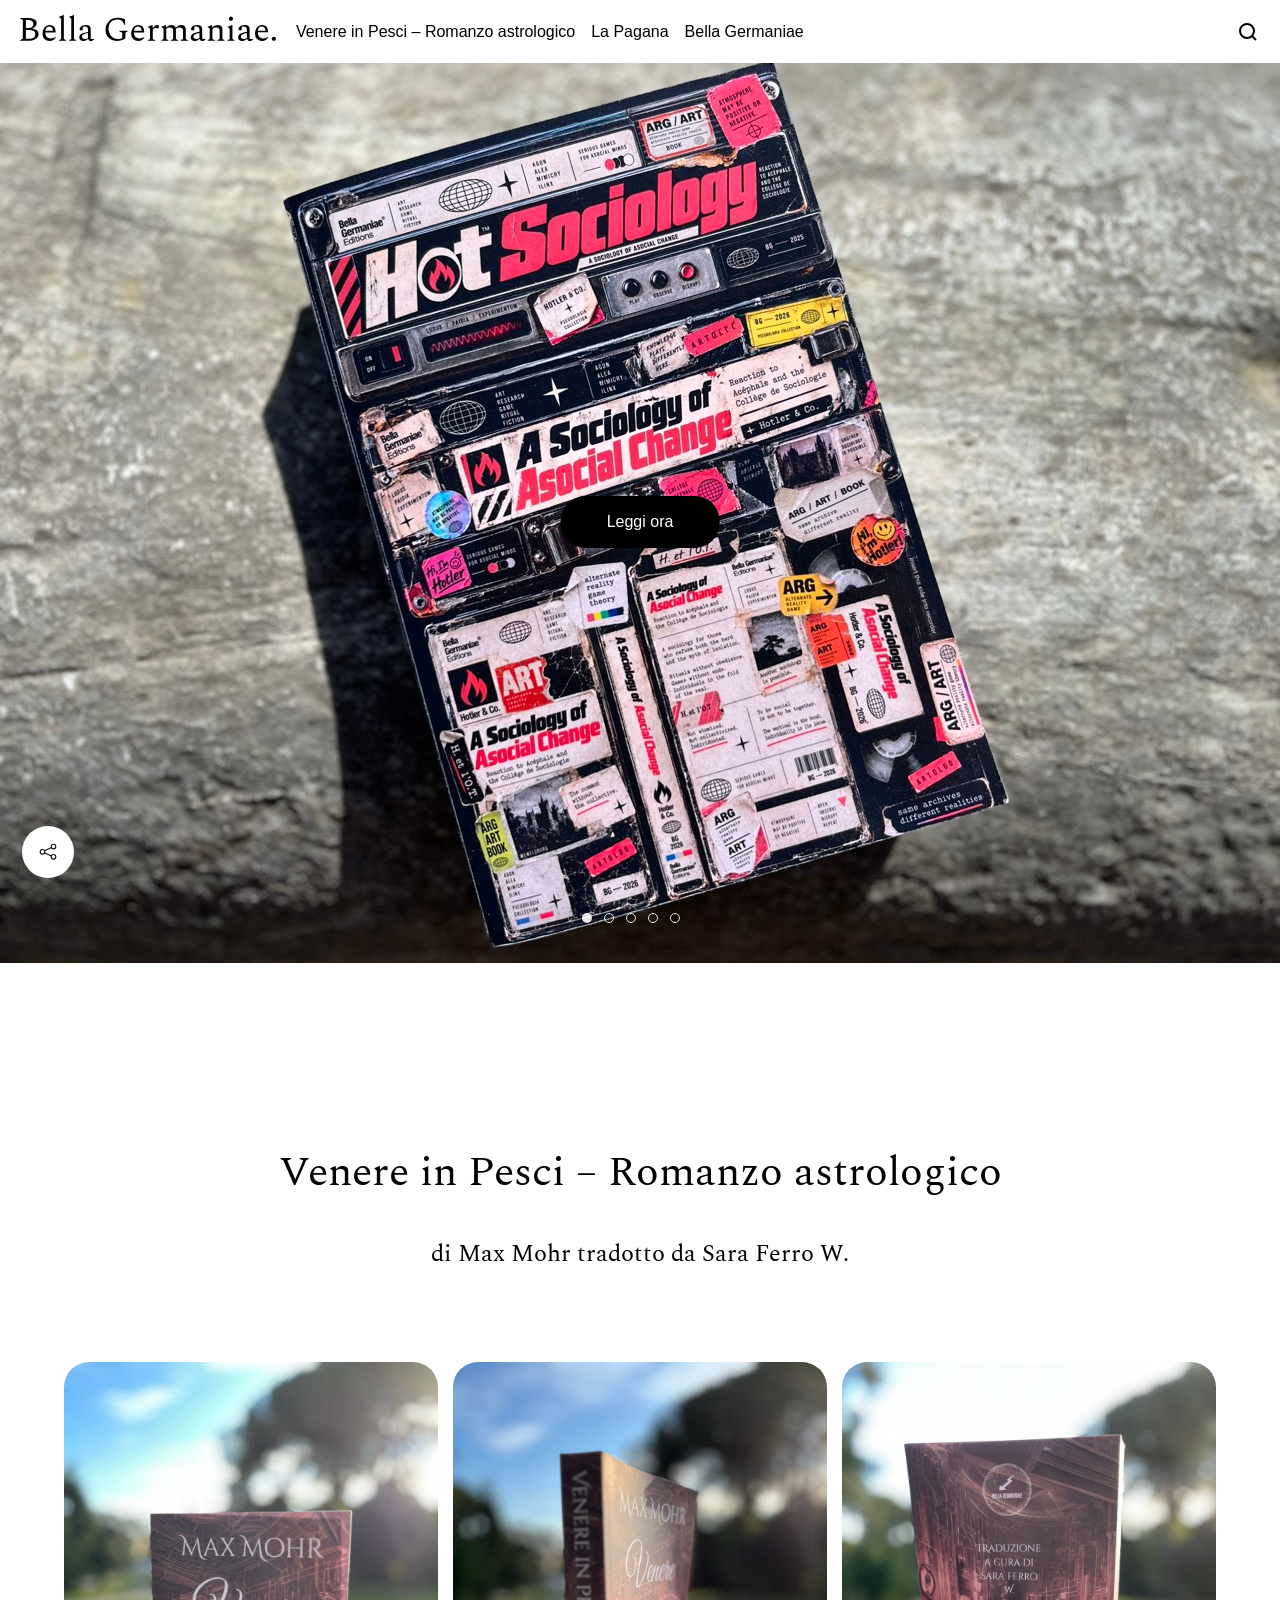
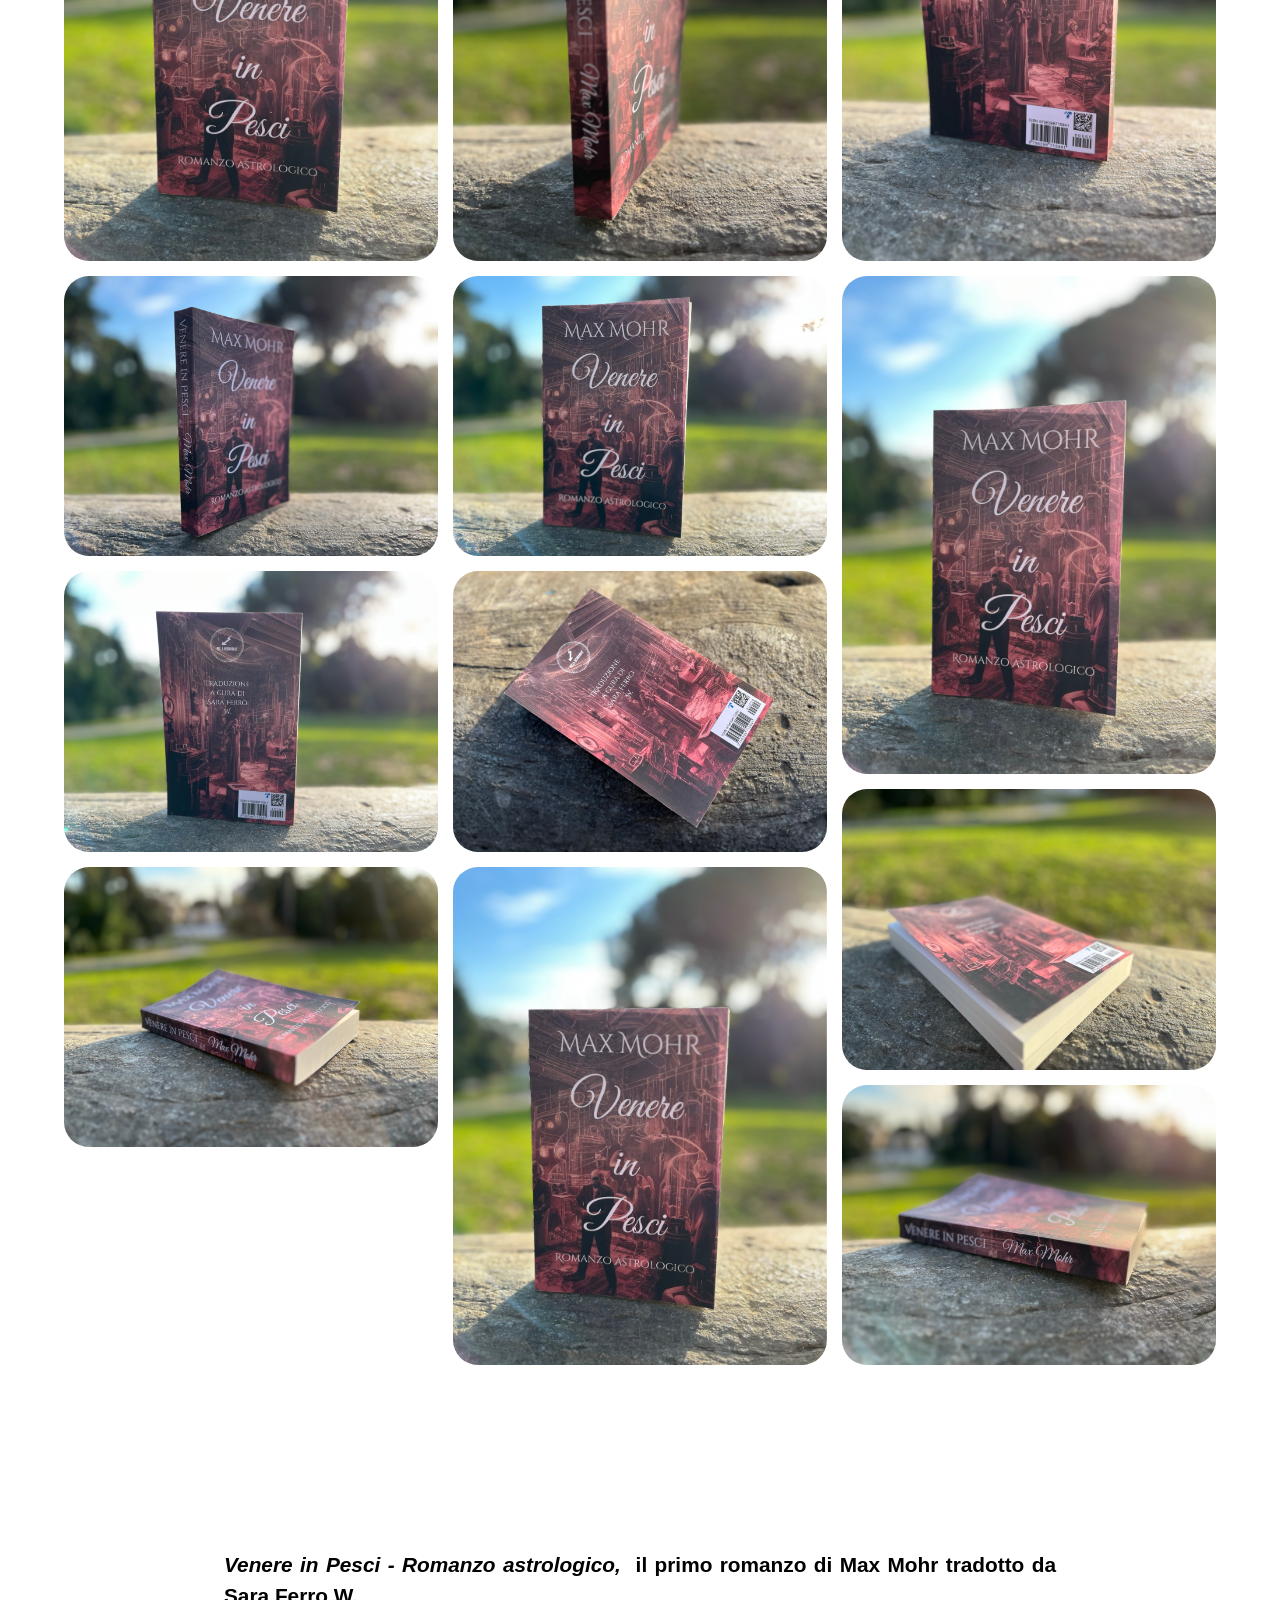
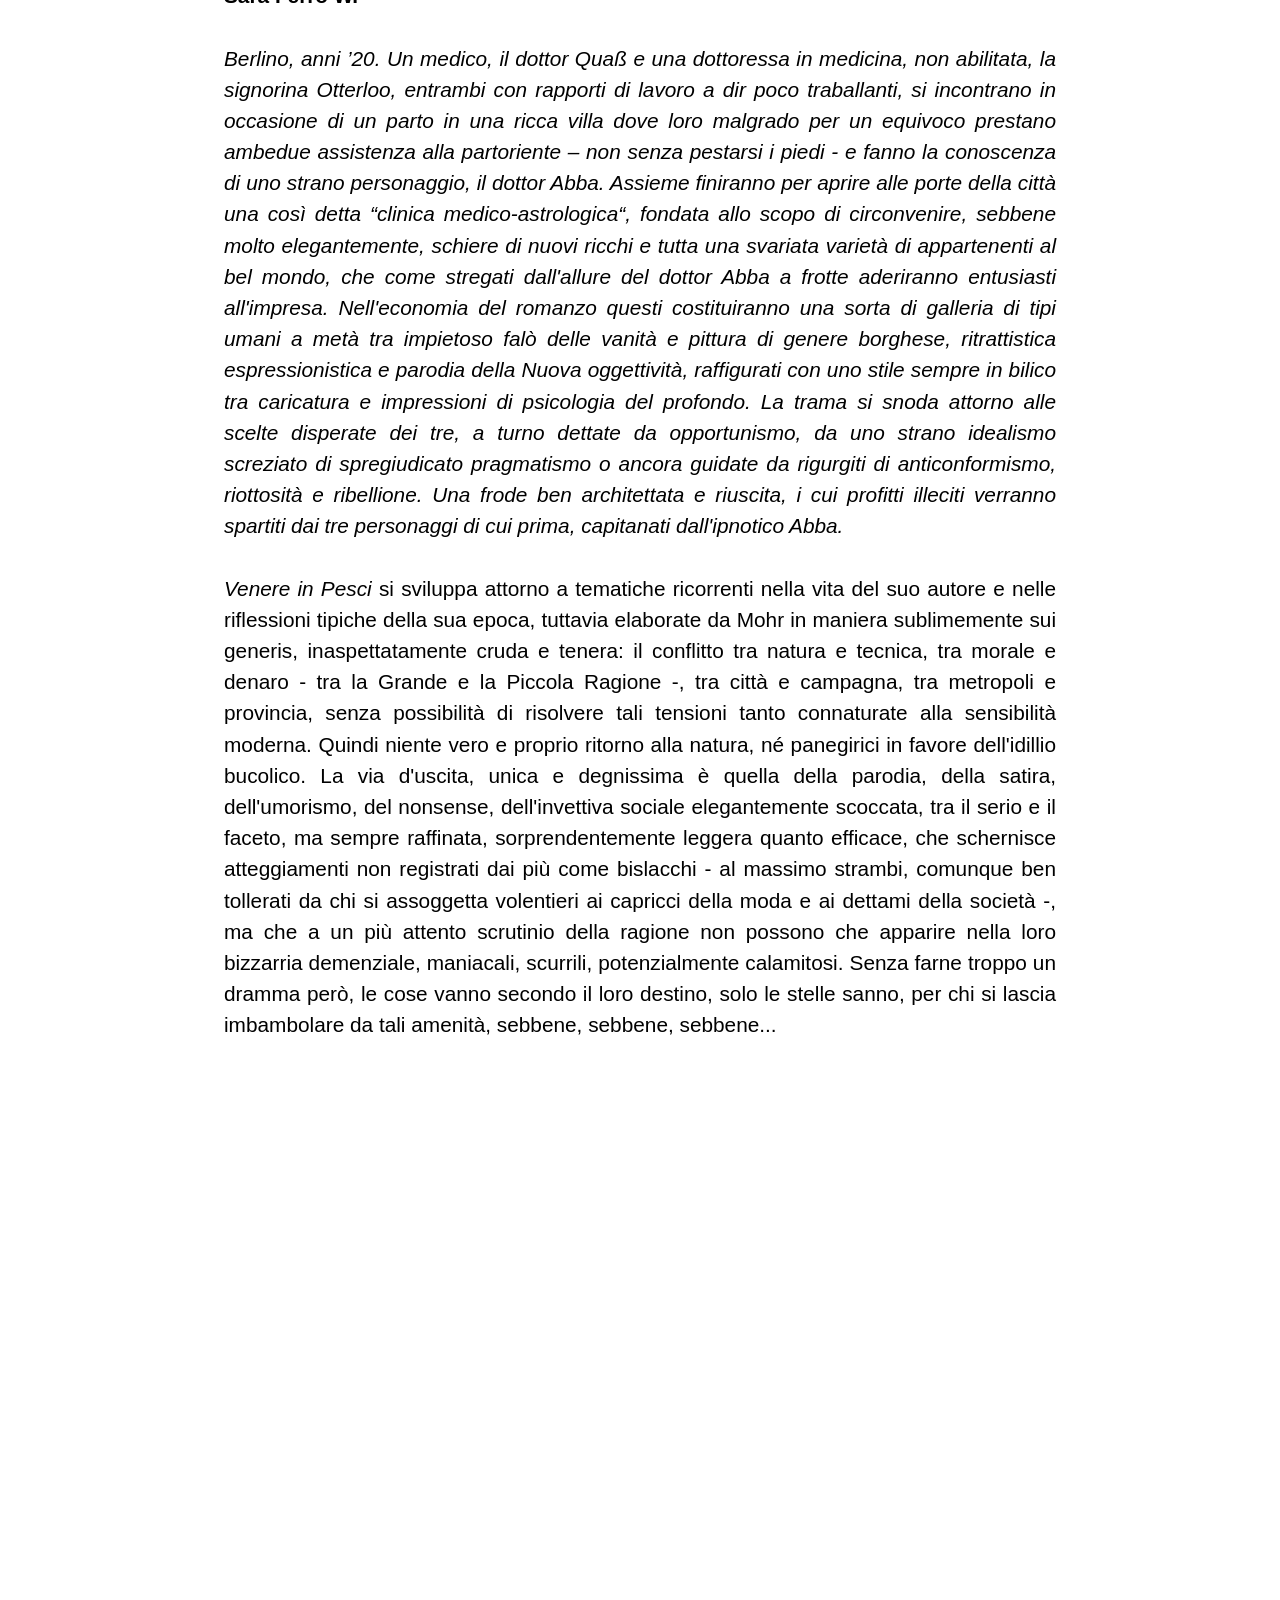
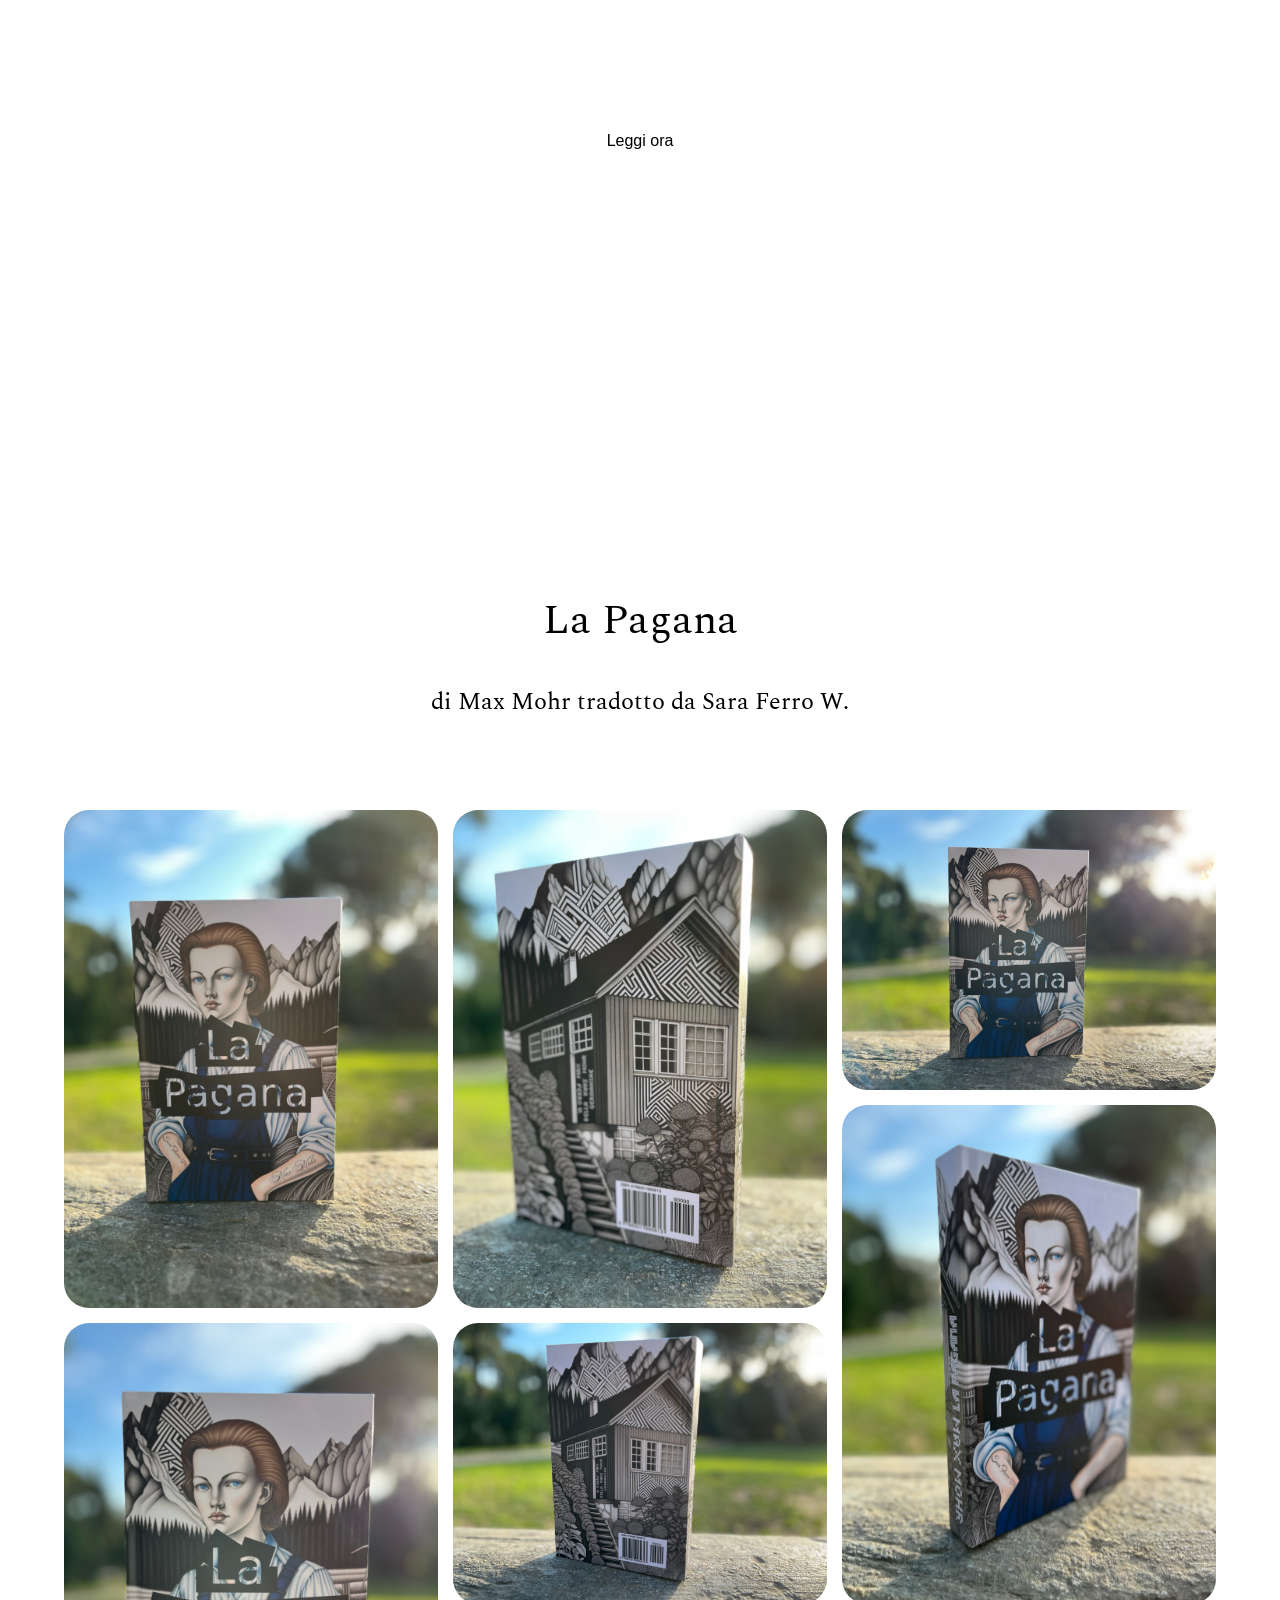
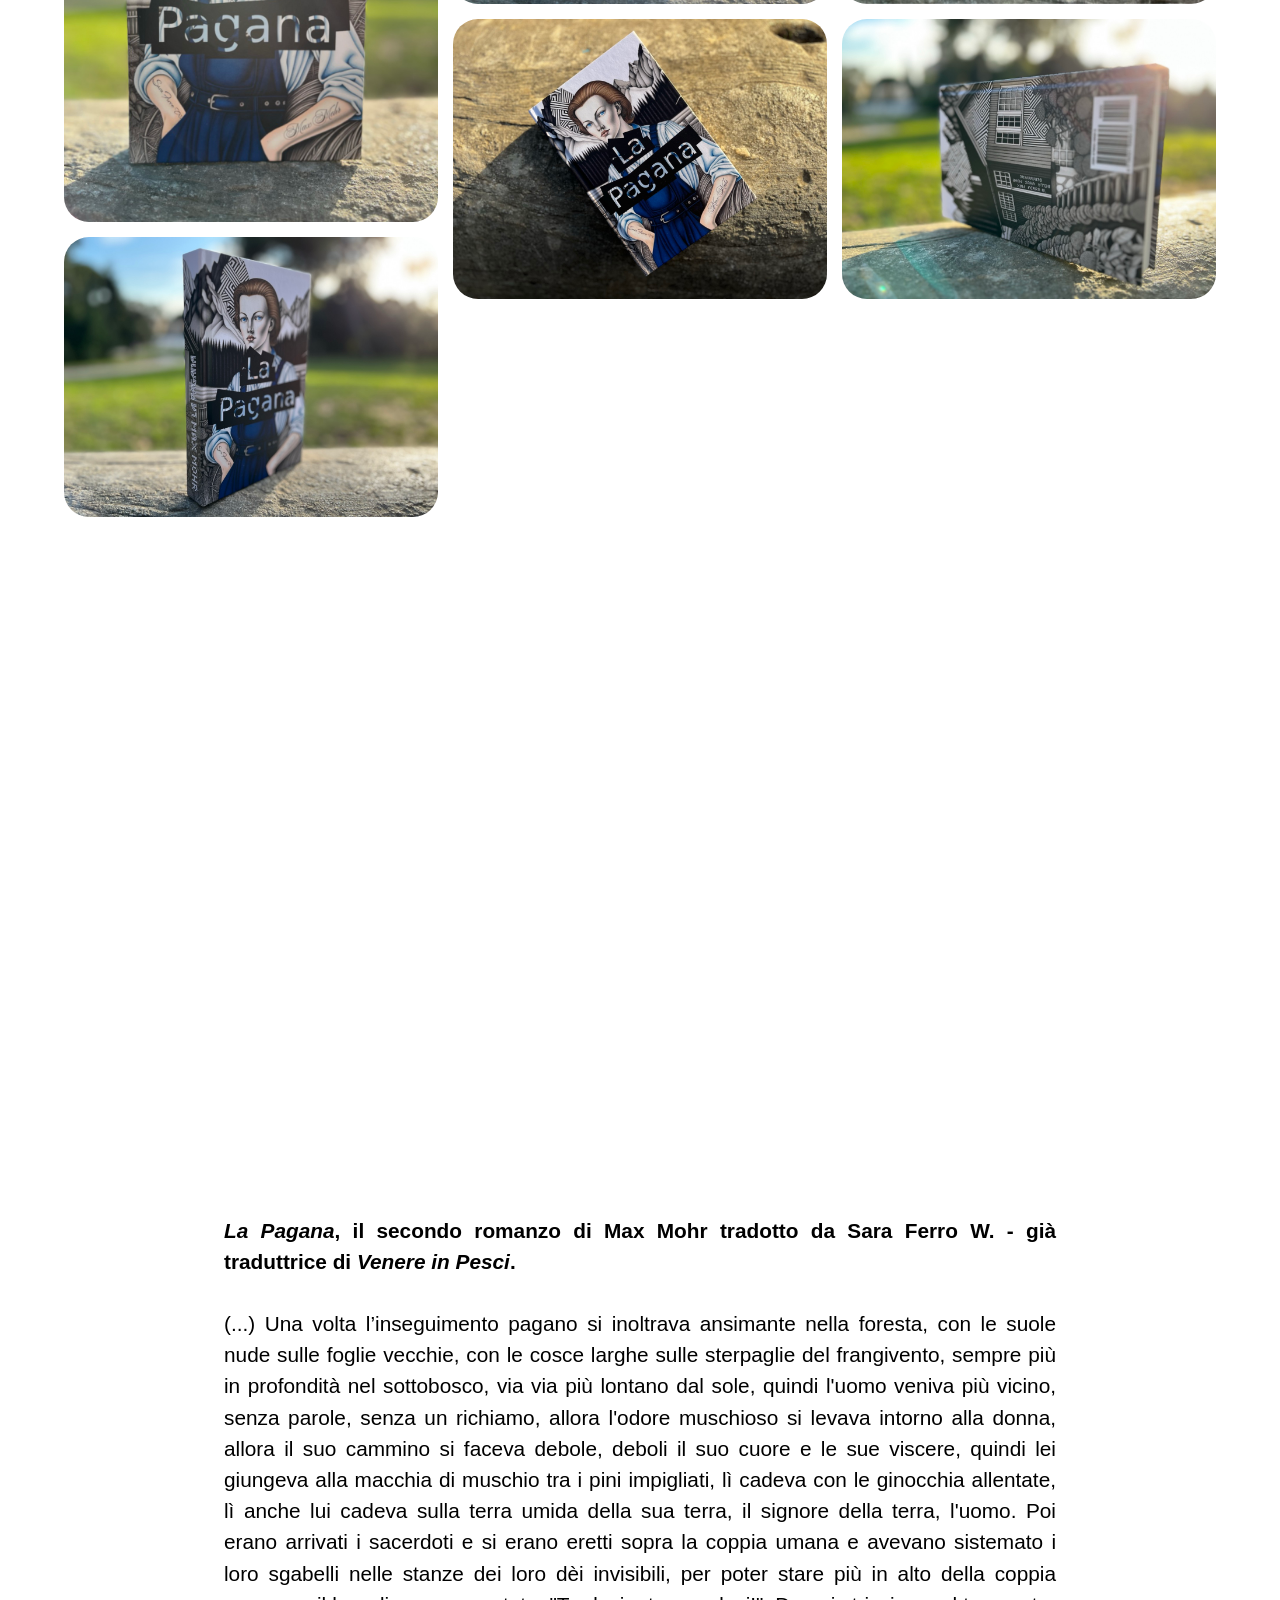
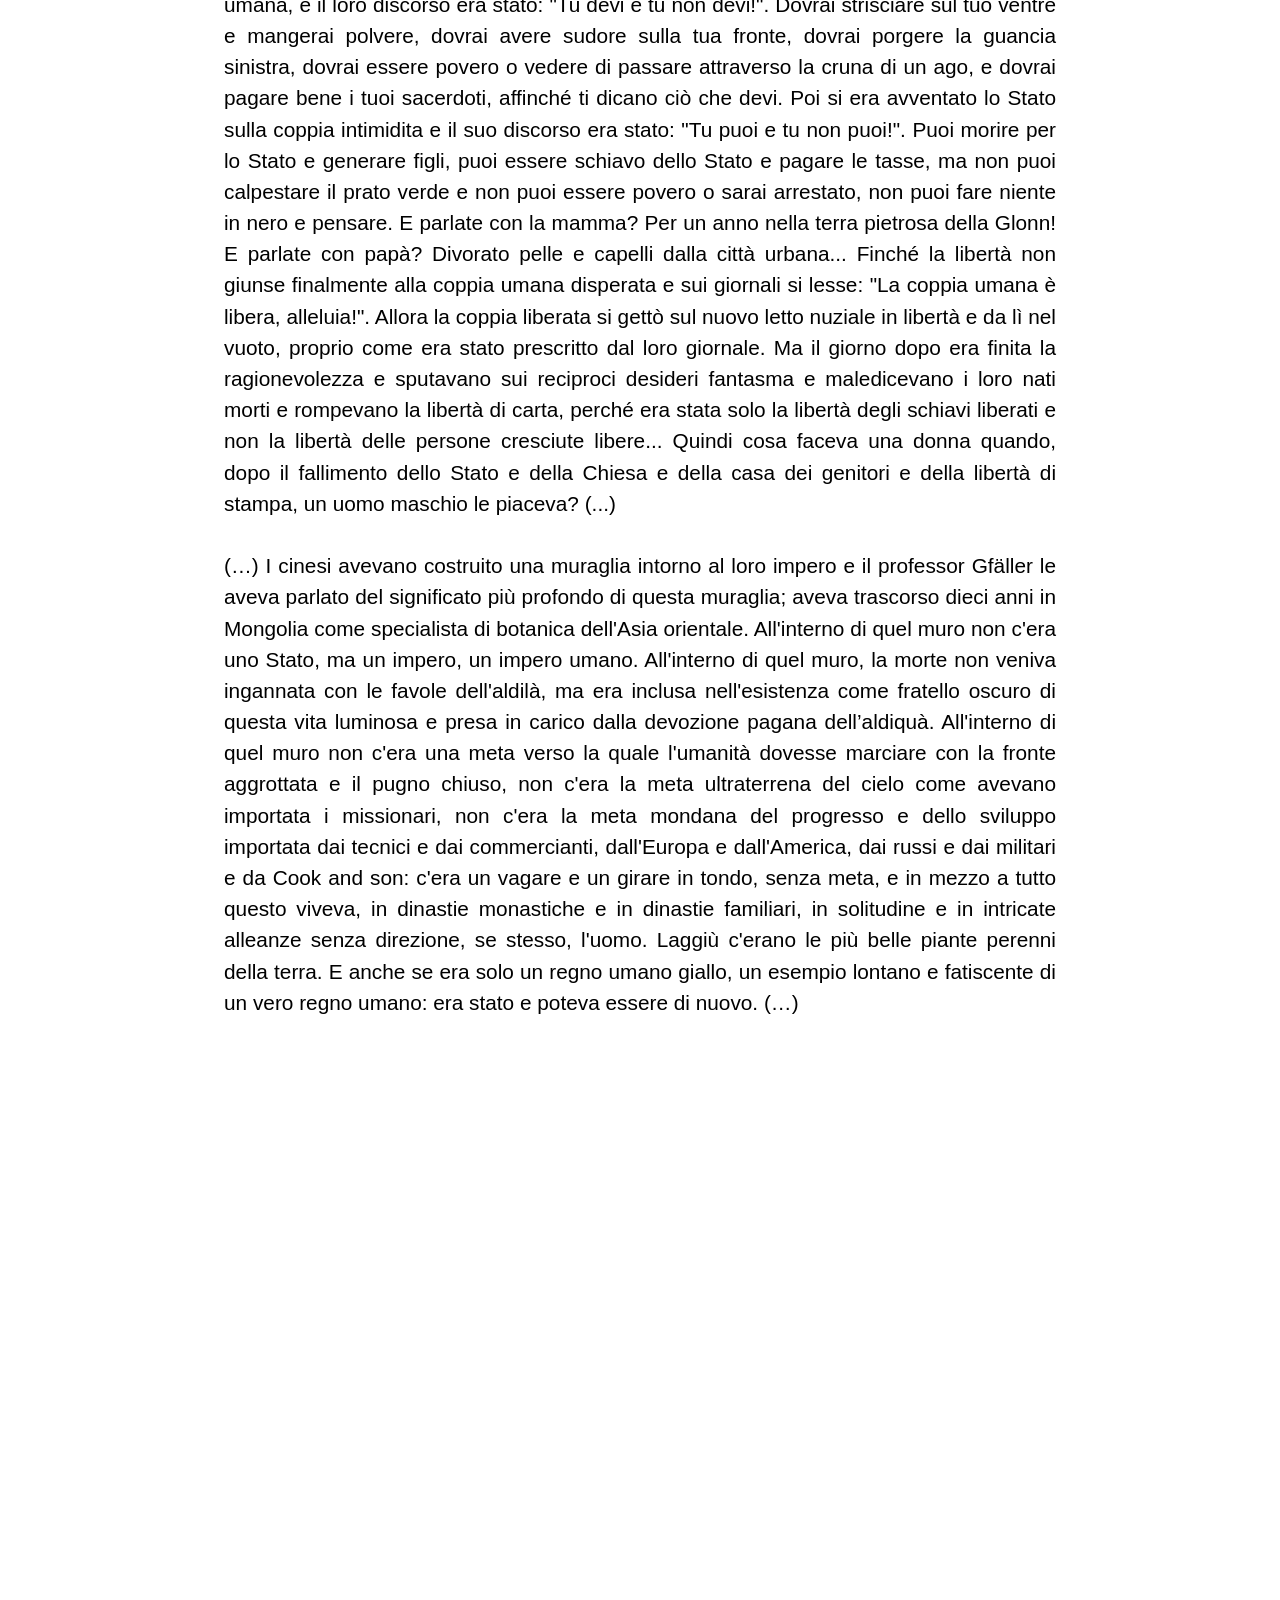
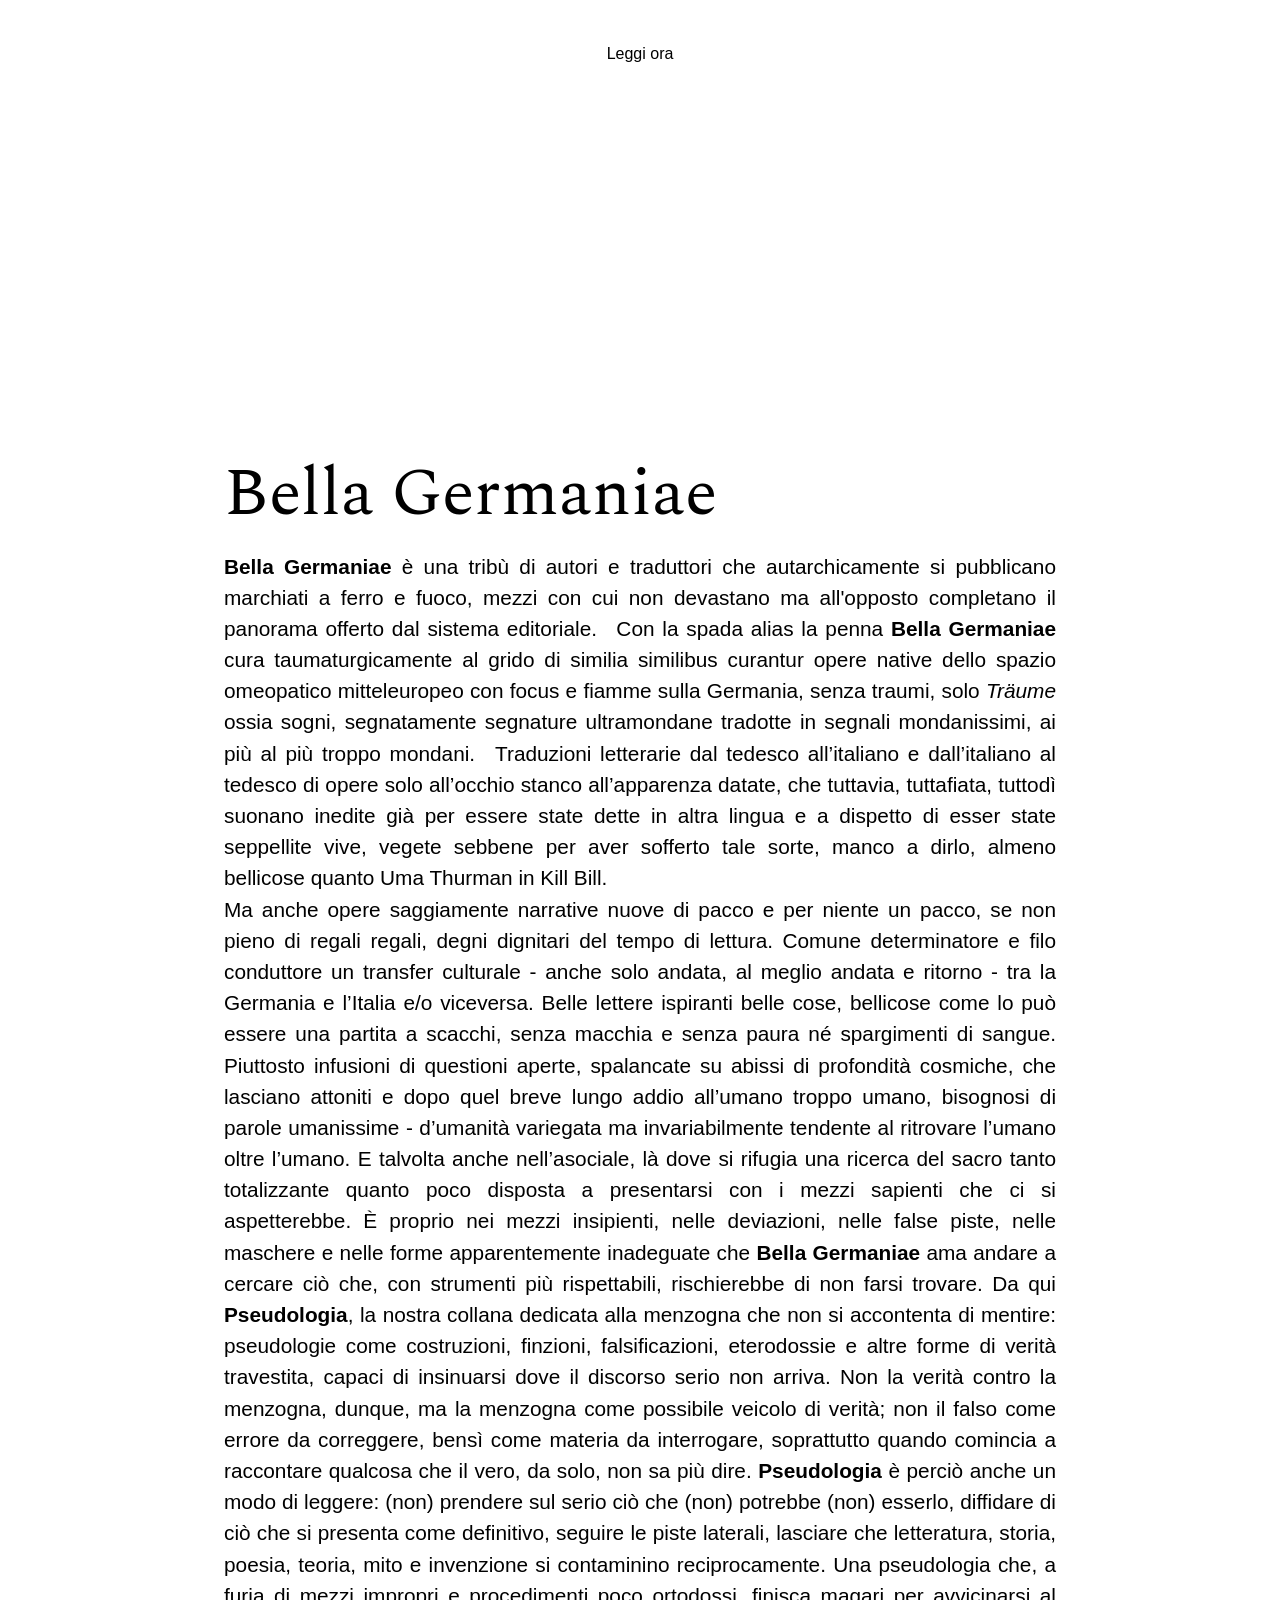
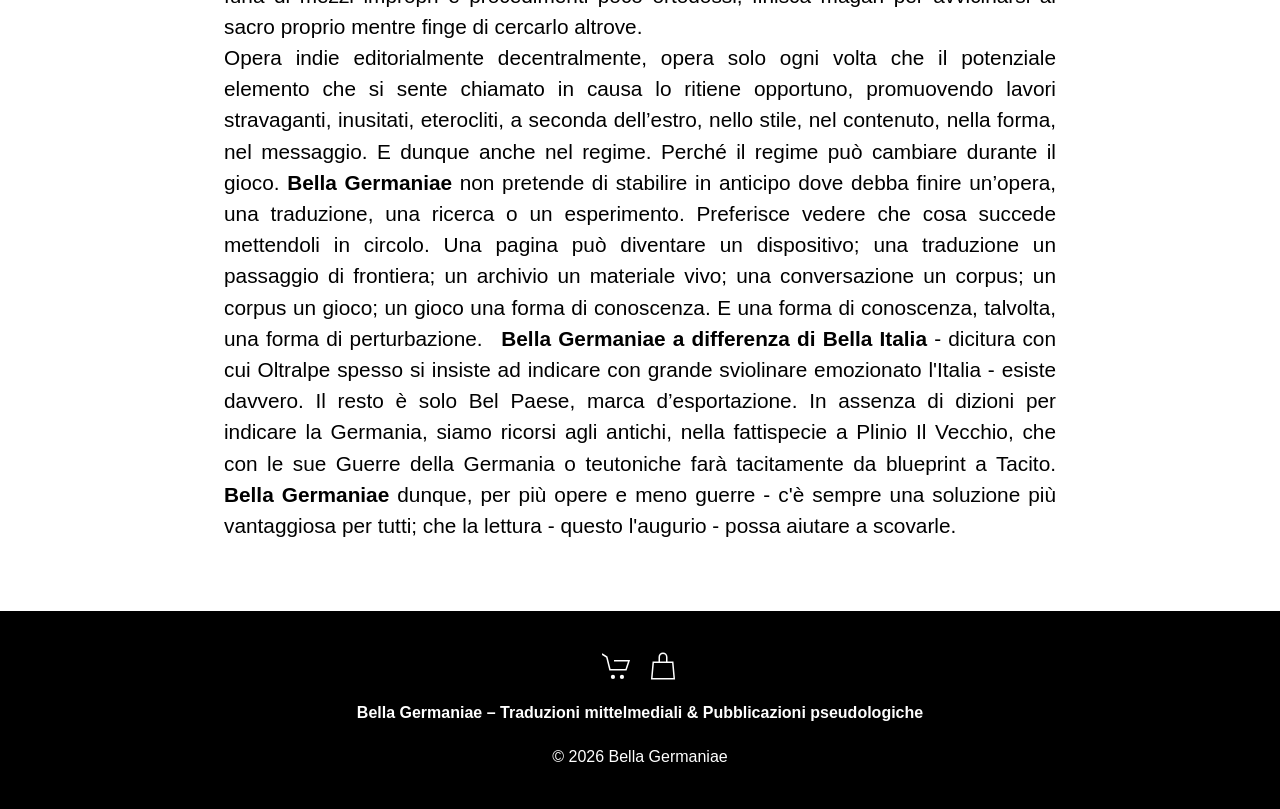
==== commit c8c164dc: "Update" ====
--- a/index.html
+++ b/index.html
@@ -592,7 +592,7 @@
     <div class="uk-cover-container"
          style="width:100vw;height:100vh;overflow:hidden;">
 
-      <img src="media/hot1.jpeg" alt="" uk-cover>
+      <img src="media/IMG-5324-dimensioni-grandi.jpeg" alt="" uk-cover>
 
       
 
@@ -610,7 +610,7 @@
     <div class="uk-cover-container"
          style="width:100vw;height:100vh;overflow:hidden;">
 
-      <img src="media/calling-rising.jpeg" alt="" uk-cover>
+      <img src="media/IMG-5382-dimensioni-grandi.jpeg" alt="" uk-cover>
 
       
 
--- a/assets/css/custom.css
+++ b/assets/css/custom.css
@@ -2508,7 +2508,7 @@
   font-weight: 400;
   font-display: swap;
   src: url(../fonts/Spectral-04.woff2) format('woff2');
-  unicode-range: U+0100-02BA, U+02BD-02C5, U+02C7-02CC, U+02CE-02D7, U+02DD-02FF, U+0304, U+0308, U+0329, U+1D00-1DBF, U+1E00-1E9F, U+1EF2-1EFF, U+2020, U+20A0-20AB, U+20AD-20C0, U+2113, U+2C60-2C7F, U+A720-A7FF;
+  unicode-range: U+0100-02BA, U+02BD-02C5, U+02C7-02CC, U+02CE-02D7, U+02DD-02FF, U+0304, U+0308, U+0329, U+1D00-1DBF, U+1E00-1E9F, U+1EF2-1EFF, U+2020, U+20A0-20AB, U+20AD-20C4, U+2113, U+2C60-2C7F, U+A720-A7FF;
 }
 /* latin */
 @font-face {
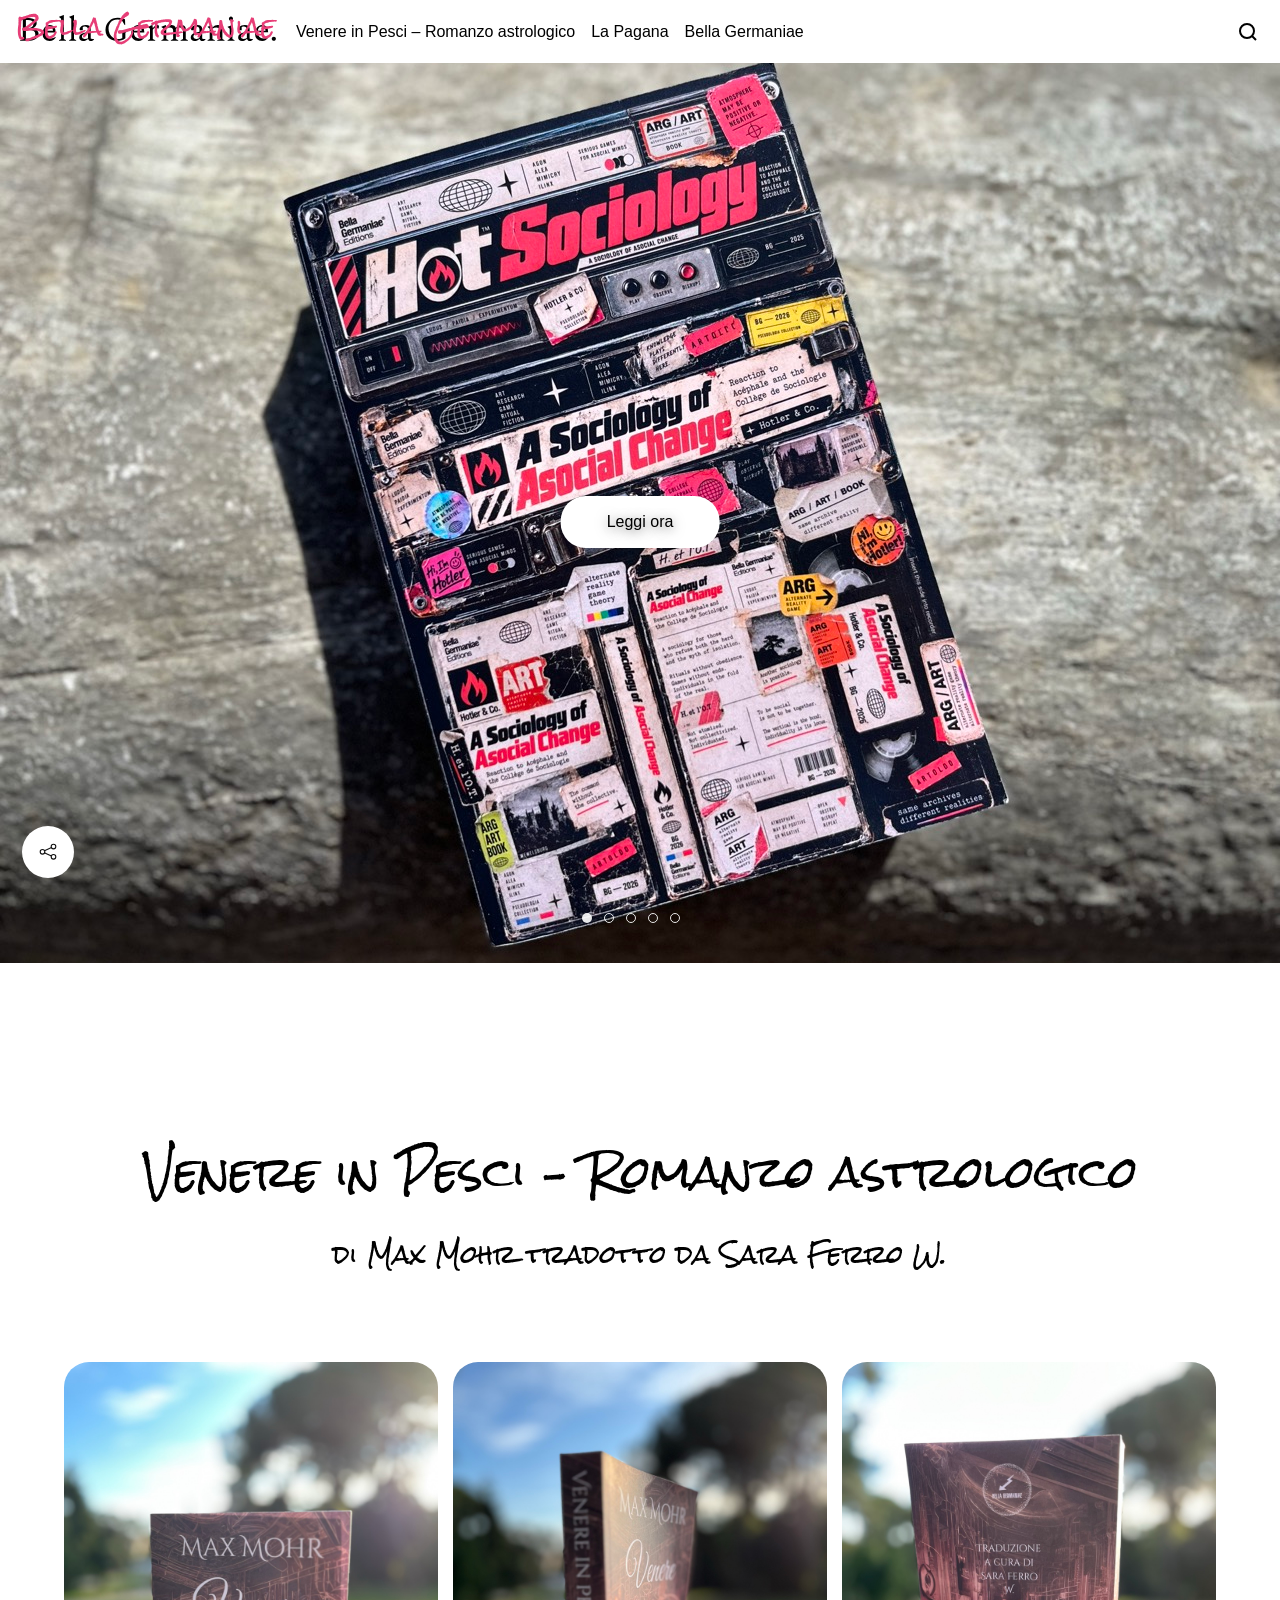
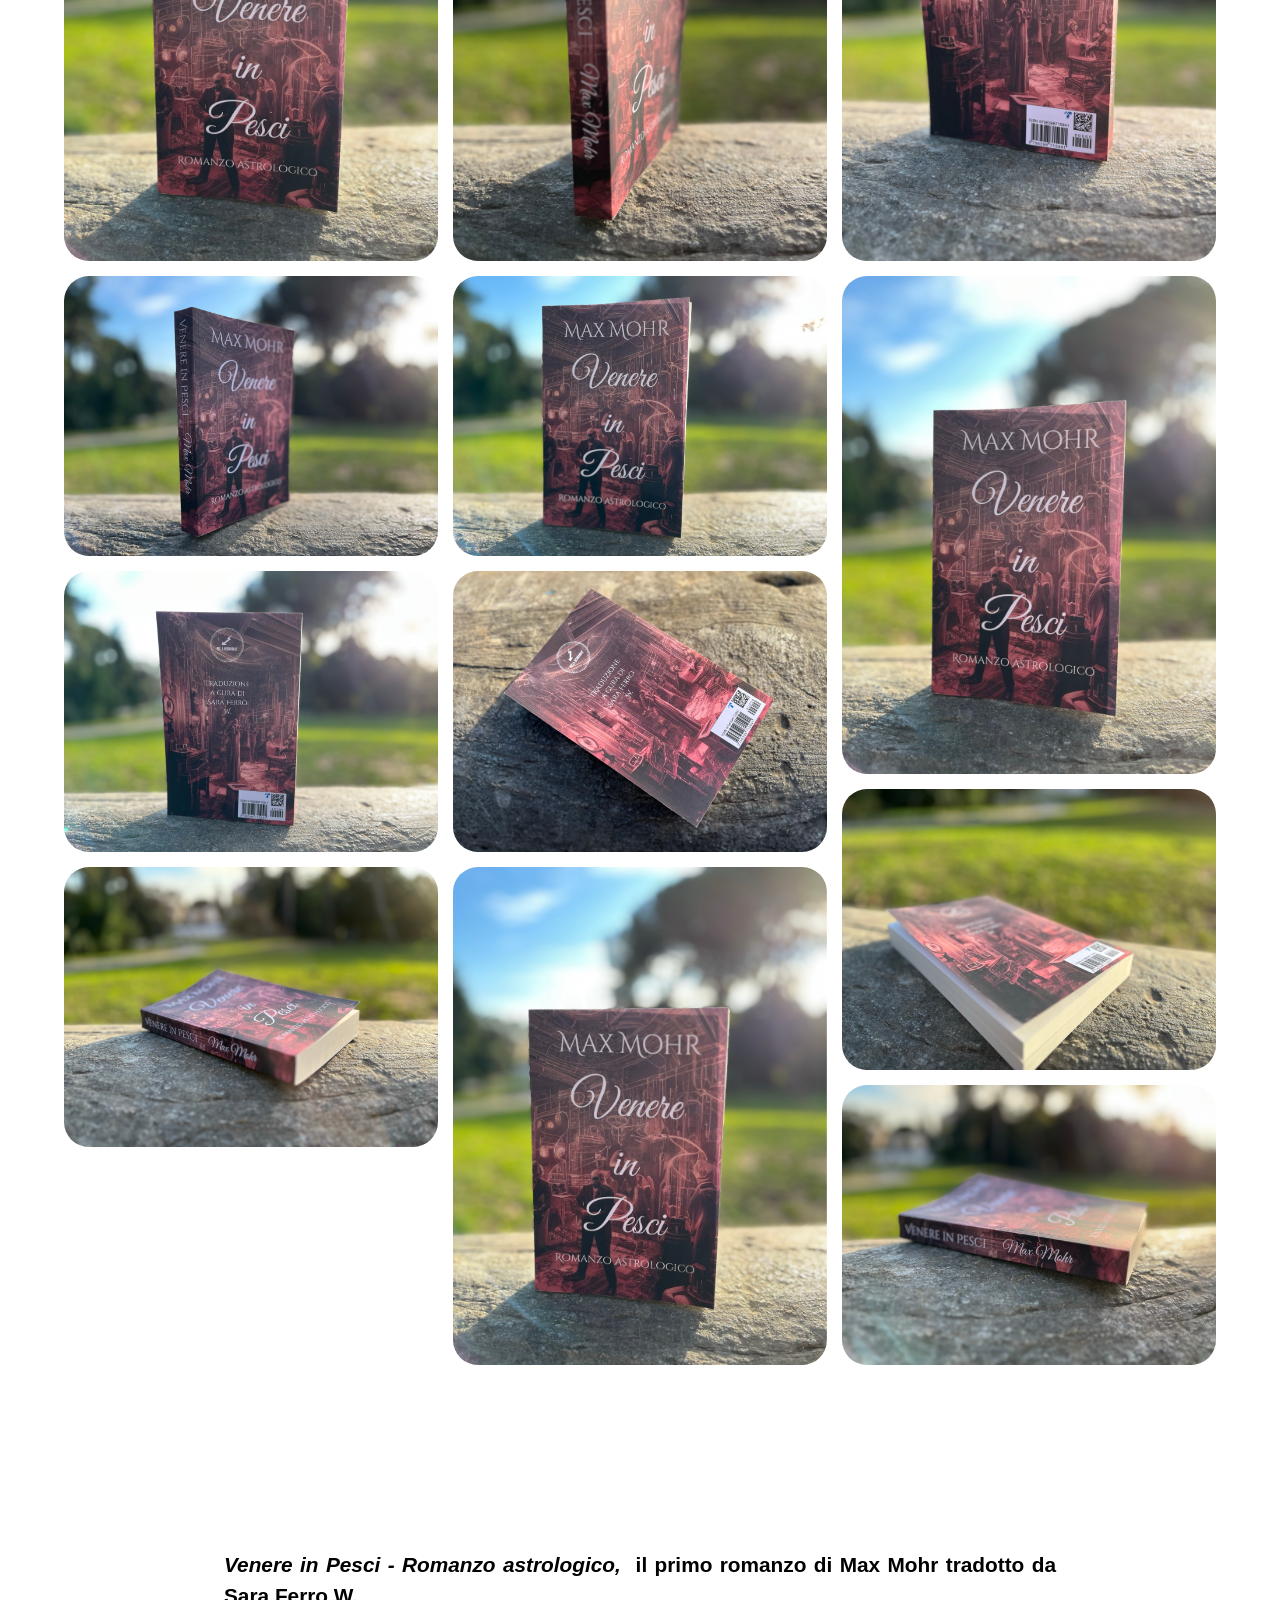
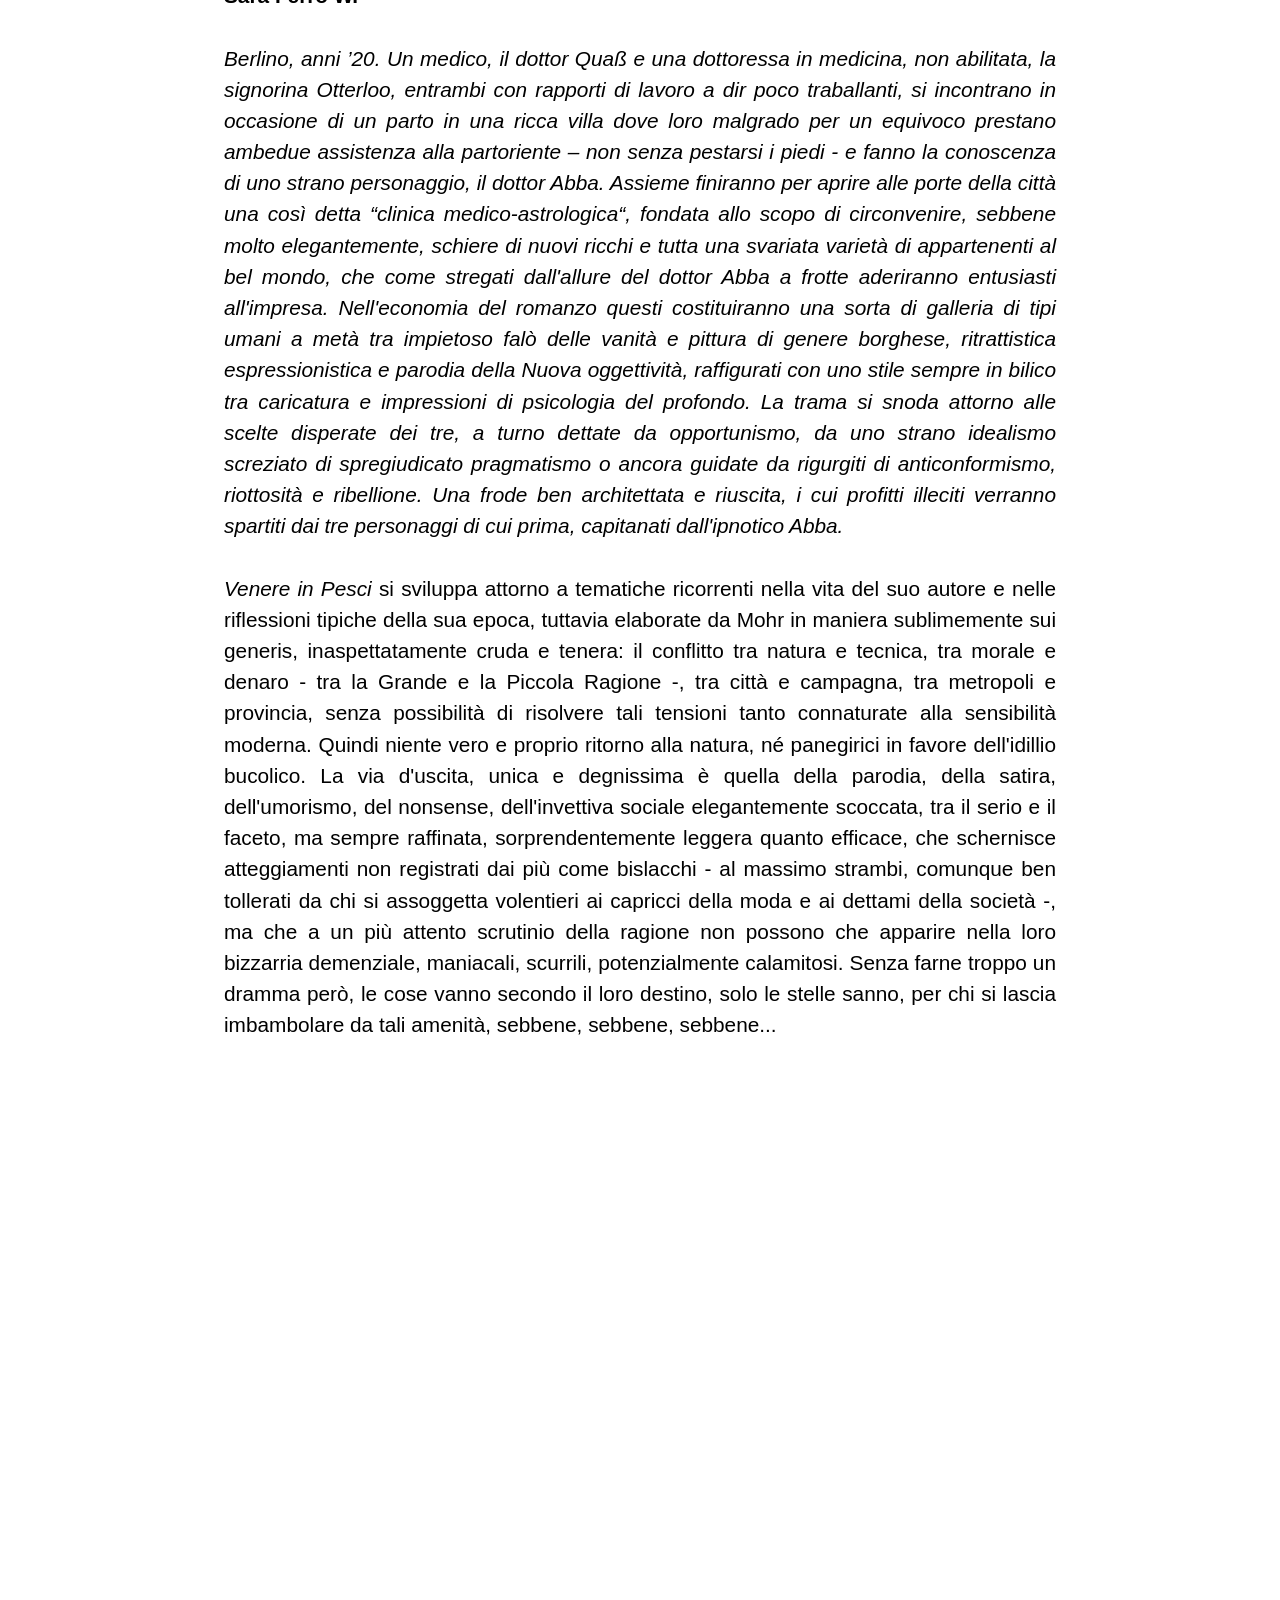
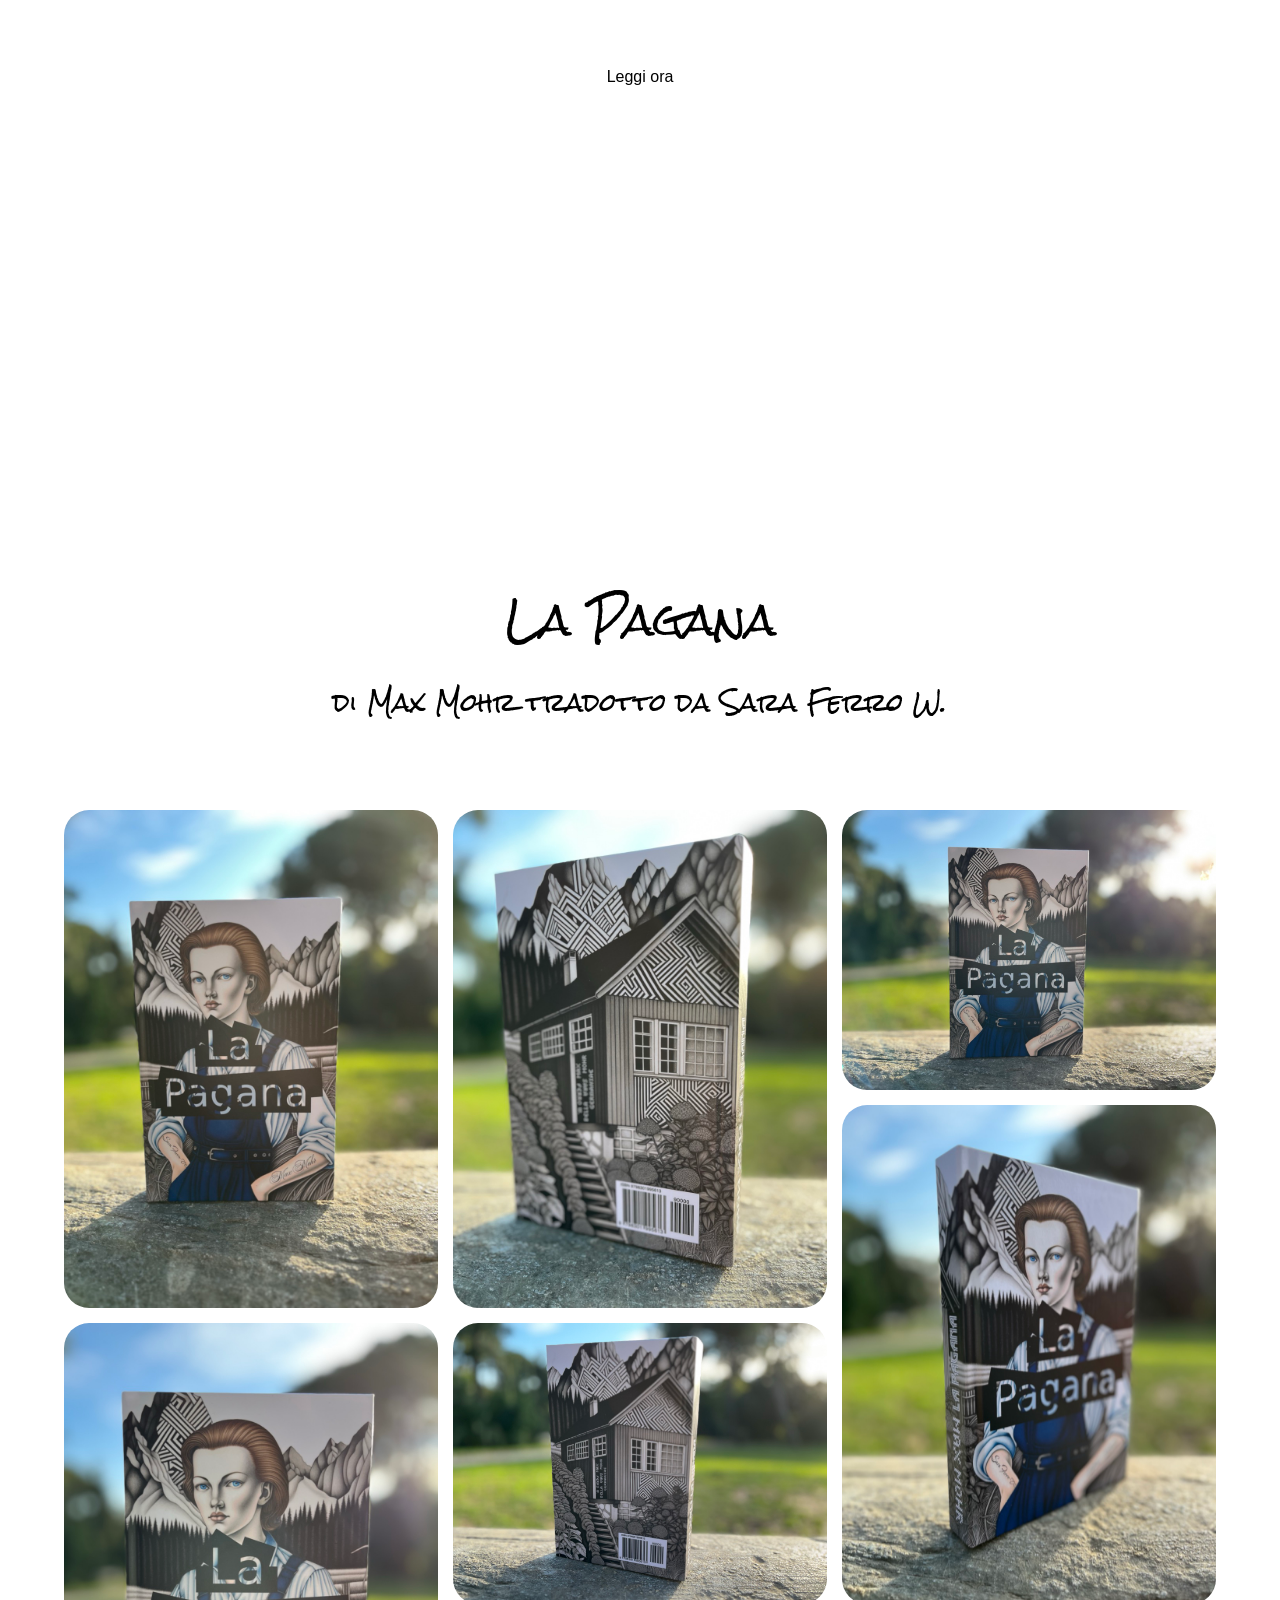
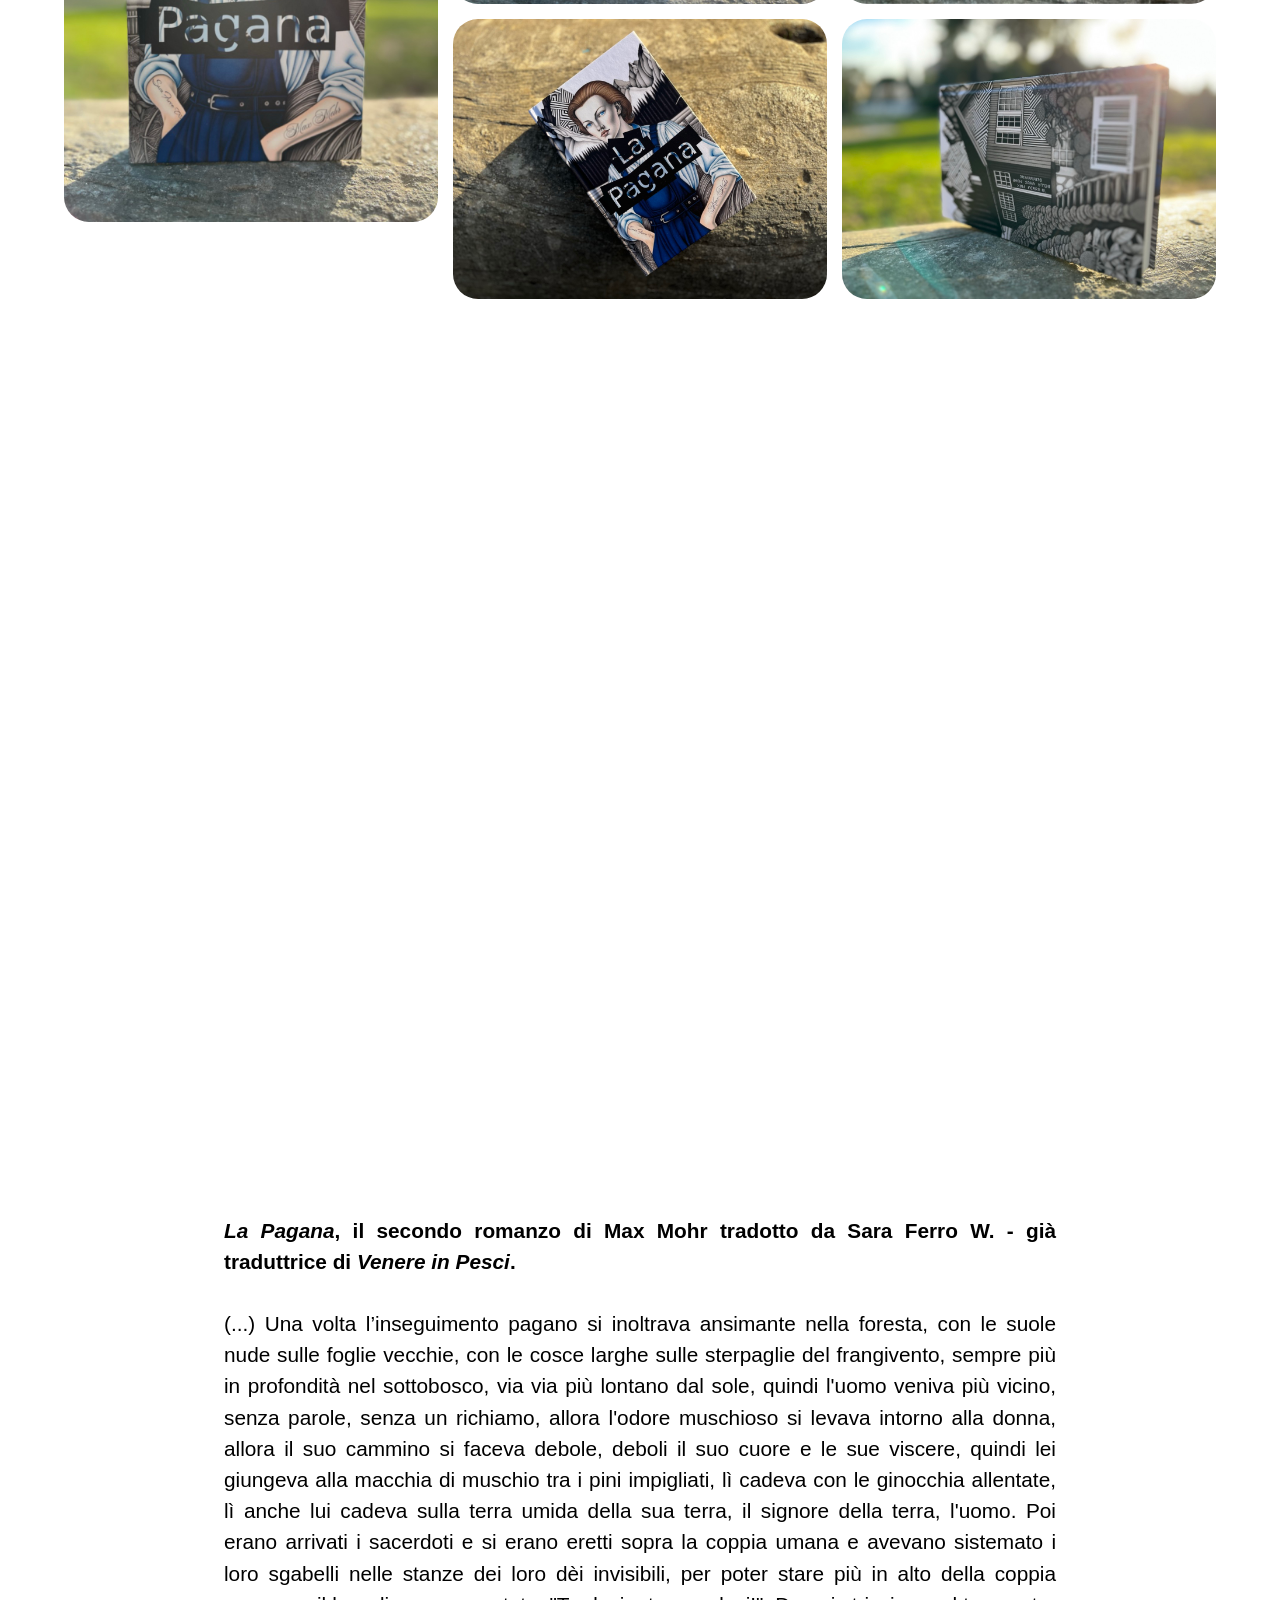
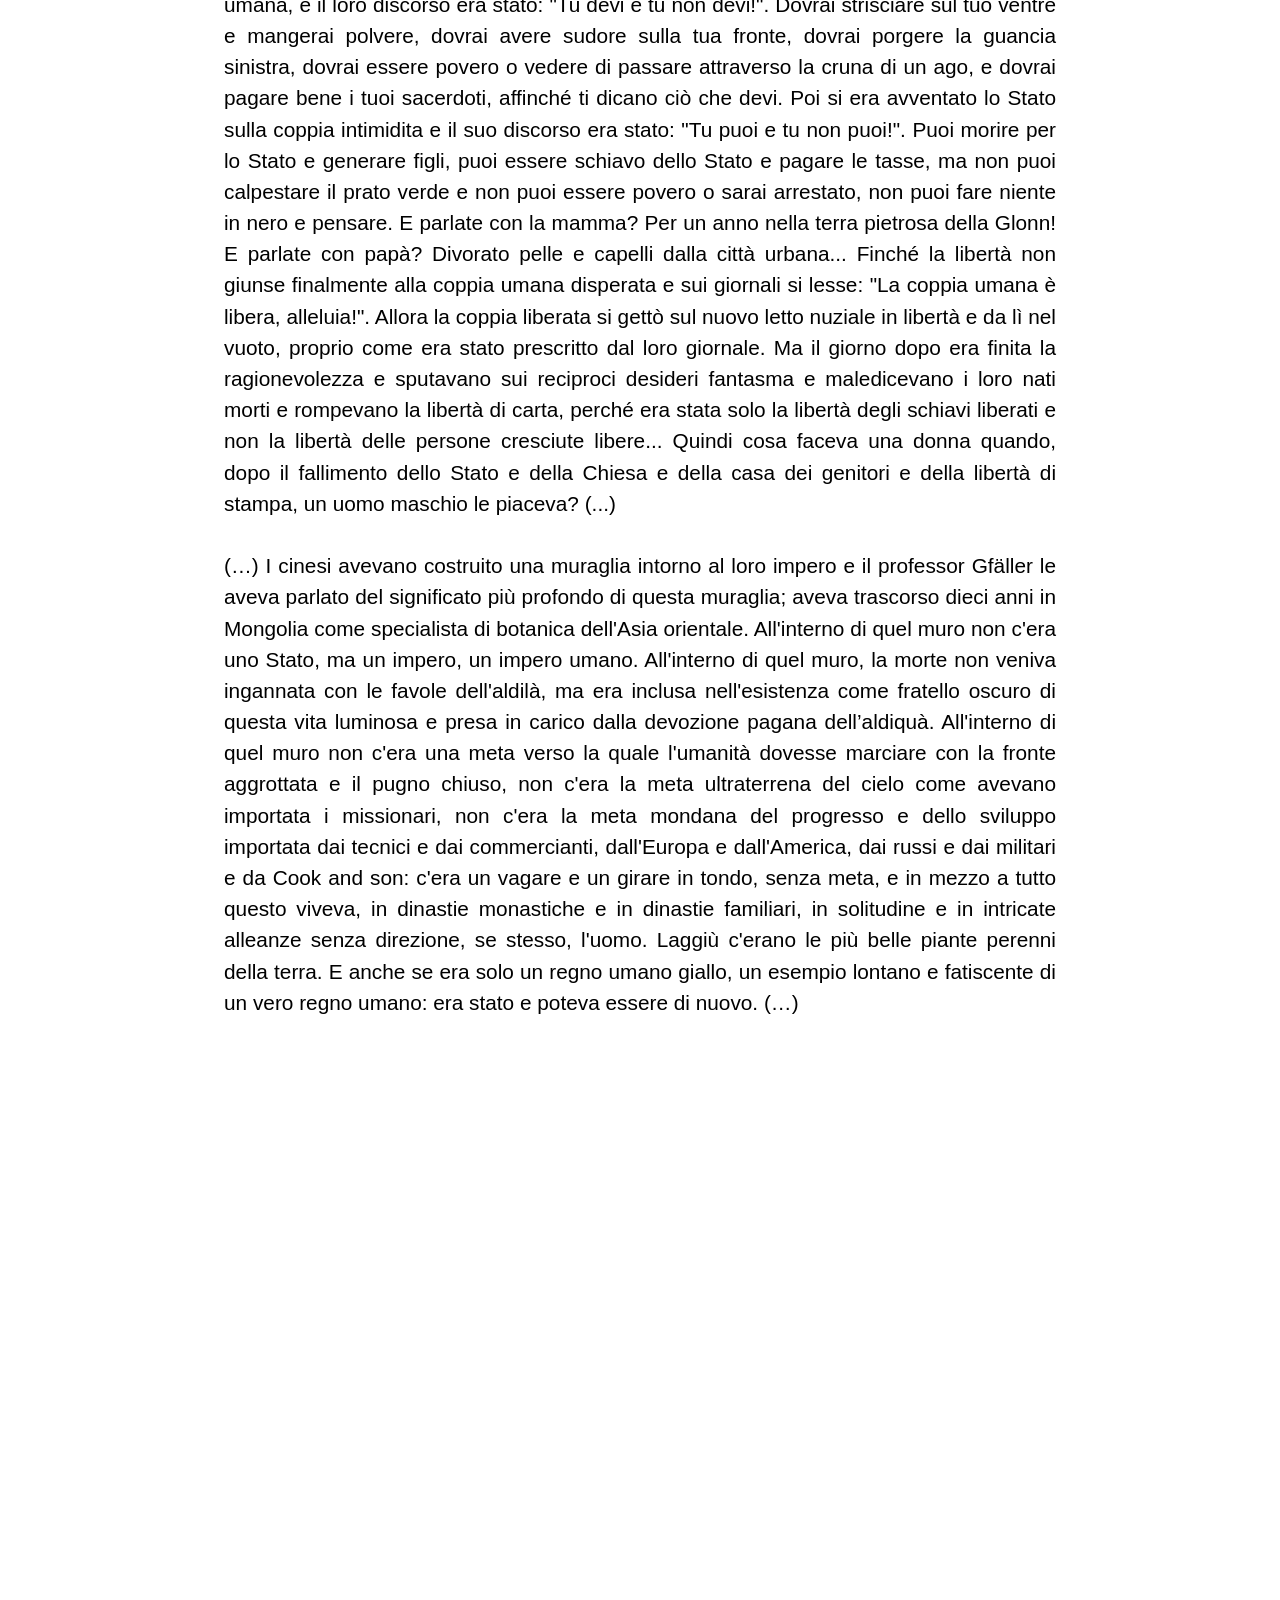
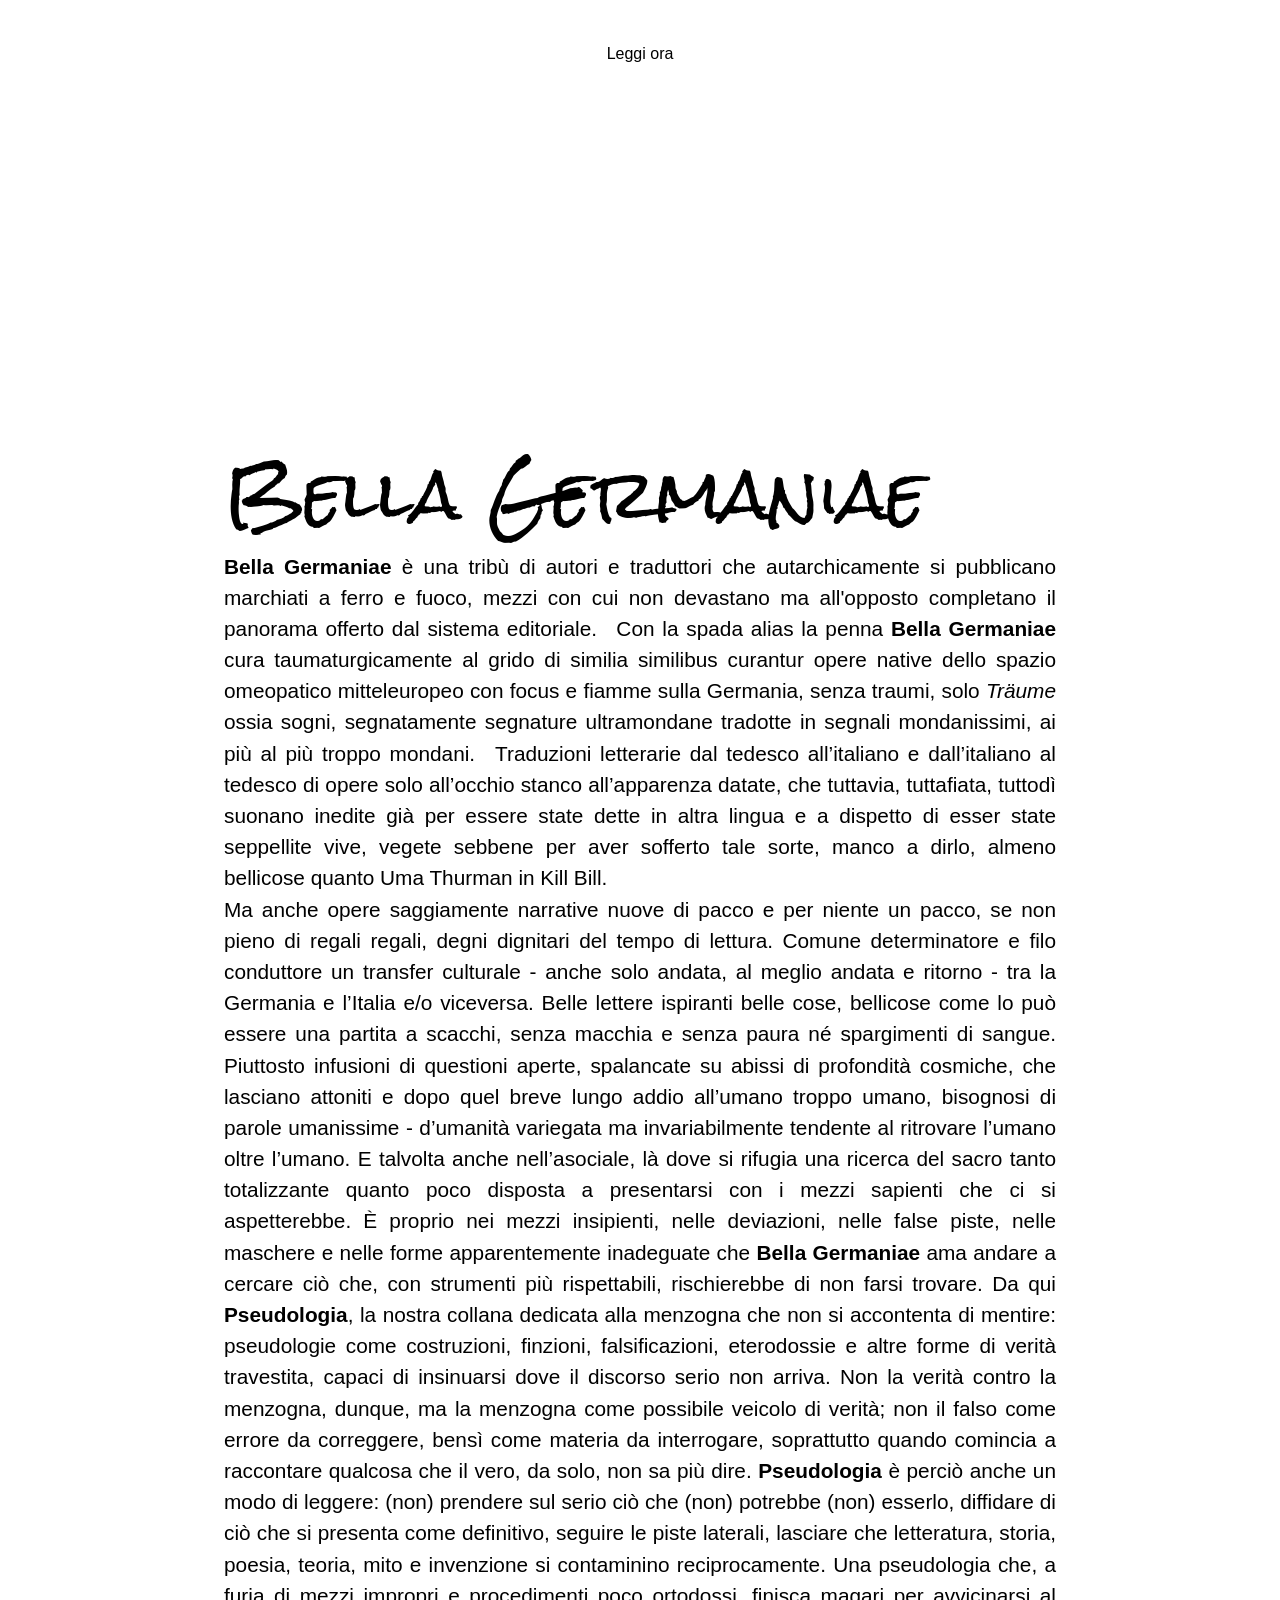
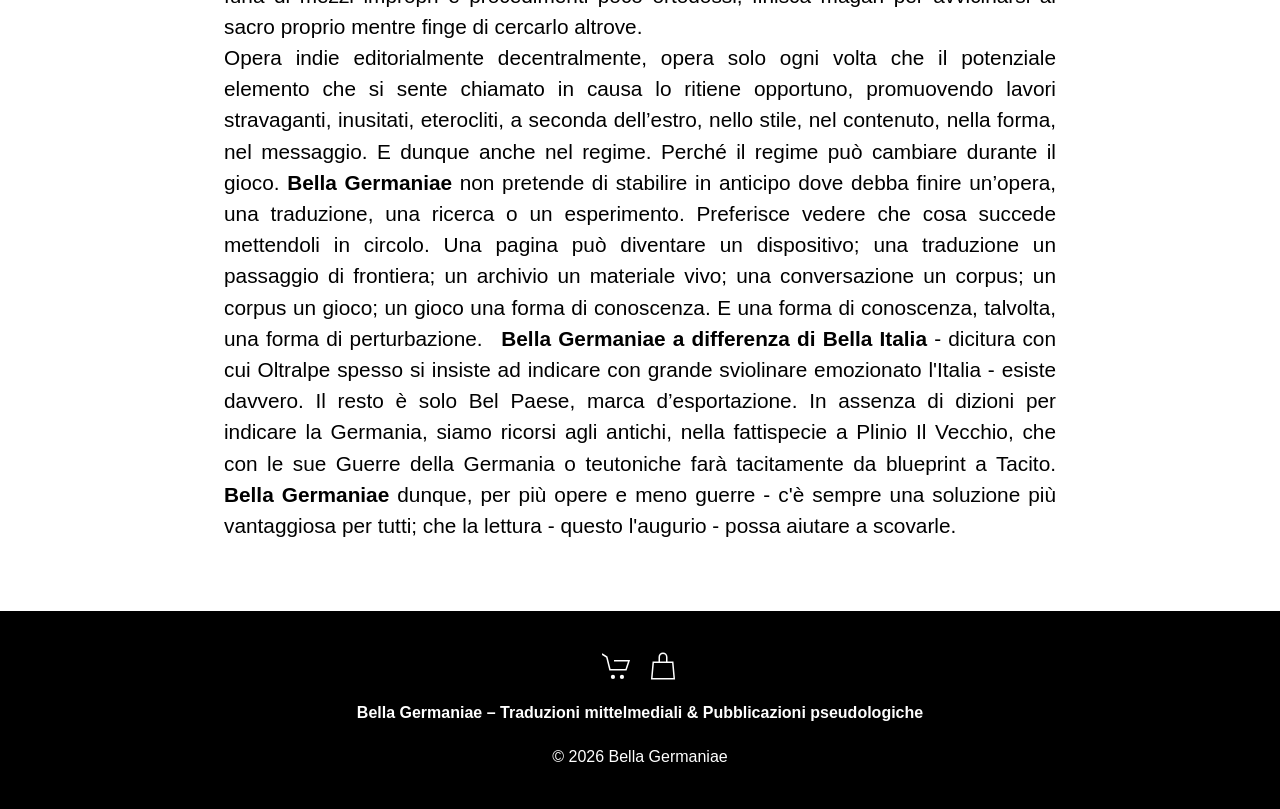
==== commit 65009be3: "Update" ====
--- a/index.html
+++ b/index.html
@@ -22,7 +22,7 @@
                 body:not(.core-editor) h4, body:not(.core-editor) h5, body:not(.core-editor) h6,
                 body:not(.core-editor) .live-heading,
                 body:not(.core-editor) .live-subtitle {
-                    font-family: 'Spectral', sans-serif !important;
+                    font-family: 'Rock Salt', sans-serif !important;
                 }
             
 /* Sacrisoft CORE CTA — single global button system */
@@ -456,7 +456,7 @@
 
 
 
-<link id="custom-font-link" rel="stylesheet" href="https://fonts.googleapis.com/css2?family=Spectral&amp;display=swap">
+<link id="custom-font-link" rel="stylesheet" href="https://fonts.googleapis.com/css2?family=Rock+Salt&amp;display=swap">
 
 
 <script>try{if(window.self!==window.top)document.documentElement.classList.add('sc-internal-page-lightbox');}catch(e){}</script><style>html.sc-internal-page-lightbox .sc-dynamic-navbar,html.sc-internal-page-lightbox #dynamic-navbar-container,html.sc-internal-page-lightbox #mobile-menu-toggle,html.sc-internal-page-lightbox #mobile-menu{display:none!important;}
@@ -599,7 +599,7 @@
       <div class="uk-position-center uk-text-center uk-padding-small" style="color:#ffffff; z-index:2; text-shadow: 0 2px 12px rgba(0,0,0,.55);">
            
            
-           <div class="sc-content-button-pair sc-slider-button-pair"><a href="https://www.amazon.it/Hot-Sociology-Reaction-Acéphale-Sociologie/dp/B0HJZJ1CZM/" class="sc-core-cta sc-core-cta-dark" target="_blank" rel="noopener">Leggi ora</a></div>
+           <div class="sc-content-button-pair sc-slider-button-pair"><a href="https://www.amazon.it/Hot-Sociology-Reaction-Acéphale-Sociologie/dp/B0HJZJ1CZM/" class="sc-core-cta sc-core-cta-light" target="_blank" rel="noopener">Leggi ora</a></div>
          </div>
       
 
@@ -617,7 +617,7 @@
       <div class="uk-position-center uk-text-center uk-padding-small" style="color:#ffffff; z-index:2; text-shadow: 0 2px 12px rgba(0,0,0,.55);">
            
            
-           <div class="sc-content-button-pair sc-slider-button-pair"><a href="https://www.amazon.it/dp/B0HL438MGG" class="sc-core-cta sc-core-cta-dark" target="_blank" rel="noopener">Leggi ora</a></div>
+           <div class="sc-content-button-pair sc-slider-button-pair"><a href="https://www.amazon.it/dp/B0HL438MGG" class="sc-core-cta sc-core-cta-light" target="_blank" rel="noopener">Leggi ora</a></div>
          </div>
       
 
@@ -628,14 +628,14 @@
     <div class="uk-cover-container"
          style="width:100vw;height:100vh;overflow:hidden;">
 
-      <img src="media/Venere-in-Pesci-Romanzo-astrologico-Max-Mohr-Traduzione-Sara-Ferro-W.jpeg" alt="Venere in Pesci – Romanzo astrologico" uk-cover>
+      <img src="media/IMG-2294-dimensioni-grandi.jpeg" alt="" uk-cover>
 
       
 
       <div class="uk-position-center uk-text-center uk-padding-small" style="color:#ffffff; z-index:2; text-shadow: 0 2px 12px rgba(0,0,0,.55);">
-           <h2 class="live-heading h-md" style="color:#ffffff; margin:0;">Venere in Pesci – Romanzo astrologico</h2>
-           <div class="live-paragraph p-md uk-margin-small-top" style="color:#ffffff;">Max Mohr | Traduzione: Sara Ferro W.</div>
-           <div class="sc-content-button-pair sc-slider-button-pair"><a href="https://amzn.eu/d/02NTfqmm" class="sc-core-cta sc-core-cta-dark" target="_blank" rel="noopener">Leggi ora</a></div>
+           
+           
+           <div class="sc-content-button-pair sc-slider-button-pair"><a href="https://amzn.eu/d/02NTfqmm" class="sc-core-cta sc-core-cta-light" target="_blank" rel="noopener">Leggi ora</a></div>
          </div>
       
 
@@ -646,14 +646,14 @@
     <div class="uk-cover-container"
          style="width:100vw;height:100vh;overflow:hidden;">
 
-      <img src="media/La-Pagana-Max-Mohr-Traduzione-Sara-Ferro-W.jpeg" alt="La Pagana" uk-cover>
+      <img src="media/IMG-2300-dimensioni-grandi.jpeg" alt="" uk-cover>
 
       
 
       <div class="uk-position-center uk-text-center uk-padding-small" style="color:#ffffff; z-index:2; text-shadow: 0 2px 12px rgba(0,0,0,.55);">
-           <h2 class="live-heading h-md" style="color:#ffffff; margin:0;">La Pagana</h2>
-           <div class="live-paragraph p-md uk-margin-small-top" style="color:#ffffff;">Max Mohr | Traduzione: Sara Ferro W.</div>
-           <div class="sc-content-button-pair sc-slider-button-pair"><a href="https://amzn.eu/d/0f6ZhzVT" class="sc-core-cta sc-core-cta-dark" target="_blank" rel="noopener">Leggi ora</a></div>
+           
+           
+           <div class="sc-content-button-pair sc-slider-button-pair"><a href="https://amzn.eu/d/0f6ZhzVT" class="sc-core-cta sc-core-cta-light" target="_blank" rel="noopener">Leggi ora</a></div>
          </div>
       
 
@@ -664,14 +664,14 @@
     <div class="uk-cover-container"
          style="width:100vw;height:100vh;overflow:hidden;">
 
-      <img src="media/Donna-senza-remore-Max-Mohr-Traduzione-Sara-Ferro-W.jpeg" alt="Donna senza remore" uk-cover>
+      <img src="media/IMG-5373-dimensioni-grandi.jpeg" alt="" uk-cover>
 
       
 
       <div class="uk-position-center uk-text-center uk-padding-small" style="color:#ffffff; z-index:2; text-shadow: 0 2px 12px rgba(0,0,0,.55);">
-           <h2 class="live-heading h-md" style="color:#ffffff; margin:0;">Donna senza remore</h2>
-           <div class="live-paragraph p-md uk-margin-small-top" style="color:#ffffff;">Max Mohr | Traduzione: Sara Ferro W.</div>
-           <div class="sc-content-button-pair sc-slider-button-pair"><a href="https://www.amazon.it/Donna-senza-remore-Max-Mohr/dp/B0GPQ3YZ6R/" class="sc-core-cta sc-core-cta-dark" target="_blank" rel="noopener">Leggi ora</a></div>
+           
+           
+           <div class="sc-content-button-pair sc-slider-button-pair"><a href="https://www.amazon.it/Donna-senza-remore-Max-Mohr/dp/B0GPQ3YZ6R/" class="sc-core-cta sc-core-cta-light" target="_blank" rel="noopener">Leggi ora</a></div>
          </div>
       
 
@@ -772,16 +772,16 @@
       </div>
     </div></div>
 </section>
-<section id="venere-in-pesci-romanzo-astrologico-2" class="uk-section uk-section-primary sc-auto-panel" uk-height-viewport="offset-top: true" style="background:#ffffff;min-height:100vh;padding:0;margin:0;display:flex;flex-direction:column;box-sizing:border-box;">
+<section id="venere-in-pesci" class="uk-section uk-section-primary sc-auto-panel" uk-height-viewport="offset-top: true" style="background:#ffffff;min-height:100vh;padding:0;margin:0;display:flex;flex-direction:column;box-sizing:border-box;">
 <div class="sc-panel-content" style="width:100%;margin-top:auto;margin-bottom:auto;">
 <div style="position:relative; width:100vw; height:100vh; overflow:hidden;">
-<video src="media/Venere-in-Pesci-Romanzo-astrologico.mp4" autoplay loop muted playsinline
+<video src="media/Venere-in-Pesci.mp4" autoplay loop muted playsinline
 style="width:100vw;height:100vh;object-fit:cover;display:block; pointer-events:none;" uk-scrollspy="cls: uk-animation-slide-bottom; repeat: false"></video>
 <div style="position:absolute;top:50%;left:50%;transform:translate(-50%,-50%);width:100%;" class="uk-text-center uk-light">
 
 <div uk-scrollspy="cls: uk-animation-slide-top; repeat: true">
 <h2 class="live-heading uk-heading-large" style="color: #ffffff;"></h2>
-<div class="live-subtitle uk-heading-xlarge" style="color:#ffffff">Venere in Pesci – Romanzo astrologico</div><div class="live-paragraph large" style="color:#ffffff;margin-top:0.5em;">tradotto da Sara Ferro W.</div>
+<div class="live-subtitle uk-heading-xlarge" style="color:#ffffff">Venere in Pesci</div><div class="live-paragraph large" style="color:#ffffff;margin-top:0.5em;">Max Mohr | Traduzione: Sara Ferro W.</div>
 <div class="sc-content-button-pair"><a href="https://www.amazon.it/gp/product/B0C9SPDWJQ" class="sc-core-cta sc-core-cta-light" target="_blank" rel="noopener">Leggi ora</a></div>
 </div>
 
@@ -882,7 +882,7 @@
 
 <div uk-scrollspy="cls: uk-animation-slide-top; repeat: true">
 <h2 class="live-heading uk-heading-large" style="color: #ffffff;"></h2>
-<div class="live-subtitle uk-heading-xlarge" style="color:#ffffff">La Pagana</div><div class="live-paragraph large" style="color:#ffffff;margin-top:0.5em;">tradotta da Sara Ferro W. </div>
+<div class="live-subtitle uk-heading-xlarge" style="color:#ffffff">La Pagana</div><div class="live-paragraph large" style="color:#ffffff;margin-top:0.5em;">Max Mohr | Traduzione: Sara Ferro W.</div>
 <div class="sc-content-button-pair"><a href="https://www.amazon.it/gp/product/B0DPJ4ST95" class="sc-core-cta sc-core-cta-light" target="_blank" rel="noopener">Leggi ora</a></div>
 </div>
 
@@ -1200,7 +1200,7 @@
   var MODE="export";
   var NAVBAR_MODE=true;
   var CURRENT_PAGE_ID="home";
-  var INDEX_B64="[base64]/[base64]";
+  var INDEX_B64="[base64]/[base64]";
   var ROUTES_B64="eyJob21lIjoiaW5kZXguaHRtbCJ9";
   var SEARCH_NO_RESULTS="Cerca un'altra parola";
   var SEARCH_PAGE_LABEL="Pagine";
--- a/assets/css/custom.css
+++ b/assets/css/custom.css
@@ -2473,50 +2473,14 @@
 }
 
 
-/* Local Google Font — Spectral */
-/* cyrillic-ext */
+/* Local Google Font — Rock Salt */
+/* latin */
 @font-face {
-  font-family: 'Spectral';
+  font-family: 'Rock Salt';
   font-style: normal;
   font-weight: 400;
   font-display: swap;
-  src: url(../fonts/Spectral-01.woff2) format('woff2');
-  unicode-range: U+0460-052F, U+1C80-1C8A, U+20B4, U+2DE0-2DFF, U+A640-A69F, U+FE2E-FE2F;
-}
-/* cyrillic */
-@font-face {
-  font-family: 'Spectral';
-  font-style: normal;
-  font-weight: 400;
-  font-display: swap;
-  src: url(../fonts/Spectral-02.woff2) format('woff2');
-  unicode-range: U+0301, U+0400-045F, U+0490-0491, U+04B0-04B1, U+2116;
-}
-/* vietnamese */
-@font-face {
-  font-family: 'Spectral';
-  font-style: normal;
-  font-weight: 400;
-  font-display: swap;
-  src: url(../fonts/Spectral-03.woff2) format('woff2');
-  unicode-range: U+0102-0103, U+0110-0111, U+0128-0129, U+0168-0169, U+01A0-01A1, U+01AF-01B0, U+0300-0301, U+0303-0304, U+0308-0309, U+0323, U+0329, U+1EA0-1EF9, U+20AB;
-}
-/* latin-ext */
-@font-face {
-  font-family: 'Spectral';
-  font-style: normal;
-  font-weight: 400;
-  font-display: swap;
-  src: url(../fonts/Spectral-04.woff2) format('woff2');
-  unicode-range: U+0100-02BA, U+02BD-02C5, U+02C7-02CC, U+02CE-02D7, U+02DD-02FF, U+0304, U+0308, U+0329, U+1D00-1DBF, U+1E00-1E9F, U+1EF2-1EFF, U+2020, U+20A0-20AB, U+20AD-20C4, U+2113, U+2C60-2C7F, U+A720-A7FF;
-}
-/* latin */
-@font-face {
-  font-family: 'Spectral';
-  font-style: normal;
-  font-weight: 400;
-  font-display: swap;
-  src: url(../fonts/Spectral-05.woff2) format('woff2');
+  src: url(../fonts/Rock-Salt-01.woff2) format('woff2');
   unicode-range: U+0000-00FF, U+0131, U+0152-0153, U+02BB-02BC, U+02C6, U+02DA, U+02DC, U+0304, U+0308, U+0329, U+2000-206F, U+20AC, U+2122, U+2191, U+2193, U+2212, U+2215, U+FEFF, U+FFFD;
 }
 
@@ -2534,6 +2498,6 @@
                 body:not(.core-editor) h4, body:not(.core-editor) h5, body:not(.core-editor) h6,
                 body:not(.core-editor) .live-heading,
                 body:not(.core-editor) .live-subtitle {
-                    font-family: 'Spectral', sans-serif !important;
+                    font-family: 'Rock Salt', sans-serif !important;
                 }
             
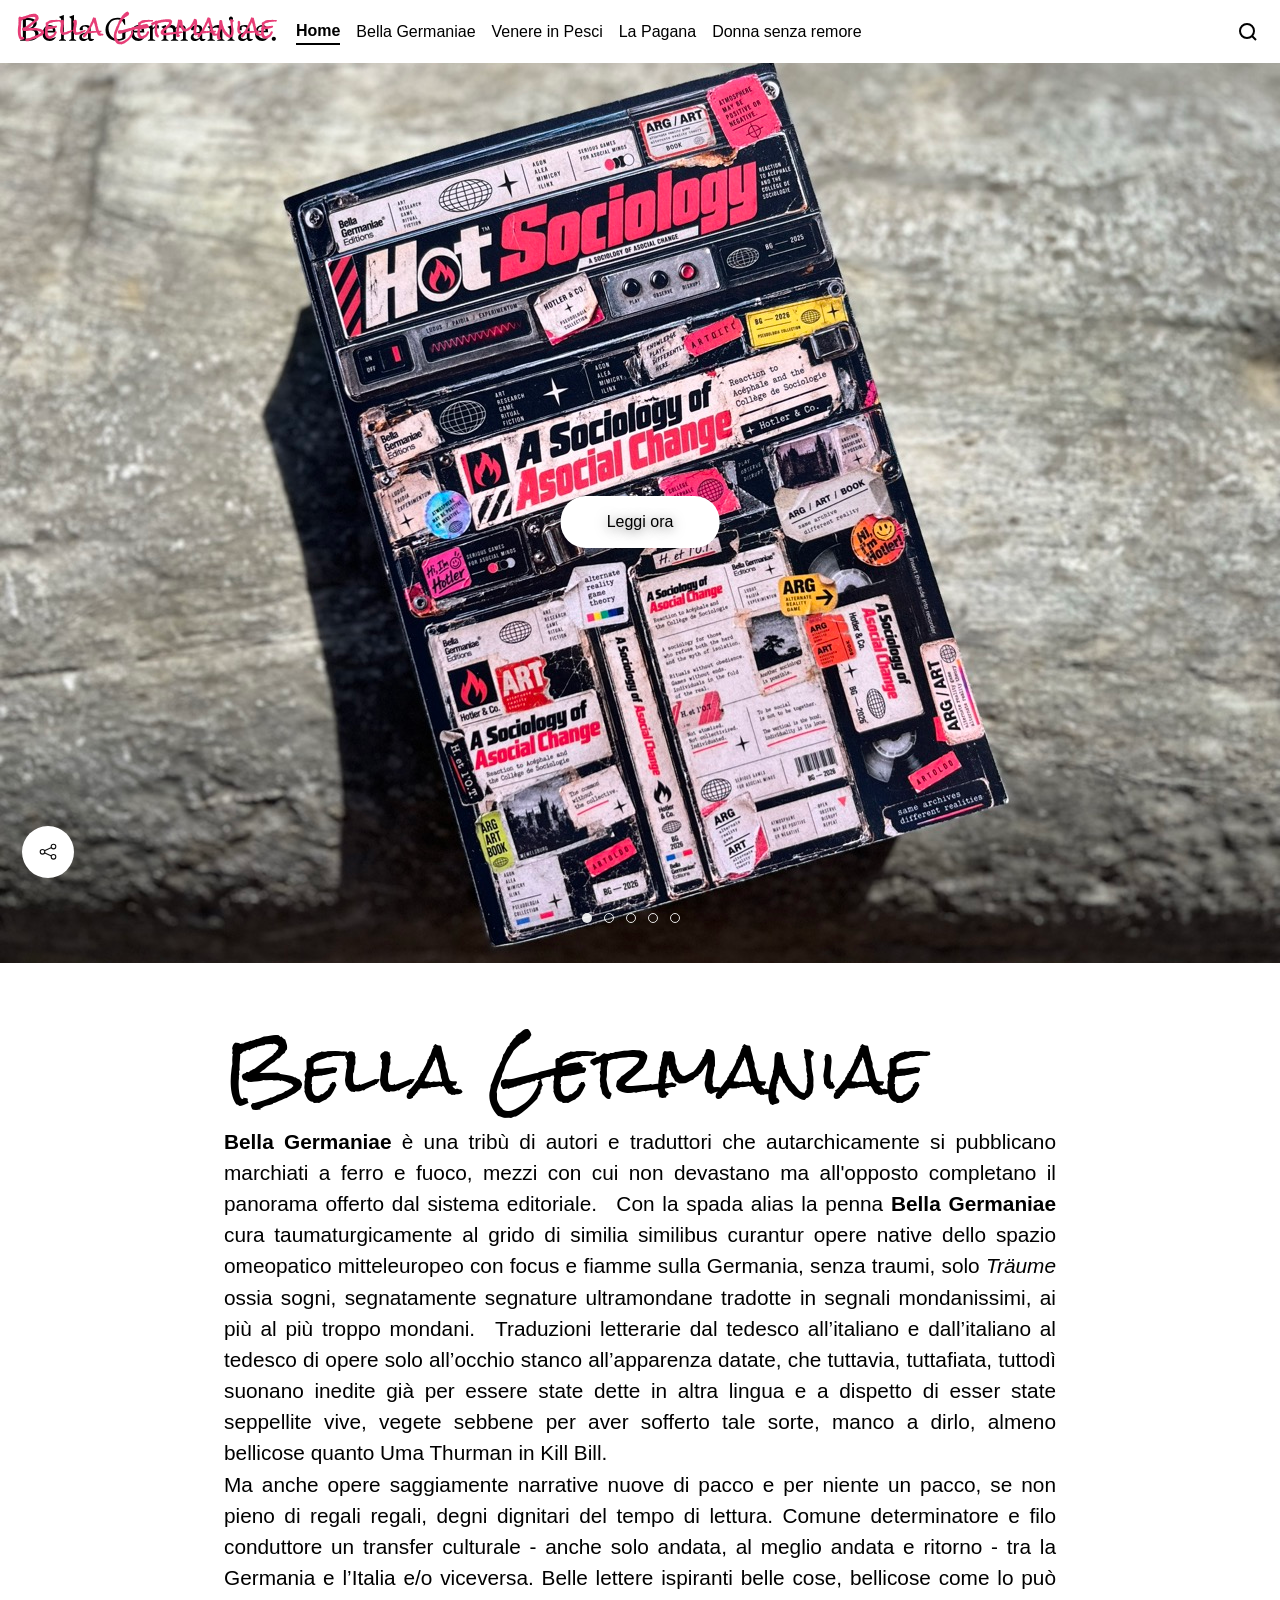
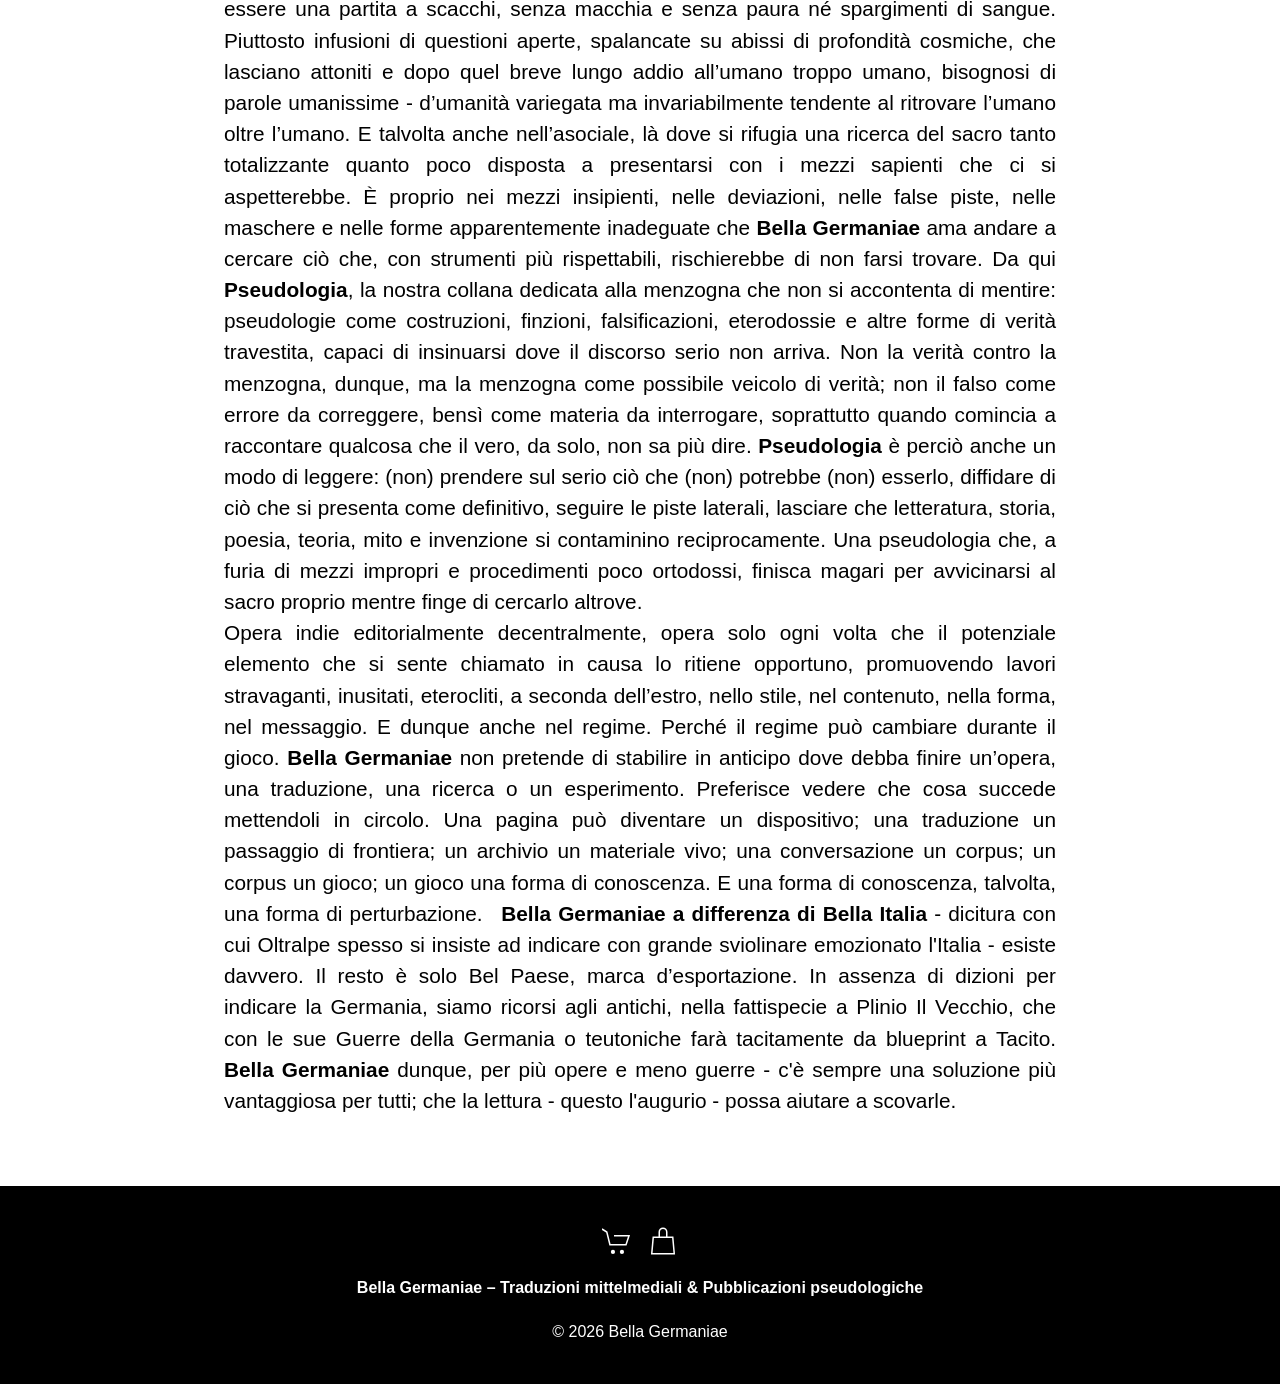
==== commit deb60b62: "Update" ====
--- a/index.html
+++ b/index.html
@@ -572,7 +572,7 @@
 
 <nav class="uk-navbar-container sc-dynamic-navbar" style="background:rgba(255,255,255,1);position:sticky !important;top:0 !important;z-index:9000 !important;">
 <ul class="navbar-scroll" data-sc-preview-nav="1" style="color:#000000;">
-<li><a class="navbar-logo-link sc-page-active" href="index.html"><img src="media/logo.svg" alt="Bella Germaniae – Traduzioni  mittelmediali & Pubblicazioni pseudologiche" class="navbar-logo"></a></li><li class="sc-page-heading-link"><a href="#venere-in-pesci-romanzo-astrologico">Venere in Pesci – Romanzo astrologico</a></li><li class="sc-page-heading-link"><a href="#la-pagana">La Pagana</a></li><li class="sc-page-heading-link"><a href="#bella-germaniae">Bella Germaniae</a></li>
+<li><a class="navbar-logo-link sc-page-active" href="index.html"><img src="media/logo.svg" alt="Bella Germaniae – Traduzioni  mittelmediali & Pubblicazioni pseudologiche" class="navbar-logo"></a></li><li><a class="sc-page-active" href="index.html">Home</a></li><li class="sc-page-heading-link"><a href="#bella-germaniae">Bella Germaniae</a></li><li><a href="venere-in-pesci/index.html">Venere in Pesci</a></li><li><a href="la-pagana/index.html">La Pagana</a></li><li><a href="donna-senza-remore/index.html">Donna senza remore</a></li>
 </ul>
 </nav>
 
@@ -635,7 +635,7 @@
       <div class="uk-position-center uk-text-center uk-padding-small" style="color:#ffffff; z-index:2; text-shadow: 0 2px 12px rgba(0,0,0,.55);">
            
            
-           <div class="sc-content-button-pair sc-slider-button-pair"><a href="https://amzn.eu/d/02NTfqmm" class="sc-core-cta sc-core-cta-light" target="_blank" rel="noopener">Leggi ora</a></div>
+           <div class="sc-content-button-pair sc-slider-button-pair"><a href="venere-in-pesci/index.html" class="sc-core-cta sc-core-cta-light">Scopri di più</a></div>
          </div>
       
 
@@ -653,7 +653,7 @@
       <div class="uk-position-center uk-text-center uk-padding-small" style="color:#ffffff; z-index:2; text-shadow: 0 2px 12px rgba(0,0,0,.55);">
            
            
-           <div class="sc-content-button-pair sc-slider-button-pair"><a href="https://amzn.eu/d/0f6ZhzVT" class="sc-core-cta sc-core-cta-light" target="_blank" rel="noopener">Leggi ora</a></div>
+           <div class="sc-content-button-pair sc-slider-button-pair"><a href="la-pagana/index.html" class="sc-core-cta sc-core-cta-light">Scopri di più</a></div>
          </div>
       
 
@@ -690,205 +690,6 @@
   
         </div>
       </div>
-</section>
-<section id="venere-in-pesci-romanzo-astrologico" class="uk-section uk-section-primary sc-auto-panel" uk-height-viewport="offset-top: true" style="background:#ffffff;min-height:100vh;padding:0;margin:0;display:flex;flex-direction:column;box-sizing:border-box;">
-<div class="sc-panel-content sc-gallery-panel" style="width:100%;margin-top:auto;margin-bottom:auto;"><div class="uk-container uk-padding" style="background:#ffffff; color:#000000">
-    <h1 class="uk-heading uk-text-center" style="color:#000000" uk-scrollspy="cls: uk-animation-slide-top; delay: 0; offset: 100; repeat: true"><span>Venere in Pesci – Romanzo astrologico</span></h1>
-    <h3 class="uk-heading uk-text-center uk-padding-large uk-padding-remove-top" style="color:#000000" uk-scrollspy="cls: uk-animation-slide-bottom; delay: 0; offset: 120; repeat: true">di Max Mohr tradotto da Sara Ferro W.</h3>
-    <div class="uk-grid-small uk-child-width-1-2@s uk-child-width-1-3@m"
-         uk-grid="masonry: true" uk-lightbox="animation: slide; toggle: a"
-         uk-scrollspy="target: > div; cls: uk-animation-fade; delay: 150; repeat: false">
-      <div data-sc-gallery-index="0">
-      <a class="uk-inline" data-type="image" href="media/Venere-in-Pesci-Romanzo-astrologico-di-Max-Mohr-tradotto-da-Sara-Ferro-W-Venere-in-Pesci-Romanzo-astrologico-di-Max-Mohr-tradotto-da-Sara-Ferro-W.jpg" data-caption="Venere in Pesci – Romanzo astrologico — di Max Mohr tradotto da Sara Ferro W." aria-label="Venere in Pesci – Romanzo astrologico — di Max Mohr tradotto da Sara Ferro W.">
-        <img class="uk-border-rounded" style="width:100%;height:auto;display:block" src="media/Venere-in-Pesci-Romanzo-astrologico-di-Max-Mohr-tradotto-da-Sara-Ferro-W-Venere-in-Pesci-Romanzo-astrologico-di-Max-Mohr-tradotto-da-Sara-Ferro-W.jpg" alt="Venere in Pesci – Romanzo astrologico — di Max Mohr tradotto da Sara Ferro W.">
-      </a>
-    </div>
-<div data-sc-gallery-index="1">
-      <a class="uk-inline" data-type="image" href="media/Venere-in-Pesci-Romanzo-astrologico-di-Max-Mohr-tradotto-da-Sara-Ferro-W-Venere-in-Pesci-Romanzo-astrologico-di-Max-Mohr-tradotto-da-Sara-Ferro-W-2.jpg" data-caption="Venere in Pesci – Romanzo astrologico — di Max Mohr tradotto da Sara Ferro W." aria-label="Venere in Pesci – Romanzo astrologico — di Max Mohr tradotto da Sara Ferro W.">
-        <img class="uk-border-rounded" style="width:100%;height:auto;display:block" src="media/Venere-in-Pesci-Romanzo-astrologico-di-Max-Mohr-tradotto-da-Sara-Ferro-W-Venere-in-Pesci-Romanzo-astrologico-di-Max-Mohr-tradotto-da-Sara-Ferro-W-2.jpg" alt="Venere in Pesci – Romanzo astrologico — di Max Mohr tradotto da Sara Ferro W.">
-      </a>
-    </div>
-<div data-sc-gallery-index="2">
-      <a class="uk-inline" data-type="image" href="media/Venere-in-Pesci-Romanzo-astrologico-di-Max-Mohr-tradotto-da-Sara-Ferro-W-Venere-in-Pesci-Romanzo-astrologico-di-Max-Mohr-tradotto-da-Sara-Ferro-W-3.jpg" data-caption="Venere in Pesci – Romanzo astrologico — di Max Mohr tradotto da Sara Ferro W." aria-label="Venere in Pesci – Romanzo astrologico — di Max Mohr tradotto da Sara Ferro W.">
-        <img class="uk-border-rounded" style="width:100%;height:auto;display:block" src="media/Venere-in-Pesci-Romanzo-astrologico-di-Max-Mohr-tradotto-da-Sara-Ferro-W-Venere-in-Pesci-Romanzo-astrologico-di-Max-Mohr-tradotto-da-Sara-Ferro-W-3.jpg" alt="Venere in Pesci – Romanzo astrologico — di Max Mohr tradotto da Sara Ferro W.">
-      </a>
-    </div>
-<div data-sc-gallery-index="3">
-      <a class="uk-inline" data-type="image" href="media/Venere-in-Pesci-Romanzo-astrologico-di-Max-Mohr-tradotto-da-Sara-Ferro-W-Venere-in-Pesci-Romanzo-astrologico-di-Max-Mohr-tradotto-da-Sara-Ferro-W-4.jpg" data-caption="Venere in Pesci – Romanzo astrologico — di Max Mohr tradotto da Sara Ferro W." aria-label="Venere in Pesci – Romanzo astrologico — di Max Mohr tradotto da Sara Ferro W.">
-        <img class="uk-border-rounded" style="width:100%;height:auto;display:block" src="media/Venere-in-Pesci-Romanzo-astrologico-di-Max-Mohr-tradotto-da-Sara-Ferro-W-Venere-in-Pesci-Romanzo-astrologico-di-Max-Mohr-tradotto-da-Sara-Ferro-W-4.jpg" alt="Venere in Pesci – Romanzo astrologico — di Max Mohr tradotto da Sara Ferro W.">
-      </a>
-    </div>
-<div data-sc-gallery-index="4">
-      <a class="uk-inline" data-type="image" href="media/Venere-in-Pesci-Romanzo-astrologico-di-Max-Mohr-tradotto-da-Sara-Ferro-W-Venere-in-Pesci-Romanzo-astrologico-di-Max-Mohr-tradotto-da-Sara-Ferro-W-5.jpg" data-caption="Venere in Pesci – Romanzo astrologico — di Max Mohr tradotto da Sara Ferro W." aria-label="Venere in Pesci – Romanzo astrologico — di Max Mohr tradotto da Sara Ferro W.">
-        <img class="uk-border-rounded" style="width:100%;height:auto;display:block" src="media/Venere-in-Pesci-Romanzo-astrologico-di-Max-Mohr-tradotto-da-Sara-Ferro-W-Venere-in-Pesci-Romanzo-astrologico-di-Max-Mohr-tradotto-da-Sara-Ferro-W-5.jpg" alt="Venere in Pesci – Romanzo astrologico — di Max Mohr tradotto da Sara Ferro W.">
-      </a>
-    </div>
-<div data-sc-gallery-index="5">
-      <a class="uk-inline" data-type="image" href="media/Venere-in-Pesci-Romanzo-astrologico-di-Max-Mohr-tradotto-da-Sara-Ferro-W-Venere-in-Pesci-Romanzo-astrologico-di-Max-Mohr-tradotto-da-Sara-Ferro-W-6.jpg" data-caption="Venere in Pesci – Romanzo astrologico — di Max Mohr tradotto da Sara Ferro W." aria-label="Venere in Pesci – Romanzo astrologico — di Max Mohr tradotto da Sara Ferro W.">
-        <img class="uk-border-rounded" style="width:100%;height:auto;display:block" src="media/Venere-in-Pesci-Romanzo-astrologico-di-Max-Mohr-tradotto-da-Sara-Ferro-W-Venere-in-Pesci-Romanzo-astrologico-di-Max-Mohr-tradotto-da-Sara-Ferro-W-6.jpg" alt="Venere in Pesci – Romanzo astrologico — di Max Mohr tradotto da Sara Ferro W.">
-      </a>
-    </div>
-<div data-sc-gallery-index="6">
-      <a class="uk-inline" data-type="image" href="media/Venere-in-Pesci-Romanzo-astrologico-di-Max-Mohr-tradotto-da-Sara-Ferro-W-Venere-in-Pesci-Romanzo-astrologico-di-Max-Mohr-tradotto-da-Sara-Ferro-W-7.jpg" data-caption="Venere in Pesci – Romanzo astrologico — di Max Mohr tradotto da Sara Ferro W." aria-label="Venere in Pesci – Romanzo astrologico — di Max Mohr tradotto da Sara Ferro W.">
-        <img class="uk-border-rounded" style="width:100%;height:auto;display:block" src="media/Venere-in-Pesci-Romanzo-astrologico-di-Max-Mohr-tradotto-da-Sara-Ferro-W-Venere-in-Pesci-Romanzo-astrologico-di-Max-Mohr-tradotto-da-Sara-Ferro-W-7.jpg" alt="Venere in Pesci – Romanzo astrologico — di Max Mohr tradotto da Sara Ferro W.">
-      </a>
-    </div>
-<div data-sc-gallery-index="7">
-      <a class="uk-inline" data-type="image" href="media/Venere-in-Pesci-Romanzo-astrologico-di-Max-Mohr-tradotto-da-Sara-Ferro-W-Venere-in-Pesci-Romanzo-astrologico-di-Max-Mohr-tradotto-da-Sara-Ferro-W-8.jpg" data-caption="Venere in Pesci – Romanzo astrologico — di Max Mohr tradotto da Sara Ferro W." aria-label="Venere in Pesci – Romanzo astrologico — di Max Mohr tradotto da Sara Ferro W.">
-        <img class="uk-border-rounded" style="width:100%;height:auto;display:block" src="media/Venere-in-Pesci-Romanzo-astrologico-di-Max-Mohr-tradotto-da-Sara-Ferro-W-Venere-in-Pesci-Romanzo-astrologico-di-Max-Mohr-tradotto-da-Sara-Ferro-W-8.jpg" alt="Venere in Pesci – Romanzo astrologico — di Max Mohr tradotto da Sara Ferro W.">
-      </a>
-    </div>
-<div data-sc-gallery-index="8">
-      <a class="uk-inline" data-type="image" href="media/Venere-in-Pesci-Romanzo-astrologico-di-Max-Mohr-tradotto-da-Sara-Ferro-W-Venere-in-Pesci-Romanzo-astrologico-di-Max-Mohr-tradotto-da-Sara-Ferro-W-9.jpg" data-caption="Venere in Pesci – Romanzo astrologico — di Max Mohr tradotto da Sara Ferro W." aria-label="Venere in Pesci – Romanzo astrologico — di Max Mohr tradotto da Sara Ferro W.">
-        <img class="uk-border-rounded" style="width:100%;height:auto;display:block" src="media/Venere-in-Pesci-Romanzo-astrologico-di-Max-Mohr-tradotto-da-Sara-Ferro-W-Venere-in-Pesci-Romanzo-astrologico-di-Max-Mohr-tradotto-da-Sara-Ferro-W-9.jpg" alt="Venere in Pesci – Romanzo astrologico — di Max Mohr tradotto da Sara Ferro W.">
-      </a>
-    </div>
-<div data-sc-gallery-index="9">
-      <a class="uk-inline" data-type="image" href="media/Venere-in-Pesci-Romanzo-astrologico-di-Max-Mohr-tradotto-da-Sara-Ferro-W-Venere-in-Pesci-Romanzo-astrologico-di-Max-Mohr-tradotto-da-Sara-Ferro-W-10.jpg" data-caption="Venere in Pesci – Romanzo astrologico — di Max Mohr tradotto da Sara Ferro W." aria-label="Venere in Pesci – Romanzo astrologico — di Max Mohr tradotto da Sara Ferro W.">
-        <img class="uk-border-rounded" style="width:100%;height:auto;display:block" src="media/Venere-in-Pesci-Romanzo-astrologico-di-Max-Mohr-tradotto-da-Sara-Ferro-W-Venere-in-Pesci-Romanzo-astrologico-di-Max-Mohr-tradotto-da-Sara-Ferro-W-10.jpg" alt="Venere in Pesci – Romanzo astrologico — di Max Mohr tradotto da Sara Ferro W.">
-      </a>
-    </div>
-<div data-sc-gallery-index="10">
-      <a class="uk-inline" data-type="image" href="media/Venere-in-Pesci-Romanzo-astrologico-di-Max-Mohr-tradotto-da-Sara-Ferro-W-Venere-in-Pesci-Romanzo-astrologico-di-Max-Mohr-tradotto-da-Sara-Ferro-W-11.jpg" data-caption="Venere in Pesci – Romanzo astrologico — di Max Mohr tradotto da Sara Ferro W." aria-label="Venere in Pesci – Romanzo astrologico — di Max Mohr tradotto da Sara Ferro W.">
-        <img class="uk-border-rounded" style="width:100%;height:auto;display:block" src="media/Venere-in-Pesci-Romanzo-astrologico-di-Max-Mohr-tradotto-da-Sara-Ferro-W-Venere-in-Pesci-Romanzo-astrologico-di-Max-Mohr-tradotto-da-Sara-Ferro-W-11.jpg" alt="Venere in Pesci – Romanzo astrologico — di Max Mohr tradotto da Sara Ferro W.">
-      </a>
-    </div>
-<div data-sc-gallery-index="11">
-      <a class="uk-inline" data-type="image" href="media/Venere-in-Pesci-Romanzo-astrologico-di-Max-Mohr-tradotto-da-Sara-Ferro-W-Venere-in-Pesci-Romanzo-astrologico-di-Max-Mohr-tradotto-da-Sara-Ferro-W-12.jpg" data-caption="Venere in Pesci – Romanzo astrologico — di Max Mohr tradotto da Sara Ferro W." aria-label="Venere in Pesci – Romanzo astrologico — di Max Mohr tradotto da Sara Ferro W.">
-        <img class="uk-border-rounded" style="width:100%;height:auto;display:block" src="media/Venere-in-Pesci-Romanzo-astrologico-di-Max-Mohr-tradotto-da-Sara-Ferro-W-Venere-in-Pesci-Romanzo-astrologico-di-Max-Mohr-tradotto-da-Sara-Ferro-W-12.jpg" alt="Venere in Pesci – Romanzo astrologico — di Max Mohr tradotto da Sara Ferro W.">
-      </a>
-    </div>
-    </div>
-  </div></div>
-</section>
-<section id="3" class="uk-section uk-section-primary sc-auto-panel" uk-height-viewport="offset-top: true" style="background:#ffffff;min-height:100vh;padding:0;margin:0;display:flex;flex-direction:column;box-sizing:border-box;">
-<div class="sc-panel-content" style="width:100%;margin-top:auto;margin-bottom:auto;"><div class="uk-section uk-section-muted uk-flex uk-flex-center uk-flex-middle" style="background:#ffffff;min-height:60vh;">
-      <div class="uk-container uk-text-justify" style="color:#000000;" uk-scrollspy="cls: uk-animation-slide-left; repeat: true">
-        
-        
-        <div class="live-paragraph p-lg" style="color:#000000;"><b style="font-style: italic;">Venere in Pesci - Romanzo astrologico, </b><b>&nbsp;il primo romanzo di Max Mohr tradotto da Sara Ferro W.<br></b><br><i>Berlino, anni ’20. Un medico, il dottor Quaß e una dottoressa in medicina, non abilitata, la signorina Otterloo, entrambi con rapporti di lavoro a dir poco traballanti, si incontrano in occasione di un parto in una ricca villa dove loro malgrado per un equivoco prestano ambedue assistenza alla partoriente – non senza pestarsi i piedi - e fanno la conoscenza di uno strano personaggio, il dottor Abba. Assieme finiranno per aprire alle porte della città una così detta “clinica medico-astrologica“, fondata allo scopo di circonvenire, sebbene molto elegantemente, schiere di nuovi ricchi e tutta una svariata varietà di appartenenti al bel mondo, che come stregati dall'allure del dottor Abba a frotte aderiranno entusiasti all'impresa. Nell'economia del romanzo questi costituiranno una sorta di galleria di tipi umani a metà tra impietoso falò delle vanità e pittura di genere borghese, ritrattistica espressionistica e parodia della Nuova oggettività, raffigurati con uno stile sempre in bilico tra caricatura e impressioni di psicologia del profondo. La trama si snoda attorno alle scelte disperate dei tre, a turno dettate da opportunismo, da uno strano idealismo screziato di spregiudicato pragmatismo o ancora guidate da rigurgiti di anticonformismo, riottosità e ribellione. Una frode ben architettata e riuscita, i cui profitti illeciti verranno spartiti dai tre personaggi di cui prima, capitanati dall'ipnotico Abba.
-</i><br><br><i>Venere in Pesci</i> si sviluppa attorno a tematiche ricorrenti nella vita del suo autore e nelle riflessioni tipiche della sua epoca, tuttavia elaborate da Mohr in maniera sublimemente sui generis, inaspettatamente cruda e tenera: il conflitto tra natura e tecnica, tra morale e denaro - tra la Grande e la Piccola Ragione -, tra città e campagna, tra metropoli e provincia, senza possibilità di risolvere tali tensioni tanto connaturate alla sensibilità moderna. Quindi niente vero e proprio ritorno alla natura, né panegirici in favore dell'idillio bucolico. La via d'uscita, unica e degnissima è quella della parodia, della satira, dell'umorismo, del nonsense, dell'invettiva sociale elegantemente scoccata, tra il serio e il faceto, ma sempre raffinata, sorprendentemente leggera quanto efficace, che schernisce atteggiamenti non registrati dai più come bislacchi - al massimo strambi, comunque ben tollerati da chi si assoggetta volentieri ai capricci della moda e ai dettami della società -, ma che a un più attento scrutinio della ragione non possono che apparire nella loro bizzarria demenziale, maniacali, scurrili, potenzialmente calamitosi. Senza farne troppo un dramma però, le cose vanno secondo il loro destino, solo le stelle sanno, per chi si lascia imbambolare da tali amenità, sebbene, sebbene, sebbene...</div>
-        
-      </div>
-    </div></div>
-</section>
-<section id="venere-in-pesci" class="uk-section uk-section-primary sc-auto-panel" uk-height-viewport="offset-top: true" style="background:#ffffff;min-height:100vh;padding:0;margin:0;display:flex;flex-direction:column;box-sizing:border-box;">
-<div class="sc-panel-content" style="width:100%;margin-top:auto;margin-bottom:auto;">
-<div style="position:relative; width:100vw; height:100vh; overflow:hidden;">
-<video src="media/Venere-in-Pesci.mp4" autoplay loop muted playsinline
-style="width:100vw;height:100vh;object-fit:cover;display:block; pointer-events:none;" uk-scrollspy="cls: uk-animation-slide-bottom; repeat: false"></video>
-<div style="position:absolute;top:50%;left:50%;transform:translate(-50%,-50%);width:100%;" class="uk-text-center uk-light">
-
-<div uk-scrollspy="cls: uk-animation-slide-top; repeat: true">
-<h2 class="live-heading uk-heading-large" style="color: #ffffff;"></h2>
-<div class="live-subtitle uk-heading-xlarge" style="color:#ffffff">Venere in Pesci</div><div class="live-paragraph large" style="color:#ffffff;margin-top:0.5em;">Max Mohr | Traduzione: Sara Ferro W.</div>
-<div class="sc-content-button-pair"><a href="https://www.amazon.it/gp/product/B0C9SPDWJQ" class="sc-core-cta sc-core-cta-light" target="_blank" rel="noopener">Leggi ora</a></div>
-</div>
-
-</div>
-</div>
-</div>
-</section>
-<section id="la-pagana" class="uk-section uk-section-primary sc-auto-panel" uk-height-viewport="offset-top: true" style="background:#ffffff;min-height:100vh;padding:0;margin:0;display:flex;flex-direction:column;box-sizing:border-box;">
-<div class="sc-panel-content sc-gallery-panel" style="width:100%;margin-top:auto;margin-bottom:auto;"><div class="uk-container uk-padding" style="background:#ffffff; color:#000000">
-    <h1 class="uk-heading uk-text-center" style="color:#000000" uk-scrollspy="cls: uk-animation-slide-top; delay: 0; offset: 100; repeat: true"><span>La Pagana</span></h1>
-    <h3 class="uk-heading uk-text-center uk-padding-large uk-padding-remove-top" style="color:#000000" uk-scrollspy="cls: uk-animation-slide-bottom; delay: 0; offset: 120; repeat: true">di Max Mohr tradotto da Sara Ferro W.</h3>
-    <div class="uk-grid-small uk-child-width-1-2@s uk-child-width-1-3@m"
-         uk-grid="masonry: true" uk-lightbox="animation: slide; toggle: a"
-         uk-scrollspy="target: > div; cls: uk-animation-fade; delay: 150; repeat: false">
-      <div data-sc-gallery-index="0">
-      <a class="uk-inline" data-type="image" href="media/La-Pagana-di-Max-Mohr-tradotto-da-Sara-Ferro-W-La-Pagana-di-Max-Mohr-tradotto-da-Sara-Ferro-W.jpg" data-caption="La Pagana — di Max Mohr tradotto da Sara Ferro W." aria-label="La Pagana — di Max Mohr tradotto da Sara Ferro W.">
-        <img class="uk-border-rounded" style="width:100%;height:auto;display:block" src="media/La-Pagana-di-Max-Mohr-tradotto-da-Sara-Ferro-W-La-Pagana-di-Max-Mohr-tradotto-da-Sara-Ferro-W.jpg" alt="La Pagana — di Max Mohr tradotto da Sara Ferro W.">
-      </a>
-    </div>
-<div data-sc-gallery-index="1">
-      <a class="uk-inline" data-type="image" href="media/La-Pagana-di-Max-Mohr-tradotto-da-Sara-Ferro-W-La-Pagana-di-Max-Mohr-tradotto-da-Sara-Ferro-W-2.jpg" data-caption="La Pagana — di Max Mohr tradotto da Sara Ferro W." aria-label="La Pagana — di Max Mohr tradotto da Sara Ferro W.">
-        <img class="uk-border-rounded" style="width:100%;height:auto;display:block" src="media/La-Pagana-di-Max-Mohr-tradotto-da-Sara-Ferro-W-La-Pagana-di-Max-Mohr-tradotto-da-Sara-Ferro-W-2.jpg" alt="La Pagana — di Max Mohr tradotto da Sara Ferro W.">
-      </a>
-    </div>
-<div data-sc-gallery-index="2">
-      <a class="uk-inline" data-type="image" href="media/La-Pagana-di-Max-Mohr-tradotto-da-Sara-Ferro-W-La-Pagana-di-Max-Mohr-tradotto-da-Sara-Ferro-W-3.jpg" data-caption="La Pagana — di Max Mohr tradotto da Sara Ferro W." aria-label="La Pagana — di Max Mohr tradotto da Sara Ferro W.">
-        <img class="uk-border-rounded" style="width:100%;height:auto;display:block" src="media/La-Pagana-di-Max-Mohr-tradotto-da-Sara-Ferro-W-La-Pagana-di-Max-Mohr-tradotto-da-Sara-Ferro-W-3.jpg" alt="La Pagana — di Max Mohr tradotto da Sara Ferro W.">
-      </a>
-    </div>
-<div data-sc-gallery-index="3">
-      <a class="uk-inline" data-type="image" href="media/La-Pagana-di-Max-Mohr-tradotto-da-Sara-Ferro-W-La-Pagana-di-Max-Mohr-tradotto-da-Sara-Ferro-W-4.jpg" data-caption="La Pagana — di Max Mohr tradotto da Sara Ferro W." aria-label="La Pagana — di Max Mohr tradotto da Sara Ferro W.">
-        <img class="uk-border-rounded" style="width:100%;height:auto;display:block" src="media/La-Pagana-di-Max-Mohr-tradotto-da-Sara-Ferro-W-La-Pagana-di-Max-Mohr-tradotto-da-Sara-Ferro-W-4.jpg" alt="La Pagana — di Max Mohr tradotto da Sara Ferro W.">
-      </a>
-    </div>
-<div data-sc-gallery-index="4">
-      <a class="uk-inline" data-type="image" href="media/La-Pagana-di-Max-Mohr-tradotto-da-Sara-Ferro-W-La-Pagana-di-Max-Mohr-tradotto-da-Sara-Ferro-W-5.jpg" data-caption="La Pagana — di Max Mohr tradotto da Sara Ferro W." aria-label="La Pagana — di Max Mohr tradotto da Sara Ferro W.">
-        <img class="uk-border-rounded" style="width:100%;height:auto;display:block" src="media/La-Pagana-di-Max-Mohr-tradotto-da-Sara-Ferro-W-La-Pagana-di-Max-Mohr-tradotto-da-Sara-Ferro-W-5.jpg" alt="La Pagana — di Max Mohr tradotto da Sara Ferro W.">
-      </a>
-    </div>
-<div data-sc-gallery-index="5">
-      <a class="uk-inline" data-type="image" href="media/La-Pagana-di-Max-Mohr-tradotto-da-Sara-Ferro-W-La-Pagana-di-Max-Mohr-tradotto-da-Sara-Ferro-W-6.jpg" data-caption="La Pagana — di Max Mohr tradotto da Sara Ferro W." aria-label="La Pagana — di Max Mohr tradotto da Sara Ferro W.">
-        <img class="uk-border-rounded" style="width:100%;height:auto;display:block" src="media/La-Pagana-di-Max-Mohr-tradotto-da-Sara-Ferro-W-La-Pagana-di-Max-Mohr-tradotto-da-Sara-Ferro-W-6.jpg" alt="La Pagana — di Max Mohr tradotto da Sara Ferro W.">
-      </a>
-    </div>
-<div data-sc-gallery-index="6">
-      <a class="uk-inline" data-type="image" href="media/La-Pagana-di-Max-Mohr-tradotto-da-Sara-Ferro-W-La-Pagana-di-Max-Mohr-tradotto-da-Sara-Ferro-W-7.jpg" data-caption="La Pagana — di Max Mohr tradotto da Sara Ferro W." aria-label="La Pagana — di Max Mohr tradotto da Sara Ferro W.">
-        <img class="uk-border-rounded" style="width:100%;height:auto;display:block" src="media/La-Pagana-di-Max-Mohr-tradotto-da-Sara-Ferro-W-La-Pagana-di-Max-Mohr-tradotto-da-Sara-Ferro-W-7.jpg" alt="La Pagana — di Max Mohr tradotto da Sara Ferro W.">
-      </a>
-    </div>
-<div data-sc-gallery-index="7">
-      <a class="uk-inline" data-type="image" href="media/La-Pagana-di-Max-Mohr-tradotto-da-Sara-Ferro-W-La-Pagana-di-Max-Mohr-tradotto-da-Sara-Ferro-W-8.jpg" data-caption="La Pagana — di Max Mohr tradotto da Sara Ferro W." aria-label="La Pagana — di Max Mohr tradotto da Sara Ferro W.">
-        <img class="uk-border-rounded" style="width:100%;height:auto;display:block" src="media/La-Pagana-di-Max-Mohr-tradotto-da-Sara-Ferro-W-La-Pagana-di-Max-Mohr-tradotto-da-Sara-Ferro-W-8.jpg" alt="La Pagana — di Max Mohr tradotto da Sara Ferro W.">
-      </a>
-    </div>
-<div data-sc-gallery-index="8">
-      <a class="uk-inline" data-type="image" href="media/La-Pagana-di-Max-Mohr-tradotto-da-Sara-Ferro-W-La-Pagana-di-Max-Mohr-tradotto-da-Sara-Ferro-W-9.jpg" data-caption="La Pagana — di Max Mohr tradotto da Sara Ferro W." aria-label="La Pagana — di Max Mohr tradotto da Sara Ferro W.">
-        <img class="uk-border-rounded" style="width:100%;height:auto;display:block" src="media/La-Pagana-di-Max-Mohr-tradotto-da-Sara-Ferro-W-La-Pagana-di-Max-Mohr-tradotto-da-Sara-Ferro-W-9.jpg" alt="La Pagana — di Max Mohr tradotto da Sara Ferro W.">
-      </a>
-    </div>
-<div data-sc-gallery-index="9">
-      <a class="uk-inline" data-type="image" href="media/La-Pagana-di-Max-Mohr-tradotto-da-Sara-Ferro-W-La-Pagana-di-Max-Mohr-tradotto-da-Sara-Ferro-W-10.jpg" data-caption="La Pagana — di Max Mohr tradotto da Sara Ferro W." aria-label="La Pagana — di Max Mohr tradotto da Sara Ferro W.">
-        <img class="uk-border-rounded" style="width:100%;height:auto;display:block" src="media/La-Pagana-di-Max-Mohr-tradotto-da-Sara-Ferro-W-La-Pagana-di-Max-Mohr-tradotto-da-Sara-Ferro-W-10.jpg" alt="La Pagana — di Max Mohr tradotto da Sara Ferro W.">
-      </a>
-    </div>
-<div data-sc-gallery-index="10">
-      <a class="uk-inline" data-type="image" href="media/La-Pagana-di-Max-Mohr-tradotto-da-Sara-Ferro-W-La-Pagana-di-Max-Mohr-tradotto-da-Sara-Ferro-W-11.jpg" data-caption="La Pagana — di Max Mohr tradotto da Sara Ferro W." aria-label="La Pagana — di Max Mohr tradotto da Sara Ferro W.">
-        <img class="uk-border-rounded" style="width:100%;height:auto;display:block" src="media/La-Pagana-di-Max-Mohr-tradotto-da-Sara-Ferro-W-La-Pagana-di-Max-Mohr-tradotto-da-Sara-Ferro-W-11.jpg" alt="La Pagana — di Max Mohr tradotto da Sara Ferro W.">
-      </a>
-    </div>
-<div data-sc-gallery-index="11">
-      <a class="uk-inline" data-type="image" href="media/La-Pagana-di-Max-Mohr-tradotto-da-Sara-Ferro-W-La-Pagana-di-Max-Mohr-tradotto-da-Sara-Ferro-W-12.jpg" data-caption="La Pagana — di Max Mohr tradotto da Sara Ferro W." aria-label="La Pagana — di Max Mohr tradotto da Sara Ferro W.">
-        <img class="uk-border-rounded" style="width:100%;height:auto;display:block" src="media/La-Pagana-di-Max-Mohr-tradotto-da-Sara-Ferro-W-La-Pagana-di-Max-Mohr-tradotto-da-Sara-Ferro-W-12.jpg" alt="La Pagana — di Max Mohr tradotto da Sara Ferro W.">
-      </a>
-    </div>
-    </div>
-  </div></div>
-</section>
-<section id="6" class="uk-section uk-section-primary sc-auto-panel" uk-height-viewport="offset-top: true" style="background:#ffffff;min-height:100vh;padding:0;margin:0;display:flex;flex-direction:column;box-sizing:border-box;">
-<div class="sc-panel-content" style="width:100%;margin-top:auto;margin-bottom:auto;"><div class="uk-section uk-section-muted uk-flex uk-flex-center uk-flex-middle" style="background:#ffffff;min-height:60vh;">
-      <div class="uk-container uk-text-justify" style="color:#000000;" uk-scrollspy="cls: uk-animation-slide-left; repeat: true">
-        
-        
-        <div class="live-paragraph p-lg" style="color:#000000;"><b><i>La Pagana</i>, il secondo romanzo di Max Mohr tradotto da Sara Ferro W. - già traduttrice di <i>Venere in Pesci</i>.
-<br><br></b>
-(...) Una volta l’inseguimento pagano si inoltrava ansimante nella foresta, con le suole nude sulle foglie vecchie, con le cosce larghe sulle sterpaglie del frangivento, sempre più in profondità nel sottobosco, via via più lontano dal sole, quindi l'uomo veniva più vicino, senza parole, senza un richiamo, allora l'odore muschioso si levava intorno alla donna, allora il suo cammino si faceva debole, deboli il suo cuore e le sue viscere, quindi lei giungeva alla macchia di muschio tra i pini impigliati, lì cadeva con le ginocchia allentate, lì anche lui cadeva sulla terra umida della sua terra, il signore della terra, l'uomo. Poi erano arrivati i sacerdoti e si erano eretti sopra la coppia umana e avevano sistemato i loro sgabelli nelle stanze dei loro dèi invisibili, per poter stare più in alto della coppia umana, e il loro discorso era stato: "Tu devi e tu non devi!". Dovrai strisciare sul tuo ventre e mangerai polvere, dovrai avere sudore sulla tua fronte, dovrai porgere la guancia sinistra, dovrai essere povero o vedere di passare attraverso la cruna di un ago, e dovrai pagare bene i tuoi sacerdoti, affinché ti dicano ciò che devi. Poi si era avventato lo Stato sulla coppia intimidita e il suo discorso era stato: "Tu puoi e tu non puoi!". Puoi morire per lo Stato e generare figli, puoi essere schiavo dello Stato e pagare le tasse, ma non puoi calpestare il prato verde e non puoi essere povero o sarai arrestato, non puoi fare niente in nero e pensare. E parlate con la mamma? Per un anno nella terra pietrosa della Glonn! E parlate con papà? Divorato pelle e capelli dalla città urbana... Finché la libertà non giunse finalmente alla coppia umana disperata e sui giornali si lesse: "La coppia umana è libera, alleluia!". Allora la coppia liberata si gettò sul nuovo letto nuziale in libertà e da lì nel vuoto, proprio come era stato prescritto dal loro giornale. Ma il giorno dopo era finita la ragionevolezza e sputavano sui reciproci desideri fantasma e maledicevano i loro nati morti e rompevano la libertà di carta, perché era stata solo la libertà degli schiavi liberati e non la libertà delle persone cresciute libere... Quindi cosa faceva una donna quando, dopo il fallimento dello Stato e della Chiesa e della casa dei genitori e della libertà di stampa, un uomo maschio le piaceva? (...)
-<br><br>​
-(…) I cinesi avevano costruito una muraglia intorno al loro impero e il professor Gfäller le aveva parlato del significato più profondo di questa muraglia; aveva trascorso dieci anni in Mongolia come specialista di botanica dell'Asia orientale. All'interno di quel muro non c'era uno Stato, ma un impero, un impero umano. All'interno di quel muro, la morte non veniva ingannata con le favole dell'aldilà, ma era inclusa nell'esistenza come fratello oscuro di questa vita luminosa e presa in carico dalla devozione pagana dell’aldiquà. All'interno di quel muro non c'era una meta verso la quale l'umanità dovesse marciare con la fronte aggrottata e il pugno chiuso, non c'era la meta ultraterrena del cielo come avevano importata i missionari, non c'era la meta mondana del progresso e dello sviluppo importata dai tecnici e dai commercianti, dall'Europa e dall'America, dai russi e dai militari e da Cook and son: c'era un vagare e un girare in tondo, senza meta, e in mezzo a tutto questo viveva, in dinastie monastiche e in dinastie familiari, in solitudine e in intricate alleanze senza direzione, se stesso, l'uomo. Laggiù c'erano le più belle piante perenni della terra. E anche se era solo un regno umano giallo, un esempio lontano e fatiscente di un vero regno umano: era stato e poteva essere di nuovo. (…)</div>
-        
-      </div>
-    </div></div>
-</section>
-<section id="la-pagana-2" class="uk-section uk-section-primary sc-auto-panel" uk-height-viewport="offset-top: true" style="background:#ffffff;min-height:100vh;padding:0;margin:0;display:flex;flex-direction:column;box-sizing:border-box;">
-<div class="sc-panel-content" style="width:100%;margin-top:auto;margin-bottom:auto;">
-<div style="position:relative; width:100vw; height:100vh; overflow:hidden;">
-<video src="media/La-Pagana.mp4" autoplay loop muted playsinline
-style="width:100vw;height:100vh;object-fit:cover;display:block; pointer-events:none;" uk-scrollspy="cls: uk-animation-slide-bottom; repeat: false"></video>
-<div style="position:absolute;top:50%;left:50%;transform:translate(-50%,-50%);width:100%;" class="uk-text-center uk-light">
-
-<div uk-scrollspy="cls: uk-animation-slide-top; repeat: true">
-<h2 class="live-heading uk-heading-large" style="color: #ffffff;"></h2>
-<div class="live-subtitle uk-heading-xlarge" style="color:#ffffff">La Pagana</div><div class="live-paragraph large" style="color:#ffffff;margin-top:0.5em;">Max Mohr | Traduzione: Sara Ferro W.</div>
-<div class="sc-content-button-pair"><a href="https://www.amazon.it/gp/product/B0DPJ4ST95" class="sc-core-cta sc-core-cta-light" target="_blank" rel="noopener">Leggi ora</a></div>
-</div>
-
-</div>
-</div>
-</div>
 </section>
 <section id="bella-germaniae" class="uk-section uk-section-primary sc-auto-panel" uk-height-viewport="offset-top: true" style="background:#ffffff;min-height:100vh;padding:0;margin:0;display:flex;flex-direction:column;box-sizing:border-box;">
 <div class="sc-panel-content" style="width:100%;margin-top:auto;margin-bottom:auto;"><div class="uk-section uk-section-muted uk-flex uk-flex-center uk-flex-middle" style="background:#ffffff;min-height:60vh;">
@@ -1200,8 +1001,8 @@
   var MODE="export";
   var NAVBAR_MODE=true;
   var CURRENT_PAGE_ID="home";
-  var INDEX_B64="[base64]/[base64]";
-  var ROUTES_B64="eyJob21lIjoiaW5kZXguaHRtbCJ9";
+  var INDEX_B64="[base64]/[base64]/[base64]";
+  var ROUTES_B64="[base64]";
   var SEARCH_NO_RESULTS="Cerca un'altra parola";
   var SEARCH_PAGE_LABEL="Pagine";
   var widget=document.getElementById('site-search-widget');
@@ -1420,7 +1221,7 @@
 .sc-share-action{width:100%;display:flex;align-items:center;gap:10px;border:0;background:transparent;color:inherit;padding:10px 12px;border-radius:12px;cursor:pointer;text-align:left;font:inherit}.sc-share-action:hover{background:rgba(0,0,0,.06)}.sc-share-action svg{width:20px;height:20px}
 @media(max-width:900px){#site-share-toggle{width:40px;height:40px}#site-share-toggle svg{width:20px;height:20px}#site-share-panel{bottom:50px}}
 </style>
-<div id="site-share-widget" data-excluded-pages="[]" data-share-permalink-map="{&quot;home&quot;:&quot;&quot;}" data-share-page-id="home"><button id="site-share-toggle" type="button" aria-label="Share"><span uk-icon="social"></span></button><div id="site-share-panel" role="dialog" aria-label="Share this page"><button type="button" class="sc-share-action" data-share-id="copy-link" data-share-action="copy-link" data-share-template="" data-share-success="Link copiato"><span uk-icon="copy"></span><span>Copia link</span></button><button type="button" class="sc-share-action" data-share-id="email" data-share-action="email" data-share-template="" data-share-success=""><span uk-icon="mail"></span><span>Email</span></button><button type="button" class="sc-share-action" data-share-id="facebook" data-share-action="url" data-share-template="https://www.facebook.com/sharer/sharer.php?u={url}" data-share-success=""><span uk-icon="facebook"></span><span>Facebook</span></button><button type="button" class="sc-share-action" data-share-id="x" data-share-action="url" data-share-template="https://twitter.com/intent/tweet?url={url}&amp;text={title}" data-share-success=""><span uk-icon="x"></span><span>X / Twitter</span></button><button type="button" class="sc-share-action" data-share-id="linkedin" data-share-action="url" data-share-template="https://www.linkedin.com/sharing/share-offsite/?url={url}" data-share-success=""><span uk-icon="linkedin"></span><span>LinkedIn</span></button><button type="button" class="sc-share-action" data-share-id="tiktok" data-share-action="copy-open" data-share-template="https://www.tiktok.com/" data-share-success=""><span uk-icon="tiktok"></span><span>TikTok</span></button><button type="button" class="sc-share-action" data-share-id="instagram" data-share-action="copy-open" data-share-template="https://www.instagram.com/" data-share-success=""><span uk-icon="instagram"></span><span>Instagram</span></button><button type="button" class="sc-share-action" data-share-id="whatsapp" data-share-action="url" data-share-template="https://wa.me/?text={title}%20{url}" data-share-success=""><span uk-icon="whatsapp"></span><span>WhatsApp</span></button><button type="button" class="sc-share-action" data-share-id="telegram" data-share-action="url" data-share-template="https://t.me/share/url?url={url}&amp;text={title}" data-share-success=""><span uk-icon="telegram"></span><span>Telegram</span></button><button type="button" class="sc-share-action" data-share-id="reddit" data-share-action="url" data-share-template="https://www.reddit.com/submit?url={url}&amp;title={title}" data-share-success=""><span uk-icon="reddit"></span><span>Reddit</span></button><button type="button" class="sc-share-action" data-share-id="threads" data-share-action="url" data-share-template="https://www.threads.net/intent/post?text={title}%20{url}" data-share-success=""><span uk-icon="threads"></span><span>Threads</span></button><button type="button" class="sc-share-action" data-share-id="bluesky" data-share-action="url" data-share-template="https://bsky.app/intent/compose?text={title}%20{url}" data-share-success=""><span uk-icon="bluesky"></span><span>Bluesky</span></button><button type="button" class="sc-share-action" data-share-id="mastodon" data-share-action="url" data-share-template="https://mastodon.social/share?text={title}%20{url}" data-share-success=""><span uk-icon="mastodon"></span><span>Mastodon</span></button><button type="button" class="sc-share-action" data-share-id="pinterest" data-share-action="url" data-share-template="https://pinterest.com/pin/create/button/?url={url}&amp;description={title}" data-share-success=""><span uk-icon="pinterest"></span><span>Pinterest</span></button><button type="button" class="sc-share-action" data-share-id="tumblr" data-share-action="url" data-share-template="https://www.tumblr.com/widgets/share/tool?canonicalUrl={url}&amp;title={title}" data-share-success=""><span uk-icon="tumblr"></span><span>Tumblr</span></button></div></div>
+<div id="site-share-widget" data-excluded-pages="[]" data-share-permalink-map="{&quot;home&quot;:&quot;&quot;,&quot;page-62h76xlb&quot;:&quot;&quot;,&quot;page-4qq392yx&quot;:&quot;&quot;,&quot;page-xlnu3mmg&quot;:&quot;&quot;}" data-share-page-id="home"><button id="site-share-toggle" type="button" aria-label="Share"><span uk-icon="social"></span></button><div id="site-share-panel" role="dialog" aria-label="Share this page"><button type="button" class="sc-share-action" data-share-id="copy-link" data-share-action="copy-link" data-share-template="" data-share-success="Link copiato"><span uk-icon="copy"></span><span>Copia link</span></button><button type="button" class="sc-share-action" data-share-id="email" data-share-action="email" data-share-template="" data-share-success=""><span uk-icon="mail"></span><span>Email</span></button><button type="button" class="sc-share-action" data-share-id="facebook" data-share-action="url" data-share-template="https://www.facebook.com/sharer/sharer.php?u={url}" data-share-success=""><span uk-icon="facebook"></span><span>Facebook</span></button><button type="button" class="sc-share-action" data-share-id="x" data-share-action="url" data-share-template="https://twitter.com/intent/tweet?url={url}&amp;text={title}" data-share-success=""><span uk-icon="x"></span><span>X / Twitter</span></button><button type="button" class="sc-share-action" data-share-id="linkedin" data-share-action="url" data-share-template="https://www.linkedin.com/sharing/share-offsite/?url={url}" data-share-success=""><span uk-icon="linkedin"></span><span>LinkedIn</span></button><button type="button" class="sc-share-action" data-share-id="tiktok" data-share-action="copy-open" data-share-template="https://www.tiktok.com/" data-share-success=""><span uk-icon="tiktok"></span><span>TikTok</span></button><button type="button" class="sc-share-action" data-share-id="instagram" data-share-action="copy-open" data-share-template="https://www.instagram.com/" data-share-success=""><span uk-icon="instagram"></span><span>Instagram</span></button><button type="button" class="sc-share-action" data-share-id="whatsapp" data-share-action="url" data-share-template="https://wa.me/?text={title}%20{url}" data-share-success=""><span uk-icon="whatsapp"></span><span>WhatsApp</span></button><button type="button" class="sc-share-action" data-share-id="telegram" data-share-action="url" data-share-template="https://t.me/share/url?url={url}&amp;text={title}" data-share-success=""><span uk-icon="telegram"></span><span>Telegram</span></button><button type="button" class="sc-share-action" data-share-id="reddit" data-share-action="url" data-share-template="https://www.reddit.com/submit?url={url}&amp;title={title}" data-share-success=""><span uk-icon="reddit"></span><span>Reddit</span></button><button type="button" class="sc-share-action" data-share-id="threads" data-share-action="url" data-share-template="https://www.threads.net/intent/post?text={title}%20{url}" data-share-success=""><span uk-icon="threads"></span><span>Threads</span></button><button type="button" class="sc-share-action" data-share-id="bluesky" data-share-action="url" data-share-template="https://bsky.app/intent/compose?text={title}%20{url}" data-share-success=""><span uk-icon="bluesky"></span><span>Bluesky</span></button><button type="button" class="sc-share-action" data-share-id="mastodon" data-share-action="url" data-share-template="https://mastodon.social/share?text={title}%20{url}" data-share-success=""><span uk-icon="mastodon"></span><span>Mastodon</span></button><button type="button" class="sc-share-action" data-share-id="pinterest" data-share-action="url" data-share-template="https://pinterest.com/pin/create/button/?url={url}&amp;description={title}" data-share-success=""><span uk-icon="pinterest"></span><span>Pinterest</span></button><button type="button" class="sc-share-action" data-share-id="tumblr" data-share-action="url" data-share-template="https://www.tumblr.com/widgets/share/tool?canonicalUrl={url}&amp;title={title}" data-share-success=""><span uk-icon="tumblr"></span><span>Tumblr</span></button></div></div>
 <script>(function(){
  var w=document.getElementById('site-share-widget'),t=document.getElementById('site-share-toggle'),p=document.getElementById('site-share-panel');if(!w||!t||!p)return;
  var excluded=[];try{excluded=JSON.parse(w.getAttribute('data-excluded-pages')||'[]')}catch(e){}
--- a/assets/css/custom.css
+++ b/assets/css/custom.css
@@ -49,7 +49,8 @@
 }
 .navbar-scroll { display:flex; flex-wrap:nowrap; gap:1rem; overflow-x:auto; white-space:nowrap; -webkit-overflow-scrolling:touch; padding:0.5rem 1rem; align-items:center; list-style:none; margin:0; }
 .navbar-scroll a { flex:0 0 auto; text-decoration:none; color:inherit; }
-.navbar-scroll a.uk-active { font-weight:bold; border-bottom:2px solid currentColor; }
+.navbar-scroll a.uk-active,
+.navbar-scroll a.sc-page-active { font-weight:bold; border-bottom:2px solid currentColor; }
   
 .navbar-logo {
 height: 40px !important;
